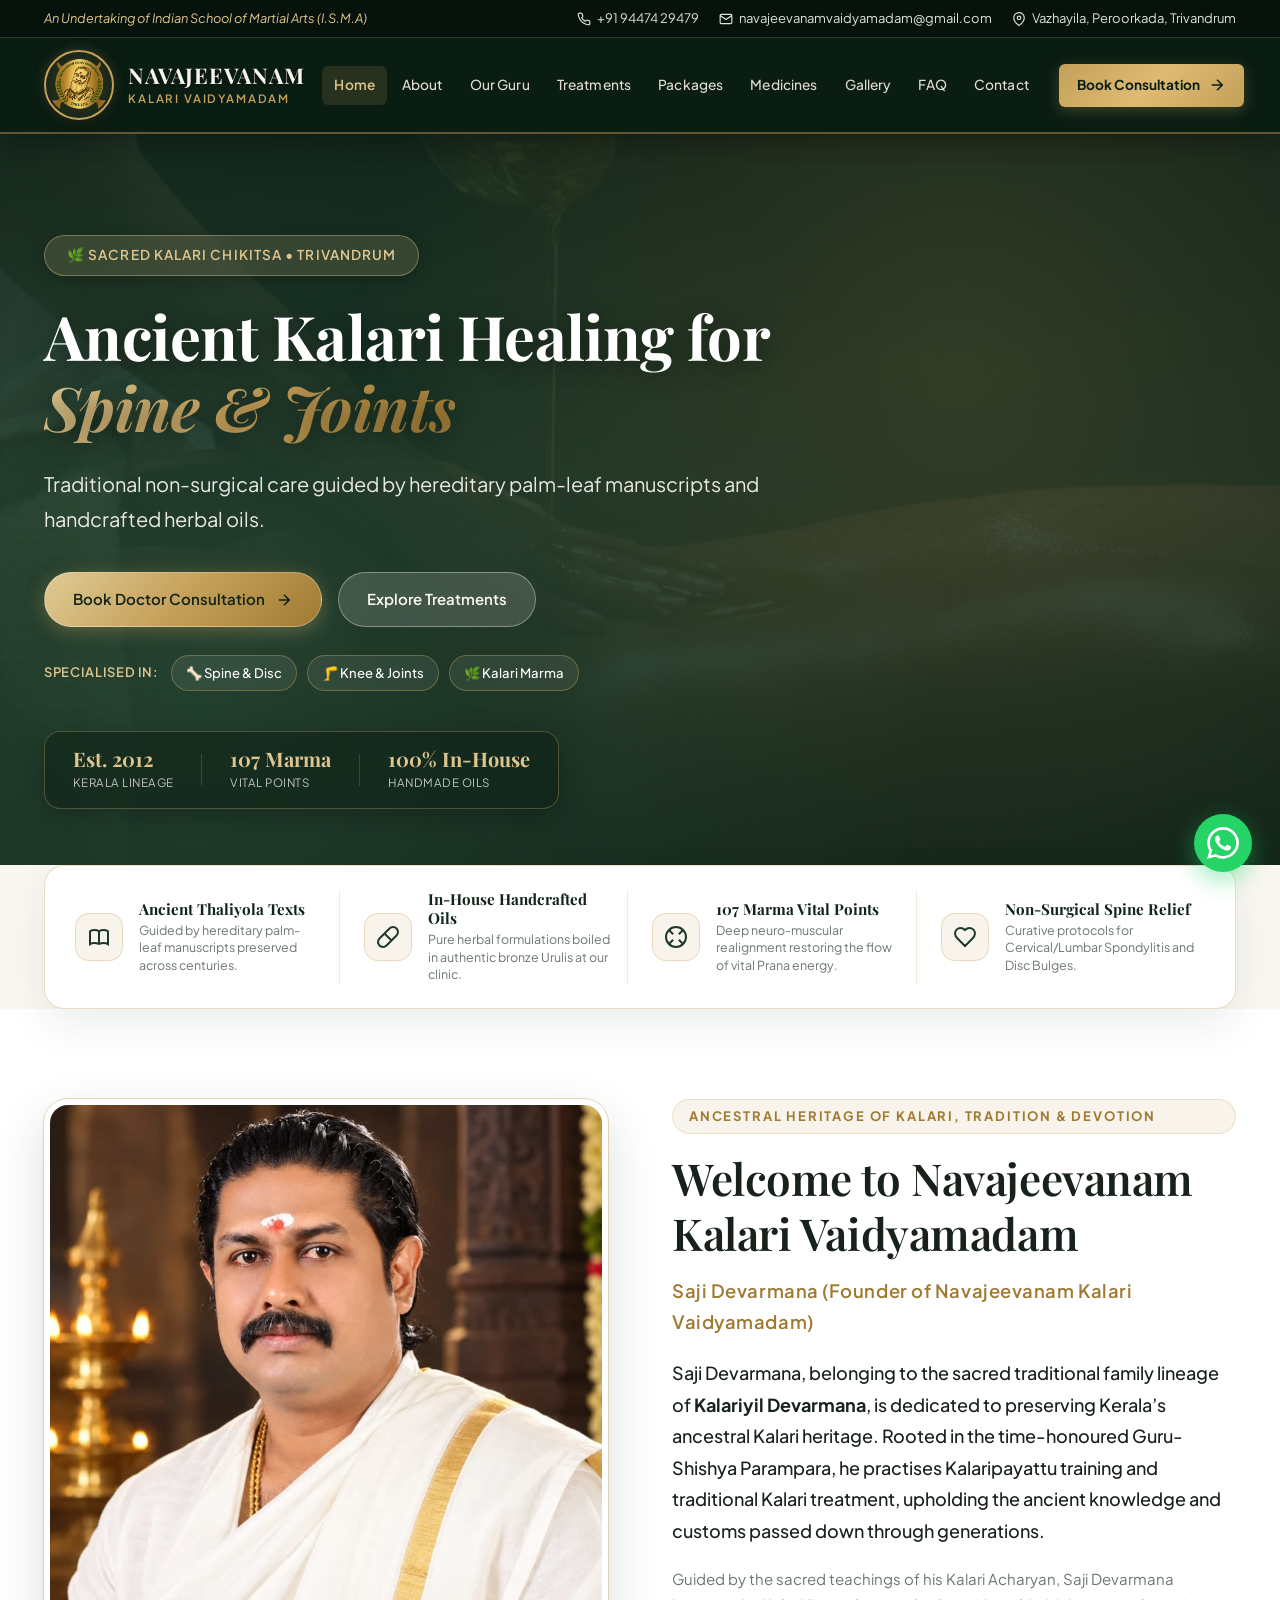
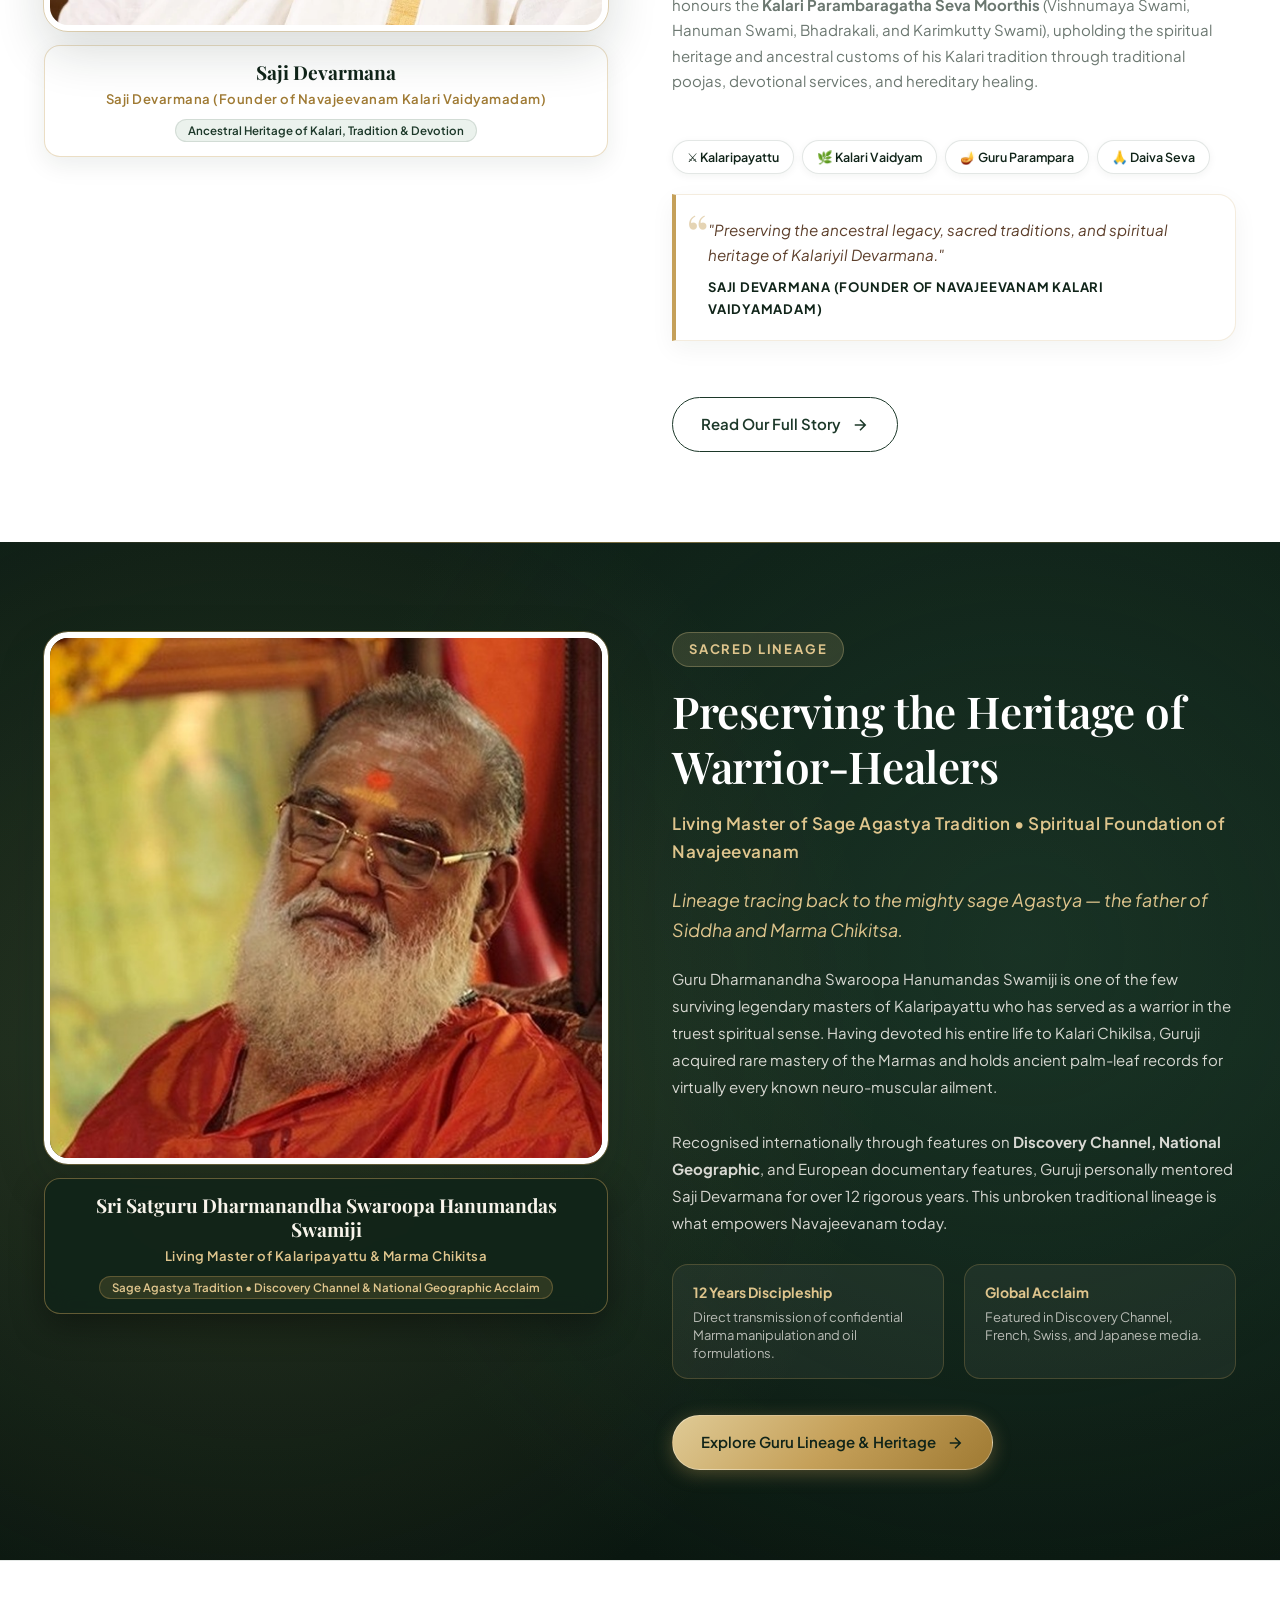
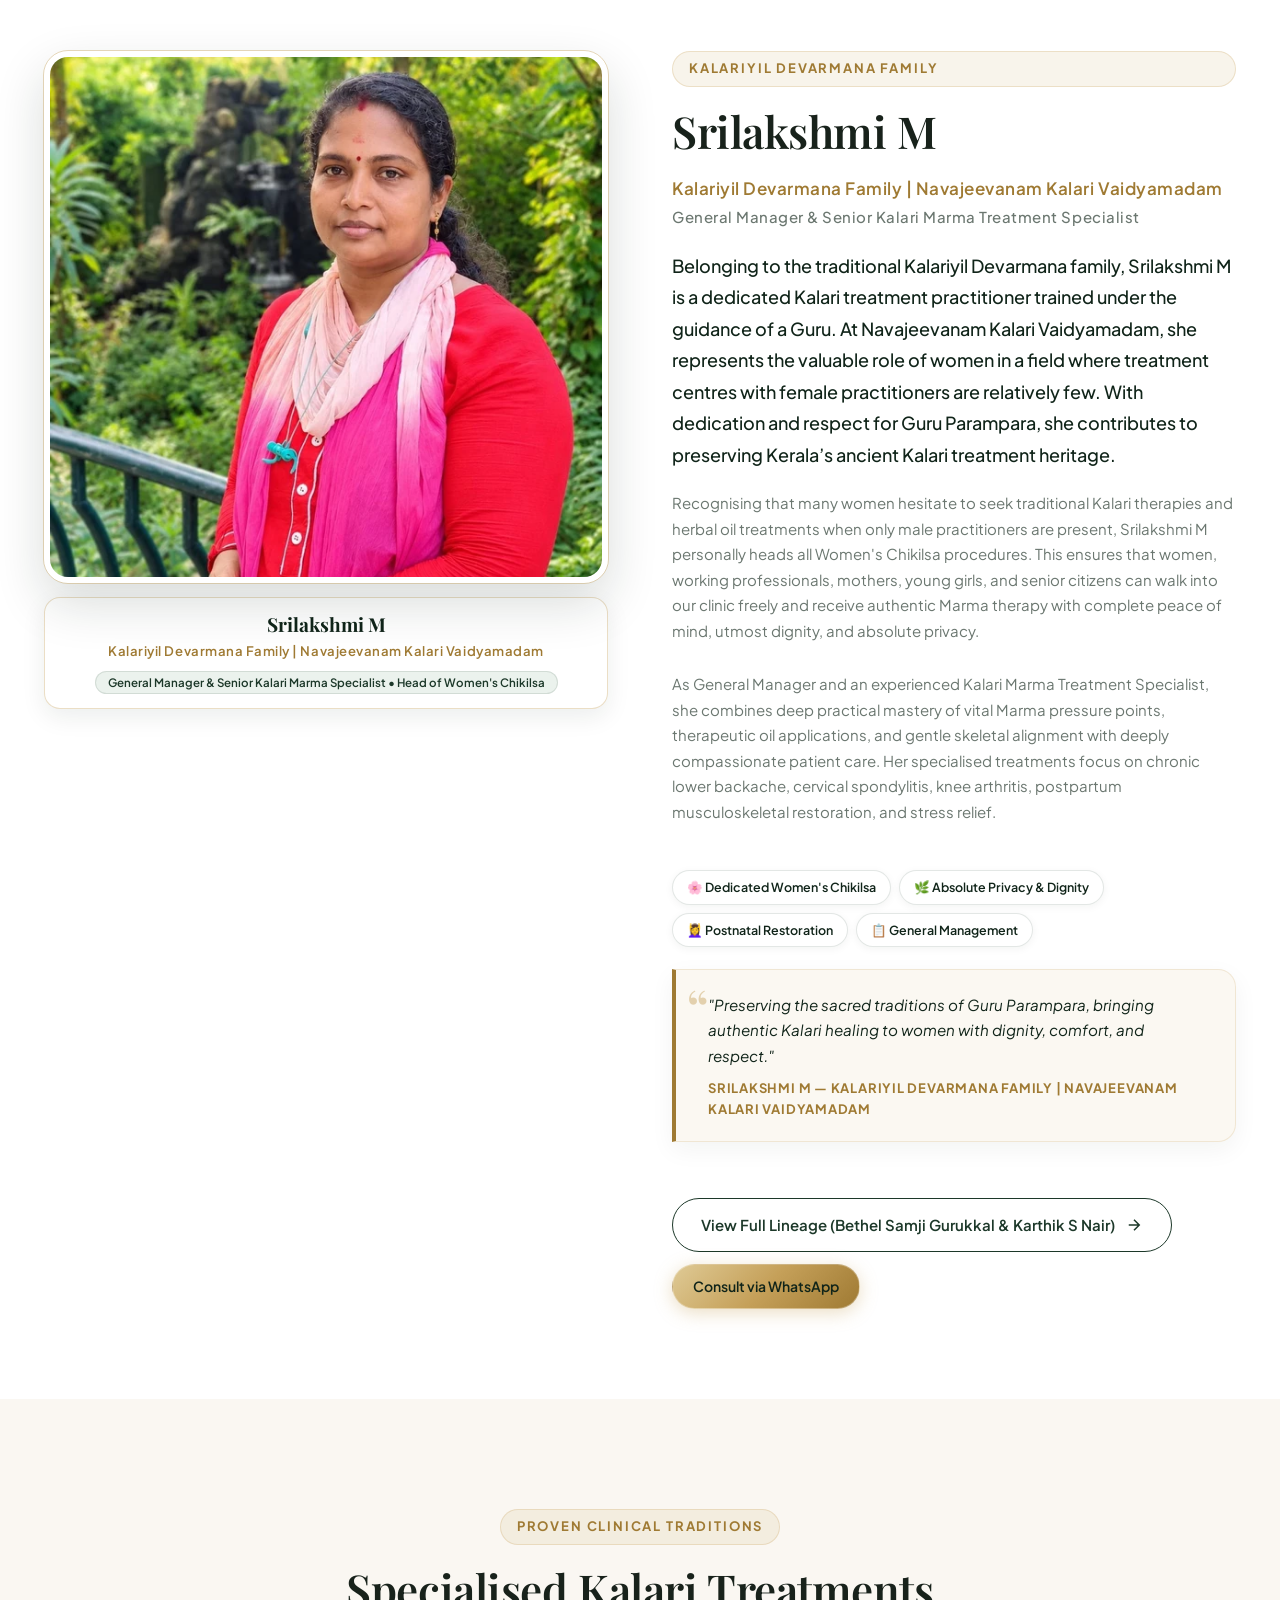
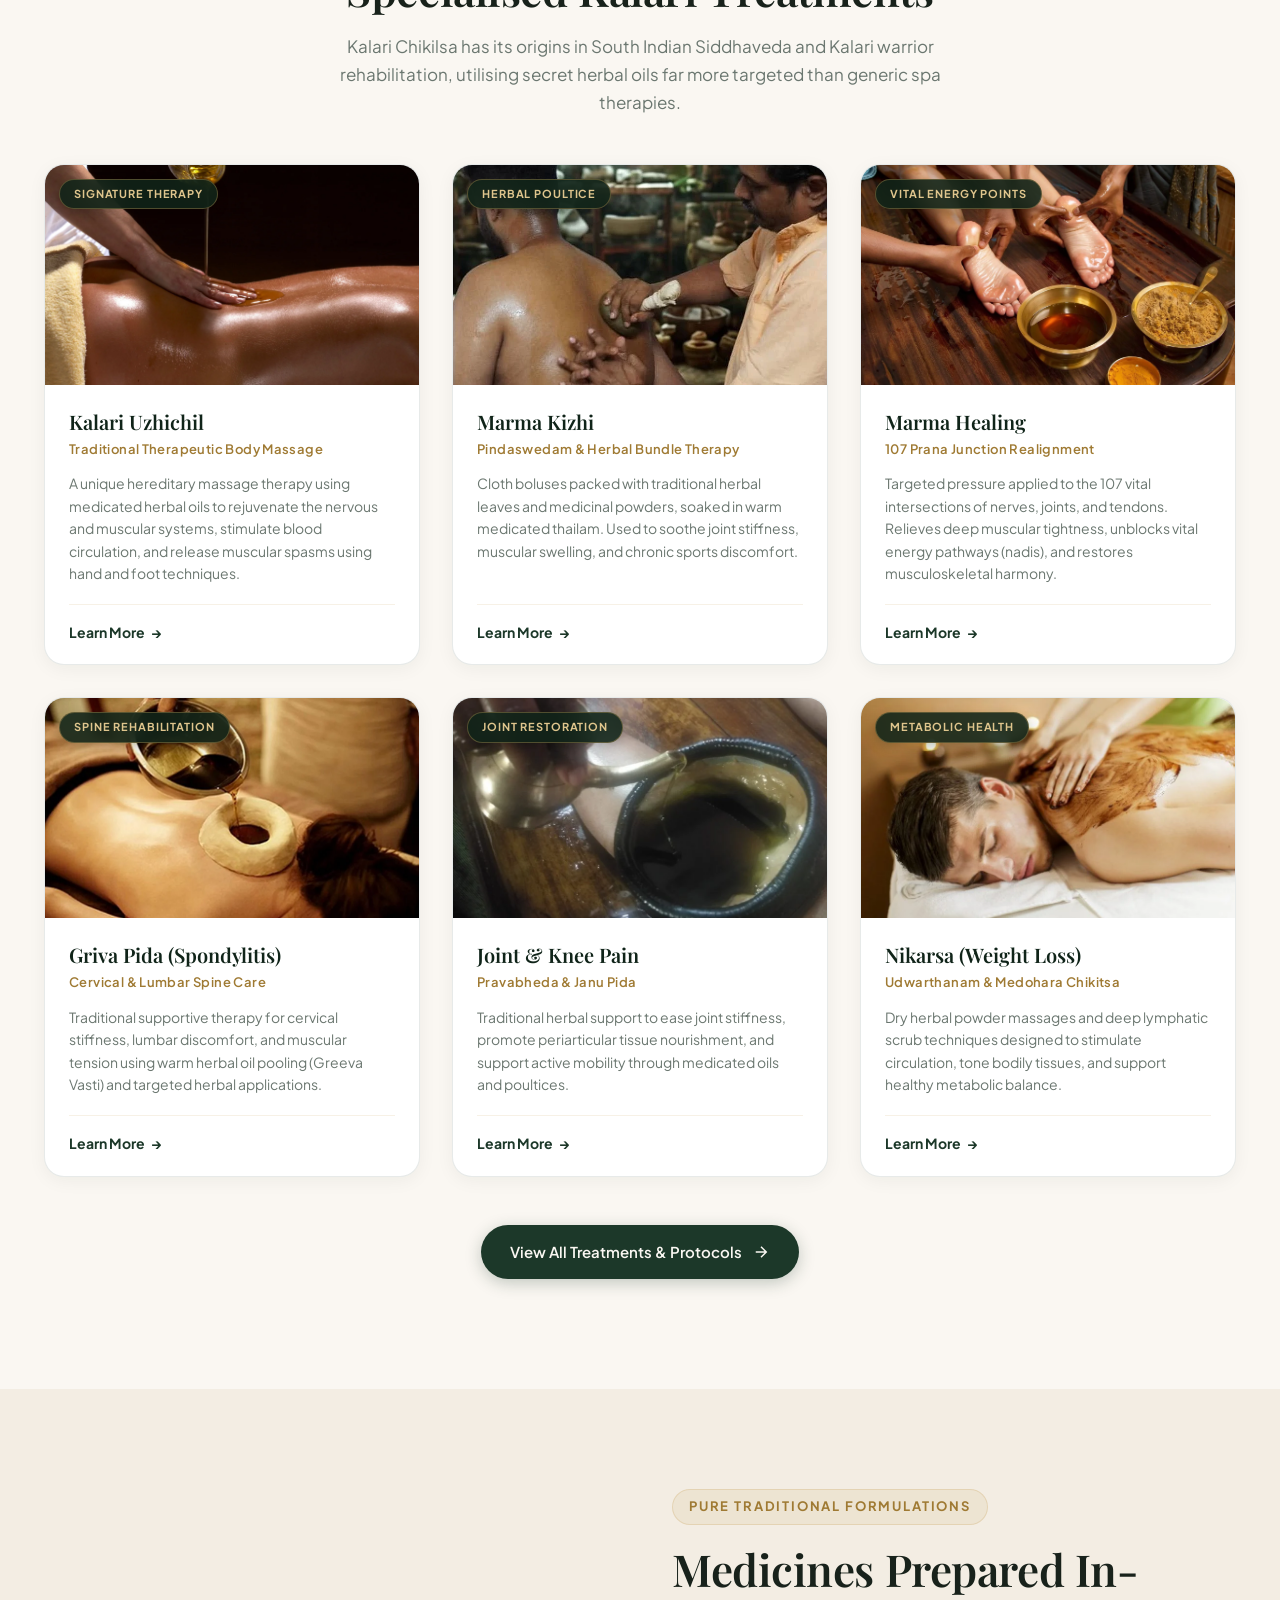
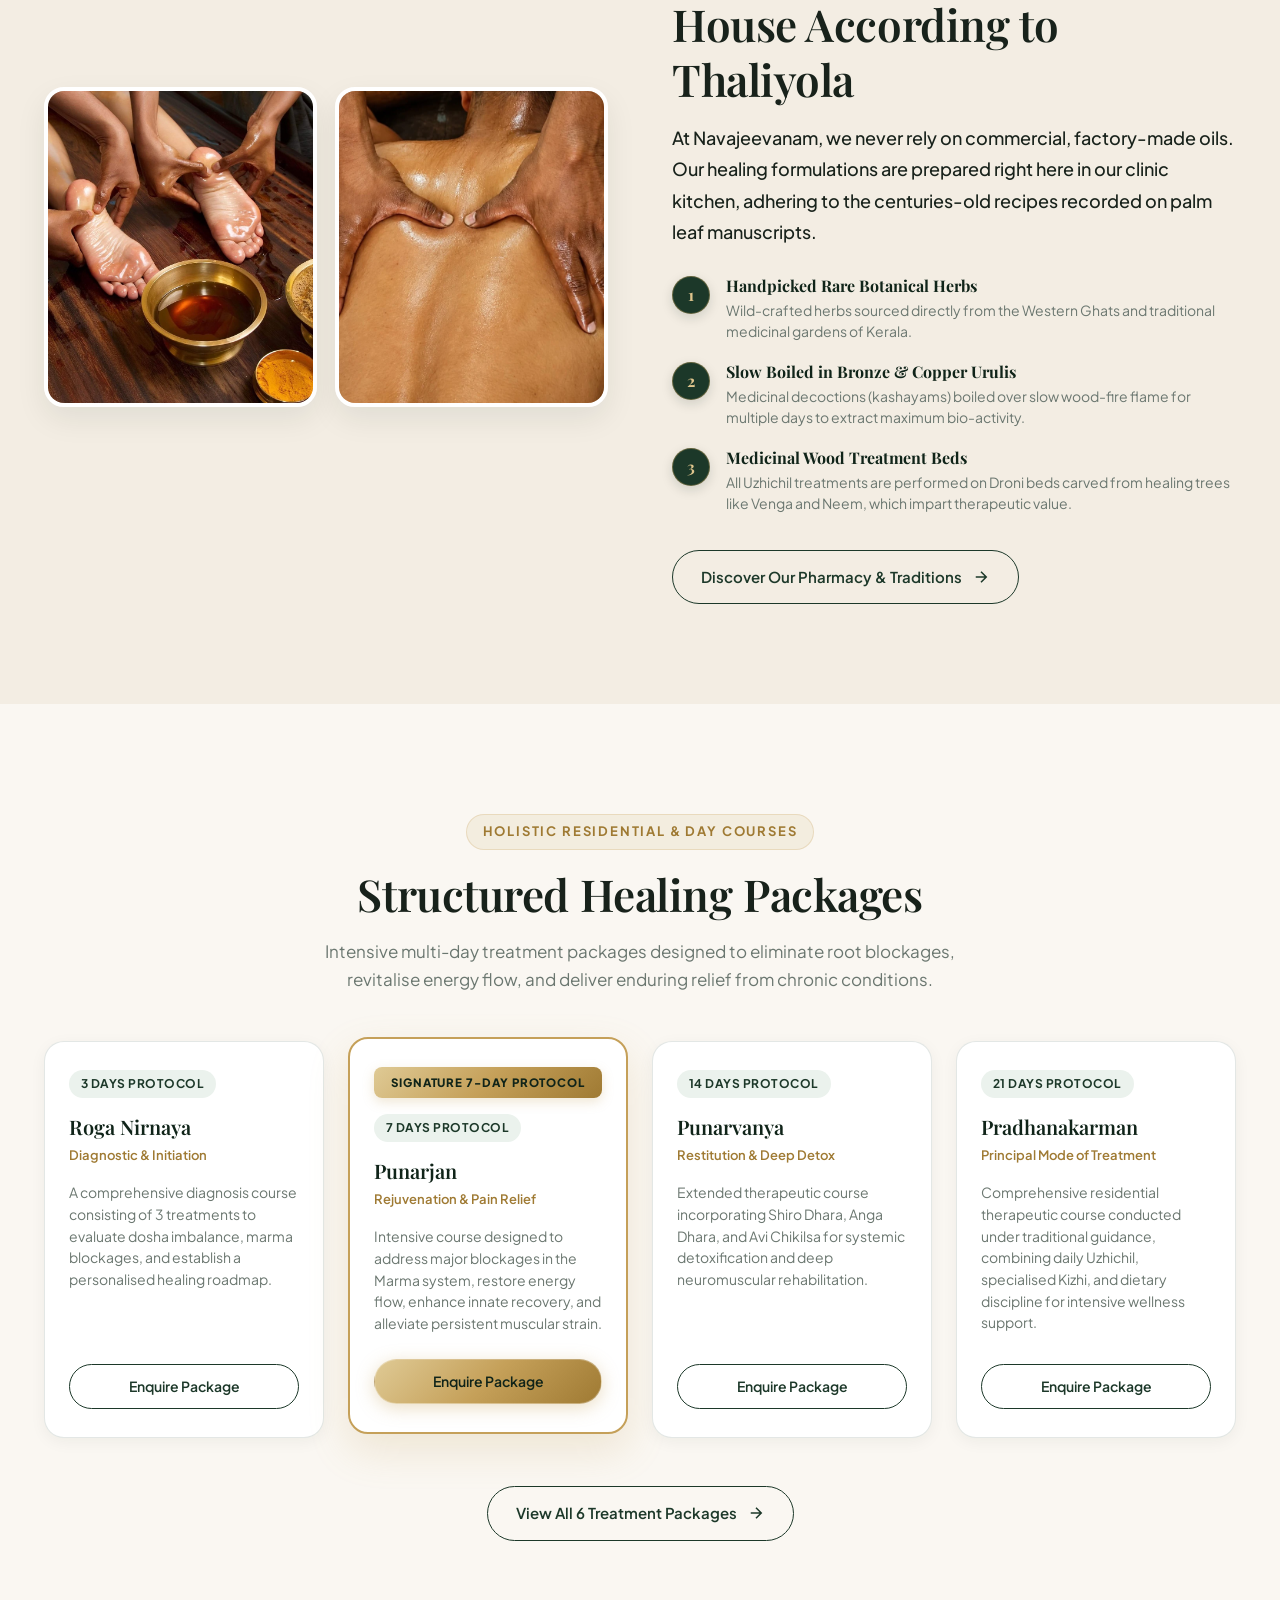
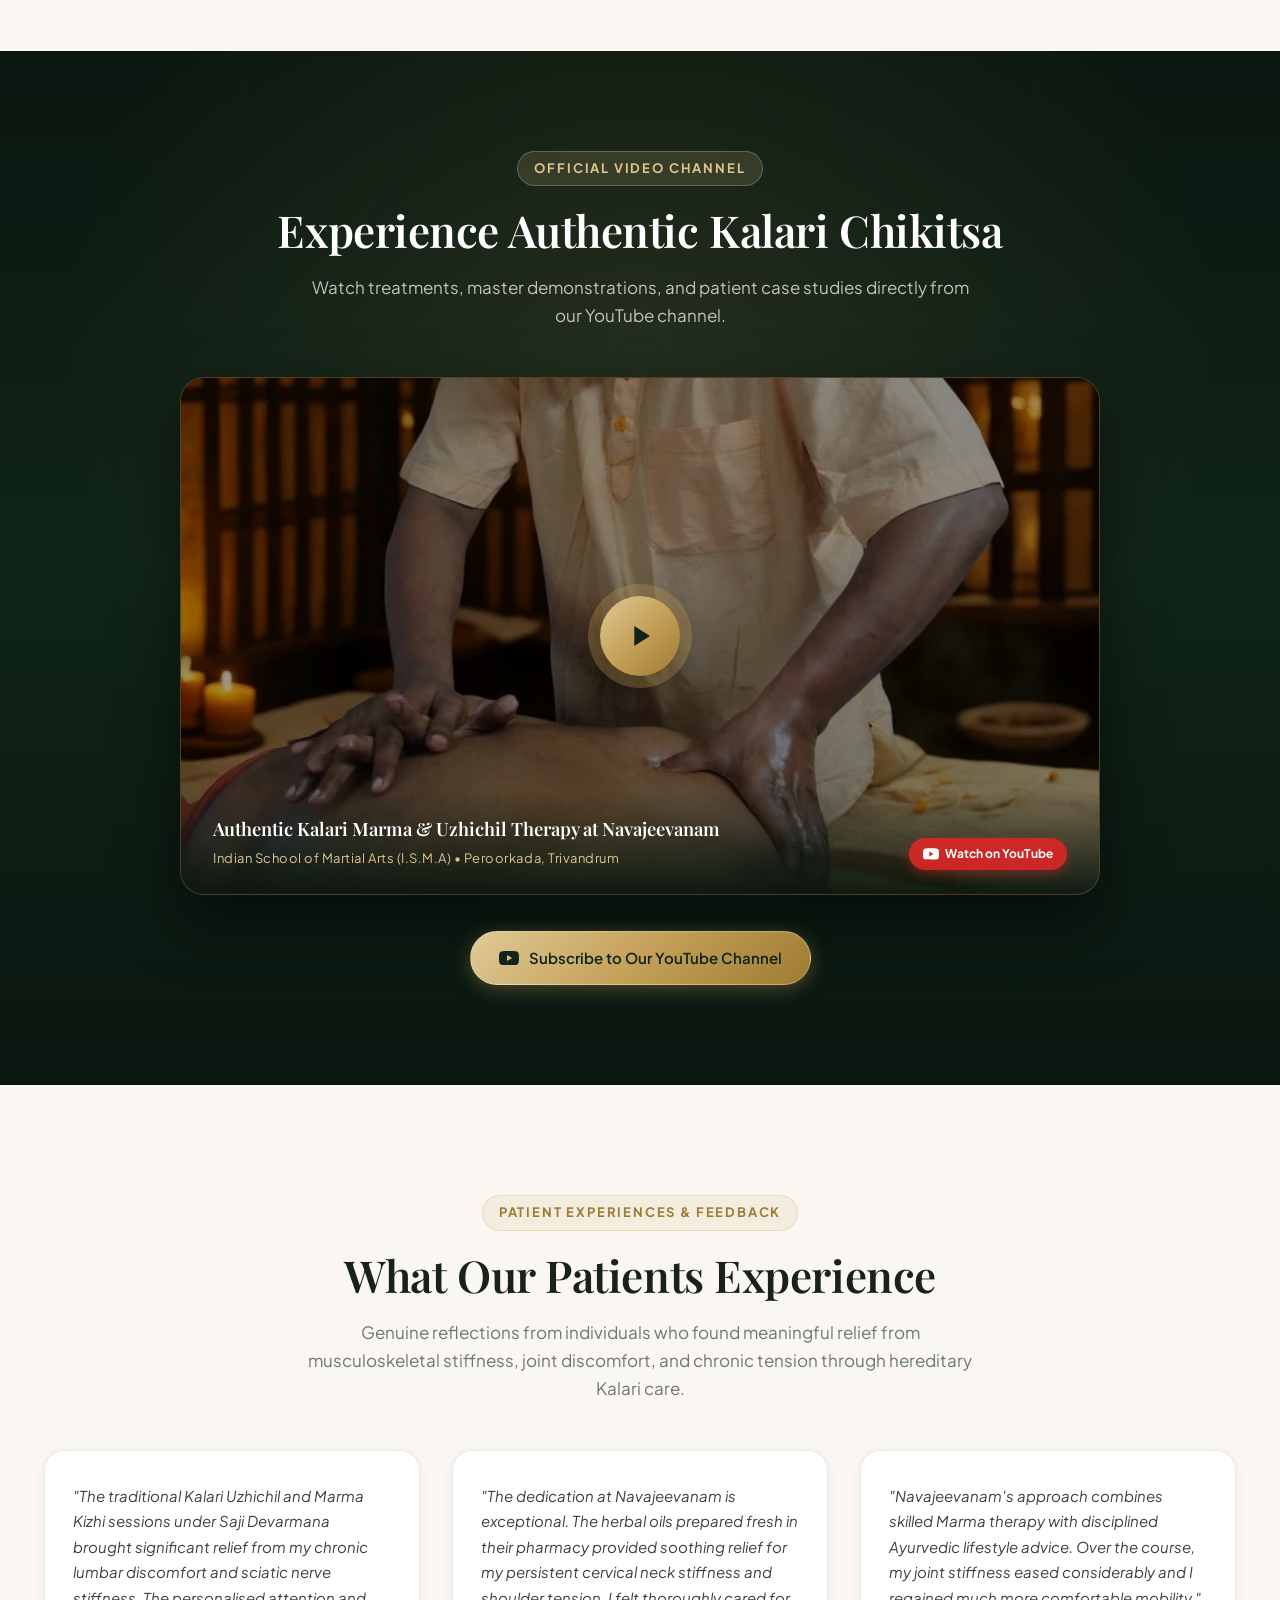
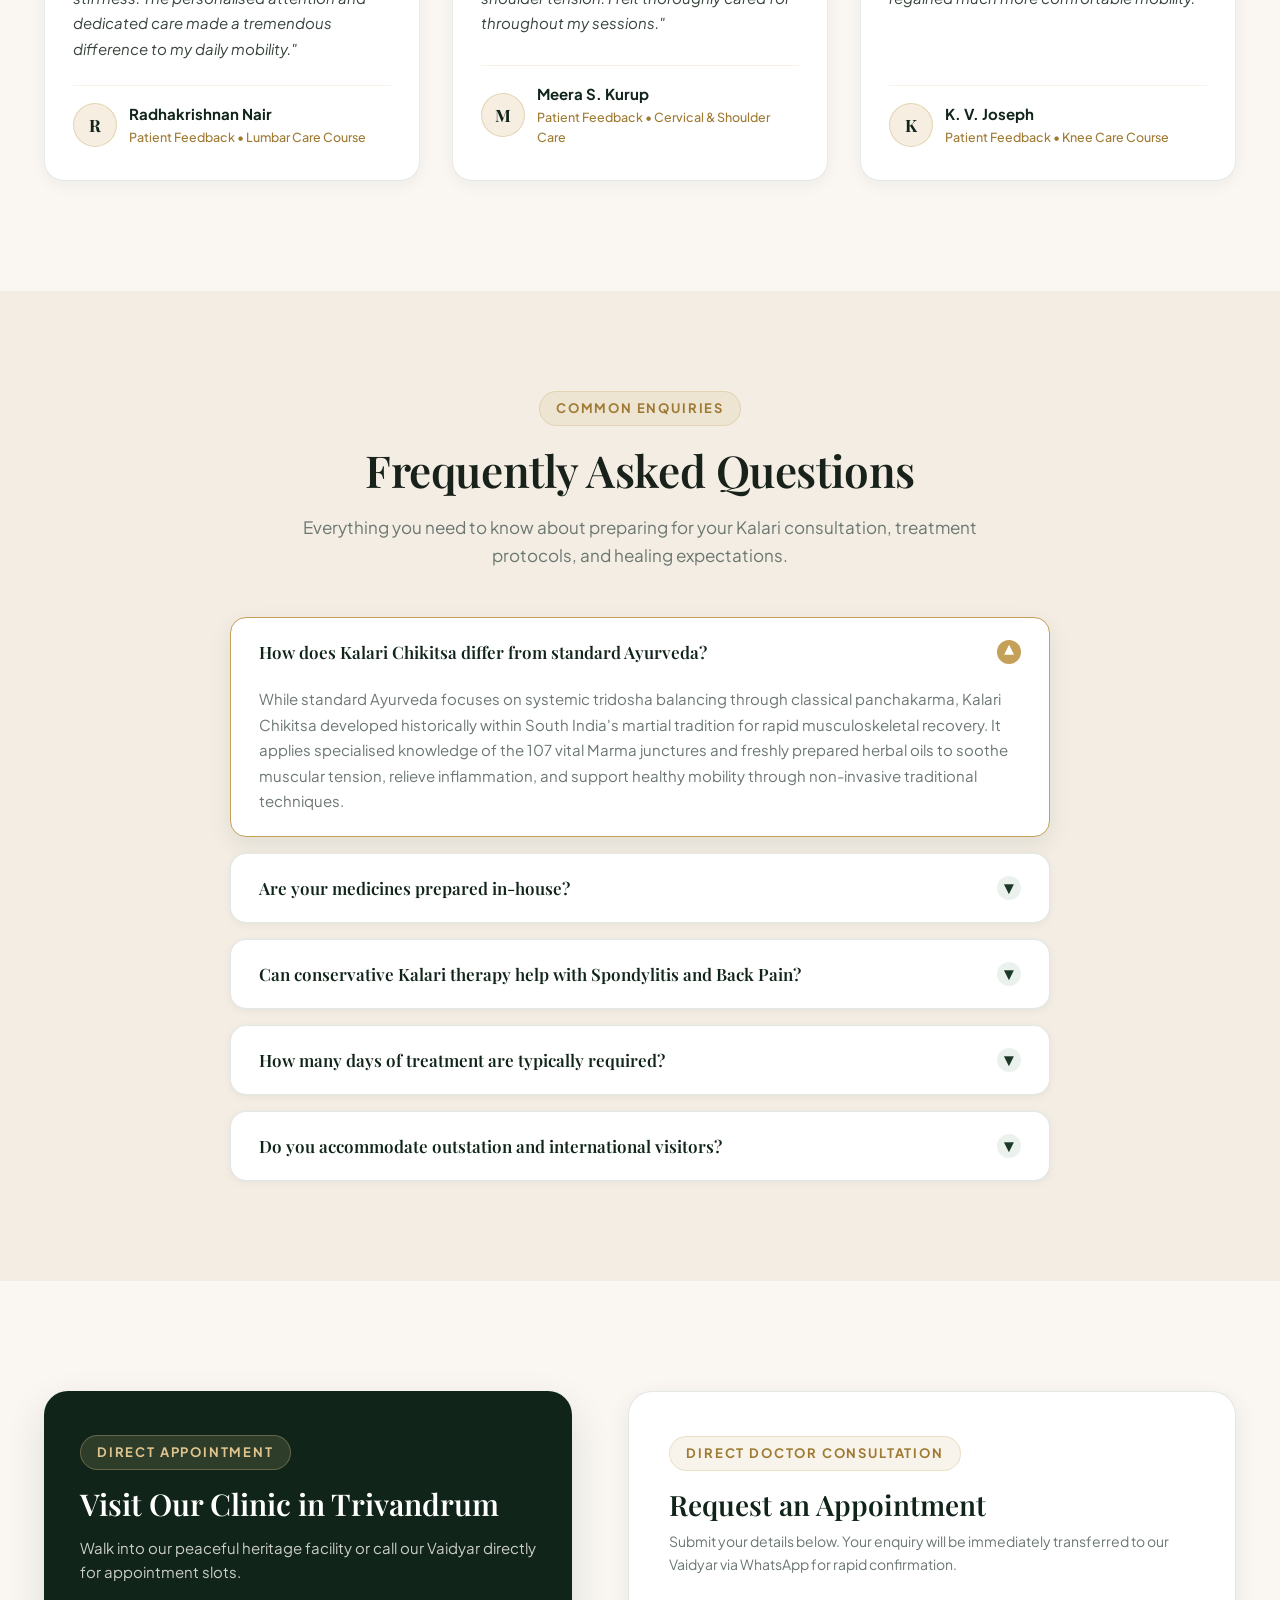
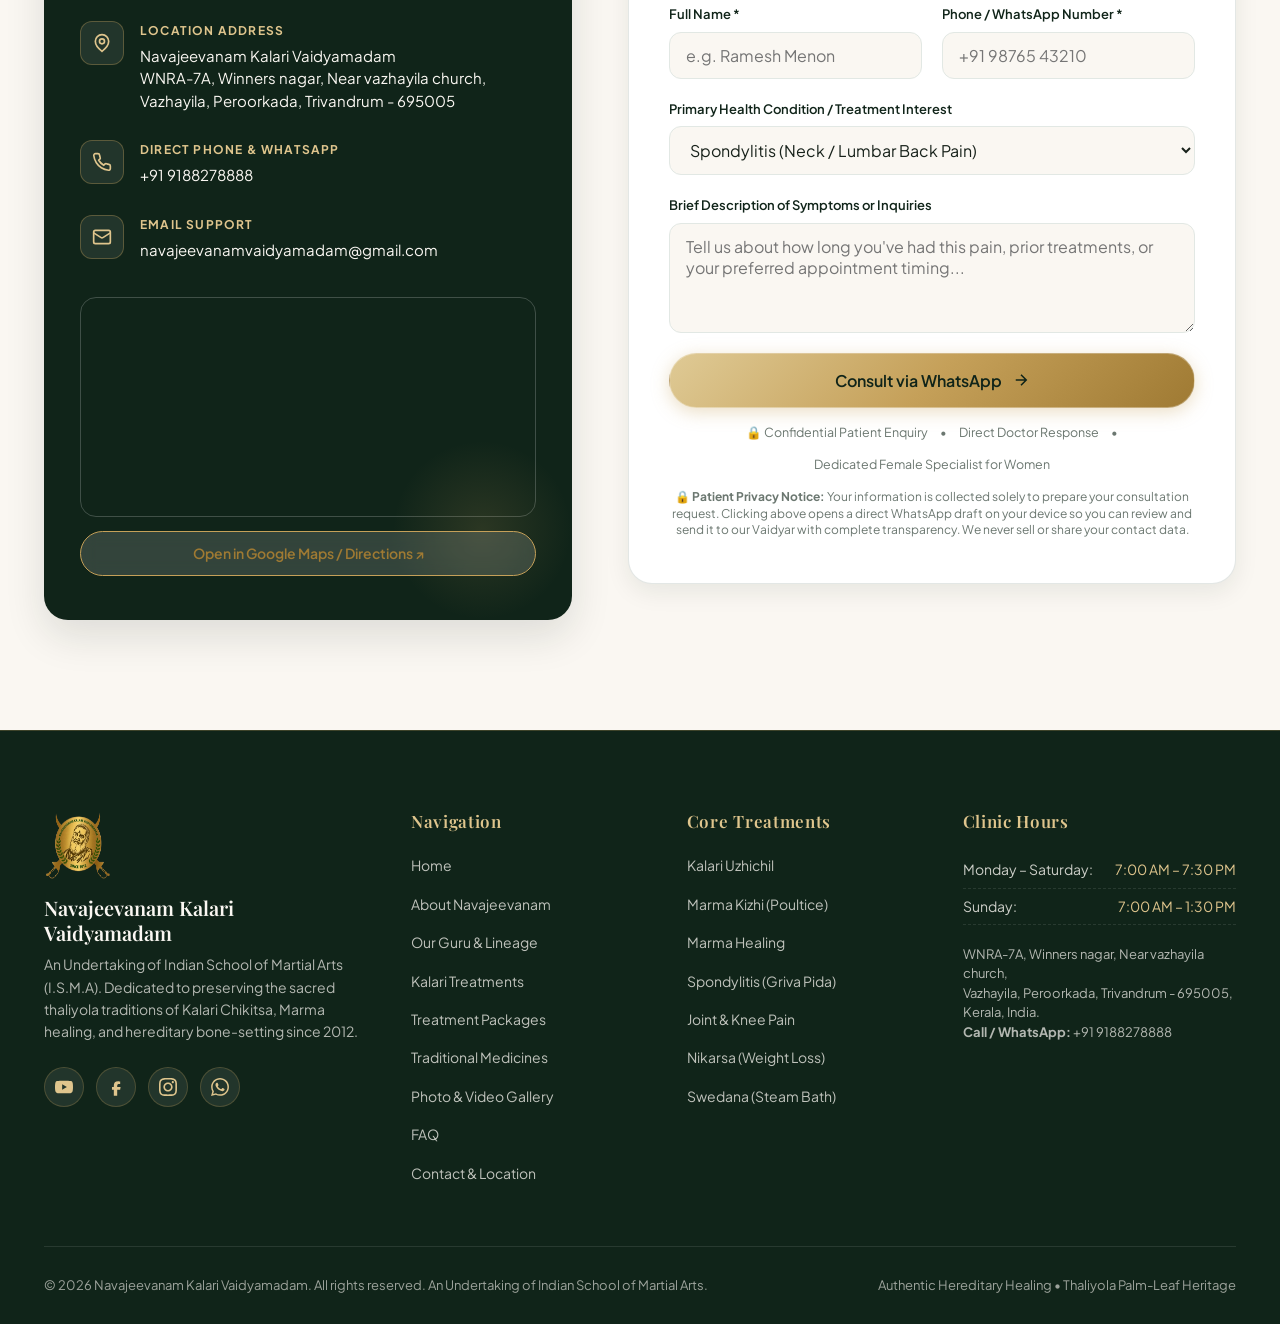
==== index.html @ a43f05fc "fix: align homepage leadership sequence to Founder -> Guru -> GM with identical photo sizing and rem" ====
<!DOCTYPE html>
<html lang="en">
<head>
  <meta charset="UTF-8">
  <meta name="viewport" content="width=device-width, initial-scale=1.0">
  <title>Navajeevanam Kalari Vaidyamadam | Hereditary Kalari & Ayurveda Treatment Trivandrum</title>
  <meta name="description" content="Authentic hereditary Kalari chikitsa, Marma healing, and specialised treatments for Spondylitis, Back Pain, Joint Pain and Spine conditions in Trivandrum, Kerala. Est. 2012.">
  <link rel="canonical" href="https://indianayurvedha.com/">

  <!-- Google Fonts -->
  <link rel="preconnect" href="https://fonts.googleapis.com">
  <link rel="preconnect" href="https://fonts.gstatic.com" crossorigin>
  <link href="https://fonts.googleapis.com/css2?family=Cinzel:wght@500;600;700&family=Playfair+Display:ital,wght@0,500;0,600;0,700;1,400;1,600&family=Plus+Jakarta+Sans:wght@400;500;600;700&display=swap" rel="stylesheet">

  <!-- Core Styles -->
  <link rel="stylesheet" href="css/style.css">
  <link rel="stylesheet" href="css/responsive.css">

  <!-- Favicon -->
  <link rel="icon" type="image/png" href="assets/logo/navajeevanam-logo-nobg.png">

  <!-- Social Media & Open Graph -->
  <meta property="og:type" content="website">
  <meta property="og:title" content="Navajeevanam Kalari Vaidyamadam | Hereditary Kalari & Ayurveda Treatment Trivandrum">
  <meta property="og:description" content="Authentic hereditary Kalari chikitsa, Marma healing, and traditional treatments for Spondylitis, Back Pain, Joint Pain and Spine conditions in Trivandrum, Kerala. Est. 2012.">
  <meta property="og:url" content="https://indianayurvedha.com/">
  <meta property="og:site_name" content="Navajeevanam Kalari Vaidyamadam">
  <meta property="og:image" content="https://indianayurvedha.com/assets/images/hero-uzhichil.webp">
  <meta name="twitter:card" content="summary_large_image">
  <meta name="twitter:title" content="Navajeevanam Kalari Vaidyamadam | Hereditary Kalari & Ayurveda Treatment Trivandrum">
  <meta name="twitter:description" content="Authentic hereditary Kalari chikitsa, Marma healing, and traditional spine and joint care in Trivandrum, Kerala.">
  <meta name="twitter:image" content="https://indianayurvedha.com/assets/images/hero-uzhichil.webp">

  <!-- Schema.org Structured Data -->
  <script type="application/ld+json">
  {
    "@context": "https://schema.org",
    "@type": "MedicalClinic",
    "name": "Navajeevanam Kalari Vaidyamadam",
    "alternateName": "Indian School of Martial Arts (I.S.M.A)",
    "description": "Traditional hereditary Kalari Chikitsa, Marma therapy, and Ayurvedic musculoskeletal wellness center in Trivandrum, Kerala.",
    "url": "https://indianayurvedha.com/",
    "telephone": "+919188278888",
    "email": "navajeevanamvaidyamadam@gmail.com",
    "address": {
      "@type": "PostalAddress",
      "streetAddress": "WNRA-7A, Winners nagar, Near vazhayila church, Vazhayila, Peroorkada",
      "addressLocality": "Thiruvananthapuram",
      "addressRegion": "Kerala",
      "postalCode": "695005",
      "addressCountry": "IN"
    },
    "geo": {
      "@type": "GeoCoordinates",
      "latitude": 8.539155,
      "longitude": 76.966946
    },
    "openingHoursSpecification": [
      {
        "@type": "OpeningHoursSpecification",
        "dayOfWeek": ["Monday", "Tuesday", "Wednesday", "Thursday", "Friday", "Saturday"],
        "opens": "07:00",
        "closes": "19:30"
      },
      {
        "@type": "OpeningHoursSpecification",
        "dayOfWeek": "Sunday",
        "opens": "07:00",
        "closes": "13:30"
      }
    ],
    "medicalSpecialty": "TraditionalMedicine",
    "priceRange": "₹₹"
  }
  </script>
</head>
<body>

  <!-- ==========================================================================
       Top Information Bar
       ========================================================================== -->
  <div class="top-bar">
    <div class="container top-bar-content">
      <div class="top-bar-left">
        <span>An Undertaking of Indian School of Martial Arts (I.S.M.A)</span>
      </div>
      <div class="top-bar-right">
        <a href="tel:+919447429479" class="top-bar-link">
          <svg width="14" height="14" fill="none" stroke="currentColor" stroke-width="2" viewBox="0 0 24 24"><path d="M22 16.92v3a2 2 0 0 1-2.18 2 19.79 19.79 0 0 1-8.63-3.07 19.5 19.5 0 0 1-6-6 19.79 19.79 0 0 1-3.07-8.67A2 2 0 0 1 4.11 2h3a2 2 0 0 1 2 1.72 12.84 12.84 0 0 0 .7 2.81 2 2 0 0 1-.45 2.11L8.09 9.91a16 16 0 0 0 6 6l1.27-1.27a2 2 0 0 1 2.11-.45 12.84 12.84 0 0 0 2.81.7A2 2 0 0 1 22 16.92z"/></svg>
          +91 94474 29479
        </a>
        <a href="mailto:navajeevanamvaidyamadam@gmail.com" class="top-bar-link">
          <svg width="14" height="14" fill="none" stroke="currentColor" stroke-width="2" viewBox="0 0 24 24"><path d="M4 4h16c1.1 0 2 .9 2 2v12c0 1.1-.9 2-2 2H4c-1.1 0-2-.9-2-2V6c0-1.1.9-2 2-2z"/><polyline points="22,6 12,13 2,6"/></svg>
          navajeevanamvaidyamadam@gmail.com
        </a>
        <a href="https://maps.app.goo.gl/wZVVGsXnPYhn1XUr8?g_st=ac" target="_blank" rel="noopener noreferrer" class="top-bar-link">
          <svg width="14" height="14" fill="none" stroke="currentColor" stroke-width="2" viewBox="0 0 24 24"><path d="M21 10c0 7-9 13-9 13s-9-6-9-13a9 9 0 0 1 18 0z"/><circle cx="12" cy="10" r="3"/></svg>
          Vazhayila, Peroorkada, Trivandrum
        </a>
      </div>
    </div>
  </div>

  <!-- ==========================================================================
       Pill Navigation Header
       ========================================================================== -->
  <header class="site-header header-wrapper">
    <nav class="nav-container nav-pill">
      <a href="index.html" class="nav-brand" aria-label="Navajeevanam Home">
        <img src="assets/logo/navajeevanam-logo-nobg.png" alt="Navajeevanam Emblem" class="nav-logo-img">
        <div class="nav-brand-text">
          <span class="nav-brand-name">NAVAJEEVANAM</span>
          <span class="nav-brand-sub">Kalari Vaidyamadam</span>
        </div>
      </a>

      <ul class="nav-menu">
        <li><a href="index.html" class="nav-link active">Home</a></li>
        <li><a href="about.html" class="nav-link">About</a></li>
        <li><a href="guru.html" class="nav-link">Our Guru</a></li>
        <li><a href="treatments.html" class="nav-link">Treatments</a></li>
        <li><a href="packages.html" class="nav-link">Packages</a></li>
        <li><a href="medicines.html" class="nav-link">Medicines</a></li>
        <li><a href="gallery.html" class="nav-link">Gallery</a></li>
        <li><a href="faq.html" class="nav-link">FAQ</a></li>
        <li><a href="contact.html" class="nav-link">Contact</a></li>
      </ul>

      <div class="nav-actions">
        <a href="#consultation-booking" class="btn btn-primary btn-sm trigger-consult-modal">
          <span>Book Consultation</span>
          <svg class="btn-icon" fill="none" stroke="currentColor" stroke-width="2" viewBox="0 0 24 24"><path d="M5 12h14M12 5l7 7-7 7"/></svg>
        </a>
        <button class="mobile-menu-btn" aria-label="Open Mobile Menu">
          <svg width="24" height="24" fill="none" stroke="currentColor" stroke-width="2" viewBox="0 0 24 24"><line x1="4" x2="20" y1="12" y2="12"/><line x1="4" x2="20" y1="6" y2="6"/><line x1="4" x2="20" y1="18" y2="18"/></svg>
        </button>
      </div>
    </nav>
  </header>

  <!-- Mobile Drawer -->
  <div class="mobile-drawer" id="mobileDrawer">
    <div class="mobile-drawer-header">
      <div class="nav-brand">
        <img src="assets/logo/navajeevanam-logo-nobg.png" alt="Navajeevanam Logo" style="width: 44px; height: 44px;">
        <span style="font-family: var(--font-serif); color: #fff; font-size: 1.1rem; font-weight: 700;">Navajeevanam</span>
      </div>
      <button class="mobile-drawer-close" id="mobileDrawerClose" aria-label="Close Menu">✕</button>
    </div>
    <ul class="mobile-nav-links">
      <li><a href="index.html" class="mobile-nav-link">Home <span>→</span></a></li>
      <li><a href="about.html" class="mobile-nav-link">About Navajeevanam <span>→</span></a></li>
      <li><a href="guru.html" class="mobile-nav-link">Our Guru & Lineage <span>→</span></a></li>
      <li><a href="treatments.html" class="mobile-nav-link">Kalari Treatments <span>→</span></a></li>
      <li><a href="packages.html" class="mobile-nav-link">Treatment Packages <span>→</span></a></li>
      <li><a href="medicines.html" class="mobile-nav-link">Traditional Medicines <span>→</span></a></li>
      <li><a href="gallery.html" class="mobile-nav-link">Gallery <span>→</span></a></li>
      <li><a href="faq.html" class="mobile-nav-link">FAQ <span>→</span></a></li>
      <li><a href="contact.html" class="mobile-nav-link">Contact & Location <span>→</span></a></li>
    </ul>
    <div class="mobile-drawer-footer">
      <a href="tel:+919188278888" class="btn btn-secondary" style="width: 100%;">Call: +91 9188278888</a>
      <a href="#consultation-booking" class="btn btn-primary trigger-consult-modal" style="width: 100%;">Book Doctor Consultation</a>
    </div>
  </div>

  <!-- ==========================================================================
       Hero Section
       ========================================================================== -->
  <section class="hero-section">
    <div class="hero-bg-container">
      <img src="assets/images/hero-uzhichil.webp" alt="Authentic Kalari Uzhichil Treatment" class="hero-bg-img">
    </div>
    <div class="hero-overlay"></div>

    <div class="container">
      <div class="hero-content">
        <div class="hero-badge">
          <span>🌿 Sacred Kalari Chikitsa • Trivandrum</span>
        </div>
        <h1 class="hero-title">
          Ancient Kalari Healing for <span>Spine & Joints</span>
        </h1>
        <p class="hero-desc">
          Traditional non-surgical care guided by hereditary palm-leaf manuscripts and handcrafted herbal oils.
        </p>

        <div class="hero-ctas">
          <a href="#consultation-booking" class="btn btn-primary trigger-consult-modal">
            <span>Book Doctor Consultation</span>
            <svg class="btn-icon" fill="none" stroke="currentColor" stroke-width="2" viewBox="0 0 24 24"><path d="M5 12h14M12 5l7 7-7 7"/></svg>
          </a>
          <a href="treatments.html" class="btn btn-secondary">
            <span>Explore Treatments</span>
          </a>
        </div>

        <div class="hero-condition-chips">
          <span class="condition-chip-label">Specialised in:</span>
          <div class="condition-chips-list">
            <a href="#consultation-booking" class="condition-chip" data-condition="Spondylitis (Neck / Back Pain)">
              <span>🦴 Spine & Disc</span>
            </a>
            <a href="#consultation-booking" class="condition-chip" data-condition="Joint & Knee Pain (Arthritis)">
              <span>🦵 Knee & Joints</span>
            </a>
            <a href="#consultation-booking" class="condition-chip" data-condition="Kalari Uzhichil & Marma Healing">
              <span>🌿 Kalari Marma</span>
            </a>
          </div>
        </div>

        <div class="hero-stat-strip">
          <div class="hero-stat-item">
            <span class="hero-stat-num">Est. 2012</span>
            <span class="hero-stat-sub">Kerala Lineage</span>
          </div>
          <div class="hero-stat-divider"></div>
          <div class="hero-stat-item">
            <span class="hero-stat-num">107 Marma</span>
            <span class="hero-stat-sub">Vital Points</span>
          </div>
          <div class="hero-stat-divider"></div>
          <div class="hero-stat-item">
            <span class="hero-stat-num">100% In-House</span>
            <span class="hero-stat-sub">Handmade Oils</span>
          </div>
        </div>
      </div>
    </div>
  </section>

  <!-- ==========================================================================
       Trust Strip / Credibility Bar
       ========================================================================== -->
  <section class="trust-strip">
    <div class="container">
      <div class="trust-bar-container">
        <div class="trust-item-box">
          <div class="trust-item-icon">
            <svg width="24" height="24" fill="none" stroke="currentColor" stroke-width="2" viewBox="0 0 24 24"><path d="M12 6.253v13m0-13C10.832 5.477 9.246 5 7.5 5S4.168 5.477 3 6.253v13C4.168 18.477 5.754 18 7.5 18s3.332.477 4.5 1.253m0-13C13.168 5.477 14.754 5 16.5 5c1.747 0 3.332.477 4.5 1.253v13C19.832 18.477 18.247 18 16.5 18c-1.746 0-3.332.477-4.5 1.253"/></svg>
          </div>
          <div>
            <h3 class="trust-item-title">Ancient Thaliyola Texts</h3>
            <p class="trust-item-desc">Guided by hereditary palm-leaf manuscripts preserved across centuries.</p>
          </div>
        </div>

        <div class="trust-item-box">
          <div class="trust-item-icon">
            <svg width="24" height="24" fill="none" stroke="currentColor" stroke-width="2" viewBox="0 0 24 24"><path d="m10.5 20.5 10-10a4.95 4.95 0 1 0-7-7l-10 10a4.95 4.95 0 1 0 7 7Z"/><path d="m8.5 8.5 7 7"/></svg>
          </div>
          <div>
            <h3 class="trust-item-title">In-House Handcrafted Oils</h3>
            <p class="trust-item-desc">Pure herbal formulations boiled in authentic bronze Urulis at our clinic.</p>
          </div>
        </div>

        <div class="trust-item-box">
          <div class="trust-item-icon">
            <svg width="24" height="24" fill="none" stroke="currentColor" stroke-width="2" viewBox="0 0 24 24"><circle cx="12" cy="12" r="10"/><path d="m4.93 4.93 4.24 4.24"/><path d="m14.83 9.17 4.24-4.24"/><path d="m14.83 14.83 4.24 4.24"/><path d="m9.17 14.83-4.24 4.24"/></svg>
          </div>
          <div>
            <h3 class="trust-item-title">107 Marma Vital Points</h3>
            <p class="trust-item-desc">Deep neuro-muscular realignment restoring the flow of vital Prana energy.</p>
          </div>
        </div>

        <div class="trust-item-box">
          <div class="trust-item-icon">
            <svg width="24" height="24" fill="none" stroke="currentColor" stroke-width="2" viewBox="0 0 24 24"><path d="M19 14c1.49-1.46 3-3.21 3-5.5A5.5 5.5 0 0 0 16.5 3c-1.76 0-3 .5-4.5 2-1.5-1.5-2.74-2-4.5-2A5.5 5.5 0 0 0 2 8.5c0 2.3 1.5 4.05 3 5.5l7 7Z"/></svg>
          </div>
          <div>
            <h3 class="trust-item-title">Non-Surgical Spine Relief</h3>
            <p class="trust-item-desc">Curative protocols for Cervical/Lumbar Spondylitis and Disc Bulges.</p>
          </div>
        </div>
      </div>
    </div>
  </section>

  <!-- ==========================================================================
       Leadership Lineage: Founder, Guru, then General Manager
       Pictures are of identical equal size (500x500 square frame)
       ========================================================================== -->

  <!-- 1. Founder: Saji Devarmana -->
  <section class="about-section" style="background: #FFFFFF; padding: 90px 0;">
    <div class="container">
      <div class="about-grid" style="align-items: start;">
        <div class="about-visual">
          <div class="about-visual-main">
            <img src="assets/images/founder-sajith.webp" alt="Saji Devarmana - Founder of Navajeevanam Kalari Vaidyamadam" width="500" height="500" style="aspect-ratio: 1 / 1; object-fit: cover;" loading="lazy">
          </div>
          <div class="photo-identity-bar">
            <h3 class="photo-person-name">Saji Devarmana</h3>
            <p class="photo-person-role">Saji Devarmana (Founder of Navajeevanam Kalari Vaidyamadam)</p>
            <span class="photo-person-badge">Ancestral Heritage of Kalari, Tradition & Devotion</span>
          </div>
        </div>

        <div class="about-text-content">
          <span class="section-tag">Ancestral Heritage of Kalari, Tradition & Devotion</span>
          <h2 class="section-title">Welcome to Navajeevanam Kalari Vaidyamadam</h2>
          <p class="treatment-sanskrit" style="font-size: 1.15rem; margin-bottom: 20px; color: var(--gold-dark); font-weight: 600;">
            Saji Devarmana (Founder of Navajeevanam Kalari Vaidyamadam)
          </p>

          <p class="lead-text">
            Saji Devarmana, belonging to the sacred traditional family lineage of <strong>Kalariyil Devarmana</strong>, is dedicated to preserving Kerala’s ancestral Kalari heritage. Rooted in the time-honoured Guru-Shishya Parampara, he practises Kalaripayattu training and traditional Kalari treatment, upholding the ancient knowledge and customs passed down through generations.
          </p>
          <p class="body-text">
            Guided by the sacred teachings of his Kalari Acharyan, Saji Devarmana honours the <strong>Kalari Parambaragatha Seva Moorthis</strong> (Vishnumaya Swami, Hanuman Swami, Bhadrakali, and Karimkutty Swami), upholding the spiritual heritage and ancestral customs of his Kalari tradition through traditional poojas, devotional services, and hereditary healing.
          </p>

          <!-- Lineage Pillars Strip -->
          <div style="display: flex; flex-wrap: wrap; gap: 8px; margin: 18px 0 20px;">
            <span style="display: inline-flex; align-items: center; padding: 6px 14px; background: #fff; border: 1px solid var(--forest-border); border-radius: 9999px; font-size: 0.78rem; font-weight: 600; color: var(--forest-dark); box-shadow: var(--shadow-sm);">⚔️ Kalaripayattu</span>
            <span style="display: inline-flex; align-items: center; padding: 6px 14px; background: #fff; border: 1px solid var(--forest-border); border-radius: 9999px; font-size: 0.78rem; font-weight: 600; color: var(--forest-dark); box-shadow: var(--shadow-sm);">🌿 Kalari Vaidyam</span>
            <span style="display: inline-flex; align-items: center; padding: 6px 14px; background: #fff; border: 1px solid var(--forest-border); border-radius: 9999px; font-size: 0.78rem; font-weight: 600; color: var(--forest-dark); box-shadow: var(--shadow-sm);">🪔 Guru Parampara</span>
            <span style="display: inline-flex; align-items: center; padding: 6px 14px; background: #fff; border: 1px solid var(--forest-border); border-radius: 9999px; font-size: 0.78rem; font-weight: 600; color: var(--forest-dark); box-shadow: var(--shadow-sm);">🙏 Daiva Seva</span>
          </div>

          <div class="founder-quote-box">
            <p class="founder-quote-text">
              "Preserving the ancestral legacy, sacred traditions, and spiritual heritage of Kalariyil Devarmana."
            </p>
            <div class="founder-name">Saji Devarmana (Founder of Navajeevanam Kalari Vaidyamadam)</div>
          </div>

          <div style="margin-top: 24px;">
            <a href="about.html" class="btn btn-outline-forest">
              <span>Read Our Full Story</span>
              <svg class="btn-icon" fill="none" stroke="currentColor" stroke-width="2" viewBox="0 0 24 24"><path d="M5 12h14M12 5l7 7-7 7"/></svg>
            </a>
          </div>
        </div>
      </div>
    </div>
  </section>

  <!-- 2. Revered Guru: Sri Satguru Dharmanandha Swaroopa Hanumandas Swamiji -->
  <section class="guru-spotlight" style="padding: 90px 0;">
    <div class="container">
      <div class="about-grid" style="align-items: start;">
        <div class="about-visual">
          <div class="about-visual-main">
            <img src="assets/images/guru-swamiji.jpeg" alt="Sri Satguru Dharmanandha Swaroopa Hanumandas Swamiji - Living Master" width="500" height="500" style="aspect-ratio: 1 / 1; object-fit: cover;" loading="lazy">
          </div>
          <div class="photo-identity-bar light">
            <h3 class="photo-person-name" style="color: #F8F4EB;">Sri Satguru Dharmanandha Swaroopa Hanumandas Swamiji</h3>
            <p class="photo-person-role" style="color: var(--gold-light);">Living Master of Kalaripayattu & Marma Chikitsa</p>
            <span class="photo-person-badge">Sage Agastya Tradition • Discovery Channel & National Geographic Acclaim</span>
          </div>
        </div>

        <div class="guru-content">
          <span class="section-tag light">Sacred Lineage</span>
          <h2 class="section-title" style="color: #fff;">Preserving the Heritage of Warrior-Healers</h2>
          <p class="treatment-sanskrit" style="font-size: 1.0625rem; font-weight: 600; color: var(--gold-light); margin-bottom: 20px;">
            Living Master of Sage Agastya Tradition • Spiritual Foundation of Navajeevanam
          </p>
          <p class="guru-lead">
            Lineage tracing back to the mighty sage Agastya — the father of Siddha and Marma Chikitsa.
          </p>
          <p class="guru-desc">
            Guru Dharmanandha Swaroopa Hanumandas Swamiji is one of the few surviving legendary masters of Kalaripayattu who has served as a warrior in the truest spiritual sense. Having devoted his entire life to Kalari Chikilsa, Guruji acquired rare mastery of the Marmas and holds ancient palm-leaf records for virtually every known neuro-muscular ailment.
          </p>
          <p class="guru-desc">
            Recognised internationally through features on <strong>Discovery Channel, National Geographic</strong>, and European documentary features, Guruji personally mentored Saji Devarmana for over 12 rigorous years. This unbroken traditional lineage is what empowers Navajeevanam today.
          </p>

          <div class="lineage-highlights">
            <div class="lineage-item">
              <div class="lineage-title">12 Years Discipleship</div>
              <div class="lineage-desc">Direct transmission of confidential Marma manipulation and oil formulations.</div>
            </div>
            <div class="lineage-item">
              <div class="lineage-title">Global Acclaim</div>
              <div class="lineage-desc">Featured in Discovery Channel, French, Swiss, and Japanese media.</div>
            </div>
          </div>

          <div style="margin-top: 28px;">
            <a href="guru.html" class="btn btn-primary">
              <span>Explore Guru Lineage & Heritage</span>
              <svg class="btn-icon" fill="none" stroke="currentColor" stroke-width="2" viewBox="0 0 24 24"><path d="M5 12h14M12 5l7 7-7 7"/></svg>
            </a>
          </div>
        </div>
      </div>
    </div>
  </section>

  <!-- 3. General Manager & Head of Women's Chikilsa: Srilakshmi M (Placed Beneath Raman Das) -->
  <section class="about-section" style="background: #FFFFFF; border-top: 1px solid var(--forest-border); padding: 90px 0;">
    <div class="container">
      <div class="about-grid" style="align-items: start;">
        <div class="about-visual">
          <div class="about-visual-main">
            <img src="assets/images/specialist-general-manager-square.webp" alt="Srilakshmi M - Kalariyil Devarmana Family | Navajeevanam Kalari Vaidyamadam" width="500" height="500" style="aspect-ratio: 1 / 1; object-fit: cover;" loading="lazy">
          </div>
          <div class="photo-identity-bar">
            <h3 class="photo-person-name">Srilakshmi M</h3>
            <p class="photo-person-role">Kalariyil Devarmana Family | Navajeevanam Kalari Vaidyamadam</p>
            <span class="photo-person-badge">General Manager & Senior Kalari Marma Specialist • Head of Women's Chikilsa</span>
          </div>
        </div>

        <div class="about-text-content">
          <span class="section-tag">Kalariyil Devarmana Family</span>
          <h2 class="section-title">Srilakshmi M</h2>
          <p class="treatment-sanskrit" style="font-size: 1.0625rem; font-weight: 600; color: var(--gold-dark); margin-bottom: 20px;">
            Kalariyil Devarmana Family | Navajeevanam Kalari Vaidyamadam<br>
            <span style="font-size: 0.9375rem; font-weight: 500; color: var(--text-muted);">General Manager & Senior Kalari Marma Treatment Specialist</span>
          </p>

          <p class="lead-text" style="color: var(--forest-dark); font-weight: 500;">
            Belonging to the traditional Kalariyil Devarmana family, Srilakshmi M is a dedicated Kalari treatment practitioner trained under the guidance of a Guru. At Navajeevanam Kalari Vaidyamadam, she represents the valuable role of women in a field where treatment centres with female practitioners are relatively few. With dedication and respect for Guru Parampara, she contributes to preserving Kerala’s ancient Kalari treatment heritage.
          </p>
          <p class="body-text">
            Recognising that many women hesitate to seek traditional Kalari therapies and herbal oil treatments when only male practitioners are present, Srilakshmi M personally heads all Women's Chikilsa procedures. This ensures that women, working professionals, mothers, young girls, and senior citizens can walk into our clinic freely and receive authentic Marma therapy with complete peace of mind, utmost dignity, and absolute privacy.
          </p>
          <p class="body-text">
            As General Manager and an experienced Kalari Marma Treatment Specialist, she combines deep practical mastery of vital Marma pressure points, therapeutic oil applications, and gentle skeletal alignment with deeply compassionate patient care. Her specialised treatments focus on chronic lower backache, cervical spondylitis, knee arthritis, postpartum musculoskeletal restoration, and stress relief.
          </p>

          <!-- Women's Care Highlights Strip -->
          <div style="display: flex; flex-wrap: wrap; gap: 8px; margin: 18px 0 22px;">
            <span style="display: inline-flex; align-items: center; padding: 6px 14px; background: #fff; border: 1px solid var(--forest-border); border-radius: 9999px; font-size: 0.78rem; font-weight: 600; color: var(--forest-dark); box-shadow: var(--shadow-sm);">🌸 Dedicated Women's Chikilsa</span>
            <span style="display: inline-flex; align-items: center; padding: 6px 14px; background: #fff; border: 1px solid var(--forest-border); border-radius: 9999px; font-size: 0.78rem; font-weight: 600; color: var(--forest-dark); box-shadow: var(--shadow-sm);">🌿 Absolute Privacy & Dignity</span>
            <span style="display: inline-flex; align-items: center; padding: 6px 14px; background: #fff; border: 1px solid var(--forest-border); border-radius: 9999px; font-size: 0.78rem; font-weight: 600; color: var(--forest-dark); box-shadow: var(--shadow-sm);">💆‍♀️ Postnatal Restoration</span>
            <span style="display: inline-flex; align-items: center; padding: 6px 14px; background: #fff; border: 1px solid var(--forest-border); border-radius: 9999px; font-size: 0.78rem; font-weight: 600; color: var(--forest-dark); box-shadow: var(--shadow-sm);">📋 General Management</span>
          </div>

          <div class="founder-quote-box" style="border-left-color: var(--gold-dark); background: rgba(197, 160, 89, 0.08);">
            <p class="founder-quote-text" style="color: var(--forest-dark); font-style: italic;">
              "Preserving the sacred traditions of Guru Parampara, bringing authentic Kalari healing to women with dignity, comfort, and respect."
            </p>
            <div class="founder-name" style="color: var(--gold-dark);">Srilakshmi M — Kalariyil Devarmana Family | Navajeevanam Kalari Vaidyamadam</div>
          </div>

          <div style="margin-top: 24px; display: flex; flex-wrap: wrap; gap: 12px; align-items: center;">
            <a href="about.html" class="btn btn-outline-forest">
              <span>View Full Lineage (Bethel Samji Gurukkal & Karthik S Nair)</span>
              <svg class="btn-icon" fill="none" stroke="currentColor" stroke-width="2" viewBox="0 0 24 24"><path d="M5 12h14M12 5l7 7-7 7"/></svg>
            </a>
            <a href="https://wa.me/919447429479?text=Hello%20Navajeevanam%2C%20I%20would%20like%20to%20consult%20with%20Srilakshmi%20M%20regarding%20Women%27s%20Chikilsa." target="_blank" rel="noopener noreferrer" class="btn btn-primary btn-sm">
              <span>Consult via WhatsApp</span>
            </a>
          </div>
        </div>
      </div>
    </div>
  </section>

  <!-- ==========================================================================
       Core Kalari Treatments Grid
       ========================================================================== -->
  <section class="treatments-section" id="treatments">
    <div class="container">
      <div class="section-header-center">
        <span class="section-tag">Proven Clinical Traditions</span>
        <h2 class="section-title">Specialised Kalari Treatments</h2>
        <p class="section-subtitle">
          Kalari Chikilsa has its origins in South Indian Siddhaveda and Kalari warrior rehabilitation, utilising secret herbal oils far more targeted than generic spa therapies.
        </p>
      </div>

      <div class="treatments-grid">
        <!-- Treatment 1: Kalari Uzhichil -->
        <article class="treatment-card">
          <div class="treatment-img-wrap">
            <img src="assets/images/hero-uzhichil.webp" alt="Kalari Uzhichil Full Body Rejuvenation" width="380" height="220" loading="lazy">
            <span class="treatment-pill-tag">Signature Therapy</span>
          </div>
          <div class="treatment-body">
            <h3 class="treatment-title">Kalari Uzhichil</h3>
            <span class="treatment-sanskrit">Traditional Therapeutic Body Massage</span>
            <p class="treatment-text">
              A unique hereditary massage therapy using medicated herbal oils to rejuvenate the nervous and muscular systems, stimulate blood circulation, and release muscular spasms using hand and foot techniques.
            </p>
            <div class="treatment-footer">
              <a href="treatments.html#uzhichil" class="treatment-link">Learn More <span>→</span></a>
            </div>
          </div>
        </article>

        <!-- Treatment 2: Marma Kizhi -->
        <article class="treatment-card">
          <div class="treatment-img-wrap">
            <img src="assets/images/gallery-chikilsa-kizhi.webp" alt="Marma Kizhi Herbal Bundle Massage" width="380" height="220" loading="lazy">
            <span class="treatment-pill-tag">Herbal Poultice</span>
          </div>
          <div class="treatment-body">
            <h3 class="treatment-title">Marma Kizhi</h3>
            <span class="treatment-sanskrit">Pindaswedam & Herbal Bundle Therapy</span>
            <p class="treatment-text">
              Cloth boluses packed with traditional herbal leaves and medicinal powders, soaked in warm medicated thailam. Used to soothe joint stiffness, muscular swelling, and chronic sports discomfort.
            </p>
            <div class="treatment-footer">
              <a href="treatments.html#kizhi" class="treatment-link">Learn More <span>→</span></a>
            </div>
          </div>
        </article>

        <!-- Treatment 3: Marma Healing -->
        <article class="treatment-card">
          <div class="treatment-img-wrap">
            <img src="assets/images/treatment-marma.webp" alt="Marma Healing Vital Points Therapy" width="380" height="220" loading="lazy">
            <span class="treatment-pill-tag">Vital Energy Points</span>
          </div>
          <div class="treatment-body">
            <h3 class="treatment-title">Marma Healing</h3>
            <span class="treatment-sanskrit">107 Prana Junction Realignment</span>
            <p class="treatment-text">
              Targeted pressure applied to the 107 vital intersections of nerves, joints, and tendons. Relieves deep muscular tightness, unblocks vital energy pathways (nadis), and restores musculoskeletal harmony.
            </p>
            <div class="treatment-footer">
              <a href="treatments.html#marma" class="treatment-link">Learn More <span>→</span></a>
            </div>
          </div>
        </article>

        <!-- Treatment 4: Spondylitis (Griva Pida) -->
        <article class="treatment-card">
          <div class="treatment-img-wrap">
            <img src="assets/images/treatment-spondylitis.webp" alt="Griva Pida Cervical Spondylitis Treatment" width="380" height="220" loading="lazy">
            <span class="treatment-pill-tag">Spine Rehabilitation</span>
          </div>
          <div class="treatment-body">
            <h3 class="treatment-title">Griva Pida (Spondylitis)</h3>
            <span class="treatment-sanskrit">Cervical & Lumbar Spine Care</span>
            <p class="treatment-text">
              Traditional supportive therapy for cervical stiffness, lumbar discomfort, and muscular tension using warm herbal oil pooling (Greeva Vasti) and targeted herbal applications.
            </p>
            <div class="treatment-footer">
              <a href="treatments.html#spondylitis" class="treatment-link">Learn More <span>→</span></a>
            </div>
          </div>
        </article>

        <!-- Treatment 5: Joint & Knee Pain -->
        <article class="treatment-card">
          <div class="treatment-img-wrap">
            <img src="assets/images/treatment-joint-pain.webp" alt="Pravabheda and Janu Pida Knee Pain Therapy" width="380" height="220" loading="lazy">
            <span class="treatment-pill-tag">Joint Restoration</span>
          </div>
          <div class="treatment-body">
            <h3 class="treatment-title">Joint & Knee Pain</h3>
            <span class="treatment-sanskrit">Pravabheda & Janu Pida</span>
            <p class="treatment-text">
              Traditional herbal support to ease joint stiffness, promote periarticular tissue nourishment, and support active mobility through medicated oils and poultices.
            </p>
            <div class="treatment-footer">
              <a href="treatments.html#joints" class="treatment-link">Learn More <span>→</span></a>
            </div>
          </div>
        </article>

        <!-- Treatment 6: Weight Loss & Detox -->
        <article class="treatment-card">
          <div class="treatment-img-wrap">
            <img src="assets/images/treatment-weightloss.webp" alt="Nikarsa Ayurvedic Body Weight Management" width="380" height="220" loading="lazy">
            <span class="treatment-pill-tag">Metabolic Health</span>
          </div>
          <div class="treatment-body">
            <h3 class="treatment-title">Nikarsa (Weight Loss)</h3>
            <span class="treatment-sanskrit">Udwarthanam & Medohara Chikitsa</span>
            <p class="treatment-text">
              Dry herbal powder massages and deep lymphatic scrub techniques designed to stimulate circulation, tone bodily tissues, and support healthy metabolic balance.
            </p>
            <div class="treatment-footer">
              <a href="treatments.html#nikarsa" class="treatment-link">Learn More <span>→</span></a>
            </div>
          </div>
        </article>
      </div>

      <div style="text-align: center; margin-top: 48px;">
        <a href="treatments.html" class="btn btn-forest">
          <span>View All Treatments & Protocols</span>
          <svg class="btn-icon" fill="none" stroke="currentColor" stroke-width="2" viewBox="0 0 24 24"><path d="M5 12h14M12 5l7 7-7 7"/></svg>
        </a>
      </div>
    </div>
  </section>

  <!-- ==========================================================================
       Behind the Medicine Section
       ========================================================================== -->
  <section class="medicines-banner">
    <div class="container">
      <div class="medicines-grid">
        <div class="medicines-gallery-mosaic">
          <img src="assets/images/kalari-thali.jpg" alt="Sacred Herbs & Medicinal Preparations" class="mosaic-img-1">
          <img src="assets/images/gallery-marma-thoracic.webp" alt="Herbal Oil Therapy" class="mosaic-img-2">
        </div>

        <div>
          <span class="section-tag">Pure Traditional Formulations</span>
          <h2 class="section-title">Medicines Prepared In-House According to Thaliyola</h2>
          <p class="lead-text">
            At Navajeevanam, we never rely on commercial, factory-made oils. Our healing formulations are prepared right here in our clinic kitchen, adhering to the centuries-old recipes recorded on palm leaf manuscripts.
          </p>

          <div class="medicine-points">
            <div class="medicine-point-item">
              <div class="point-number">1</div>
              <div>
                <h3 class="point-title">Handpicked Rare Botanical Herbs</h3>
                <p class="point-desc">Wild-crafted herbs sourced directly from the Western Ghats and traditional medicinal gardens of Kerala.</p>
              </div>
            </div>

            <div class="medicine-point-item">
              <div class="point-number">2</div>
              <div>
                <h3 class="point-title">Slow Boiled in Bronze & Copper Urulis</h3>
                <p class="point-desc">Medicinal decoctions (kashayams) boiled over slow wood-fire flame for multiple days to extract maximum bio-activity.</p>
              </div>
            </div>

            <div class="medicine-point-item">
              <div class="point-number">3</div>
              <div>
                <h3 class="point-title">Medicinal Wood Treatment Beds</h3>
                <p class="point-desc">All Uzhichil treatments are performed on Droni beds carved from healing trees like Venga and Neem, which impart therapeutic value.</p>
              </div>
            </div>
          </div>

          <div style="margin-top: 36px;">
            <a href="medicines.html" class="btn btn-outline-forest">
              <span>Discover Our Pharmacy & Traditions</span>
              <svg class="btn-icon" fill="none" stroke="currentColor" stroke-width="2" viewBox="0 0 24 24"><path d="M5 12h14M12 5l7 7-7 7"/></svg>
            </a>
          </div>
        </div>
      </div>
    </div>
  </section>

  <!-- ==========================================================================
       Treatment Packages Showcase
       ========================================================================== -->
  <section class="packages-section" id="packages">
    <div class="container">
      <div class="section-header-center">
        <span class="section-tag">Holistic Residential & Day Courses</span>
        <h2 class="section-title">Structured Healing Packages</h2>
        <p class="section-subtitle">
          Intensive multi-day treatment packages designed to eliminate root blockages, revitalise energy flow, and deliver enduring relief from chronic conditions.
        </p>
      </div>

      <div class="packages-grid">
        <!-- Package 1: 3 Days -->
        <div class="package-card">
          <span class="package-days-badge">3 Days Protocol</span>
          <h3 class="package-name">Roga Nirnaya</h3>
          <span class="package-purpose">Diagnostic & Initiation</span>
          <p class="package-desc">
            A comprehensive diagnosis course consisting of 3 treatments to evaluate dosha imbalance, marma blockages, and establish a personalised healing roadmap.
          </p>
          <a href="#consultation-booking" class="btn btn-outline-forest btn-sm package-btn trigger-consult-modal">Enquire Package</a>
        </div>

        <!-- Package 2: 7 Days (Featured) -->
        <div class="package-card featured">
          <div class="package-ribbon">Signature 7-Day Protocol</div>
          <span class="package-days-badge">7 Days Protocol</span>
          <h3 class="package-name">Punarjan</h3>
          <span class="package-purpose">Rejuvenation & Pain Relief</span>
          <p class="package-desc">
            Intensive course designed to address major blockages in the Marma system, restore energy flow, enhance innate recovery, and alleviate persistent muscular strain.
          </p>
          <a href="#consultation-booking" class="btn btn-primary btn-sm package-btn trigger-consult-modal">Enquire Package</a>
        </div>

        <!-- Package 3: 14 Days -->
        <div class="package-card">
          <span class="package-days-badge">14 Days Protocol</span>
          <h3 class="package-name">Punarvanya</h3>
          <span class="package-purpose">Restitution & Deep Detox</span>
          <p class="package-desc">
            Extended therapeutic course incorporating Shiro Dhara, Anga Dhara, and Avi Chikilsa for systemic detoxification and deep neuromuscular rehabilitation.
          </p>
          <a href="#consultation-booking" class="btn btn-outline-forest btn-sm package-btn trigger-consult-modal">Enquire Package</a>
        </div>

        <!-- Package 4: 21 Days -->
        <div class="package-card">
          <span class="package-days-badge">21 Days Protocol</span>
          <h3 class="package-name">Pradhanakarman</h3>
          <span class="package-purpose">Principal Mode of Treatment</span>
          <p class="package-desc">
            Comprehensive residential therapeutic course conducted under traditional guidance, combining daily Uzhichil, specialised Kizhi, and dietary discipline for intensive wellness support.
          </p>
          <a href="#consultation-booking" class="btn btn-outline-forest btn-sm package-btn trigger-consult-modal">Enquire Package</a>
        </div>
      </div>

      <div style="text-align: center; margin-top: 48px;">
        <a href="packages.html" class="btn btn-outline-forest">
          <span>View All 6 Treatment Packages</span>
          <svg class="btn-icon" fill="none" stroke="currentColor" stroke-width="2" viewBox="0 0 24 24"><path d="M5 12h14M12 5l7 7-7 7"/></svg>
        </a>
      </div>
    </div>
  </section>

  <!-- ==========================================================================
       YouTube & Official Channel Showcase
       ========================================================================== -->
  <section class="video-section">
    <div class="container">
      <div class="section-header-center">
        <span class="section-tag light">Official Video Channel</span>
        <h2 class="section-title" style="color: #fff;">Experience Authentic Kalari Chikitsa</h2>
        <p class="section-subtitle" style="color: rgba(250, 247, 242, 0.75);">
          Watch treatments, master demonstrations, and patient case studies directly from our YouTube channel.
        </p>
      </div>

      <a href="https://youtube.com/@navajeevanamvaidyamadam" target="_blank" rel="noopener noreferrer" class="video-showcase-card" aria-label="Watch Navajeevanam Kalari Video Channel on YouTube">
        <img src="assets/images/gallery-droni-marma.webp" alt="Authentic Kalari Marma & Uzhichil Therapy at Navajeevanam" class="video-poster-img">
        <div class="video-play-btn" aria-hidden="true">
          <svg width="34" height="34" fill="currentColor" viewBox="0 0 24 24"><path d="M8 5v14l11-7z"/></svg>
        </div>
        <div class="video-caption-bar">
          <div>
            <div class="video-caption-title">Authentic Kalari Marma & Uzhichil Therapy at Navajeevanam</div>
            <div class="video-caption-sub">Indian School of Martial Arts (I.S.M.A) • Peroorkada, Trivandrum</div>
          </div>
          <div class="video-badge">
            <svg width="16" height="16" fill="currentColor" viewBox="0 0 24 24"><path d="M23.498 6.186a3.016 3.016 0 0 0-2.122-2.136C19.505 3.545 12 3.545 12 3.545s-7.505 0-9.377.505A3.017 3.017 0 0 0 .502 6.186C0 8.07 0 12 0 12s0 3.93.502 5.814a3.016 3.016 0 0 0 2.122 2.136c1.871.505 9.376.505 9.376.505s7.505 0 9.377-.505a3.015 3.015 0 0 0 2.122-2.136C24 15.93 24 12 24 12s0-3.93-.502-5.814zM9.545 15.568V8.432L15.818 12l-6.273 3.568z"/></svg>
            <span>Watch on YouTube</span>
          </div>
        </div>
      </a>

      <div style="margin-top: 36px;">
        <a href="https://youtube.com/@navajeevanamvaidyamadam" target="_blank" rel="noopener noreferrer" class="btn btn-primary">
          <svg width="20" height="20" fill="currentColor" viewBox="0 0 24 24"><path d="M23.498 6.186a3.016 3.016 0 0 0-2.122-2.136C19.505 3.545 12 3.545 12 3.545s-7.505 0-9.377.505A3.017 3.017 0 0 0 .502 6.186C0 8.07 0 12 0 12s0 3.93.502 5.814a3.016 3.016 0 0 0 2.122 2.136c1.871.505 9.376.505 9.376.505s7.505 0 9.377-.505a3.015 3.015 0 0 0 2.122-2.136C24 15.93 24 12 24 12s0-3.93-.502-5.814zM9.545 15.568V8.432L15.818 12l-6.273 3.568z"/></svg>
          <span>Subscribe to Our YouTube Channel</span>
        </a>
      </div>
    </div>
  </section>

  <!-- ==========================================================================
       Patient Stories & Testimonials
       ========================================================================== -->
  <section class="testimonials-section">
    <div class="container">
      <div class="section-header-center">
        <span class="section-tag">Patient Experiences & Feedback</span>
        <h2 class="section-title">What Our Patients Experience</h2>
        <p class="section-subtitle">
          Genuine reflections from individuals who found meaningful relief from musculoskeletal stiffness, joint discomfort, and chronic tension through hereditary Kalari care.
        </p>
      </div>

      <div class="testimonials-grid">
        <div class="testimonial-card">
          <p class="testimonial-quote">
            "The traditional Kalari Uzhichil and Marma Kizhi sessions under Saji Devarmana brought significant relief from my chronic lumbar discomfort and sciatic nerve stiffness. The personalised attention and dedicated care made a tremendous difference to my daily mobility."
          </p>
          <div class="patient-info">
            <div class="patient-avatar">R</div>
            <div>
              <div class="patient-name">Radhakrishnan Nair</div>
              <div class="patient-condition">Patient Feedback • Lumbar Care Course</div>
            </div>
          </div>
        </div>

        <div class="testimonial-card">
          <p class="testimonial-quote">
            "The dedication at Navajeevanam is exceptional. The herbal oils prepared fresh in their pharmacy provided soothing relief for my persistent cervical neck stiffness and shoulder tension. I felt thoroughly cared for throughout my sessions."
          </p>
          <div class="patient-info">
            <div class="patient-avatar">M</div>
            <div>
              <div class="patient-name">Meera S. Kurup</div>
              <div class="patient-condition">Patient Feedback • Cervical & Shoulder Care</div>
            </div>
          </div>
        </div>

        <div class="testimonial-card">
          <p class="testimonial-quote">
            "Navajeevanam's approach combines skilled Marma therapy with disciplined Ayurvedic lifestyle advice. Over the course, my joint stiffness eased considerably and I regained much more comfortable mobility."
          </p>
          <div class="patient-info">
            <div class="patient-avatar">K</div>
            <div>
              <div class="patient-name">K. V. Joseph</div>
              <div class="patient-condition">Patient Feedback • Knee Care Course</div>
            </div>
          </div>
        </div>
      </div>
    </div>
  </section>

  <!-- ==========================================================================
       FAQ Accordion Section
       ========================================================================== -->
  <section class="faq-section" id="faq">
    <div class="container">
      <div class="section-header-center">
        <span class="section-tag">Common Enquiries</span>
        <h2 class="section-title">Frequently Asked Questions</h2>
        <p class="section-subtitle">
          Everything you need to know about preparing for your Kalari consultation, treatment protocols, and healing expectations.
        </p>
      </div>

      <div class="faq-accordion">
        <div class="faq-item active">
          <button class="faq-question" id="faq-hp-q1">
            <span>How does Kalari Chikitsa differ from standard Ayurveda?</span>
            <span class="faq-icon">▼</span>
          </button>
          <div class="faq-answer" id="faq-hp-a1">
            <p>
              While standard Ayurveda focuses on systemic tridosha balancing through classical panchakarma, Kalari Chikitsa developed historically within South India's martial tradition for rapid musculoskeletal recovery. It applies specialised knowledge of the 107 vital Marma junctures and freshly prepared herbal oils to soothe muscular tension, relieve inflammation, and support healthy mobility through non-invasive traditional techniques.
            </p>
          </div>
        </div>

        <div class="faq-item">
          <button class="faq-question" id="faq-hp-q2">
            <span>Are your medicines prepared in-house?</span>
            <span class="faq-icon">▼</span>
          </button>
          <div class="faq-answer" id="faq-hp-a2">
            <p>
              Yes. All medicinal oils (thailams), herbal powders (churnams), and kizhi boluses are freshly prepared at our clinic pharmacy following the exact hereditary formulas recorded on palm-leaf manuscripts (thaliyola). We do not use mass-market commercial preparations.
            </p>
          </div>
        </div>

        <div class="faq-item">
          <button class="faq-question" id="faq-hp-q3">
            <span>Can conservative Kalari therapy help with Spondylitis and Back Pain?</span>
            <span class="faq-icon">▼</span>
          </button>
          <div class="faq-answer" id="faq-hp-a3">
            <p>
              In many instances of cervical and lumbar spondylitis, back stiffness, and sciatic discomfort, our focused Marma mobilisation, Greeva Vasti (warm oil pooling), and Uzhichil help soothe contracted musculature, reduce nerve tension, and support spinal flexibility. We review medical reports and prior scans during the initial consultation to give an honest evaluation of treatment suitability.
            </p>
          </div>
        </div>

        <div class="faq-item">
          <button class="faq-question" id="faq-hp-q4">
            <span>How many days of treatment are typically required?</span>
            <span class="faq-icon">▼</span>
          </button>
          <div class="faq-answer" id="faq-hp-a4">
            <p>
              Treatment duration is determined after pulse diagnosis, physical examination, and assessment of your condition's chronicity. Typical courses range from 3 days (introductory diagnosis), 7 days (acute discomfort relief), to 14 or 21 days for long-standing joint or spinal stiffness.
            </p>
          </div>
        </div>

        <div class="faq-item">
          <button class="faq-question" id="faq-hp-q5">
            <span>Do you accommodate outstation and international visitors?</span>
            <span class="faq-icon">▼</span>
          </button>
          <div class="faq-answer" id="faq-hp-a5">
            <p>
              Yes, our clinic in Peroorkada, Trivandrum is easily accessible from Trivandrum International Airport (TRV, ~12 km) and the Central Railway Station (~8 km). We provide guidance on nearby peaceful accommodation for patients undergoing multi-day courses.
            </p>
          </div>
        </div>
      </div>
    </div>
  </section>

  <!-- ==========================================================================
       Consultation Booking & Clinic Location
       ========================================================================== -->
  <section class="contact-section" id="consultation-booking">
    <div class="container">
      <div class="contact-layout">
        <!-- Contact Details & Map Card -->
        <div class="contact-info-panel">
          <span class="section-tag light">Direct Appointment</span>
          <h2 class="contact-info-title">Visit Our Clinic in Trivandrum</h2>
          <p class="contact-info-subtitle">
            Walk into our peaceful heritage facility or call our Vaidyar directly for appointment slots.
          </p>

          <div class="contact-detail-list">
            <div class="contact-detail-item">
              <div class="contact-detail-icon">
                <svg width="20" height="20" fill="none" stroke="currentColor" stroke-width="2" viewBox="0 0 24 24"><path d="M20 10c0 6-8 12-8 12s-8-6-8-12a8 8 0 0 1 16 0Z"/><circle cx="12" cy="10" r="3"/></svg>
              </div>
              <div>
                <div class="contact-detail-label">Location Address</div>
                <div class="contact-detail-value">
                  Navajeevanam Kalari Vaidyamadam<br>
                  WNRA-7A, Winners nagar, Near vazhayila church,<br>
                  Vazhayila, Peroorkada, Trivandrum - 695005
                </div>
              </div>
            </div>

            <div class="contact-detail-item">
              <div class="contact-detail-icon">
                <svg width="20" height="20" fill="none" stroke="currentColor" stroke-width="2" viewBox="0 0 24 24"><path d="M22 16.92v3a2 2 0 0 1-2.18 2 19.79 19.79 0 0 1-8.63-3.07 19.5 19.5 0 0 1-6-6 19.79 19.79 0 0 1-3.07-8.67A2 2 0 0 1 4.11 2h3a2 2 0 0 1 2 1.72 12.84 12.84 0 0 0 .7 2.81 2 2 0 0 1-.45 2.11L8.09 9.91a16 16 0 0 0 6 6l1.27-1.27a2 2 0 0 1 2.11-.45 12.84 12.84 0 0 0 2.81.7A2 2 0 0 1 22 16.92z"/></svg>
              </div>
              <div>
                <div class="contact-detail-label">Direct Phone & WhatsApp</div>
                <div class="contact-detail-value">
                  <a href="tel:+919188278888">+91 9188278888</a>
                </div>
              </div>
            </div>

            <div class="contact-detail-item">
              <div class="contact-detail-icon">
                <svg width="20" height="20" fill="none" stroke="currentColor" stroke-width="2" viewBox="0 0 24 24"><rect width="20" height="16" x="2" y="4" rx="2"/><path d="m22 7-8.97 5.7a1.94 1.94 0 0 1-2.06 0L2 7"/></svg>
              </div>
              <div>
                <div class="contact-detail-label">Email Support</div>
                <div class="contact-detail-value">
                  <a href="mailto:navajeevanamvaidyamadam@gmail.com">navajeevanamvaidyamadam@gmail.com</a>
                </div>
              </div>
            </div>
          </div>

          <!-- Embedded Google Map -->
          <div class="map-container">
            <iframe 
              src="https://maps.google.com/maps?q=8.542582,76.970314&amp;z=16&amp;output=embed" 
              loading="lazy" 
              referrerpolicy="no-referrer-when-downgrade" 
              title="Navajeevanam Clinic Location Peroorkada">
            </iframe>
          </div>
          <div style="margin-top: 14px; text-align: center;">
            <a href="https://maps.app.goo.gl/wZVVGsXnPYhn1XUr8?g_st=ac" target="_blank" rel="noopener noreferrer" class="btn btn-secondary btn-sm" style="width: 100%; color: var(--gold-dark); border-color: var(--gold-primary);">
              <span>Open in Google Maps / Directions ↗</span>
            </a>
          </div>
        </div>

        <!-- Consultation Booking Form -->
        <div class="contact-form-card">
          <span class="section-tag">Direct Doctor Consultation</span>
          <h2 class="form-title">Request an Appointment</h2>
          <p class="form-subtitle">
            Submit your details below. Your enquiry will be immediately transferred to our Vaidyar via WhatsApp for rapid confirmation.
          </p>

          <form class="consultation-form">
            <div class="form-grid">
              <div class="form-group">
                <label for="hp-name" class="form-label">Full Name *</label>
                <input type="text" id="hp-name" name="name" class="form-input" placeholder="e.g. Ramesh Menon" required>
              </div>

              <div class="form-group">
                <label for="hp-phone" class="form-label">Phone / WhatsApp Number *</label>
                <input type="tel" id="hp-phone" name="phone" class="form-input" placeholder="+91 98765 43210" required>
              </div>

              <div class="form-group full">
                <label for="hp-condition" class="form-label">Primary Health Condition / Treatment Interest</label>
                <select id="hp-condition" name="condition" class="form-select">
                  <option value="Spondylitis (Neck / Back Pain)">Spondylitis (Neck / Lumbar Back Pain)</option>
                  <option value="Joint & Knee Pain (Arthritis)">Joint & Knee Pain (Arthritis)</option>
                  <option value="Kalari Uzhichil & Marma Healing">Kalari Uzhichil & Marma Healing</option>
                  <option value="Sports & Ligament Injury">Sports & Ligament Injury Recovery</option>
                  <option value="Nikarsa Weight Loss Therapy">Nikarsa (Herbal Weight Management)</option>
                  <option value="Multi-Day Treatment Packages">Multi-Day Residential Packages</option>
                  <option value="General Health Consultation">General Ayurvedic Consultation</option>
                </select>
              </div>

              <div class="form-group full">
                <label for="hp-message" class="form-label">Brief Description of Symptoms or Inquiries</label>
                <textarea id="hp-message" name="message" class="form-textarea" placeholder="Tell us about how long you've had this pain, prior treatments, or your preferred appointment timing..."></textarea>
              </div>
            </div>

            <button type="submit" class="btn btn-primary form-submit-btn">
              <span>Consult via WhatsApp</span>
              <svg class="btn-icon" fill="none" stroke="currentColor" stroke-width="2" viewBox="0 0 24 24"><path d="M5 12h14M12 5l7 7-7 7"/></svg>
            </button>

            <div class="form-trust-note">
              <span>🔒 Confidential Patient Enquiry</span> • 
              <span>Direct Doctor Response</span> • 
              <span>Dedicated Female Specialist for Women</span>
            </div>

            <div class="form-privacy-note" style="margin-top: 14px; font-size: 0.75rem; color: var(--text-muted); line-height: 1.4; text-align: center;">
              🔒 <strong>Patient Privacy Notice:</strong> Your information is collected solely to prepare your consultation request. Clicking above opens a direct WhatsApp draft on your device so you can review and send it to our Vaidyar with complete transparency. We never sell or share your contact data.
            </div>
          </form>
        </div>
      </div>
    </div>
  </section>

  <!-- ==========================================================================
       Heritage Footer
       ========================================================================== -->
  <footer class="site-footer">
    <div class="container">
      <div class="footer-top">
        <!-- Col 1: Brand & Heritage -->
        <div>
          <img src="assets/logo/navajeevanam-logo-nobg.png" alt="Navajeevanam Emblem" class="footer-brand-logo">
          <h3 class="footer-brand-title">Navajeevanam Kalari Vaidyamadam</h3>
          <p class="footer-brand-desc">
            An Undertaking of Indian School of Martial Arts (I.S.M.A). Dedicated to preserving the sacred thaliyola traditions of Kalari Chikitsa, Marma healing, and hereditary bone-setting since 2012.
          </p>
          <div class="footer-social-links">
            <a href="https://youtube.com/@navajeevanamvaidyamadam" target="_blank" rel="noopener noreferrer" class="social-icon-btn" aria-label="YouTube">
              <svg width="18" height="18" fill="currentColor" viewBox="0 0 24 24"><path d="M23.498 6.186a3.016 3.016 0 0 0-2.122-2.136C19.505 3.545 12 3.545 12 3.545s-7.505 0-9.377.505A3.017 3.017 0 0 0 .502 6.186C0 8.07 0 12 0 12s0 3.93.502 5.814a3.016 3.016 0 0 0 2.122 2.136c1.871.505 9.376.505 9.376.505s7.505 0 9.377-.505a3.015 3.015 0 0 0 2.122-2.136C24 15.93 24 12 24 12s0-3.93-.502-5.814zM9.545 15.568V8.432L15.818 12l-6.273 3.568z"/></svg>
            </a>
            <a href="https://www.facebook.com/share/1DnVU5GQ5q/" target="_blank" rel="noopener noreferrer" class="social-icon-btn" aria-label="Facebook">
              <svg width="18" height="18" fill="currentColor" viewBox="0 0 24 24"><path d="M9.101 23.691v-7.98H6.627v-3.667h2.474v-1.58c0-4.085 1.848-5.978 5.858-5.978.401 0 .955.042 1.468.103a8.68 8.68 0 0 1 1.141.195v3.325a8.623 8.623 0 0 0-.653-.036 26.805 26.805 0 0 0-.733-.009c-1.87 0-2.585.743-2.585 2.502v1.478h4.526l-.601 3.667h-3.925v7.98h-4.47z"/></svg>
            </a>
            <a href="https://www.instagram.com/navajeevanamkalarivaidyamadam" target="_blank" rel="noopener noreferrer" class="social-icon-btn" aria-label="Instagram">
              <svg width="18" height="18" fill="currentColor" viewBox="0 0 24 24"><path d="M12 2.163c3.204 0 3.584.012 4.85.07 3.252.148 4.771 1.691 4.919 4.919.058 1.265.069 1.645.069 4.849 0 3.205-.012 3.584-.069 4.849-.149 3.225-1.664 4.771-4.919 4.919-1.266.058-1.644.07-4.85.07-3.204 0-3.584-.012-4.849-.07-3.26-.149-4.771-1.699-4.919-4.92-.058-1.265-.07-1.644-.07-4.849 0-3.204.013-3.583.07-4.849.149-3.227 1.664-4.771 4.919-4.919 1.266-.057 1.645-.069 4.849-.069zm0-2.163c-3.259 0-3.667.014-4.947.072-4.358.2-6.78 2.618-6.98 6.98-.059 1.281-.073 1.689-.073 4.948 0 3.259.014 3.668.072 4.948.2 4.358 2.618 6.78 6.98 6.98 1.281.058 1.689.072 4.948.072 3.259 0 3.668-.014 4.948-.072 4.354-.2 6.782-2.618 6.979-6.98.059-1.28.073-1.689.073-4.948 0-3.259-.014-3.667-.072-4.947-.196-4.354-2.617-6.78-6.979-6.98-1.281-.059-1.69-.073-4.949-.073zm0 5.838c-3.403 0-6.162 2.759-6.162 6.162s2.759 6.163 6.162 6.163 6.162-2.759 6.162-6.163c0-3.403-2.759-6.162-6.162-6.162zm0 10.162c-2.209 0-4-1.79-4-4 0-2.209 1.791-4 4-4s4 1.791 4 4c0 2.21-1.791 4-4 4zm6.406-11.845c-.796 0-1.441.645-1.441 1.44s.645 1.44 1.441 1.44c.795 0 1.439-.645 1.439-1.44s-.644-1.44-1.439-1.44z"/></svg>
            </a>
            <a href="https://wa.me/919188278888" target="_blank" rel="noopener noreferrer" class="social-icon-btn" aria-label="WhatsApp">
              <svg width="18" height="18" fill="currentColor" viewBox="0 0 24 24"><path d="M.057 24l1.687-6.163c-1.041-1.804-1.588-3.849-1.587-5.946.003-6.556 5.338-11.891 11.893-11.891 3.181.001 6.167 1.24 8.413 3.488 2.245 2.248 3.481 5.236 3.48 8.414-.003 6.557-5.338 11.892-11.893 11.892-1.99-.001-3.951-.5-5.688-1.448l-6.305 1.654zm6.597-3.807c1.676.995 3.276 1.591 5.392 1.592 5.448 0 9.886-4.434 9.889-9.885.002-5.462-4.415-9.89-9.881-9.892-5.452 0-9.887 4.434-9.889 9.884-.001 2.225.651 3.891 1.746 5.634l-.999 3.648 3.742-.981zm11.387-5.464c-.074-.124-.272-.198-.57-.347-.297-.149-1.758-.868-2.031-.967-.272-.099-.47-.149-.669.149-.198.297-.768.967-.941 1.165-.173.198-.347.223-.644.074-.297-.149-1.255-.462-2.39-1.475-.883-.788-1.48-1.761-1.653-2.059-.173-.297-.018-.458.13-.606.134-.133.297-.347.446-.521.151-.172.2-.296.3-.495.099-.198.05-.372-.025-.521-.075-.148-.669-1.611-.916-2.206-.242-.579-.487-.501-.669-.51l-.57-.01c-.198 0-.52.074-.792.372s-1.04 1.016-1.04 2.479 1.065 2.876 1.213 3.074c.149.198 2.095 3.2 5.076 4.487.709.306 1.263.489 1.694.626.712.226 1.36.194 1.872.118.571-.085 1.758-.719 2.006-1.413.248-.695.248-1.29.173-1.414z"/></svg>
            </a>
          </div>
        </div>

        <!-- Col 2: Navigation Links -->
        <div>
          <h4 class="footer-col-title">Navigation</h4>
          <ul class="footer-links-list">
            <li><a href="index.html">Home</a></li>
            <li><a href="about.html">About Navajeevanam</a></li>
            <li><a href="guru.html">Our Guru & Lineage</a></li>
            <li><a href="treatments.html">Kalari Treatments</a></li>
            <li><a href="packages.html">Treatment Packages</a></li>
            <li><a href="medicines.html">Traditional Medicines</a></li>
            <li><a href="gallery.html">Photo & Video Gallery</a></li>
            <li><a href="faq.html">FAQ</a></li>
            <li><a href="contact.html">Contact & Location</a></li>
          </ul>
        </div>

        <!-- Col 3: Treatments -->
        <div>
          <h4 class="footer-col-title">Core Treatments</h4>
          <ul class="footer-links-list">
            <li><a href="treatments.html#uzhichil">Kalari Uzhichil</a></li>
            <li><a href="treatments.html#kizhi">Marma Kizhi (Poultice)</a></li>
            <li><a href="treatments.html#marma">Marma Healing</a></li>
            <li><a href="treatments.html#spondylitis">Spondylitis (Griva Pida)</a></li>
            <li><a href="treatments.html#joints">Joint & Knee Pain</a></li>
            <li><a href="treatments.html#nikarsa">Nikarsa (Weight Loss)</a></li>
            <li><a href="treatments.html#swedana">Swedana (Steam Bath)</a></li>
          </ul>
        </div>

        <!-- Col 4: Timings & Location -->
        <div>
          <h4 class="footer-col-title">Clinic Hours</h4>
          <div style="margin-bottom: 20px;">
            <div class="footer-hours-item">
              <span>Monday – Saturday:</span>
              <span style="color: var(--gold-light);">7:00 AM – 7:30 PM</span>
            </div>
            <div class="footer-hours-item">
              <span>Sunday:</span>
              <span style="color: var(--gold-light);">7:00 AM – 1:30 PM</span>
            </div>
          </div>
          <p style="font-size: 0.8125rem; color: rgba(250, 247, 242, 0.7); line-height: 1.5;">
            WNRA-7A, Winners nagar, Near vazhayila church,<br>            Vazhayila, Peroorkada, Trivandrum - 695005, Kerala, India.<br>
            <strong>Call / WhatsApp:</strong> +91 9188278888
          </p>
        </div>
      </div>

      <div class="footer-bottom">
        <div>
          © 2026 Navajeevanam Kalari Vaidyamadam. All rights reserved. An Undertaking of Indian School of Martial Arts.
        </div>
        <div>
          Authentic Hereditary Healing • Thaliyola Palm-Leaf Heritage
        </div>
      </div>
    </div>
  </footer>

  <!-- ==========================================================================
       Floating WhatsApp Button
       ========================================================================== -->
  <a 
    href="https://wa.me/919188278888?text=Hello!%20I%20would%20like%20to%20know%20more%20about%20Kalari%20and%20Ayurvedha%20treatments%20at%20Navajeevanam.%20Could%20you%20please%20share%20the%20details%3F" 
    target="_blank" 
    rel="noopener noreferrer" 
    class="floating-whatsapp" 
    aria-label="Chat on WhatsApp with Navajeevanam Vaidyar">
    <svg fill="currentColor" viewBox="0 0 24 24"><path d="M.057 24l1.687-6.163c-1.041-1.804-1.588-3.849-1.587-5.946.003-6.556 5.338-11.891 11.893-11.891 3.181.001 6.167 1.24 8.413 3.488 2.245 2.248 3.481 5.236 3.48 8.414-.003 6.557-5.338 11.892-11.893 11.892-1.99-.001-3.951-.5-5.688-1.448l-6.305 1.654zm6.597-3.807c1.676.995 3.276 1.591 5.392 1.592 5.448 0 9.886-4.434 9.889-9.885.002-5.462-4.415-9.89-9.881-9.892-5.452 0-9.887 4.434-9.889 9.884-.001 2.225.651 3.891 1.746 5.634l-.999 3.648 3.742-.981zm11.387-5.464c-.074-.124-.272-.198-.57-.347-.297-.149-1.758-.868-2.031-.967-.272-.099-.47-.149-.669.149-.198.297-.768.967-.941 1.165-.173.198-.347.223-.644.074-.297-.149-1.255-.462-2.39-1.475-.883-.788-1.48-1.761-1.653-2.059-.173-.297-.018-.458.13-.606.134-.133.297-.347.446-.521.151-.172.2-.296.3-.495.099-.198.05-.372-.025-.521-.075-.148-.669-1.611-.916-2.206-.242-.579-.487-.501-.669-.51l-.57-.01c-.198 0-.52.074-.792.372s-1.04 1.016-1.04 2.479 1.065 2.876 1.213 3.074c.149.198 2.095 3.2 5.076 4.487.709.306 1.263.489 1.694.626.712.226 1.36.194 1.872.118.571-.085 1.758-.719 2.006-1.413.248-.695.248-1.29.173-1.414z"/></svg>
  </a>

  <!-- ==========================================================================
       Mobile Sticky Action Bar
       ========================================================================== -->
  <div class="mobile-bottom-bar">
    <div class="mobile-bottom-grid">
      <a href="tel:+919188278888" class="mobile-bottom-btn call">
        <svg width="16" height="16" fill="currentColor" viewBox="0 0 24 24"><path d="M22 16.92v3a2 2 0 0 1-2.18 2 19.79 19.79 0 0 1-8.63-3.07 19.5 19.5 0 0 1-6-6 19.79 19.79 0 0 1-3.07-8.67A2 2 0 0 1 4.11 2h3a2 2 0 0 1 2 1.72 12.84 12.84 0 0 0 .7 2.81 2 2 0 0 1-.45 2.11L8.09 9.91a16 16 0 0 0 6 6l1.27-1.27a2 2 0 0 1 2.11-.45 12.84 12.84 0 0 0 2.81.7A2 2 0 0 1 22 16.92z"/></svg>
        <span>Call</span>
      </a>
      <a href="https://wa.me/919188278888?text=Hello!%20I%20would%20like%20to%20know%20more%20about%20Kalari%20and%20Ayurvedha%20treatments%20at%20Navajeevanam.%20Could%20you%20please%20share%20the%20details%3F" target="_blank" rel="noopener noreferrer" class="mobile-bottom-btn whatsapp">
        <svg width="16" height="16" fill="currentColor" viewBox="0 0 24 24"><path d="M.057 24l1.687-6.163c-1.041-1.804-1.588-3.849-1.587-5.946.003-6.556 5.338-11.891 11.893-11.891 3.181.001 6.167 1.24 8.413 3.488 2.245 2.248 3.481 5.236 3.48 8.414-.003 6.557-5.338 11.892-11.893 11.892-1.99-.001-3.951-.5-5.688-1.448l-6.305 1.654zm6.597-3.807c1.676.995 3.276 1.591 5.392 1.592 5.448 0 9.886-4.434 9.889-9.885.002-5.462-4.415-9.89-9.881-9.892-5.452 0-9.887 4.434-9.889 9.884-.001 2.225.651 3.891 1.746 5.634l-.999 3.648 3.742-.981zm11.387-5.464c-.074-.124-.272-.198-.57-.347-.297-.149-1.758-.868-2.031-.967-.272-.099-.47-.149-.669.149-.198.297-.768.967-.941 1.165-.173.198-.347.223-.644.074-.297-.149-1.255-.462-2.39-1.475-.883-.788-1.48-1.761-1.653-2.059-.173-.297-.018-.458.13-.606.134-.133.297-.347.446-.521.151-.172.2-.296.3-.495.099-.198.05-.372-.025-.521-.075-.148-.669-1.611-.916-2.206-.242-.579-.487-.501-.669-.51l-.57-.01c-.198 0-.52.074-.792.372s-1.04 1.016-1.04 2.479 1.065 2.876 1.213 3.074c.149.198 2.095 3.2 5.076 4.487.709.306 1.263.489 1.694.626.712.226 1.36.194 1.872.118.571-.085 1.758-.719 2.006-1.413.248-.695.248-1.29.173-1.414z"/></svg>
        <span>WhatsApp</span>
      </a>
      <a href="#consultation-booking" class="mobile-bottom-btn book trigger-consult-modal">
        <span>Book Consultation</span>
      </a>
    </div>
  </div>

  <!-- ==========================================================================
       Consultation Modal (User-Initiated)
       ========================================================================== -->
  <div class="modal-overlay" id="consultModal" role="dialog" aria-modal="true" aria-labelledby="consult-modal-title" aria-hidden="true">
    <div class="modal-card">
      <button class="modal-close-btn" id="consultModalClose" aria-label="Close Consultation Modal">✕</button>
      <span class="section-tag">Direct Vaidya Consultation</span>
      <h3 id="consult-modal-title" style="font-size: 1.5rem; color: var(--forest-dark); margin-bottom: 8px;">Schedule a Consultation</h3>
      <p style="font-size: 0.875rem; color: var(--text-muted); margin-bottom: 24px;">
        Speak directly with our Ayurvedic Kalari Marma consultant. We review your symptoms and advise the ideal thaliyola treatment plan.
      </p>

      <form class="consultation-form">
        <div class="form-group" style="margin-bottom: 14px;">
          <label for="modal-name" class="form-label">Full Name *</label>
          <input type="text" id="modal-name" name="name" class="form-input" placeholder="Your Name" required>
        </div>
        <div class="form-group" style="margin-bottom: 14px;">
          <label for="modal-phone" class="form-label">Phone / WhatsApp Number *</label>
          <input type="tel" id="modal-phone" name="phone" class="form-input" placeholder="+91 98765 43210" required>
        </div>
        <div class="form-group" style="margin-bottom: 20px;">
          <label for="modal-condition" class="form-label">Condition or Concern</label>
          <select id="modal-condition" name="condition" class="form-select">
            <option value="Spondylitis / Neck & Back Pain">Spondylitis / Neck & Back Pain</option>
            <option value="Joint & Knee Arthritis">Joint & Knee Arthritis</option>
            <option value="Kalari Uzhichil & Marma Therapy">Kalari Uzhichil & Marma Therapy</option>
            <option value="Residential Treatment Packages">Residential Treatment Packages</option>
            <option value="Other Musculoskeletal Concern">Other Musculoskeletal Concern</option>
          </select>
        </div>
        <button type="submit" class="btn btn-primary" style="width: 100%;">
          <span>Consult via WhatsApp</span>
        </button>
        <div class="form-privacy-note" style="margin-top: 12px; font-size: 0.72rem; color: var(--text-muted); line-height: 1.4; text-align: center;">
          🔒 <strong>Privacy:</strong> We prepare a direct WhatsApp draft on your device. You review and send it to our Vaidyar. No unsolicited calls.
        </div>
      </form>
    </div>
  </div>

  <!-- ==========================================================================
       Exit Intent Modal (Polite & Dismissible)
       ========================================================================== -->
  <div class="modal-overlay" id="exitIntentModal" role="dialog" aria-modal="true" aria-labelledby="exit-modal-title" aria-hidden="true">
    <div class="modal-card" style="text-align: center;">
      <button class="modal-close-btn" id="exitIntentClose" aria-label="Close Exit Modal">✕</button>
      <div style="width: 52px; height: 52px; border-radius: 50%; background: var(--forest-subtle); color: var(--forest-primary); display: flex; align-items: center; justify-content: center; margin: 0 auto 16px;">
        <svg width="26" height="26" fill="none" stroke="currentColor" stroke-width="2" viewBox="0 0 24 24"><circle cx="12" cy="12" r="10"/><path d="M12 16v-4"/><path d="M12 8h.01"/></svg>
      </div>
      <h3 id="exit-modal-title" style="font-size: 1.6rem; color: var(--forest-dark); margin-bottom: 10px;">Before You Leave...</h3>
      <p style="font-size: 0.9375rem; color: var(--text-muted); line-height: 1.6; margin-bottom: 24px;">
        Suffering from persistent back pain, neck stiffness, or joint discomfort? Speak with our Kalari Vaidyar for preliminary treatment guidance.
      </p>
      <div style="display: flex; gap: 12px; justify-content: center;">
        <a href="https://wa.me/919188278888?text=Hello!%20I%20would%20like%20to%20enquire%20about%20treatment%20guidance%20for%20my%20condition." target="_blank" rel="noopener noreferrer" class="btn btn-primary">
          <span>Chat on WhatsApp</span>
        </a>
        <a href="tel:+919188278888" class="btn btn-outline-forest">
          <span>Call Doctor</span>
        </a>
      </div>
    </div>
  </div>

  <!-- Core Scripts -->
  <script src="js/main.js"></script>
</body>
</html>
---- css/style.css ----
/* ==========================================================================
   Navajeevanam Kalari Vaidyamadam - Modern Heritage Stylesheet
   Designed with Kerala Ayurvedic Aesthetics, Glassmorphism & High-Conversion UI
   ========================================================================== */

:root {
  /* Brand Color Palette */
  --forest-dark: #102419;
  --forest-primary: #1C3829;
  --forest-light: #2A4F3B;
  --forest-subtle: #EBF2ED;
  --forest-border: rgba(28, 56, 41, 0.12);

  --cream-bg: #FAF7F2;
  --cream-card: #FFFFFF;
  --cream-alt: #F3EDE3;
  --cream-dark: #E9DFD0;

  --gold-primary: #C5A059;
  --gold-light: #DFC58D;
  --gold-dark: #9F7A33;
  --gold-glow: rgba(197, 160, 89, 0.28);
  --gold-gradient: linear-gradient(135deg, #DFCA95 0%, #C5A059 50%, #9F7A33 100%);

  --earth-brown: #5C3E2A;
  --earth-accent: #7A5338;

  --text-main: #18221B;
  --text-body: #37433B;
  --text-muted: #6B7770;
  --text-inverse: #FAF7F2;

  /* Typography */
  --font-serif: 'Playfair Display', Georgia, serif;
  --font-heading: 'Cinzel', 'Playfair Display', serif;
  --font-sans: 'Plus Jakarta Sans', system-ui, -apple-system, BlinkMacSystemFont, 'Segoe UI', Roboto, sans-serif;

  /* Elevation / Shadows */
  --shadow-sm: 0 2px 8px rgba(16, 36, 25, 0.05);
  --shadow-md: 0 8px 24px rgba(16, 36, 25, 0.08);
  --shadow-lg: 0 16px 40px rgba(16, 36, 25, 0.12);
  --shadow-xl: 0 24px 60px rgba(16, 36, 25, 0.18);
  --shadow-gold: 0 10px 30px rgba(197, 160, 89, 0.3);

  /* Transitions */
  --transition-fast: 0.2s cubic-bezier(0.16, 1, 0.3, 1);
  --transition-normal: 0.35s cubic-bezier(0.16, 1, 0.3, 1);
  --transition-slow: 0.6s cubic-bezier(0.16, 1, 0.3, 1);

  /* Spacing */
  --container-max: 1240px;
  --header-height: 80px;
}

/* Base Reset & Box Sizing */
*, *::before, *::after {
  box-sizing: border-box;
  margin: 0;
  padding: 0;
}

html {
  scroll-behavior: smooth;
  font-size: 16px;
  -webkit-text-size-adjust: 100%;
  overflow-x: hidden;
  max-width: 100vw;
  width: 100%;
}

body {
  font-family: var(--font-sans);
  background-color: var(--cream-bg);
  color: var(--text-body);
  line-height: 1.65;
  overflow-x: hidden;
  max-width: 100vw;
  width: 100%;
  position: relative;
  -webkit-font-smoothing: antialiased;
  -moz-osx-font-smoothing: grayscale;
}

img, svg, video, iframe {
  max-width: 100%;
  height: auto;
  display: block;
}

a {
  color: inherit;
  text-decoration: none;
  transition: color var(--transition-fast);
}

button, input, textarea, select {
  font-family: inherit;
  font-size: inherit;
}

/* Accessible Focus Indicators & Form States */
:focus-visible {
  outline: 2px solid var(--gold-dark);
  outline-offset: 3px;
}

.btn:focus-visible,
.mobile-menu-btn:focus-visible,
.modal-close-btn:focus-visible,
.faq-question:focus-visible {
  outline: 2.5px solid var(--gold-dark);
  outline-offset: 3px;
}

.form-input.has-error,
.form-select.has-error,
.form-textarea.has-error {
  border-color: #B91C1C !important;
  background-color: #FEF2F2 !important;
}

@media (prefers-reduced-motion: reduce) {
  *, *::before, *::after {
    animation-duration: 0.01ms !important;
    animation-iteration-count: 1 !important;
    transition-duration: 0.01ms !important;
    scroll-behavior: auto !important;
  }
}

.container {
  width: 100%;
  max-width: var(--container-max);
  margin-left: auto;
  margin-right: auto;
  padding-left: 24px;
  padding-right: 24px;
}

/* ==========================================================================
   Typography Utilities
   ========================================================================== */
h1, h2, h3, h4, h5, h6 {
  color: var(--text-main);
  font-family: var(--font-serif);
  font-weight: 600;
  line-height: 1.25;
}

.section-tag {
  display: inline-flex;
  align-items: center;
  gap: 8px;
  font-size: 0.8125rem;
  font-weight: 700;
  text-transform: uppercase;
  letter-spacing: 0.14em;
  color: var(--gold-dark);
  background: rgba(197, 160, 89, 0.12);
  padding: 6px 16px;
  border-radius: 999px;
  border: 1px solid rgba(197, 160, 89, 0.25);
  margin-bottom: 16px;
}

.section-tag.light {
  color: var(--gold-light);
  background: rgba(223, 197, 141, 0.15);
  border-color: rgba(223, 197, 141, 0.3);
}

.section-title {
  font-size: clamp(2rem, 3.5vw, 2.75rem);
  letter-spacing: -0.01em;
  margin-bottom: 16px;
}

.section-subtitle {
  font-size: 1.0625rem;
  color: var(--text-muted);
  max-width: 680px;
  margin-bottom: 48px;
}

.section-header-center {
  text-align: center;
  display: flex;
  flex-direction: column;
  align-items: center;
}

/* ==========================================================================
   Buttons & CTAs
   ========================================================================== */
.btn {
  display: inline-flex;
  align-items: center;
  justify-content: center;
  gap: 10px;
  padding: 14px 28px;
  font-size: 0.9375rem;
  font-weight: 600;
  border-radius: 999px;
  cursor: pointer;
  border: 1px solid transparent;
  transition: all var(--transition-normal);
  text-align: center;
  white-space: nowrap;
}

.btn-primary {
  background: var(--gold-gradient);
  color: var(--forest-dark);
  box-shadow: 0 4px 18px rgba(197, 160, 89, 0.35);
  border: 1px solid rgba(255, 255, 255, 0.3);
  position: relative;
  overflow: hidden;
}

.btn-primary::after {
  content: '';
  position: absolute;
  top: -50%;
  left: -150%;
  width: 60%;
  height: 200%;
  background: linear-gradient(
    105deg,
    rgba(255, 255, 255, 0) 0%,
    rgba(255, 255, 255, 0.4) 50%,
    rgba(255, 255, 255, 0) 100%
  );
  transform: rotate(25deg);
  animation: goldShimmerGlide 5s infinite ease-in-out;
  pointer-events: none;
}

@keyframes goldShimmerGlide {
  0%, 75% { left: -150%; }
  100% { left: 160%; }
}

.btn-primary:hover {
  transform: translateY(-2px);
  box-shadow: 0 8px 26px rgba(197, 160, 89, 0.5);
  filter: brightness(1.05);
}

.btn-secondary {
  background: rgba(255, 255, 255, 0.15);
  backdrop-filter: blur(8px);
  -webkit-backdrop-filter: blur(8px);
  color: var(--text-inverse);
  border: 1px solid rgba(255, 255, 255, 0.35);
}

.btn-secondary:hover {
  background: rgba(255, 255, 255, 0.28);
  transform: translateY(-2px);
}

.btn-forest {
  background: var(--forest-primary);
  color: var(--cream-bg);
  box-shadow: 0 4px 16px rgba(28, 56, 41, 0.25);
}

.btn-forest:hover {
  background: var(--forest-dark);
  transform: translateY(-2px);
  box-shadow: 0 8px 24px rgba(28, 56, 41, 0.35);
}

.btn-outline-forest {
  background: transparent;
  color: var(--forest-primary);
  border: 1.5px solid var(--forest-primary);
}

.btn-outline-forest:hover {
  background: var(--forest-primary);
  color: #fff;
  transform: translateY(-2px);
}

.btn-sm {
  padding: 10px 20px;
  font-size: 0.875rem;
}

.btn-icon {
  width: 18px;
  height: 18px;
  transition: transform var(--transition-fast);
}

.btn:hover .btn-icon {
  transform: translateX(4px);
}

/* ==========================================================================
   Top Header Bar (Notice / Direct Contact)
   ========================================================================== */
.top-bar {
  background: #06120B; /* Royal Ultra-Deep Night Forest */
  color: rgba(250, 247, 242, 0.9);
  font-size: 0.8125rem;
  padding: 8px 0;
  border-bottom: 1px solid rgba(197, 160, 89, 0.25);
  position: relative;
  z-index: 1001;
}

.top-bar-content {
  display: flex;
  justify-content: space-between;
  align-items: center;
  flex-wrap: wrap;
  gap: 12px;
}

.top-bar-left {
  display: flex;
  align-items: center;
  gap: 16px;
  font-style: italic;
  color: var(--gold-light);
  font-size: 0.8rem;
}

.top-bar-right {
  display: flex;
  align-items: center;
  gap: 20px;
}

.top-bar-link {
  display: inline-flex;
  align-items: center;
  gap: 6px;
  color: rgba(250, 247, 242, 0.9);
  transition: color var(--transition-fast);
  text-decoration: none;
}

.top-bar-link:hover {
  color: var(--gold-light);
}

/* ==========================================================================
   Full-Width Luxury Heritage Navigation Header (Classic Kerala Style)
   ========================================================================== */
.site-header,
.header-wrapper {
  position: sticky;
  top: 0;
  z-index: 1000;
  width: 100%;
  padding: 0;
  margin: 0;
  pointer-events: auto;
  background: #0A1D13; /* Royal Deep Forest Green */
  border-bottom: 2px solid rgba(197, 160, 89, 0.45); /* Kasavu Gold accent line */
  box-shadow: 0 8px 26px rgba(0, 0, 0, 0.32);
  transition: all var(--transition-normal);
}

.site-header.scrolled,
.header-wrapper.scrolled {
  background: rgba(10, 29, 19, 0.98);
  box-shadow: 0 10px 32px rgba(0, 0, 0, 0.45);
}

/* Container inside full-width navbar */
.nav-container,
.nav-pill {
  pointer-events: auto;
  max-width: var(--container-max);
  margin: 0 auto;
  background: transparent !important;
  backdrop-filter: none !important;
  -webkit-backdrop-filter: none !important;
  border: none !important;
  box-shadow: none !important;
  border-radius: 0 !important;
  padding: 12px 24px;
  display: flex;
  align-items: center;
  justify-content: space-between;
  gap: 18px;
  transition: padding var(--transition-fast);
}

.site-header.scrolled .nav-pill,
.header-wrapper.scrolled .nav-pill,
.nav-pill.scrolled {
  padding: 8px 24px;
}

.nav-brand {
  display: flex;
  align-items: center;
  gap: 14px;
  flex-shrink: 0;
  text-decoration: none;
}

/* Prominent Emblem Logo with Ashan's Face */
.nav-logo-img {
  width: 70px;
  height: 70px;
  object-fit: cover;
  border-radius: 50%;
  border: 2px solid var(--gold-primary);
  background: radial-gradient(circle, rgba(197, 160, 89, 0.25) 0%, rgba(10, 29, 19, 0.9) 100%);
  padding: 2px;
  box-shadow: 0 4px 14px rgba(0, 0, 0, 0.45), 0 0 12px rgba(197, 160, 89, 0.3);
  filter: none;
  transition: transform var(--transition-fast), border-color var(--transition-fast);
}

.nav-brand:hover .nav-logo-img {
  transform: scale(1.05);
  border-color: var(--gold-light);
}

.nav-brand-text {
  display: flex;
  flex-direction: column;
}

.nav-brand-name {
  font-family: var(--font-serif);
  font-size: 1.35rem;
  font-weight: 700;
  color: #F8F4EB;
  line-height: 1.15;
  letter-spacing: 0.04em;
  white-space: nowrap;
  text-shadow: 0 1px 3px rgba(0, 0, 0, 0.4);
}

.nav-brand-sub {
  font-size: 0.72rem;
  letter-spacing: 0.16em;
  text-transform: uppercase;
  color: var(--gold-primary);
  font-weight: 600;
  white-space: nowrap;
  margin-top: 2px;
}

.nav-menu {
  display: flex;
  align-items: center;
  list-style: none;
  gap: 3px;
  margin: 0;
  padding: 0;
  flex-wrap: nowrap;
}

.nav-link {
  font-size: 0.86rem;
  font-weight: 500;
  color: #E2DBD0;
  padding: 8px 12px;
  border-radius: 6px;
  white-space: nowrap;
  letter-spacing: 0.01em;
  transition: all var(--transition-fast);
  display: inline-block;
  text-decoration: none;
}

.nav-link:hover,
.nav-link.active {
  color: var(--gold-light);
  background: rgba(197, 160, 89, 0.15);
  font-weight: 600;
}

.nav-actions {
  display: flex;
  align-items: center;
  gap: 12px;
  flex-shrink: 0;
}

.nav-actions .btn {
  background: linear-gradient(135deg, #C5A059 0%, #DFBA73 50%, #C5A059 100%);
  color: #0A1D13;
  font-weight: 700;
  font-size: 0.85rem;
  border: none;
  padding: 10px 18px;
  border-radius: 6px;
  box-shadow: 0 4px 14px rgba(197, 160, 89, 0.28);
  display: inline-flex;
  align-items: center;
  gap: 8px;
  transition: all var(--transition-fast);
}

.nav-actions .btn:hover {
  transform: translateY(-2px);
  box-shadow: 0 6px 18px rgba(197, 160, 89, 0.42);
}

.mobile-menu-btn {
  display: none;
  background: rgba(197, 160, 89, 0.12);
  border: 1px solid rgba(197, 160, 89, 0.4);
  width: 44px;
  height: 44px;
  border-radius: 8px;
  color: #F8F4EB;
  cursor: pointer;
  align-items: center;
  justify-content: center;
  transition: all var(--transition-fast);
}

.mobile-menu-btn:hover {
  background: rgba(197, 160, 89, 0.25);
}

/* Mobile Drawer */
.mobile-drawer {
  position: fixed;
  inset: 0;
  background: rgba(16, 36, 25, 0.96);
  backdrop-filter: blur(24px);
  -webkit-backdrop-filter: blur(24px);
  z-index: 2000;
  display: flex;
  flex-direction: column;
  padding: 32px 24px;
  opacity: 0;
  visibility: hidden;
  transition: all var(--transition-normal);
  pointer-events: none;
}

.mobile-drawer.open {
  opacity: 1;
  visibility: visible;
  pointer-events: auto;
}

.mobile-drawer-header {
  display: flex;
  justify-content: space-between;
  align-items: center;
  margin-bottom: 40px;
}

.mobile-drawer-close {
  background: rgba(255, 255, 255, 0.1);
  border: 1px solid rgba(255, 255, 255, 0.2);
  color: #fff;
  width: 44px;
  height: 44px;
  border-radius: 50%;
  cursor: pointer;
  display: flex;
  align-items: center;
  justify-content: center;
}

.mobile-nav-links {
  list-style: none;
  display: flex;
  flex-direction: column;
  gap: 16px;
  margin-bottom: auto;
}

.mobile-nav-link {
  color: var(--cream-bg);
  font-family: var(--font-serif);
  font-size: 1.5rem;
  font-weight: 600;
  display: flex;
  align-items: center;
  justify-content: space-between;
  padding: 10px 0;
  border-bottom: 1px solid rgba(255, 255, 255, 0.1);
}

.mobile-nav-link:hover {
  color: var(--gold-light);
  padding-left: 8px;
}

.mobile-drawer-footer {
  display: flex;
  flex-direction: column;
  gap: 16px;
  padding-top: 24px;
}

/* ==========================================================================
   Hero Section
   ========================================================================== */
.hero-section {
  position: relative;
  min-height: clamp(620px, 85vh, 840px);
  margin-top: 0;
  display: flex;
  align-items: center;
  padding: 90px 0 80px;
  background: var(--forest-dark);
  color: var(--text-inverse);
  overflow: hidden;
}

.hero-bg-container {
  position: absolute;
  inset: 0;
  z-index: 1;
  overflow: hidden;
}

@keyframes ambientZoom {
  0% { transform: scale(1.02); }
  100% { transform: scale(1.08); }
}

.hero-bg-img {
  width: 100%;
  height: 100%;
  object-fit: cover;
  object-position: center 35%;
  opacity: 0.38;
  filter: contrast(1.1) saturate(1.15);
  animation: ambientZoom 22s ease-in-out infinite alternate;
  will-change: transform;
}

.hero-section:hover .hero-bg-img {
  animation-play-state: paused;
}

.hero-overlay {
  position: absolute;
  inset: 0;
  background: 
    radial-gradient(circle at 75% 30%, rgba(197, 160, 89, 0.18) 0%, transparent 55%),
    radial-gradient(circle at 15% 75%, rgba(42, 79, 59, 0.6) 0%, transparent 60%),
    linear-gradient(
      180deg,
      rgba(16, 36, 25, 0.86) 0%,
      rgba(24, 48, 35, 0.74) 45%,
      rgba(16, 36, 25, 0.96) 100%
    );
  z-index: 2;
}

.hero-content {
  position: relative;
  z-index: 3;
  max-width: 840px;
}

.hero-badge {
  display: inline-flex;
  align-items: center;
  gap: 10px;
  background: rgba(223, 197, 141, 0.16);
  border: 1px solid rgba(223, 197, 141, 0.4);
  color: var(--gold-light);
  padding: 8px 22px;
  border-radius: 999px;
  font-size: 0.85rem;
  font-weight: 600;
  letter-spacing: 0.08em;
  text-transform: uppercase;
  margin-bottom: 24px;
  backdrop-filter: blur(12px);
  -webkit-backdrop-filter: blur(12px);
  box-shadow: 0 4px 16px rgba(0, 0, 0, 0.2);
}

.hero-title {
  font-size: clamp(2.4rem, 4.8vw, 3.85rem);
  font-weight: 700;
  line-height: 1.16;
  color: #FFFFFF;
  margin-bottom: 24px;
  text-shadow: 0 4px 24px rgba(0, 0, 0, 0.4);
  letter-spacing: -0.01em;
}

.hero-title span {
  background: var(--gold-gradient);
  -webkit-background-clip: text;
  -webkit-text-fill-color: transparent;
  font-style: italic;
}

.hero-desc {
  font-size: clamp(1.0625rem, 1.8vw, 1.25rem);
  line-height: 1.75;
  color: rgba(250, 247, 242, 0.92);
  margin-bottom: 36px;
  max-width: 720px;
}

.hero-ctas {
  display: flex;
  align-items: center;
  flex-wrap: wrap;
  gap: 16px;
  margin-bottom: 28px;
}

/* Condition Quick-Pills */
.hero-condition-chips {
  display: flex;
  align-items: center;
  gap: 12px;
  margin-bottom: 36px;
  flex-wrap: wrap;
}

.condition-chip-label {
  font-size: 0.8125rem;
  color: var(--gold-light);
  font-weight: 600;
  letter-spacing: 0.05em;
  text-transform: uppercase;
}

.condition-chips-list {
  display: flex;
  align-items: center;
  gap: 10px;
  flex-wrap: wrap;
}

.condition-chip {
  background: rgba(255, 255, 255, 0.08);
  border: 1px solid rgba(197, 160, 89, 0.4);
  color: #FFFFFF;
  padding: 6px 14px;
  border-radius: 999px;
  font-size: 0.82rem;
  font-weight: 500;
  text-decoration: none;
  backdrop-filter: blur(8px);
  -webkit-backdrop-filter: blur(8px);
  transition: all var(--transition-fast);
  display: inline-flex;
  align-items: center;
  gap: 6px;
  cursor: pointer;
}

.condition-chip:hover {
  background: rgba(197, 160, 89, 0.25);
  border-color: var(--gold-light);
  transform: translateY(-2px);
  box-shadow: 0 4px 12px rgba(197, 160, 89, 0.25);
  color: #FFFFFF;
}

/* 3-Stat Luxury Proof Strip */
.hero-stat-strip {
  display: inline-flex;
  align-items: center;
  gap: 28px;
  padding: 16px 28px;
  background: rgba(16, 36, 25, 0.65);
  border: 1px solid rgba(197, 160, 89, 0.35);
  border-radius: 16px;
  backdrop-filter: blur(12px);
  -webkit-backdrop-filter: blur(12px);
  box-shadow: 0 8px 30px rgba(0, 0, 0, 0.25);
  margin-top: 4px;
}

.hero-stat-item {
  display: flex;
  flex-direction: column;
}

.hero-stat-num {
  font-family: var(--font-serif);
  font-size: 1.25rem;
  font-weight: 700;
  color: var(--gold-light);
  line-height: 1.1;
}

.hero-stat-sub {
  font-size: 0.72rem;
  color: rgba(250, 247, 242, 0.75);
  letter-spacing: 0.04em;
  text-transform: uppercase;
  margin-top: 3px;
}

.hero-stat-divider {
  width: 1px;
  height: 32px;
  background: rgba(197, 160, 89, 0.25);
}

.hero-trust-indicators {
  display: flex;
  align-items: center;
  gap: 28px;
  padding-top: 24px;
  border-top: 1px solid rgba(197, 160, 89, 0.25);
  flex-wrap: wrap;
}

.trust-item {
  display: flex;
  align-items: center;
  gap: 10px;
  font-size: 0.875rem;
  color: rgba(250, 247, 242, 0.9);
  font-weight: 500;
}

.trust-item svg {
  color: var(--gold-light);
  flex-shrink: 0;
  filter: drop-shadow(0 0 6px rgba(197, 160, 89, 0.4));
}

/* ==========================================================================
   Trust Strip / Luxury Credibility Bar
   ========================================================================== */
.trust-strip {
  background: var(--cream-bg);
  padding: 0;
  margin-top: -34px;
  position: relative;
  z-index: 10;
}

.trust-bar-container {
  background: #FFFFFF;
  border-radius: 20px;
  border: 1px solid rgba(197, 160, 89, 0.35);
  box-shadow: 0 16px 40px rgba(16, 36, 25, 0.08);
  padding: 24px 30px;
  display: grid;
  grid-template-columns: repeat(4, 1fr);
  gap: 24px;
}

.trust-item-box {
  display: flex;
  align-items: center;
  gap: 16px;
  padding-right: 16px;
  border-right: 1px solid rgba(197, 160, 89, 0.2);
}

.trust-item-box:last-child {
  border-right: none;
  padding-right: 0;
}

.trust-item-icon {
  width: 48px;
  height: 48px;
  border-radius: 14px;
  background: rgba(197, 160, 89, 0.12);
  border: 1px solid rgba(197, 160, 89, 0.3);
  display: flex;
  align-items: center;
  justify-content: center;
  color: var(--forest-primary);
  flex-shrink: 0;
  transition: all var(--transition-fast);
}

.trust-item-box:hover .trust-item-icon {
  background: var(--forest-primary);
  color: var(--gold-light);
  transform: scale(1.05);
}

.trust-item-title {
  font-family: var(--font-serif);
  font-size: 0.95rem;
  font-weight: 700;
  color: var(--forest-dark);
  line-height: 1.25;
  margin-bottom: 3px;
}

.trust-item-desc {
  font-size: 0.78rem;
  color: var(--text-muted);
  line-height: 1.4;
}

/* ==========================================================================
   About & Heritage Snippet Section
   ========================================================================== */
.about-section {
  padding: 110px 0;
  background: var(--cream-bg);
}

.about-grid {
  display: grid;
  grid-template-columns: 1fr 1fr;
  gap: 64px;
  align-items: center;
}

.about-visual {
  position: relative;
}

.about-visual-main {
  position: relative;
  border-radius: 24px;
  overflow: hidden;
  box-shadow: 0 20px 50px rgba(16, 36, 25, 0.16);
  border: 6px solid #FFFFFF;
  outline: 1.5px solid rgba(197, 160, 89, 0.4);
}

.about-visual-main img {
  width: 100%;
  height: 520px;
  object-fit: cover;
  transition: transform var(--transition-slow);
}

.about-visual-main:hover img {
  transform: scale(1.03);
}

/* Photo Identity Card (Directly Below Photo) */
.photo-identity-bar {
  margin-top: 14px;
  background: #FFFFFF;
  border: 1px solid rgba(197, 160, 89, 0.35);
  border-radius: 16px;
  padding: 14px 18px;
  text-align: center;
  box-shadow: 0 8px 24px rgba(16, 36, 25, 0.08);
}

.photo-identity-bar.light {
  background: rgba(16, 36, 25, 0.88);
  border-color: rgba(197, 160, 89, 0.45);
  backdrop-filter: blur(12px);
  -webkit-backdrop-filter: blur(12px);
  box-shadow: 0 12px 32px rgba(0, 0, 0, 0.35);
}

.photo-person-name {
  font-family: var(--font-serif);
  font-size: 1.2rem;
  font-weight: 700;
  color: var(--forest-dark);
  line-height: 1.25;
  margin-bottom: 4px;
}

.photo-identity-bar.light .photo-person-name {
  color: #FFFFFF;
}

.photo-person-role {
  font-size: 0.82rem;
  font-weight: 600;
  color: var(--gold-dark);
  letter-spacing: 0.04em;
  margin-bottom: 6px;
}

.photo-identity-bar.light .photo-person-role {
  color: var(--gold-light);
}

.photo-person-badge {
  display: inline-block;
  font-size: 0.72rem;
  font-weight: 600;
  color: var(--forest-primary);
  background: var(--forest-subtle);
  border: 1px solid rgba(28, 56, 41, 0.12);
  padding: 3px 12px;
  border-radius: 999px;
  line-height: 1.35;
}

.photo-identity-bar.light .photo-person-badge {
  color: var(--gold-light);
  background: rgba(197, 160, 89, 0.16);
  border-color: rgba(197, 160, 89, 0.32);
}

.about-badge-card {
  position: absolute;
  bottom: -24px;
  right: -24px;
  background: var(--forest-dark);
  color: var(--cream-bg);
  padding: 24px 28px;
  border-radius: 20px;
  box-shadow: 0 16px 40px rgba(0, 0, 0, 0.25);
  border: 1px solid rgba(197, 160, 89, 0.45);
  max-width: 270px;
  backdrop-filter: blur(12px);
}

.about-badge-year {
  font-family: var(--font-serif);
  font-size: 2.25rem;
  font-weight: 700;
  color: var(--gold-light);
  line-height: 1;
  margin-bottom: 6px;
  letter-spacing: 0.04em;
}

.about-badge-text {
  font-size: 0.8125rem;
  color: rgba(250, 247, 242, 0.9);
  line-height: 1.45;
}

.about-text-content {
  display: flex;
  flex-direction: column;
}

.lead-text {
  font-size: 1.125rem;
  line-height: 1.75;
  color: var(--text-main);
  margin-bottom: 20px;
  font-weight: 500;
}

.body-text {
  font-size: 0.9375rem;
  line-height: 1.7;
  color: var(--text-muted);
  margin-bottom: 28px;
}

.founder-quote-box {
  background: #FFFFFF;
  border-left: 4px solid var(--gold-primary);
  padding: 22px 26px 20px 32px;
  border-radius: 0 18px 18px 0;
  margin-bottom: 32px;
  box-shadow: 0 8px 24px rgba(16, 36, 25, 0.05);
  border-top: 1px solid rgba(197, 160, 89, 0.2);
  border-right: 1px solid rgba(197, 160, 89, 0.2);
  border-bottom: 1px solid rgba(197, 160, 89, 0.2);
  position: relative;
}

.founder-quote-box::before {
  content: "“";
  font-family: var(--font-serif);
  font-size: 3.5rem;
  color: rgba(197, 160, 89, 0.45);
  line-height: 1;
  position: absolute;
  top: 10px;
  left: 10px;
}

.founder-quote-text {
  font-style: italic;
  font-size: 0.95rem;
  line-height: 1.65;
  color: var(--earth-brown);
  margin-bottom: 10px;
  position: relative;
  z-index: 1;
}

.founder-name {
  font-size: 0.8125rem;
  font-weight: 700;
  color: var(--forest-dark);
  text-transform: uppercase;
  letter-spacing: 0.06em;
}

/* ==========================================================================
   Guru & Lineage Spotlight (Deep Green Atmospheric)
   ========================================================================== */
.guru-spotlight {
  background: 
    radial-gradient(circle at 20% 50%, rgba(197, 160, 89, 0.15) 0%, transparent 55%),
    radial-gradient(circle at 80% 40%, rgba(42, 79, 59, 0.35) 0%, transparent 60%),
    linear-gradient(180deg, #0D1E15 0%, #102419 50%, #0A1710 100%);
  color: var(--text-inverse);
  padding: 110px 0;
  position: relative;
  overflow: hidden;
}

.guru-spotlight::before {
  content: '';
  position: absolute;
  top: 0;
  left: 0;
  right: 0;
  height: 1px;
  background: linear-gradient(90deg, transparent, rgba(197, 160, 89, 0.6), transparent);
}

.guru-grid {
  display: grid;
  grid-template-columns: 0.9fr 1.1fr;
  gap: 60px;
  align-items: center;
}

.guru-visual-wrap {
  position: relative;
  text-align: center;
}

.guru-frame {
  position: relative;
  display: inline-block;
  border-radius: 28px;
  padding: 12px;
  background: linear-gradient(145deg, rgba(197, 160, 89, 0.45), rgba(28, 56, 41, 0.3));
  box-shadow: 0 24px 60px rgba(0, 0, 0, 0.5), 0 0 45px rgba(197, 160, 89, 0.18);
  border: 1px solid rgba(197, 160, 89, 0.4);
}

.guru-img {
  width: 100%;
  max-width: 420px;
  height: 480px;
  object-fit: cover;
  border-radius: 20px;
  display: block;
}

.guru-tag-floating {
  margin-top: 14px;
  background: rgba(10, 23, 16, 0.94);
  border: 1px solid rgba(197, 160, 89, 0.5);
  backdrop-filter: blur(14px);
  -webkit-backdrop-filter: blur(14px);
  padding: 10px 18px;
  border-radius: 16px;
  white-space: normal;
  max-width: 100%;
  box-shadow: 0 10px 30px rgba(0, 0, 0, 0.4);
  font-size: 0.8125rem;
  letter-spacing: 0.04em;
  color: var(--gold-light);
  font-weight: 600;
  text-align: center;
  line-height: 1.4;
}

.guru-content h2 {
  color: #FFFFFF;
}

.guru-lead {
  font-size: 1.125rem;
  color: var(--gold-light);
  font-style: italic;
  margin-bottom: 20px;
}

.guru-desc {
  font-size: 0.9375rem;
  line-height: 1.8;
  color: rgba(250, 247, 242, 0.85);
  margin-bottom: 28px;
}

.lineage-highlights {
  display: grid;
  grid-template-columns: 1fr 1fr;
  gap: 20px;
  margin-bottom: 36px;
}

.lineage-item {
  background: rgba(255, 255, 255, 0.05);
  border: 1px solid rgba(197, 160, 89, 0.25);
  padding: 16px 20px;
  border-radius: 16px;
}

.lineage-title {
  font-size: 0.875rem;
  font-weight: 700;
  color: var(--gold-light);
  margin-bottom: 4px;
}

.lineage-desc {
  font-size: 0.8125rem;
  color: rgba(250, 247, 242, 0.7);
  line-height: 1.4;
}

/* ==========================================================================
   Core Kalari Treatments Grid (Calibrated Equal Height)
   ========================================================================== */
.treatments-section {
  padding: 110px 0;
  background: var(--cream-bg);
}

.treatments-grid {
  display: grid;
  grid-template-columns: repeat(3, 1fr);
  gap: 32px;
  align-items: stretch;
}

.treatment-card {
  background: var(--cream-card);
  border-radius: 20px;
  overflow: hidden;
  box-shadow: 0 4px 18px rgba(16, 36, 25, 0.05);
  border: 1px solid rgba(28, 56, 41, 0.1);
  transition: all var(--transition-normal);
  display: flex;
  flex-direction: column;
  height: 100%;
}

.treatment-card:hover {
  transform: translateY(-8px);
  box-shadow: 0 16px 40px rgba(16, 36, 25, 0.12);
  border-color: rgba(197, 160, 89, 0.5);
}

.treatment-img-wrap {
  position: relative;
  height: 220px;
  overflow: hidden;
  flex-shrink: 0;
}

.treatment-card img {
  width: 100%;
  height: 100%;
  object-fit: cover;
  transition: transform var(--transition-slow);
}

.treatment-card:hover img {
  transform: scale(1.06);
}

.treatment-pill-tag {
  position: absolute;
  top: 14px;
  left: 14px;
  background: rgba(16, 36, 25, 0.88);
  backdrop-filter: blur(10px);
  -webkit-backdrop-filter: blur(10px);
  color: var(--gold-light);
  font-size: 0.6875rem;
  font-weight: 700;
  letter-spacing: 0.08em;
  text-transform: uppercase;
  padding: 5px 14px;
  border-radius: 999px;
  border: 1px solid rgba(197, 160, 89, 0.35);
  box-shadow: 0 4px 12px rgba(0, 0, 0, 0.2);
}

.treatment-body {
  padding: 24px 24px 20px;
  display: flex;
  flex-direction: column;
  flex-grow: 1;
}

.treatment-title {
  font-size: 1.25rem;
  color: var(--forest-dark);
  margin-bottom: 4px;
  line-height: 1.3;
}

.treatment-sanskrit {
  font-size: 0.8125rem;
  font-weight: 600;
  color: var(--gold-dark);
  margin-bottom: 12px;
  letter-spacing: 0.03em;
}

.treatment-text {
  font-size: 0.875rem;
  line-height: 1.6;
  color: var(--text-muted);
  margin-bottom: 20px;
  flex-grow: 1;
}

.treatment-footer {
  display: flex;
  justify-content: space-between;
  align-items: center;
  padding-top: 16px;
  border-top: 1px solid rgba(197, 160, 89, 0.15);
  margin-top: auto;
}

.treatment-link {
  font-size: 0.875rem;
  font-weight: 700;
  color: var(--forest-primary);
  display: inline-flex;
  align-items: center;
  gap: 6px;
  transition: all var(--transition-fast);
}

.treatment-card:hover .treatment-link {
  color: var(--gold-dark);
  gap: 10px;
}

/* ==========================================================================
   Behind the Medicine Section (Traditional Handcrafted)
   ========================================================================== */
.medicines-banner {
  padding: 100px 0;
  background: var(--cream-alt);
  position: relative;
}

.medicines-grid {
  display: grid;
  grid-template-columns: 1fr 1fr;
  gap: 64px;
  align-items: center;
}

.medicines-gallery-mosaic {
  display: grid;
  grid-template-columns: 1fr 1fr;
  gap: 18px;
  align-items: stretch;
}

.mosaic-img-1,
.mosaic-img-2 {
  border-radius: 20px;
  height: 320px;
  width: 100%;
  object-fit: cover;
  box-shadow: 0 12px 30px rgba(16, 36, 25, 0.08);
  border: 4px solid #FFFFFF;
  margin-top: 0;
  transition: transform var(--transition-normal);
}

.mosaic-img-1:hover,
.mosaic-img-2:hover {
  transform: translateY(-4px);
}

.medicine-points {
  display: flex;
  flex-direction: column;
  gap: 20px;
  margin-top: 28px;
}

.medicine-point-item {
  display: flex;
  gap: 16px;
  align-items: flex-start;
}

.point-number {
  width: 38px;
  height: 38px;
  border-radius: 50%;
  background: var(--forest-primary);
  color: var(--gold-light);
  font-family: var(--font-serif);
  font-weight: 700;
  font-size: 1rem;
  display: flex;
  align-items: center;
  justify-content: center;
  flex-shrink: 0;
  border: 1px solid rgba(197, 160, 89, 0.4);
  box-shadow: 0 4px 12px rgba(16, 36, 25, 0.15);
}

.point-title {
  font-size: 1rem;
  font-weight: 700;
  color: var(--forest-dark);
  margin-bottom: 4px;
}

.point-desc {
  font-size: 0.875rem;
  color: var(--text-muted);
  line-height: 1.5;
}

/* ==========================================================================
   Treatment Packages Showcase (Collision-Free Ribbon Architecture)
   ========================================================================== */
.packages-section {
  padding: 110px 0;
  background: var(--cream-bg);
}

.packages-grid {
  display: grid;
  grid-template-columns: repeat(4, 1fr);
  gap: 24px;
  align-items: stretch;
}

.package-card {
  background: var(--cream-card);
  border-radius: 20px;
  border: 1px solid var(--forest-border);
  padding: 28px 24px;
  box-shadow: 0 4px 16px rgba(16, 36, 25, 0.05);
  display: flex;
  flex-direction: column;
  height: 100%;
  transition: all var(--transition-normal);
  position: relative;
}

.package-card.featured {
  border: 2px solid var(--gold-primary);
  background: #FFFFFF;
  box-shadow: 0 16px 40px rgba(197, 160, 89, 0.2);
  transform: translateY(-4px);
}

.package-card:hover {
  transform: translateY(-8px);
  box-shadow: 0 18px 45px rgba(16, 36, 25, 0.12);
}

.package-ribbon {
  background: var(--gold-gradient);
  color: var(--forest-dark);
  font-size: 0.72rem;
  font-weight: 800;
  text-transform: uppercase;
  letter-spacing: 0.08em;
  padding: 6px 14px;
  border-radius: 8px;
  text-align: center;
  margin-bottom: 16px;
  display: flex;
  align-items: center;
  justify-content: center;
  gap: 6px;
  box-shadow: 0 4px 12px rgba(197, 160, 89, 0.25);
}

.package-days-badge {
  display: inline-block;
  align-self: flex-start;
  font-size: 0.75rem;
  font-weight: 700;
  text-transform: uppercase;
  color: var(--forest-primary);
  background: var(--forest-subtle);
  padding: 4px 12px;
  border-radius: 999px;
  margin-bottom: 16px;
  letter-spacing: 0.04em;
}

.package-name {
  font-size: 1.25rem;
  color: var(--forest-dark);
  margin-bottom: 6px;
}

.package-purpose {
  font-size: 0.8125rem;
  color: var(--gold-dark);
  font-weight: 600;
  margin-bottom: 16px;
}

.package-desc {
  font-size: 0.875rem;
  color: var(--text-muted);
  line-height: 1.55;
  margin-bottom: 24px;
  flex-grow: 1;
}

.package-btn {
  width: 100%;
  margin-top: auto;
}

/* ==========================================================================
   YouTube & Authentic Media Section (Curated Showcase)
   ========================================================================== */
.video-section {
  padding: 100px 0;
  background: 
    radial-gradient(circle at 50% 30%, rgba(197, 160, 89, 0.12) 0%, transparent 60%),
    linear-gradient(180deg, #0A1710 0%, #102419 50%, #0A1710 100%);
  color: #fff;
  text-align: center;
  position: relative;
  overflow: hidden;
}

.video-showcase-card {
  max-width: 920px;
  margin: 0 auto;
  border-radius: 24px;
  overflow: hidden;
  box-shadow: 0 24px 60px rgba(0, 0, 0, 0.55);
  border: 1px solid rgba(197, 160, 89, 0.4);
  position: relative;
  background: #000;
  aspect-ratio: 16 / 9;
  display: flex;
  align-items: center;
  justify-content: center;
  text-decoration: none;
  cursor: pointer;
}

.video-poster-img {
  position: absolute;
  inset: 0;
  width: 100%;
  height: 100%;
  object-fit: cover;
  opacity: 0.65;
  transition: transform var(--transition-slow), opacity var(--transition-normal);
}

.video-showcase-card:hover .video-poster-img {
  transform: scale(1.04);
  opacity: 0.75;
}

.video-play-btn {
  position: relative;
  z-index: 3;
  width: 80px;
  height: 80px;
  border-radius: 50%;
  background: var(--gold-gradient);
  color: var(--forest-dark);
  display: flex;
  align-items: center;
  justify-content: center;
  box-shadow: 0 0 0 12px rgba(197, 160, 89, 0.3), 0 10px 30px rgba(0, 0, 0, 0.5);
  transition: all var(--transition-normal);
}

.video-showcase-card:hover .video-play-btn {
  transform: scale(1.12);
  box-shadow: 0 0 0 20px rgba(197, 160, 89, 0.4), 0 16px 40px rgba(0, 0, 0, 0.6);
}

.video-caption-bar {
  position: absolute;
  bottom: 0;
  left: 0;
  right: 0;
  padding: 24px 32px;
  background: linear-gradient(180deg, transparent 0%, rgba(10, 23, 16, 0.95) 100%);
  z-index: 2;
  display: flex;
  justify-content: space-between;
  align-items: flex-end;
  text-align: left;
}

.video-caption-title {
  font-family: var(--font-serif);
  font-size: 1.15rem;
  font-weight: 600;
  color: #FFFFFF;
  margin-bottom: 4px;
}

.video-caption-sub {
  font-size: 0.8125rem;
  color: var(--gold-light);
  letter-spacing: 0.04em;
}

.video-badge {
  background: rgba(220, 38, 38, 0.9);
  color: #fff;
  font-size: 0.75rem;
  font-weight: 700;
  padding: 6px 14px;
  border-radius: 999px;
  display: flex;
  align-items: center;
  gap: 6px;
  box-shadow: 0 4px 12px rgba(220, 38, 38, 0.4);
}

/* ==========================================================================
   Testimonials Section (Elevated Verified Badges)
   ========================================================================== */
.testimonials-section {
  padding: 110px 0;
  background: var(--cream-bg);
}

.testimonials-grid {
  display: grid;
  grid-template-columns: repeat(3, 1fr);
  gap: 32px;
  align-items: stretch;
}

.testimonial-card {
  background: var(--cream-card);
  padding: 32px 28px;
  border-radius: 20px;
  border: 1px solid rgba(28, 56, 41, 0.1);
  box-shadow: 0 4px 16px rgba(16, 36, 25, 0.05);
  display: flex;
  flex-direction: column;
  height: 100%;
  transition: all var(--transition-normal);
  position: relative;
}

.testimonial-card:hover {
  transform: translateY(-6px);
  box-shadow: 0 16px 36px rgba(16, 36, 25, 0.1);
  border-color: rgba(197, 160, 89, 0.4);
}

.testimonial-header-row {
  display: flex;
  justify-content: space-between;
  align-items: center;
  margin-bottom: 16px;
}

.stars-row {
  display: flex;
  gap: 3px;
  color: #E5A830;
  font-size: 1rem;
}

.verified-pill {
  font-size: 0.6875rem;
  font-weight: 700;
  text-transform: uppercase;
  color: var(--forest-primary);
  background: rgba(28, 56, 41, 0.08);
  border: 1px solid rgba(28, 56, 41, 0.15);
  padding: 3px 10px;
  border-radius: 999px;
  letter-spacing: 0.04em;
}

.testimonial-quote {
  font-size: 0.9375rem;
  line-height: 1.7;
  color: var(--text-body);
  font-style: italic;
  margin-bottom: 24px;
  flex-grow: 1;
  position: relative;
}

.patient-info {
  display: flex;
  align-items: center;
  gap: 12px;
  padding-top: 16px;
  border-top: 1px solid rgba(197, 160, 89, 0.15);
  margin-top: auto;
}

.patient-avatar {
  width: 44px;
  height: 44px;
  border-radius: 50%;
  background: rgba(197, 160, 89, 0.18);
  color: var(--forest-dark);
  font-family: var(--font-serif);
  font-weight: 700;
  display: flex;
  align-items: center;
  justify-content: center;
  font-size: 1.0625rem;
  border: 1px solid rgba(197, 160, 89, 0.35);
  flex-shrink: 0;
}

.patient-name {
  font-size: 0.9375rem;
  font-weight: 700;
  color: var(--forest-dark);
}

.patient-condition {
  font-size: 0.78rem;
  color: var(--gold-dark);
  font-weight: 500;
}

.form-trust-note {
  display: flex;
  align-items: center;
  justify-content: center;
  gap: 12px;
  font-size: 0.78rem;
  color: var(--text-muted);
  margin-top: 14px;
  flex-wrap: wrap;
}

/* ==========================================================================
   FAQ Accordion Section
   ========================================================================== */
.faq-section {
  padding: 100px 0;
  background: var(--cream-alt);
}

.faq-accordion {
  max-width: 820px;
  margin: 0 auto;
  display: flex;
  flex-direction: column;
  gap: 16px;
}

.faq-item {
  background: #FFFFFF;
  border-radius: 16px;
  border: 1px solid var(--forest-border);
  overflow: hidden;
  box-shadow: var(--shadow-sm);
  transition: all var(--transition-fast);
}

.faq-item.active {
  border-color: var(--gold-primary);
  box-shadow: var(--shadow-md);
}

.faq-question {
  width: 100%;
  text-align: left;
  padding: 22px 28px;
  background: none;
  border: none;
  display: flex;
  align-items: center;
  justify-content: space-between;
  gap: 16px;
  cursor: pointer;
  font-family: var(--font-serif);
  font-size: 1.0625rem;
  font-weight: 600;
  color: var(--forest-dark);
}

.faq-icon {
  width: 24px;
  height: 24px;
  border-radius: 50%;
  background: var(--forest-subtle);
  display: flex;
  align-items: center;
  justify-content: center;
  color: var(--forest-primary);
  flex-shrink: 0;
  transition: transform var(--transition-normal);
}

.faq-item.active .faq-icon {
  transform: rotate(180deg);
  background: var(--gold-primary);
  color: #fff;
}

.faq-answer {
  max-height: 0;
  overflow: hidden;
  transition: max-height var(--transition-normal);
  padding: 0 28px;
}

.faq-item.active .faq-answer {
  padding-bottom: 22px;
}

.faq-answer p {
  font-size: 0.9375rem;
  color: var(--text-muted);
  line-height: 1.7;
}

/* ==========================================================================
   Contact & Location Booking Section
   ========================================================================== */
.contact-section {
  padding: 110px 0;
  background: var(--cream-bg);
}

.contact-layout {
  display: grid;
  grid-template-columns: 1fr 1.15fr;
  gap: 56px;
  align-items: flex-start;
}

.contact-info-panel {
  background: var(--forest-dark);
  color: #fff;
  border-radius: 24px;
  padding: 44px 36px;
  box-shadow: var(--shadow-lg);
  position: relative;
  overflow: hidden;
}

.contact-info-panel::before {
  content: '';
  position: absolute;
  bottom: 0;
  right: 0;
  width: 180px;
  height: 180px;
  background: radial-gradient(circle, rgba(197, 160, 89, 0.15) 0%, transparent 70%);
}

.contact-info-title {
  color: #fff;
  font-size: 1.875rem;
  margin-bottom: 12px;
}

.contact-info-subtitle {
  font-size: 0.9375rem;
  color: rgba(250, 247, 242, 0.8);
  margin-bottom: 36px;
}

.contact-detail-list {
  display: flex;
  flex-direction: column;
  gap: 28px;
  margin-bottom: 36px;
}

.contact-detail-item {
  display: flex;
  gap: 16px;
  align-items: flex-start;
}

.contact-detail-icon {
  width: 44px;
  height: 44px;
  border-radius: 12px;
  background: rgba(255, 255, 255, 0.08);
  border: 1px solid rgba(197, 160, 89, 0.35);
  display: flex;
  align-items: center;
  justify-content: center;
  color: var(--gold-light);
  flex-shrink: 0;
}

.contact-detail-label {
  font-size: 0.75rem;
  font-weight: 700;
  text-transform: uppercase;
  letter-spacing: 0.1em;
  color: var(--gold-light);
  margin-bottom: 4px;
}

.contact-detail-value {
  font-size: 0.9375rem;
  color: var(--cream-bg);
  line-height: 1.5;
}

.contact-detail-value a:hover {
  color: var(--gold-light);
  text-decoration: underline;
}

/* Contact Form Card */
.contact-form-card {
  background: #FFFFFF;
  border-radius: 24px;
  padding: 44px 40px;
  box-shadow: var(--shadow-md);
  border: 1px solid var(--forest-border);
}

.form-title {
  font-size: 1.75rem;
  color: var(--forest-dark);
  margin-bottom: 8px;
}

.form-subtitle {
  font-size: 0.875rem;
  color: var(--text-muted);
  margin-bottom: 28px;
}

.form-grid {
  display: grid;
  grid-template-columns: 1fr 1fr;
  gap: 20px;
  margin-bottom: 20px;
}

.form-group {
  display: flex;
  flex-direction: column;
  gap: 6px;
}

.form-group.full {
  grid-column: span 2;
}

.form-label {
  font-size: 0.8125rem;
  font-weight: 600;
  color: var(--forest-dark);
}

.form-input,
.form-select,
.form-textarea {
  width: 100%;
  padding: 12px 16px;
  border: 1.5px solid #E2E8E4;
  border-radius: 12px;
  background: var(--cream-bg);
  color: var(--text-main);
  transition: all var(--transition-fast);
}

.form-input:focus,
.form-select:focus,
.form-textarea:focus {
  outline: none;
  border-color: var(--gold-primary);
  background: #FFFFFF;
  box-shadow: 0 0 0 4px rgba(197, 160, 89, 0.15);
}

.form-textarea {
  resize: vertical;
  min-height: 110px;
}

.form-submit-btn {
  width: 100%;
  padding: 16px;
  font-size: 1rem;
}

/* ==========================================================================
   Google Map Embed
   ========================================================================== */
.map-container {
  width: 100%;
  height: 220px;
  border-radius: 16px;
  overflow: hidden;
  margin-top: 24px;
  border: 1px solid rgba(255, 255, 255, 0.2);
}

.map-container iframe {
  width: 100%;
  height: 100%;
  border: 0;
}

/* ==========================================================================
   Comprehensive Heritage Footer
   ========================================================================== */
.site-footer {
  background: var(--forest-dark);
  color: rgba(250, 247, 242, 0.8);
  padding: 80px 0 28px;
  border-top: 1px solid rgba(197, 160, 89, 0.25);
}

.footer-top {
  display: grid;
  grid-template-columns: 1.4fr 1fr 1fr 1.2fr;
  gap: 48px;
  padding-bottom: 60px;
  border-bottom: 1px solid rgba(255, 255, 255, 0.1);
}

.footer-brand-logo {
  width: 68px;
  height: 68px;
  margin-bottom: 16px;
}

.footer-brand-title {
  font-family: var(--font-serif);
  font-size: 1.25rem;
  color: var(--cream-bg);
  margin-bottom: 8px;
}

.footer-brand-desc {
  font-size: 0.875rem;
  line-height: 1.6;
  color: rgba(250, 247, 242, 0.7);
  margin-bottom: 24px;
}

.footer-social-links {
  display: flex;
  gap: 12px;
}

.social-icon-btn {
  width: 40px;
  height: 40px;
  border-radius: 50%;
  background: rgba(255, 255, 255, 0.08);
  border: 1px solid rgba(197, 160, 89, 0.25);
  display: flex;
  align-items: center;
  justify-content: center;
  color: var(--gold-light);
  transition: all var(--transition-fast);
}

.social-icon-btn:hover {
  background: var(--gold-primary);
  color: var(--forest-dark);
  transform: translateY(-2px);
}

.footer-col-title {
  font-family: var(--font-serif);
  font-size: 1.0625rem;
  color: var(--gold-light);
  margin-bottom: 20px;
  letter-spacing: 0.04em;
}

.footer-links-list {
  list-style: none;
  display: flex;
  flex-direction: column;
  gap: 12px;
}

.footer-links-list a {
  font-size: 0.875rem;
  color: rgba(250, 247, 242, 0.75);
}

.footer-links-list a:hover {
  color: var(--gold-light);
  padding-left: 4px;
}

.footer-hours-item {
  display: flex;
  justify-content: space-between;
  font-size: 0.875rem;
  padding: 6px 0;
  border-bottom: 1px dashed rgba(255, 255, 255, 0.1);
}

.footer-bottom {
  display: flex;
  justify-content: space-between;
  align-items: center;
  flex-wrap: wrap;
  gap: 16px;
  padding-top: 28px;
  font-size: 0.8125rem;
  color: rgba(250, 247, 242, 0.6);
}

.footer-bottom a {
  color: var(--gold-light);
}

/* ==========================================================================
   Floating Widgets & Mobile Action Bar
   ========================================================================== */
.floating-whatsapp {
  position: fixed;
  bottom: 28px;
  right: 28px;
  z-index: 990;
  width: 58px;
  height: 58px;
  background: #25D366;
  border-radius: 50%;
  display: flex;
  align-items: center;
  justify-content: center;
  color: #fff;
  box-shadow: 0 8px 24px rgba(37, 211, 102, 0.45);
  transition: transform var(--transition-fast), box-shadow var(--transition-fast);
}

.floating-whatsapp:hover {
  transform: scale(1.08) translateY(-2px);
  box-shadow: 0 12px 30px rgba(37, 211, 102, 0.6);
}

.floating-whatsapp svg {
  width: 32px;
  height: 32px;
}

.mobile-bottom-bar {
  display: none;
  position: fixed;
  bottom: 0;
  left: 0;
  right: 0;
  z-index: 980;
  background: rgba(16, 36, 25, 0.96);
  backdrop-filter: blur(16px);
  -webkit-backdrop-filter: blur(16px);
  border-top: 1px solid rgba(197, 160, 89, 0.3);
  padding: 10px 16px;
}

.mobile-bottom-grid {
  display: grid;
  grid-template-columns: 1fr 1fr 1.3fr;
  gap: 10px;
}

.mobile-bottom-btn {
  display: flex;
  align-items: center;
  justify-content: center;
  gap: 6px;
  padding: 12px 8px;
  border-radius: 999px;
  font-size: 0.8125rem;
  font-weight: 700;
  text-align: center;
  color: #fff;
}

.mobile-bottom-btn.call {
  background: rgba(255, 255, 255, 0.12);
  border: 1px solid rgba(255, 255, 255, 0.25);
}

.mobile-bottom-btn.whatsapp {
  background: #25D366;
  color: #fff;
}

.mobile-bottom-btn.book {
  background: var(--gold-gradient);
  color: var(--forest-dark);
}

/* ==========================================================================
   Modals & Popups (Scroll & Exit Intent)
   ========================================================================== */
.modal-overlay {
  position: fixed;
  inset: 0;
  background: rgba(16, 36, 25, 0.78);
  backdrop-filter: blur(8px);
  -webkit-backdrop-filter: blur(8px);
  z-index: 3000;
  display: flex;
  align-items: center;
  justify-content: center;
  padding: 20px;
  opacity: 0;
  visibility: hidden;
  transition: opacity var(--transition-normal), visibility var(--transition-normal);
}

.modal-overlay.open {
  opacity: 1;
  visibility: visible;
}

.modal-card {
  background: #FFFFFF;
  border-radius: 28px;
  max-width: 540px;
  width: 100%;
  padding: 40px;
  position: relative;
  box-shadow: var(--shadow-xl);
  border: 1px solid rgba(197, 160, 89, 0.4);
  transform: translateY(20px) scale(0.96);
  transition: transform var(--transition-normal);
}

.modal-overlay.open .modal-card {
  transform: translateY(0) scale(1);
}

.modal-close-btn {
  position: absolute;
  top: 20px;
  right: 20px;
  width: 36px;
  height: 36px;
  border-radius: 50%;
  background: var(--cream-alt);
  border: none;
  cursor: pointer;
  display: flex;
  align-items: center;
  justify-content: center;
  color: var(--text-muted);
  transition: all var(--transition-fast);
}

.modal-close-btn:hover {
  background: var(--forest-dark);
  color: #fff;
}

/* ==========================================================================
   Subpage Grids (Desktop Defaults)
   ========================================================================== */
.timeline-grid,
.process-grid {
  display: grid;
  grid-template-columns: repeat(3, 1fr);
  gap: 32px;
  align-items: stretch;
}

.gallery-cards-grid {
  display: grid;
  grid-template-columns: repeat(3, 1fr);
  gap: 24px;
}

.gallery-filters {
  display: flex;
  justify-content: center;
  align-items: center;
  flex-wrap: wrap;
  gap: 12px;
  margin-bottom: 40px;
}

.gallery-filter-btn {
  background: #fff;
  border: 1px solid var(--forest-border);
  color: var(--forest-dark);
  font-family: var(--font-sans);
  font-size: 0.875rem;
  font-weight: 500;
  padding: 10px 22px;
  border-radius: 9999px;
  cursor: pointer;
  transition: all var(--transition-fast);
}

.gallery-filter-btn:hover {
  border-color: var(--gold-base);
  color: var(--gold-dark);
}

.gallery-filter-btn.active {
  background: var(--forest-dark);
  color: #fff;
  border-color: var(--forest-dark);
  box-shadow: 0 4px 14px rgba(16, 36, 25, 0.2);
}

.gallery-card-item {
  position: relative;
  border-radius: 20px;
  overflow: hidden;
  box-shadow: var(--shadow-sm);
  border: 1px solid var(--forest-border);
  height: 320px;
  background: var(--forest-dark);
  transition: transform var(--transition-fast), box-shadow var(--transition-fast);
}

.gallery-card-item:hover {
  transform: translateY(-4px);
  box-shadow: var(--shadow-md);
}

.gallery-card-item img {
  width: 100%;
  height: 100%;
  object-fit: cover;
  transition: transform var(--transition-normal);
}

.gallery-card-item:hover img {
  transform: scale(1.06);
}

.gallery-card-overlay {
  position: absolute;
  inset: 0;
  background: linear-gradient(to top, rgba(16, 36, 25, 0.92) 0%, rgba(16, 36, 25, 0.35) 45%, transparent 75%);
  display: flex;
  flex-direction: column;
  justify-content: flex-end;
  padding: 22px;
  pointer-events: none;
  transition: background var(--transition-fast);
}

.gallery-card-item:hover .gallery-card-overlay {
  background: linear-gradient(to top, rgba(16, 36, 25, 0.96) 0%, rgba(16, 36, 25, 0.5) 55%, transparent 85%);
}

.gallery-card-tag {
  display: inline-block;
  font-size: 0.6875rem;
  text-transform: uppercase;
  letter-spacing: 0.08em;
  color: var(--gold-light);
  font-weight: 600;
  margin-bottom: 5px;
}

.gallery-card-title {
  font-family: var(--font-serif);
  font-size: 1.0625rem;
  color: #FAF7F2;
  line-height: 1.35;
  margin: 0;
}

.transit-grid {
  display: grid;
  grid-template-columns: 1fr 1fr;
  gap: 12px;
  font-size: 0.8125rem;
  color: var(--text-muted);
}
---- css/responsive.css ----
/* ==========================================================================
   Responsive Breakpoints & Touch Optimization
   Strictly Mobile-First & No Horizontal Scroll
   ========================================================================== */

/* Universal mobile viewport safety */
html, body {
  width: 100% !important;
  max-width: 100vw !important;
  overflow-x: hidden !important;
  position: relative !important;
  -webkit-overflow-scrolling: touch;
}

/* Large Tablets & Small Laptops (<= 1080px) */
@media (max-width: 1080px) {
  .treatments-grid {
    grid-template-columns: repeat(2, 1fr);
  }

  .packages-grid {
    grid-template-columns: repeat(2, 1fr);
  }

  .trust-grid,
  .trust-bar-container {
    grid-template-columns: repeat(2, 1fr);
    gap: 20px;
  }

  .trust-item-box:nth-child(2) {
    border-right: none;
  }

  .footer-top {
    grid-template-columns: repeat(2, 1fr);
    gap: 40px;
  }
}

/* Tablets (<= 920px) */
@media (max-width: 920px) {
  .nav-menu {
    display: none;
  }

  .mobile-menu-btn {
    display: flex;
  }

  .nav-pill {
    padding: 8px 16px;
  }

  .about-grid,
  .guru-grid,
  .medicines-grid,
  .contact-layout {
    grid-template-columns: 1fr;
    gap: 40px;
  }

  .timeline-grid,
  .process-grid,
  .gallery-cards-grid {
    grid-template-columns: repeat(2, 1fr);
    gap: 24px;
  }

  .about-visual-main img {
    height: 380px;
    width: 100%;
    object-fit: cover;
  }

  .about-badge-card {
    position: relative;
    bottom: auto;
    right: auto;
    margin-top: 16px;
    max-width: 100%;
  }

  .guru-frame {
    width: 100%;
    padding: 10px;
  }

  .guru-img {
    height: 380px;
    max-width: 100%;
    width: 100%;
    object-fit: cover;
  }

  .photo-identity-bar {
    width: 100%;
    margin-top: 14px;
  }

  .testimonials-grid {
    grid-template-columns: 1fr;
  }

  .floating-whatsapp {
    display: none !important; /* Hide floating circular button on mobile/tablets where sticky bottom action bar is active */
  }

  .mobile-bottom-bar {
    display: block;
  }

  body {
    padding-bottom: 74px; /* Space for sticky bottom bar */
  }
}

/* Mobile Devices (<= 640px) - Handsets (Galaxy A-series, iPhones, etc.) */
@media (max-width: 640px) {
  /* Prevent any element from exceeding viewport */
  * {
    max-width: 100%;
  }

  body {
    overflow-x: hidden !important;
    position: relative;
    width: 100%;
  }

  .container {
    padding-left: 16px !important;
    padding-right: 16px !important;
    width: 100% !important;
    max-width: 100% !important;
  }

  .top-bar {
    display: none; /* Keep mobile viewport clean */
  }

  /* Full-Width Header & Navigation on Mobile */
  .site-header,
  .header-wrapper {
    top: 0 !important;
    padding: 0 !important;
    border-bottom: 2px solid rgba(197, 160, 89, 0.4) !important;
  }

  .nav-container,
  .nav-pill {
    padding: 8px 14px !important;
    gap: 10px !important;
  }

  /* Prominently visible Ashan logo on mobile */
  .nav-logo-img {
    width: 54px !important;
    height: 54px !important;
    border-width: 2px !important;
  }

  .nav-brand-name {
    font-size: 1.1rem !important;
    line-height: 1.15 !important;
  }

  .nav-brand-sub {
    font-size: 0.62rem !important;
    letter-spacing: 0.1em !important;
  }

  .nav-actions .btn {
    display: none; /* Handled by mobile bottom action bar */
  }

  .mobile-menu-btn {
    width: 42px !important;
    height: 42px !important;
    display: flex !important;
  }

  /* Buttons on Mobile */
  .btn {
    white-space: normal !important;
    max-width: 100% !important;
    word-break: break-word !important;
    text-align: center !important;
    padding: 13px 20px;
    font-size: 0.9rem;
    line-height: 1.35;
  }

  /* Hero Section */
  .hero-section {
    padding: 50px 0 50px !important;
    min-height: auto !important;
    margin-top: 0 !important;
  }

  .hero-badge {
    font-size: 0.72rem !important;
    padding: 6px 14px !important;
    white-space: normal !important;
    text-align: center !important;
    letter-spacing: 0.05em !important;
    margin-bottom: 16px !important;
    line-height: 1.4 !important;
    display: inline-block !important;
  }

  .hero-title {
    font-size: clamp(1.75rem, 6.5vw, 2.2rem) !important;
    line-height: 1.22 !important;
    letter-spacing: -0.01em !important;
    margin-bottom: 16px !important;
  }

  .hero-desc {
    font-size: 0.9375rem !important;
    line-height: 1.62 !important;
    margin-bottom: 24px !important;
    color: rgba(250, 247, 242, 0.92) !important;
  }

  .hero-ctas {
    flex-direction: column !important;
    align-items: stretch !important;
    gap: 12px !important;
    margin-bottom: 24px !important;
  }

  .hero-ctas .btn {
    width: 100% !important;
    padding: 14px 20px !important;
  }

  /* Condition Quick-Pills on Mobile */
  .hero-condition-chips {
    flex-direction: column !important;
    align-items: flex-start !important;
    gap: 8px !important;
    margin-bottom: 22px !important;
    width: 100% !important;
  }

  .condition-chip-label {
    font-size: 0.72rem !important;
    letter-spacing: 0.04em !important;
  }

  .condition-chips-list {
    display: flex !important;
    gap: 8px !important;
    flex-wrap: wrap !important;
    width: 100% !important;
  }

  .condition-chip {
    font-size: 0.78rem !important;
    padding: 6px 12px !important;
  }

  /* 3-Stat Proof Strip on Mobile */
  .hero-stat-strip {
    display: flex !important;
    width: 100% !important;
    justify-content: space-between !important;
    padding: 12px 14px !important;
    gap: 8px !important;
    border-radius: 12px !important;
    margin-top: 4px !important;
  }

  .hero-stat-num {
    font-size: 1.05rem !important;
  }

  .hero-stat-sub {
    font-size: 0.62rem !important;
    letter-spacing: 0.02em !important;
  }

  .hero-stat-divider {
    height: 26px !important;
  }

  .hero-trust-indicators {
    flex-direction: column !important;
    align-items: flex-start !important;
    gap: 10px !important;
    padding-top: 18px !important;
    width: 100% !important;
  }

  .trust-item {
    font-size: 0.8125rem !important;
    line-height: 1.4 !important;
  }

  /* Section Typography */
  .section-tag {
    font-size: 0.7rem !important;
    padding: 4px 12px !important;
    margin-bottom: 12px !important;
  }

  .section-title {
    font-size: clamp(1.45rem, 5.5vw, 1.85rem) !important;
    line-height: 1.26 !important;
    margin-bottom: 12px !important;
  }

  .section-subtitle {
    font-size: 0.875rem !important;
    line-height: 1.55 !important;
    margin-bottom: 28px !important;
  }

  /* Trust Bar / Credibility Strip on Mobile: Sleek 2x2 Micro-Grid */
  .trust-strip {
    margin-top: -24px !important;
    padding: 0 12px !important;
  }

  .trust-bar-container {
    grid-template-columns: repeat(2, 1fr) !important;
    gap: 10px !important;
    padding: 14px 12px !important;
    border-radius: 14px !important;
  }

  .trust-item-box {
    flex-direction: column !important;
    align-items: center !important;
    text-align: center !important;
    padding: 12px 8px !important;
    border-right: none !important;
    border-bottom: none !important;
    background: #FAF7F2 !important;
    border-radius: 12px !important;
    border: 1px solid rgba(197, 160, 89, 0.22) !important;
  }

  .trust-item-box:last-child {
    padding-bottom: 12px !important;
  }

  .trust-item-icon {
    width: 36px !important;
    height: 36px !important;
    border-radius: 10px !important;
    margin-bottom: 6px !important;
  }

  .trust-item-icon svg {
    width: 18px !important;
    height: 18px !important;
  }

  .trust-item-title {
    font-size: 0.78rem !important;
    line-height: 1.25 !important;
    margin-bottom: 0 !important;
    text-align: center !important;
  }

  .trust-item-desc {
    display: none !important; /* Eliminate long paragraph clutter on mobile */
  }

  .trust-item-title {
    font-size: 0.9rem !important;
  }

  .trust-item-desc {
    font-size: 0.75rem !important;
  }

  /* Founder & Guru Sections */
  .about-section,
  .guru-spotlight {
    padding: 70px 0 !important;
  }

  .about-visual-main {
    border-width: 4px !important;
    border-radius: 18px !important;
  }

  .about-visual-main img {
    height: 320px !important;
    width: 100% !important;
    object-fit: cover !important;
  }

  .photo-identity-bar {
    margin-top: 12px !important;
    padding: 14px 16px !important;
    border-radius: 14px !important;
    width: 100% !important;
  }

  .photo-person-name {
    font-size: 1.15rem !important;
    line-height: 1.28 !important;
    margin-bottom: 3px !important;
  }

  .photo-person-role {
    font-size: 0.78rem !important;
    margin-bottom: 6px !important;
  }

  .photo-person-badge {
    font-size: 0.6875rem !important;
    padding: 3px 10px !important;
    line-height: 1.3 !important;
  }

  .lead-text {
    font-size: 1rem !important;
    line-height: 1.65 !important;
  }

  .body-text {
    font-size: 0.875rem !important;
    line-height: 1.65 !important;
    margin-bottom: 22px !important;
  }

  .founder-quote-box {
    padding: 16px 18px 16px 24px !important;
    margin-bottom: 24px !important;
  }

  .founder-quote-box::before {
    font-size: 2.8rem !important;
    top: 6px !important;
    left: 6px !important;
  }

  .founder-quote-text {
    font-size: 0.875rem !important;
    line-height: 1.6 !important;
  }

  .guru-frame {
    width: 100% !important;
    padding: 8px !important;
    border-radius: 20px !important;
  }

  .guru-img {
    height: 340px !important;
    max-width: 100% !important;
    width: 100% !important;
    object-fit: cover !important;
    border-radius: 14px !important;
  }

  .guru-lead {
    font-size: 1rem !important;
    margin-bottom: 16px !important;
  }

  .guru-desc {
    font-size: 0.875rem !important;
    line-height: 1.65 !important;
    margin-bottom: 20px !important;
  }

  .lineage-highlights {
    grid-template-columns: 1fr !important;
    gap: 12px !important;
    margin-bottom: 24px !important;
  }

  .lineage-item {
    padding: 14px 16px !important;
  }

  /* Treatments Grid */
  .treatments-section {
    padding: 70px 0 !important;
  }

  .treatments-grid {
    grid-template-columns: 1fr !important;
    gap: 20px !important;
  }

  .treatment-img-wrap {
    height: 190px !important;
  }

  .treatment-body {
    padding: 20px 18px 16px !important;
  }

  .treatment-title {
    font-size: 1.15rem !important;
  }

  .treatment-sanskrit {
    font-size: 0.78rem !important;
  }

  .treatment-text {
    font-size: 0.84rem !important;
    margin-bottom: 16px !important;
  }

  /* Behind the Medicine */
  .medicines-banner {
    padding: 70px 0 !important;
  }

  .medicines-gallery-mosaic {
    grid-template-columns: 1fr 1fr !important;
    gap: 10px !important;
    margin-bottom: 24px !important;
  }

  .mosaic-img-1,
  .mosaic-img-2 {
    height: 160px !important;
    border-radius: 14px !important;
    border-width: 3px !important;
  }

  .medicine-points {
    gap: 16px !important;
    margin-top: 20px !important;
  }

  .point-number {
    width: 32px !important;
    height: 32px !important;
    font-size: 0.875rem !important;
  }

  .point-title {
    font-size: 0.9375rem !important;
  }

  .point-desc {
    font-size: 0.8125rem !important;
  }

  /* Packages */
  .packages-section {
    padding: 70px 0 !important;
  }

  .packages-grid {
    grid-template-columns: 1fr !important;
    gap: 20px !important;
  }

  .package-card {
    padding: 24px 20px !important;
    border-radius: 18px !important;
  }

  .package-name {
    font-size: 1.2rem !important;
  }

  .package-desc {
    font-size: 0.84rem !important;
  }

  /* Video Showcase */
  .video-section {
    padding: 70px 0 !important;
  }

  .video-showcase-card {
    border-radius: 16px !important;
    aspect-ratio: 16 / 9 !important;
  }

  .video-play-btn {
    width: 56px !important;
    height: 56px !important;
  }

  .video-play-btn svg {
    width: 24px !important;
    height: 24px !important;
  }

  .video-caption-bar {
    padding: 12px 14px !important;
    flex-direction: column !important;
    align-items: flex-start !important;
    gap: 6px !important;
  }

  .video-caption-title {
    font-size: 0.875rem !important;
    line-height: 1.3 !important;
  }

  .video-caption-sub {
    font-size: 0.72rem !important;
  }

  .video-badge {
    font-size: 0.6875rem !important;
    padding: 4px 10px !important;
  }

  /* Testimonials */
  .testimonials-section {
    padding: 70px 0 !important;
  }

  .testimonials-grid {
    grid-template-columns: 1fr !important;
    gap: 20px !important;
  }

  .testimonial-card {
    padding: 24px 20px !important;
    border-radius: 18px !important;
  }

  .testimonial-quote {
    font-size: 0.875rem !important;
    line-height: 1.6 !important;
    margin-bottom: 18px !important;
  }

  /* FAQ */
  .faq-section {
    padding: 70px 0 !important;
  }

  .faq-accordion {
    gap: 12px !important;
  }

  .faq-question {
    padding: 16px 18px !important;
    font-size: 0.95rem !important;
    gap: 12px !important;
  }

  .faq-answer {
    padding: 0 18px !important;
  }

  .faq-item.active .faq-answer {
    padding-bottom: 16px !important;
  }

  .faq-answer p {
    font-size: 0.875rem !important;
    line-height: 1.6 !important;
  }

  /* Contact & Map */
  .contact-section {
    padding: 70px 0 50px !important;
  }

  .contact-layout {
    grid-template-columns: 1fr !important;
    gap: 32px !important;
  }

  .contact-info-panel {
    padding: 28px 20px !important;
    border-radius: 18px !important;
  }

  .contact-info-title {
    font-size: 1.5rem !important;
  }

  .contact-info-subtitle {
    font-size: 0.875rem !important;
    margin-bottom: 24px !important;
  }

  .contact-detail-item {
    gap: 12px !important;
  }

  .contact-detail-value {
    font-size: 0.875rem !important;
  }

  .contact-form-card {
    padding: 24px 18px !important;
    border-radius: 18px !important;
  }

  .form-title {
    font-size: 1.45rem !important;
  }

  .form-subtitle {
    font-size: 0.84rem !important;
    margin-bottom: 20px !important;
  }

  .form-grid {
    grid-template-columns: 1fr !important;
    gap: 16px !important;
  }

  .form-group.full {
    grid-column: span 1 !important;
  }

  .form-label {
    font-size: 0.8125rem !important;
    margin-bottom: 6px !important;
  }

  .form-input,
  .form-select,
  .form-textarea {
    font-size: 16px !important; /* Prevents auto-zoom in mobile browsers */
    padding: 12px 14px !important;
  }

  .form-submit-btn {
    padding: 14px 18px !important;
    font-size: 0.9375rem !important;
  }

  .form-trust-note {
    font-size: 0.72rem !important;
    gap: 8px !important;
    text-align: center !important;
  }

  /* Footer */
  .site-footer {
    padding: 50px 0 24px !important;
  }

  .footer-top {
    grid-template-columns: 1fr !important;
    gap: 32px !important;
    padding-bottom: 40px !important;
  }

  .footer-bottom {
    flex-direction: column !important;
    text-align: center !important;
    gap: 8px !important;
  }

  /* Mobile Bottom Action Bar */
  .mobile-bottom-bar {
    padding: 8px 12px !important;
  }

  .mobile-bottom-grid {
    grid-template-columns: 1fr 1fr 1.25fr !important;
    gap: 8px !important;
  }

  .mobile-bottom-btn {
    padding: 8px 10px !important;
    font-size: 0.75rem !important;
  }

  /* Subpage Grids & Hero Overrides */
  .hero-bg-img {
    transform: none !important;
    max-width: 100% !important;
  }

  .timeline-grid,
  .process-grid,
  .gallery-cards-grid {
    grid-template-columns: 1fr !important;
    gap: 18px !important;
  }

  .gallery-card-item {
    height: 240px !important;
  }

  .gallery-card-overlay {
    padding: 16px !important;
  }

  .gallery-card-title {
    font-size: 0.95rem !important;
  }

  .gallery-filters {
    gap: 8px !important;
    margin-bottom: 28px !important;
  }

  .gallery-filter-btn {
    padding: 8px 16px !important;
    font-size: 0.78rem !important;
  }

  .transit-grid {
    grid-template-columns: 1fr !important;
    gap: 10px !important;
  }
}
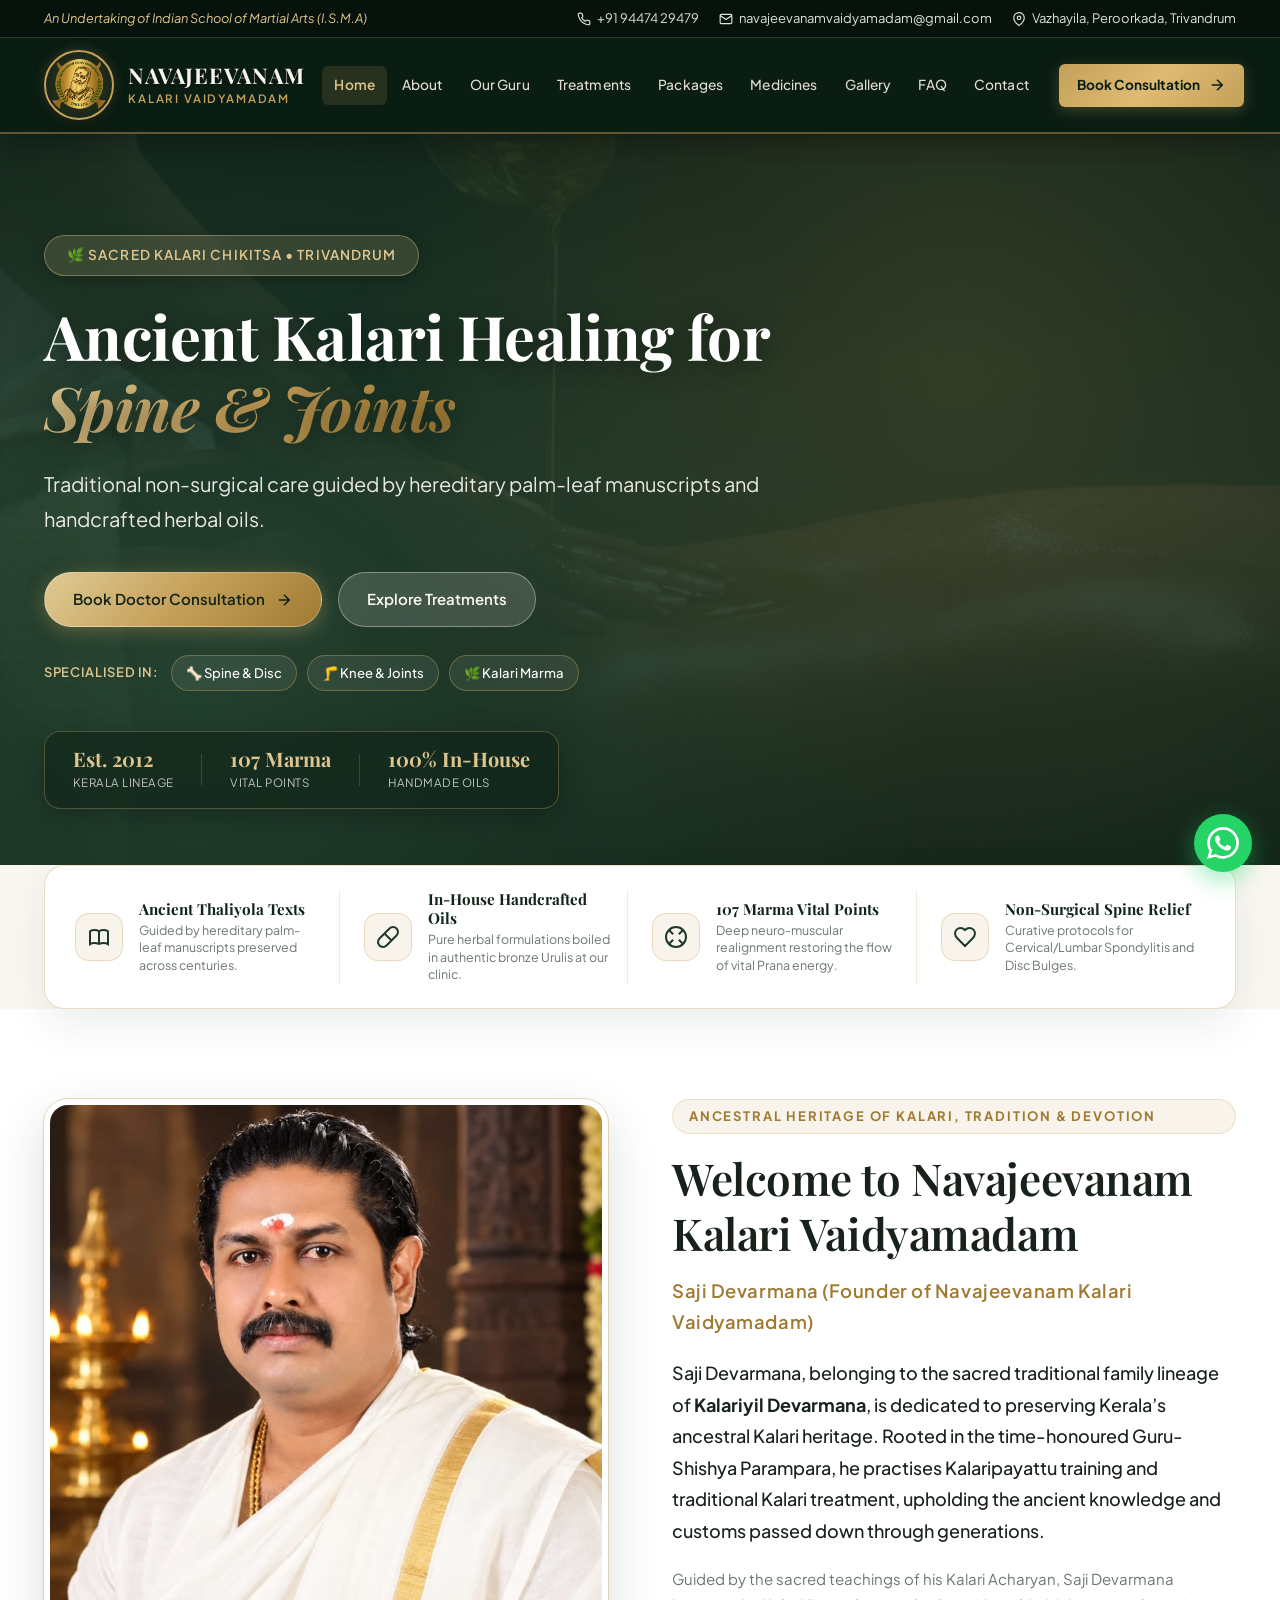
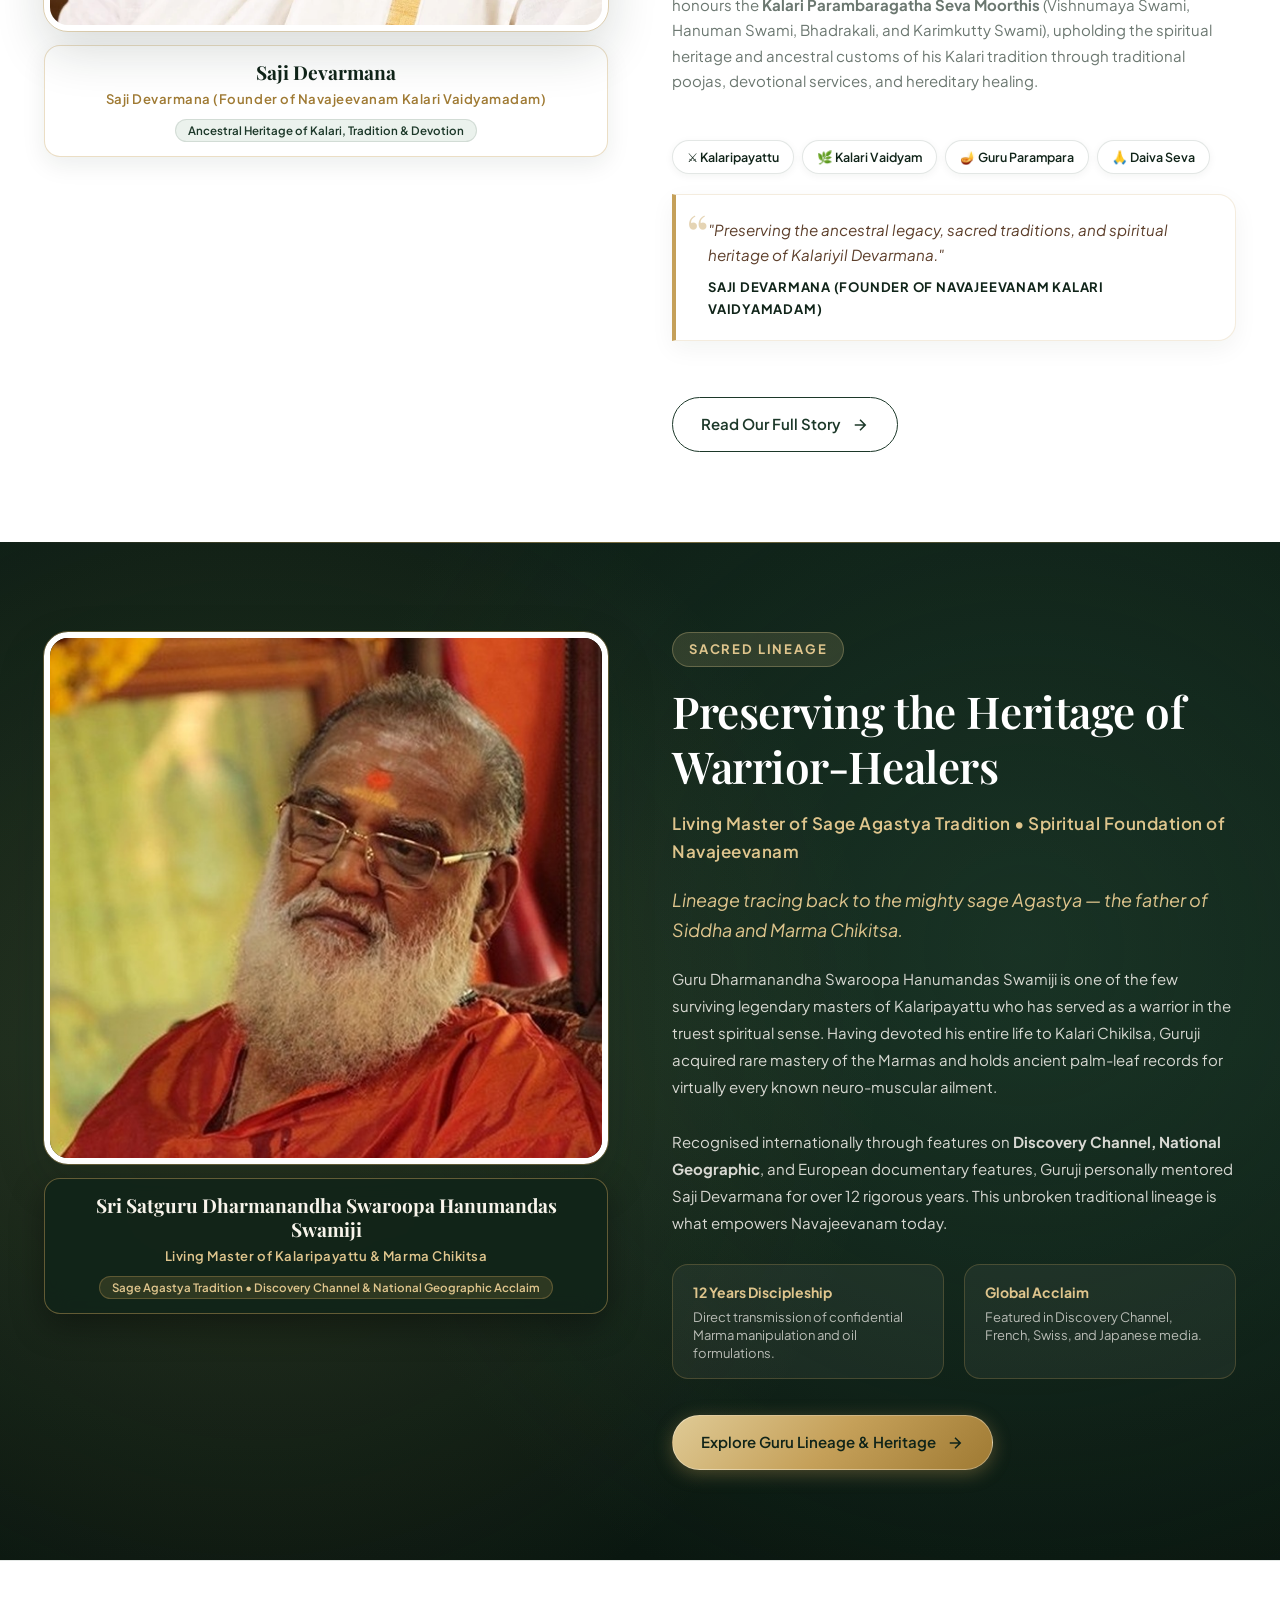
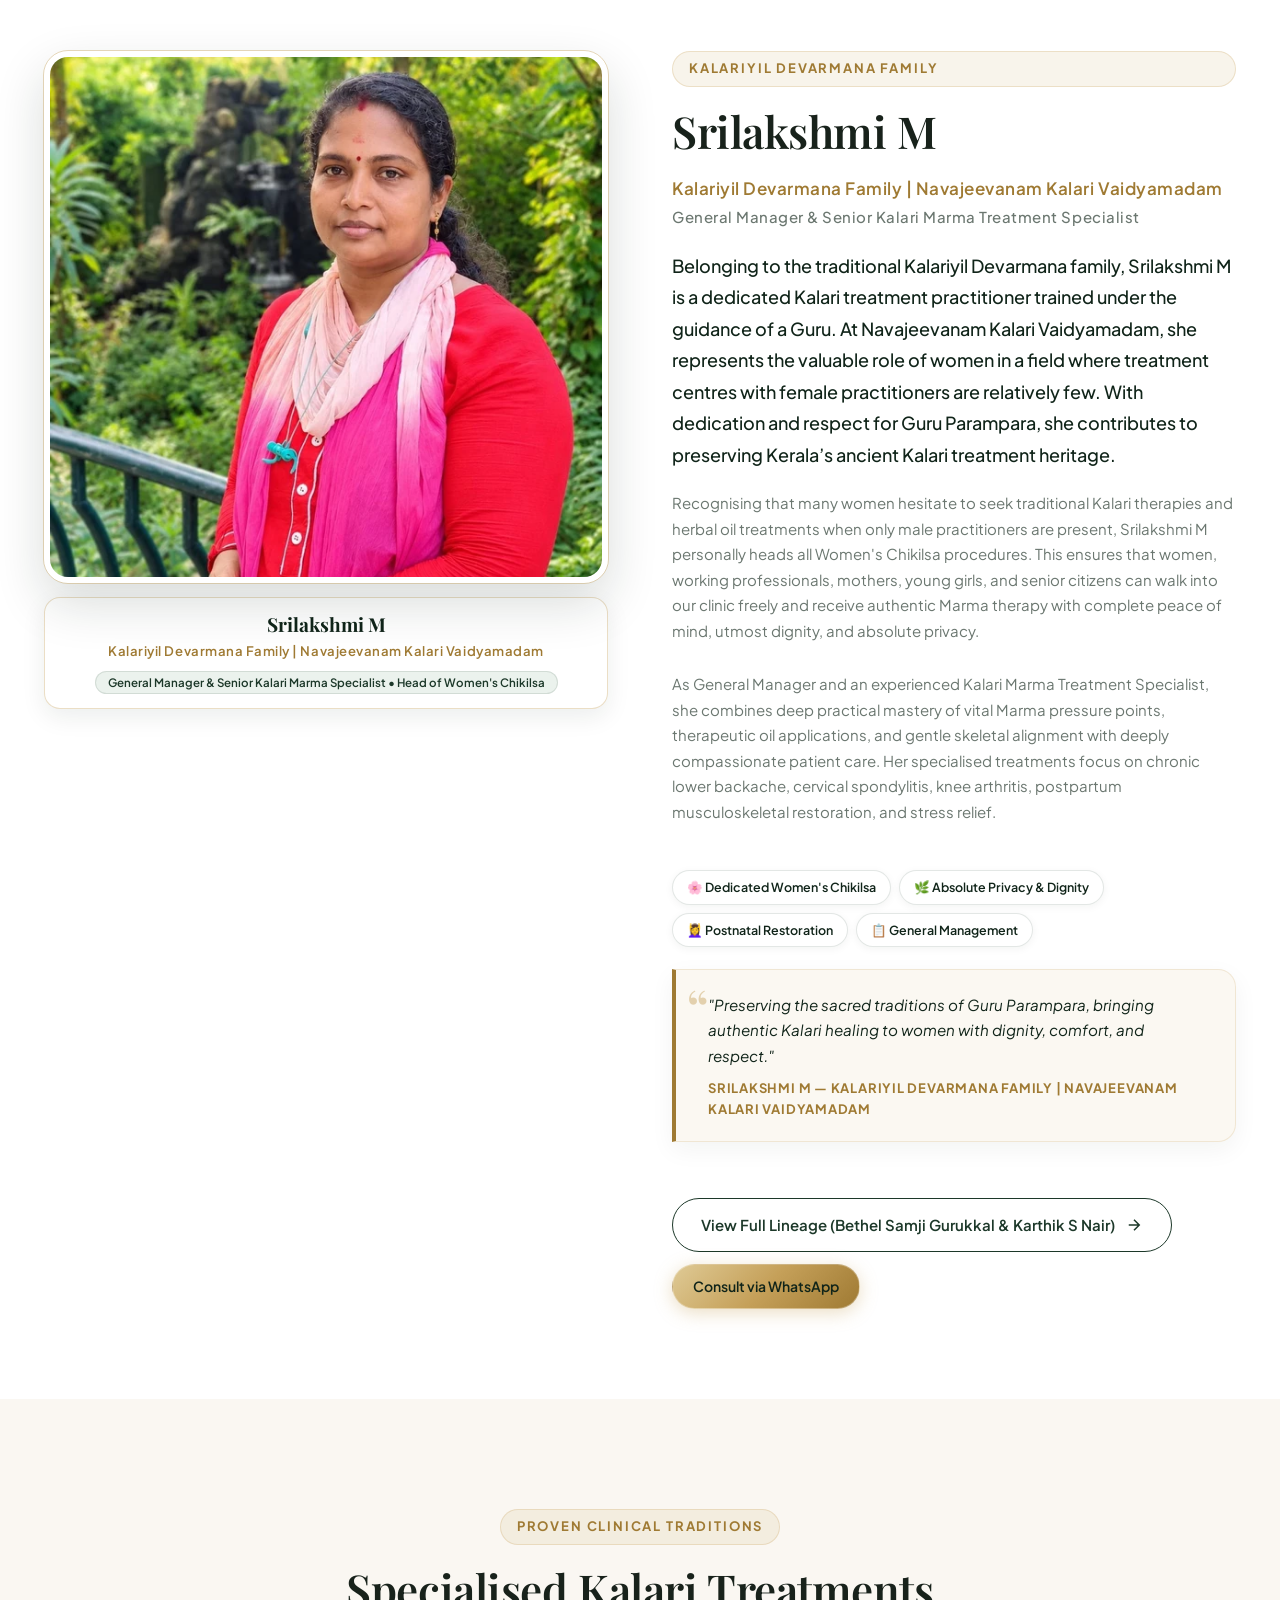
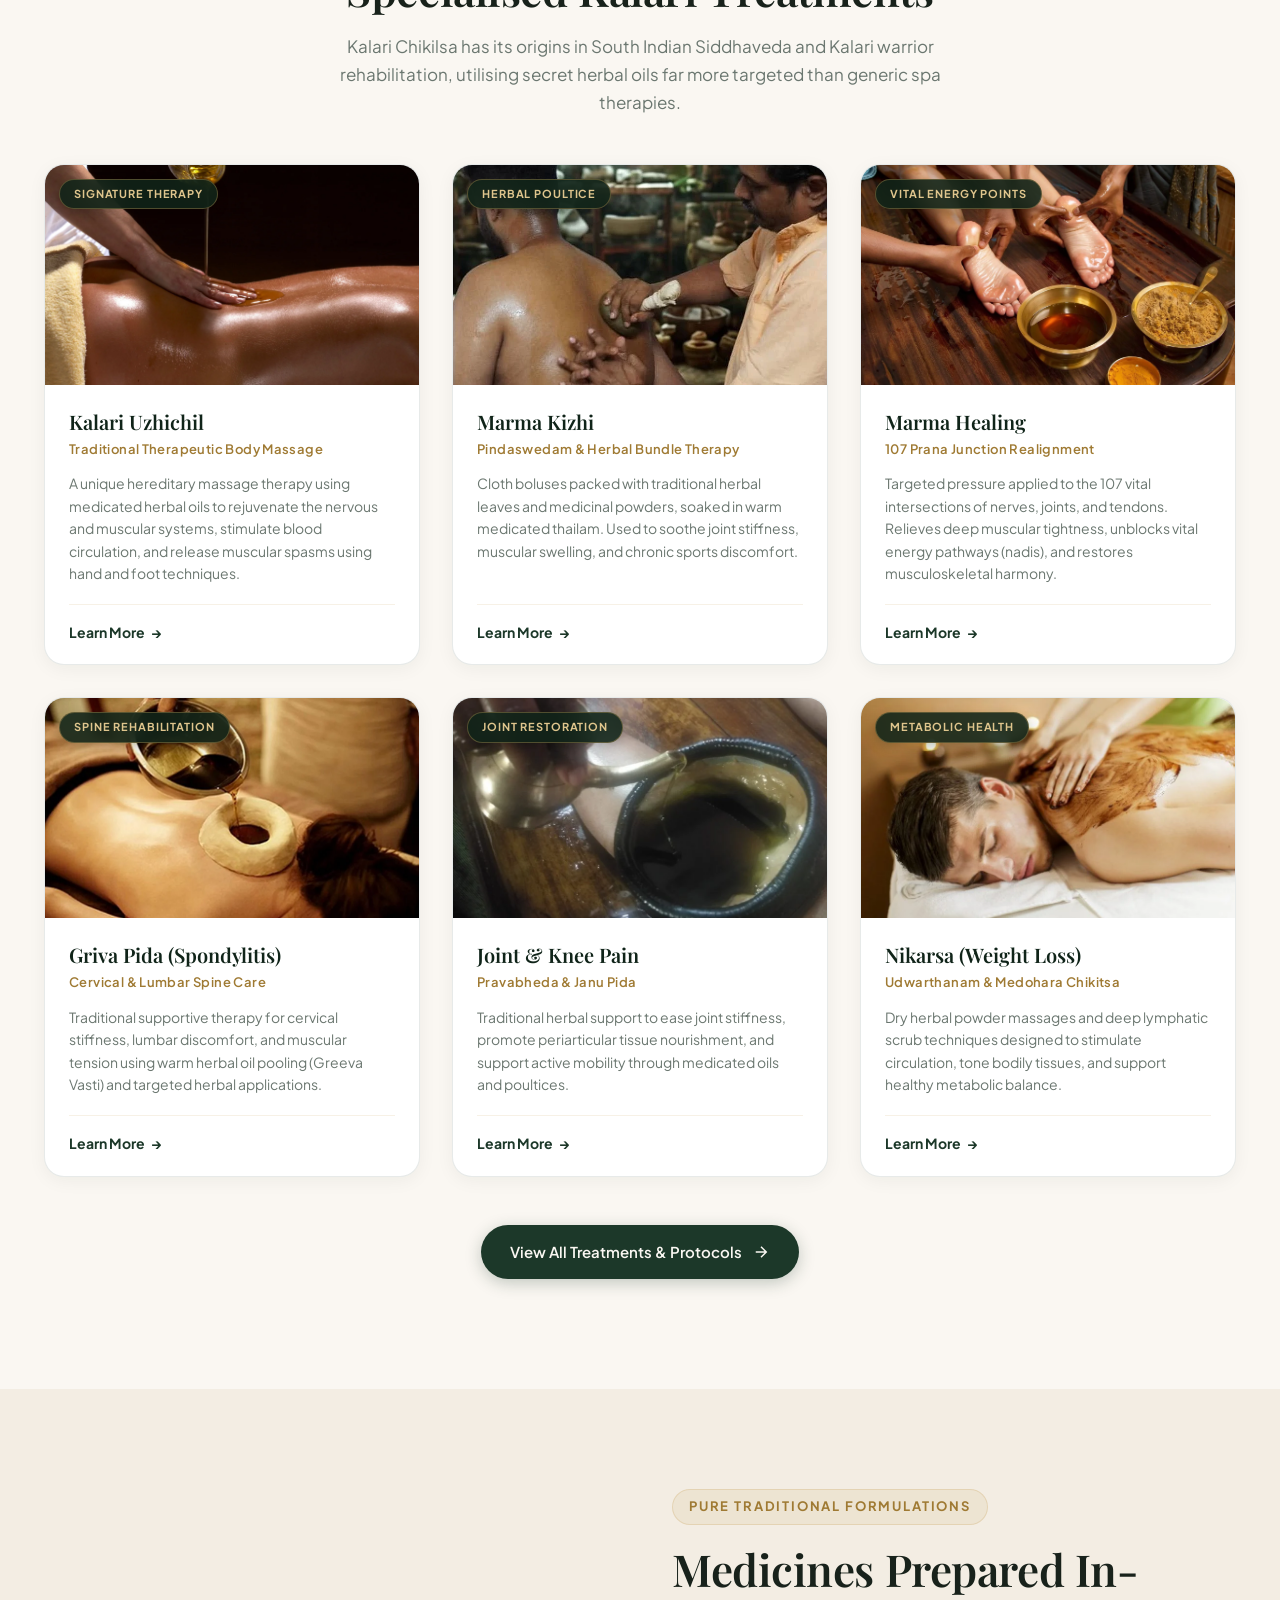
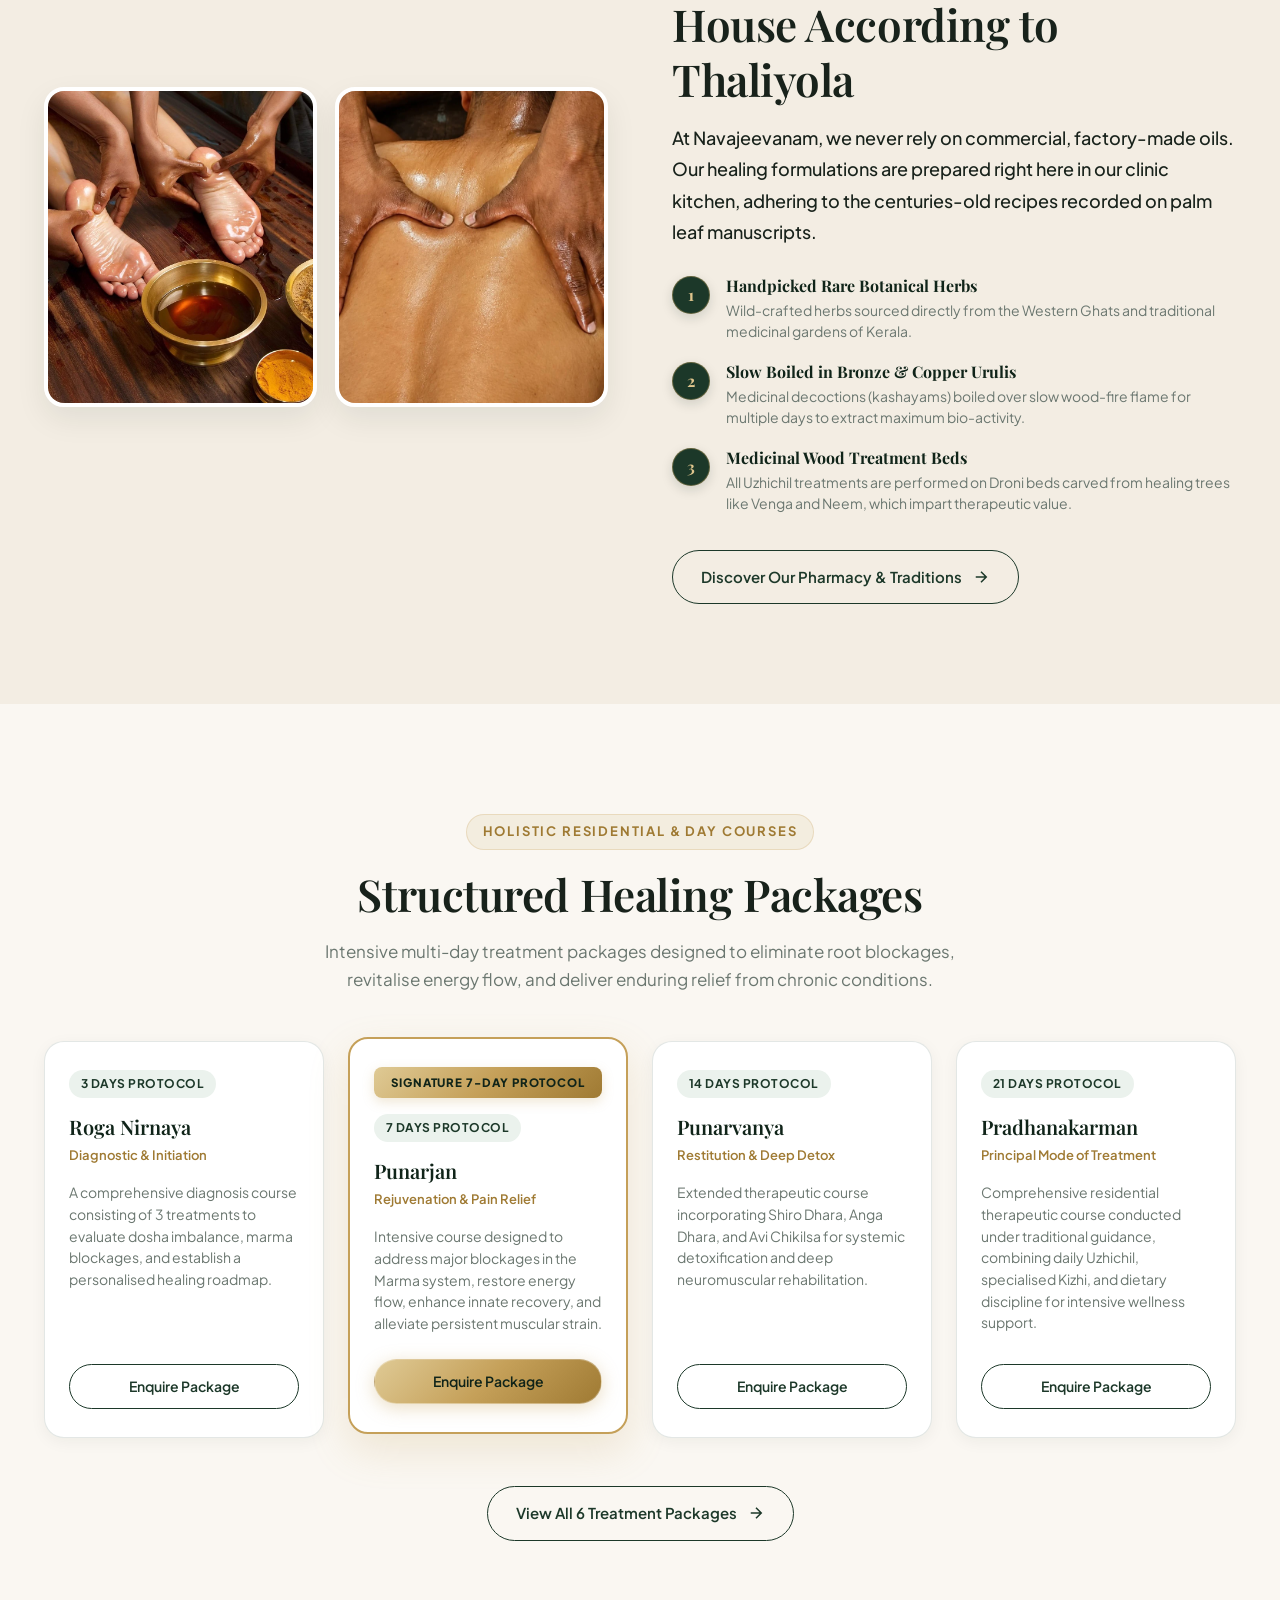
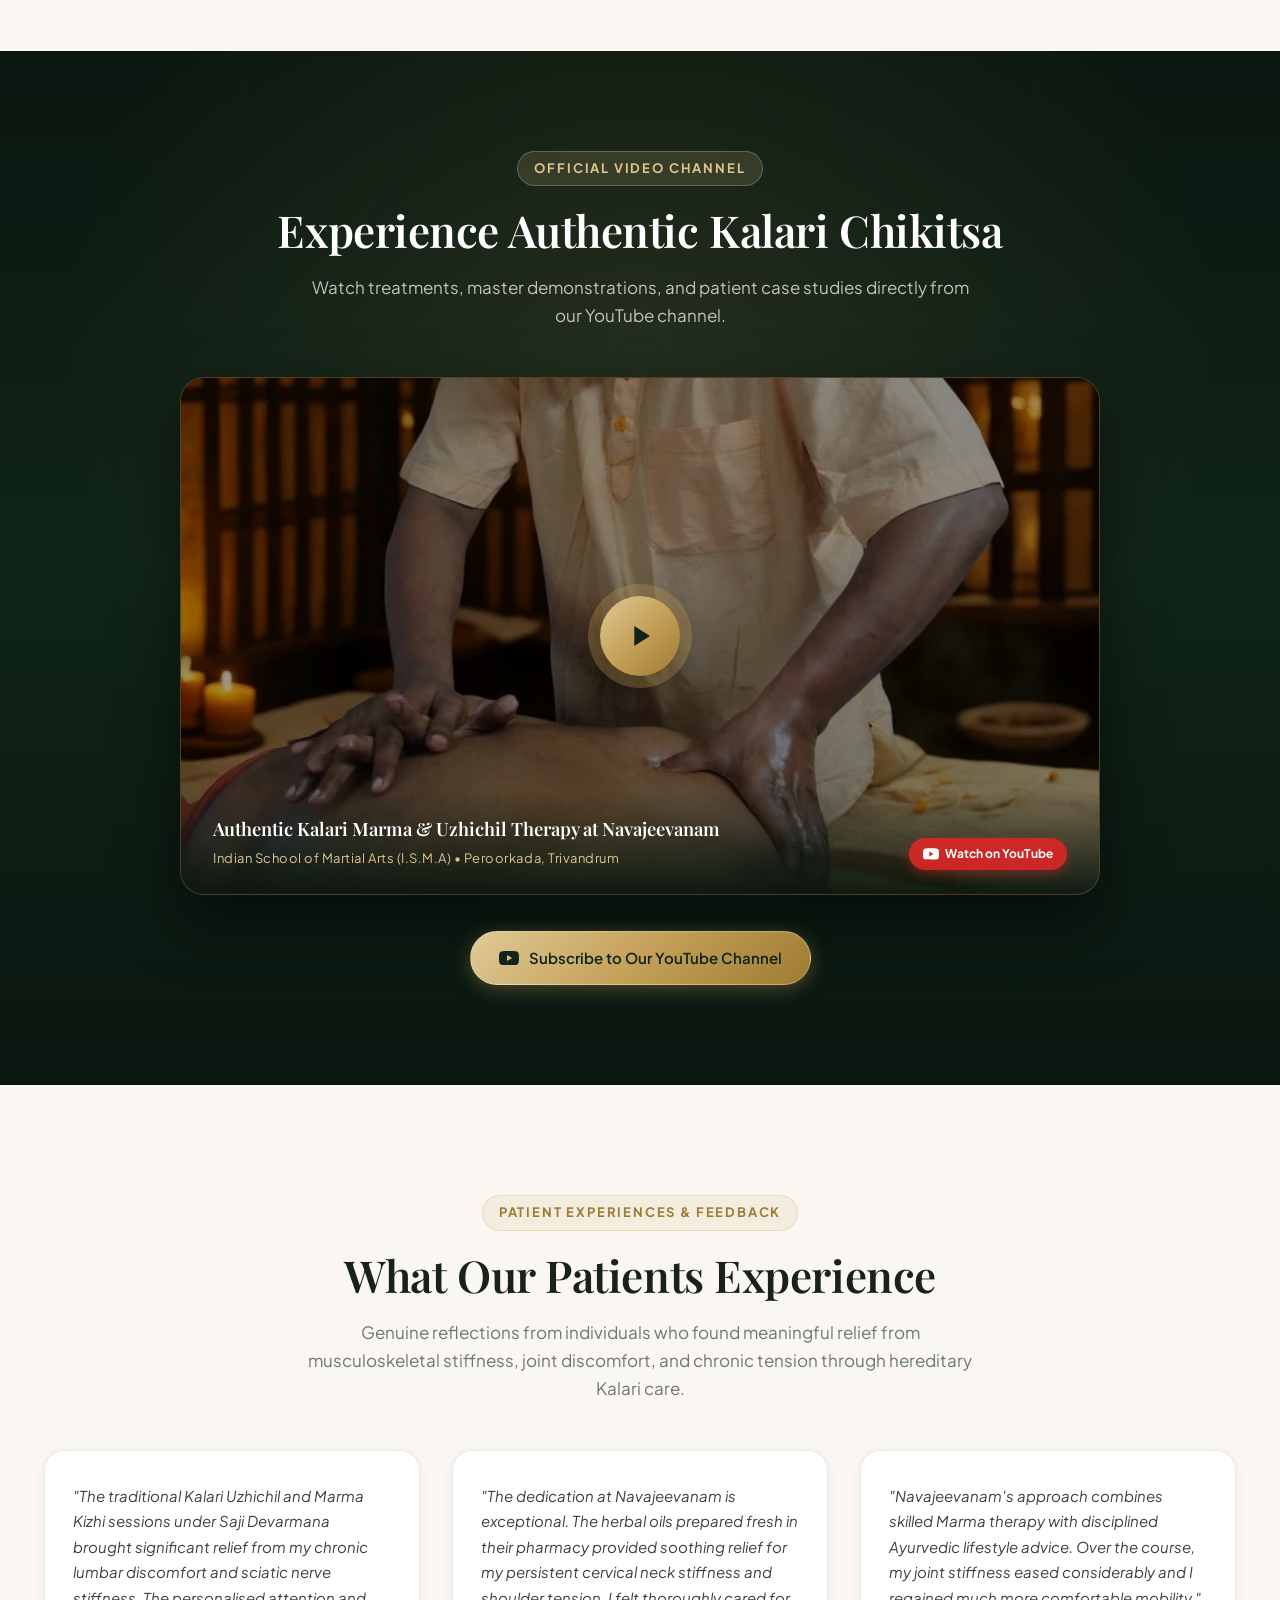
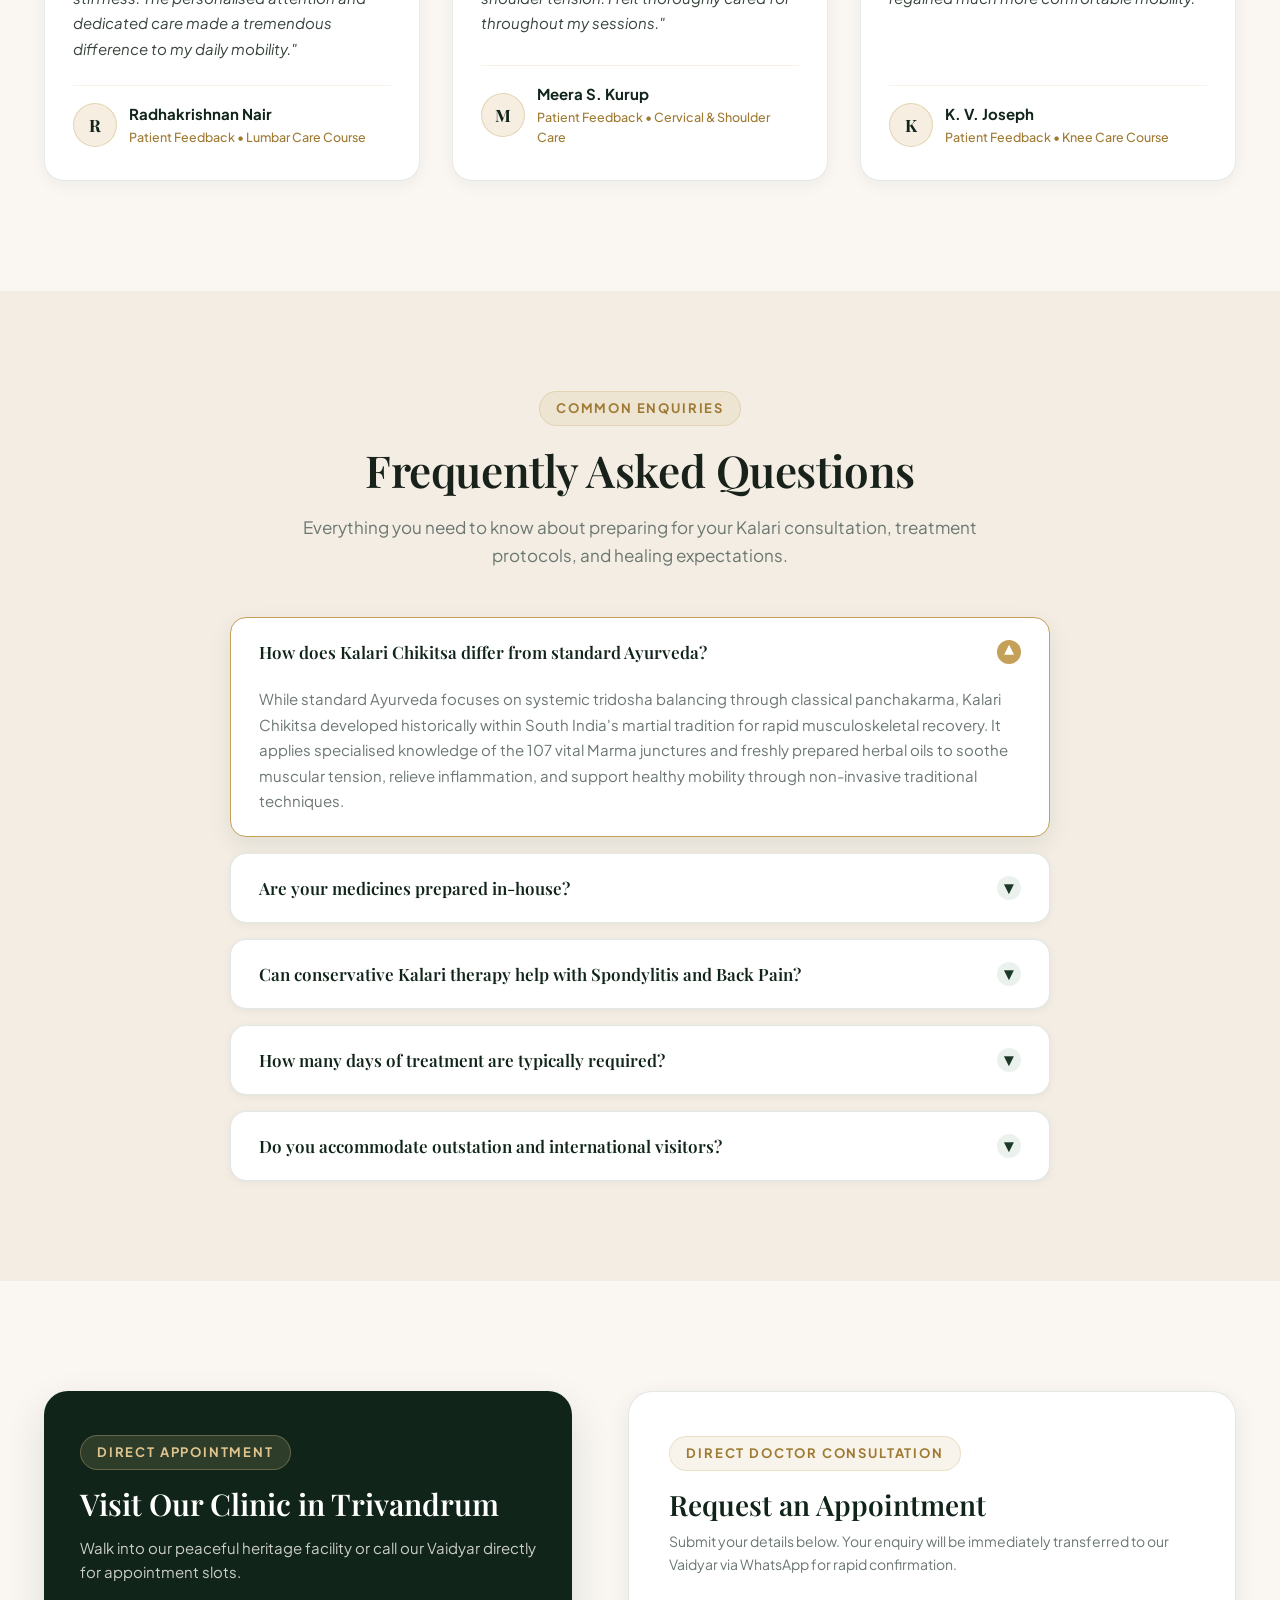
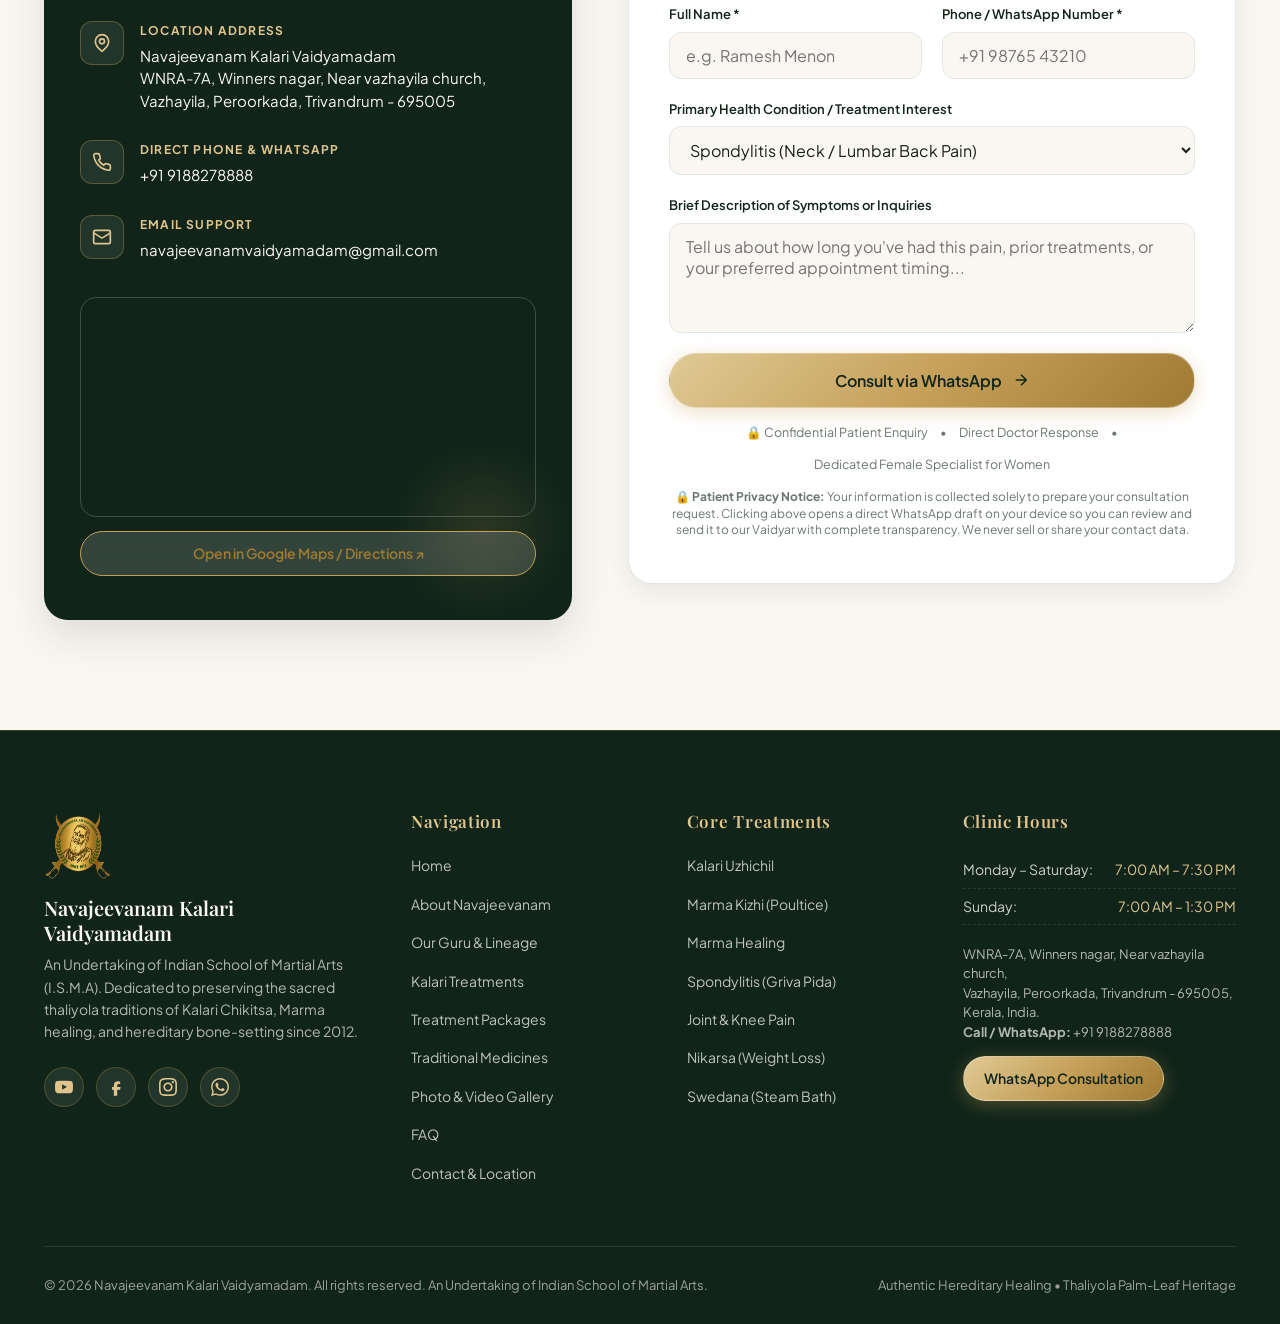
==== commit 6e0049c6: "fix: restore pre-populated message to footer WhatsApp consultation CTA buttons across all pages" ====
--- a/index.html
+++ b/index.html
@@ -1034,7 +1034,7 @@
             <a href="https://www.instagram.com/navajeevanamkalarivaidyamadam" target="_blank" rel="noopener noreferrer" class="social-icon-btn" aria-label="Instagram">
               <svg width="18" height="18" fill="currentColor" viewBox="0 0 24 24"><path d="M12 2.163c3.204 0 3.584.012 4.85.07 3.252.148 4.771 1.691 4.919 4.919.058 1.265.069 1.645.069 4.849 0 3.205-.012 3.584-.069 4.849-.149 3.225-1.664 4.771-4.919 4.919-1.266.058-1.644.07-4.85.07-3.204 0-3.584-.012-4.849-.07-3.26-.149-4.771-1.699-4.919-4.92-.058-1.265-.07-1.644-.07-4.849 0-3.204.013-3.583.07-4.849.149-3.227 1.664-4.771 4.919-4.919 1.266-.057 1.645-.069 4.849-.069zm0-2.163c-3.259 0-3.667.014-4.947.072-4.358.2-6.78 2.618-6.98 6.98-.059 1.281-.073 1.689-.073 4.948 0 3.259.014 3.668.072 4.948.2 4.358 2.618 6.78 6.98 6.98 1.281.058 1.689.072 4.948.072 3.259 0 3.668-.014 4.948-.072 4.354-.2 6.782-2.618 6.979-6.98.059-1.28.073-1.689.073-4.948 0-3.259-.014-3.667-.072-4.947-.196-4.354-2.617-6.78-6.979-6.98-1.281-.059-1.69-.073-4.949-.073zm0 5.838c-3.403 0-6.162 2.759-6.162 6.162s2.759 6.163 6.162 6.163 6.162-2.759 6.162-6.163c0-3.403-2.759-6.162-6.162-6.162zm0 10.162c-2.209 0-4-1.79-4-4 0-2.209 1.791-4 4-4s4 1.791 4 4c0 2.21-1.791 4-4 4zm6.406-11.845c-.796 0-1.441.645-1.441 1.44s.645 1.44 1.441 1.44c.795 0 1.439-.645 1.439-1.44s-.644-1.44-1.439-1.44z"/></svg>
             </a>
-            <a href="https://wa.me/919188278888" target="_blank" rel="noopener noreferrer" class="social-icon-btn" aria-label="WhatsApp">
+            <a href="https://wa.me/919188278888?text=Hello!%20I%20would%20like%20to%20know%20more%20about%20Kalari%20and%20Ayurvedha%20treatments%20at%20Navajeevanam.%20Could%20you%20please%20share%20the%20details%3F" target="_blank" rel="noopener noreferrer" class="social-icon-btn" aria-label="WhatsApp">
               <svg width="18" height="18" fill="currentColor" viewBox="0 0 24 24"><path d="M.057 24l1.687-6.163c-1.041-1.804-1.588-3.849-1.587-5.946.003-6.556 5.338-11.891 11.893-11.891 3.181.001 6.167 1.24 8.413 3.488 2.245 2.248 3.481 5.236 3.48 8.414-.003 6.557-5.338 11.892-11.893 11.892-1.99-.001-3.951-.5-5.688-1.448l-6.305 1.654zm6.597-3.807c1.676.995 3.276 1.591 5.392 1.592 5.448 0 9.886-4.434 9.889-9.885.002-5.462-4.415-9.89-9.881-9.892-5.452 0-9.887 4.434-9.889 9.884-.001 2.225.651 3.891 1.746 5.634l-.999 3.648 3.742-.981zm11.387-5.464c-.074-.124-.272-.198-.57-.347-.297-.149-1.758-.868-2.031-.967-.272-.099-.47-.149-.669.149-.198.297-.768.967-.941 1.165-.173.198-.347.223-.644.074-.297-.149-1.255-.462-2.39-1.475-.883-.788-1.48-1.761-1.653-2.059-.173-.297-.018-.458.13-.606.134-.133.297-.347.446-.521.151-.172.2-.296.3-.495.099-.198.05-.372-.025-.521-.075-.148-.669-1.611-.916-2.206-.242-.579-.487-.501-.669-.51l-.57-.01c-.198 0-.52.074-.792.372s-1.04 1.016-1.04 2.479 1.065 2.876 1.213 3.074c.149.198 2.095 3.2 5.076 4.487.709.306 1.263.489 1.694.626.712.226 1.36.194 1.872.118.571-.085 1.758-.719 2.006-1.413.248-.695.248-1.29.173-1.414z"/></svg>
             </a>
           </div>
@@ -1083,10 +1083,11 @@
               <span style="color: var(--gold-light);">7:00 AM – 1:30 PM</span>
             </div>
           </div>
-          <p style="font-size: 0.8125rem; color: rgba(250, 247, 242, 0.7); line-height: 1.5;">
+          <p style="font-size: 0.8125rem; color: rgba(250, 247, 242, 0.7); line-height: 1.5; margin-bottom: 14px;">
             WNRA-7A, Winners nagar, Near vazhayila church,<br>            Vazhayila, Peroorkada, Trivandrum - 695005, Kerala, India.<br>
             <strong>Call / WhatsApp:</strong> +91 9188278888
           </p>
+          <a href="https://wa.me/919188278888?text=Hello!%20I%20would%20like%20to%20know%20more%20about%20Kalari%20and%20Ayurvedha%20treatments%20at%20Navajeevanam.%20Could%20you%20please%20share%20the%20details%3F" target="_blank" rel="noopener noreferrer" class="btn btn-primary btn-sm" style="display: inline-flex;">WhatsApp Consultation</a>
         </div>
       </div>
 
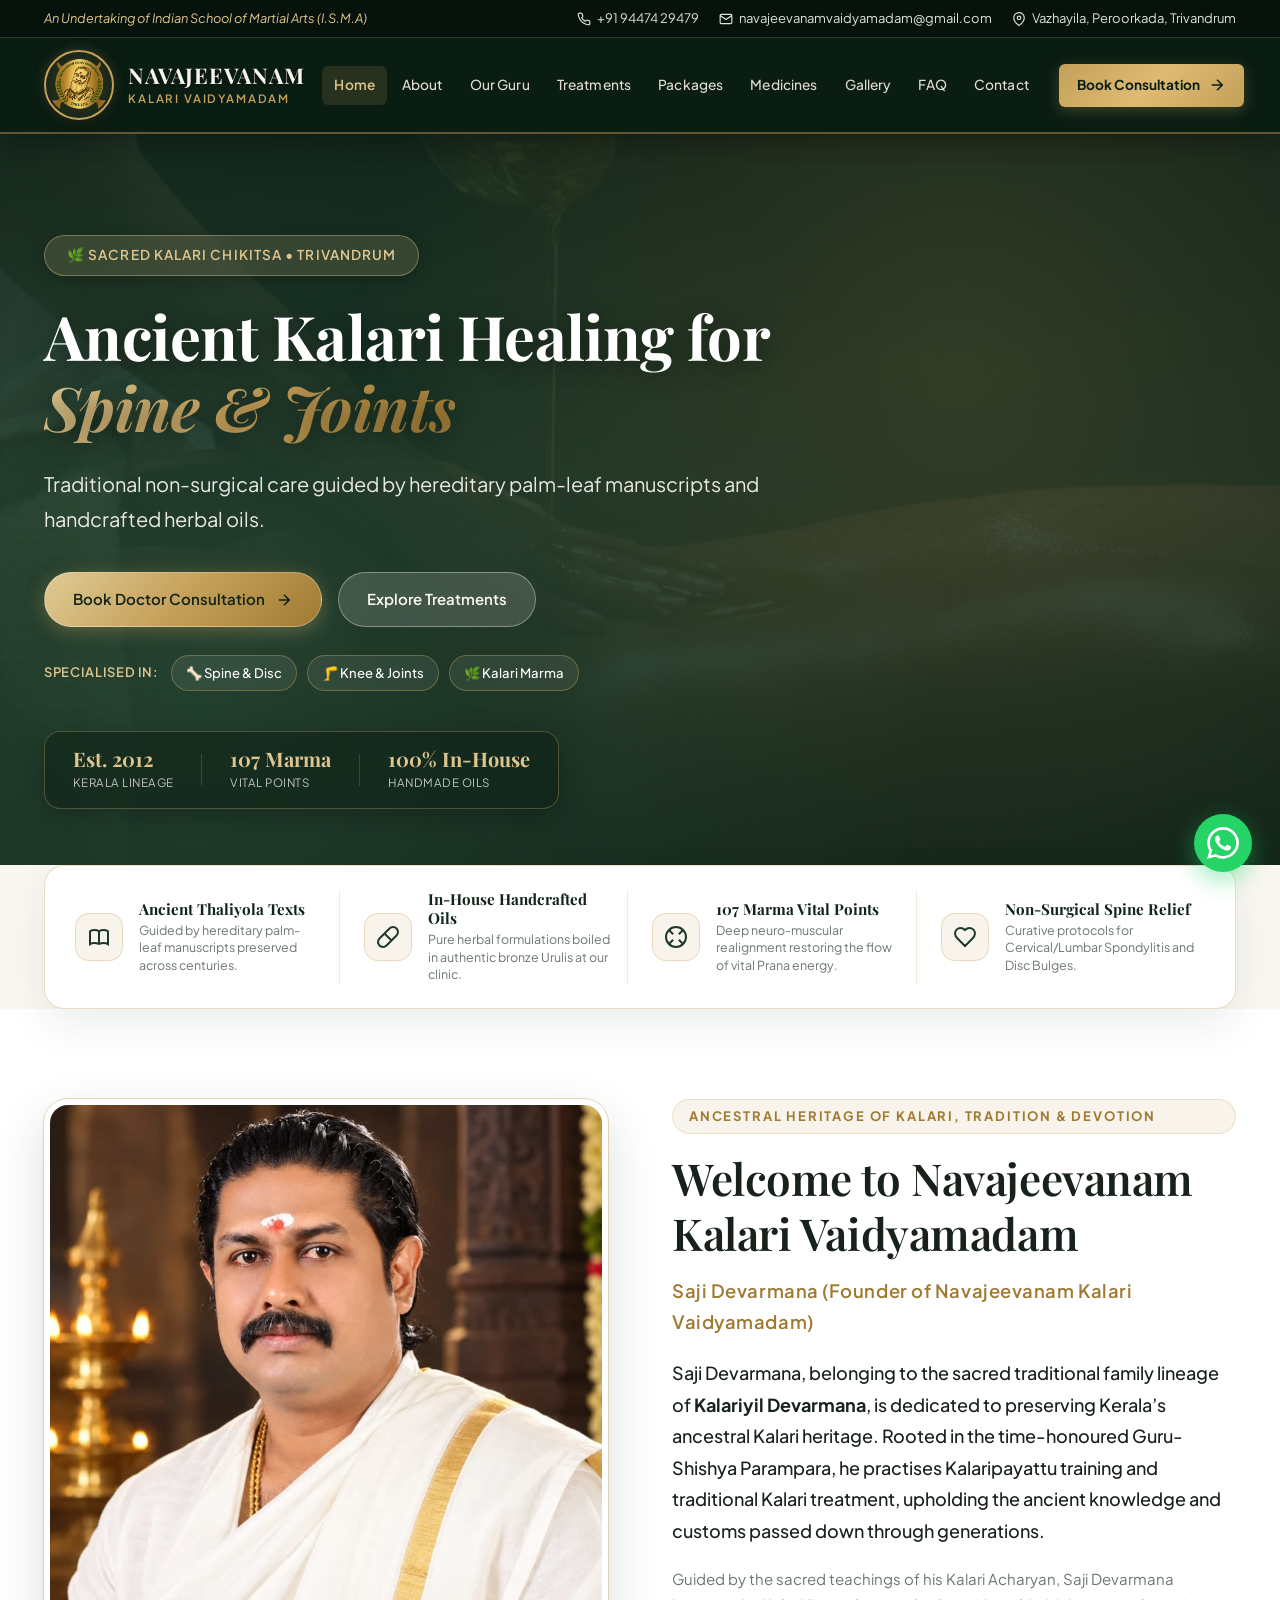
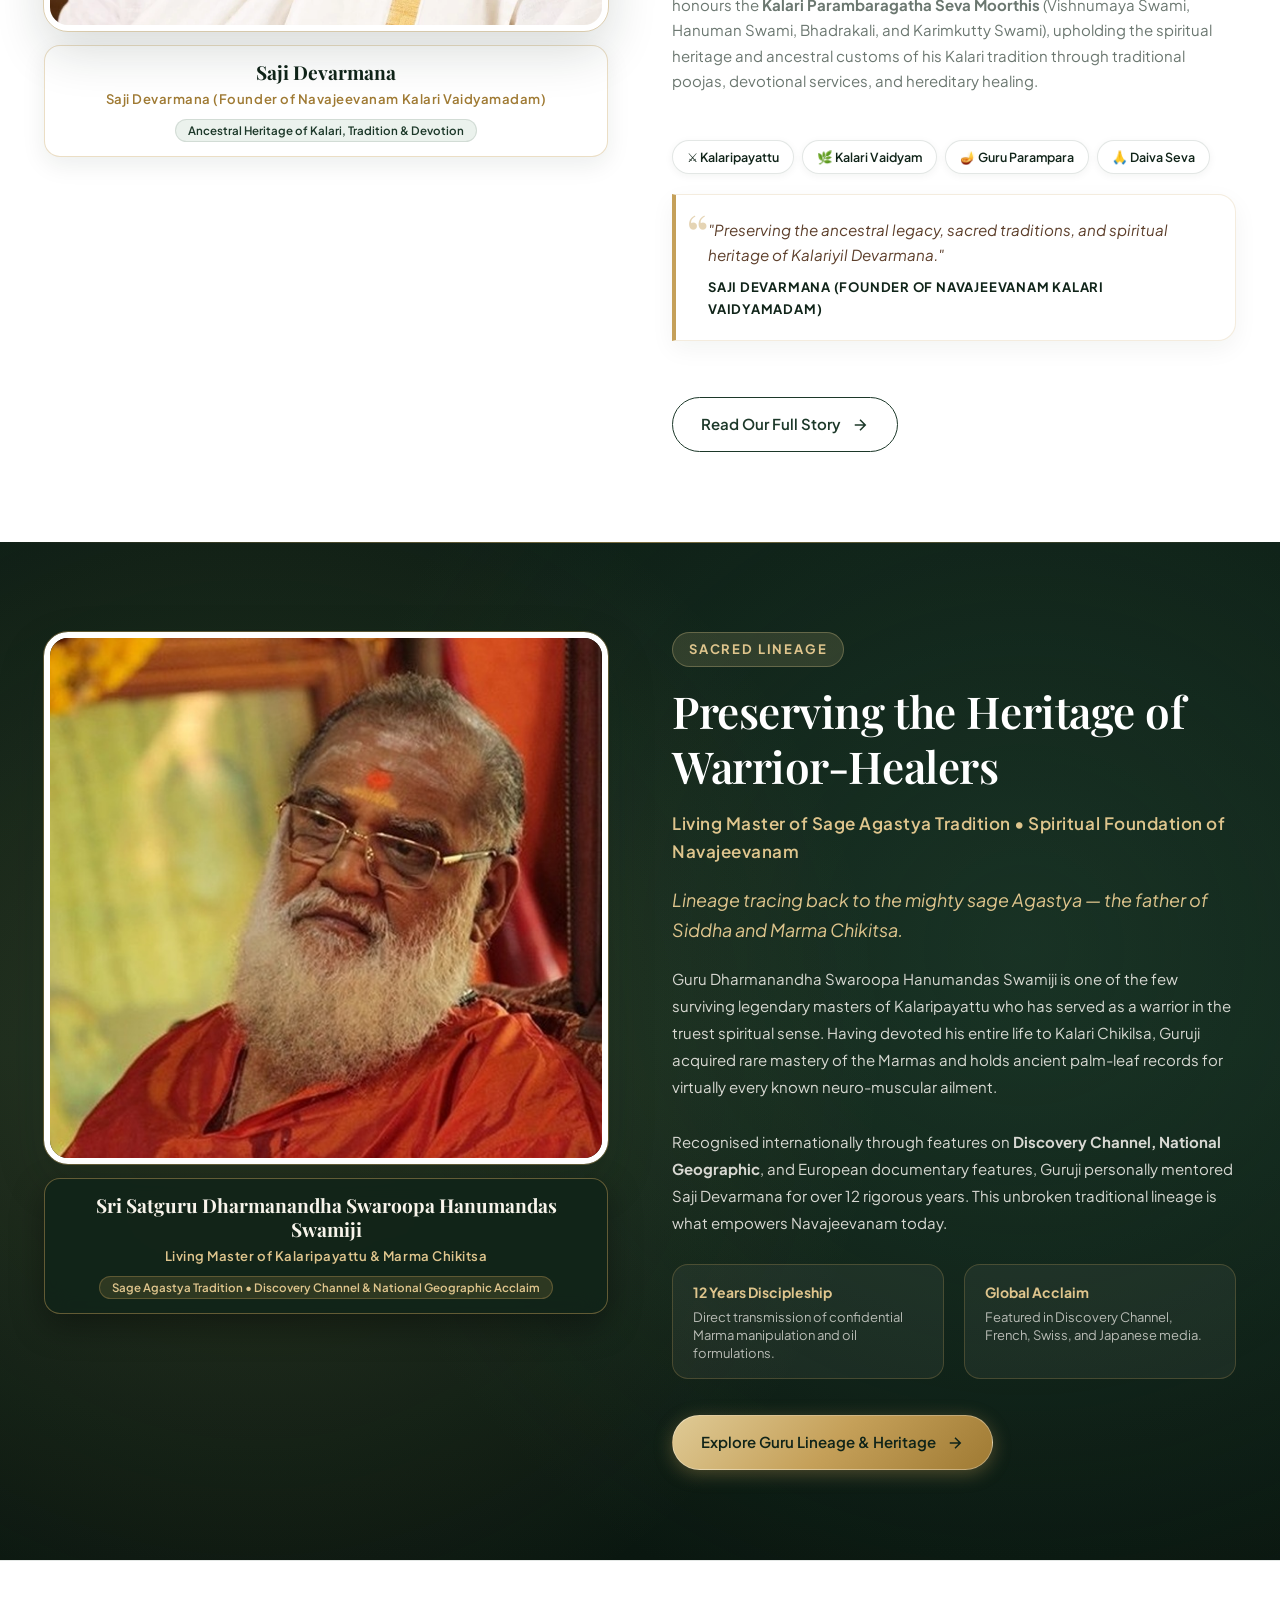
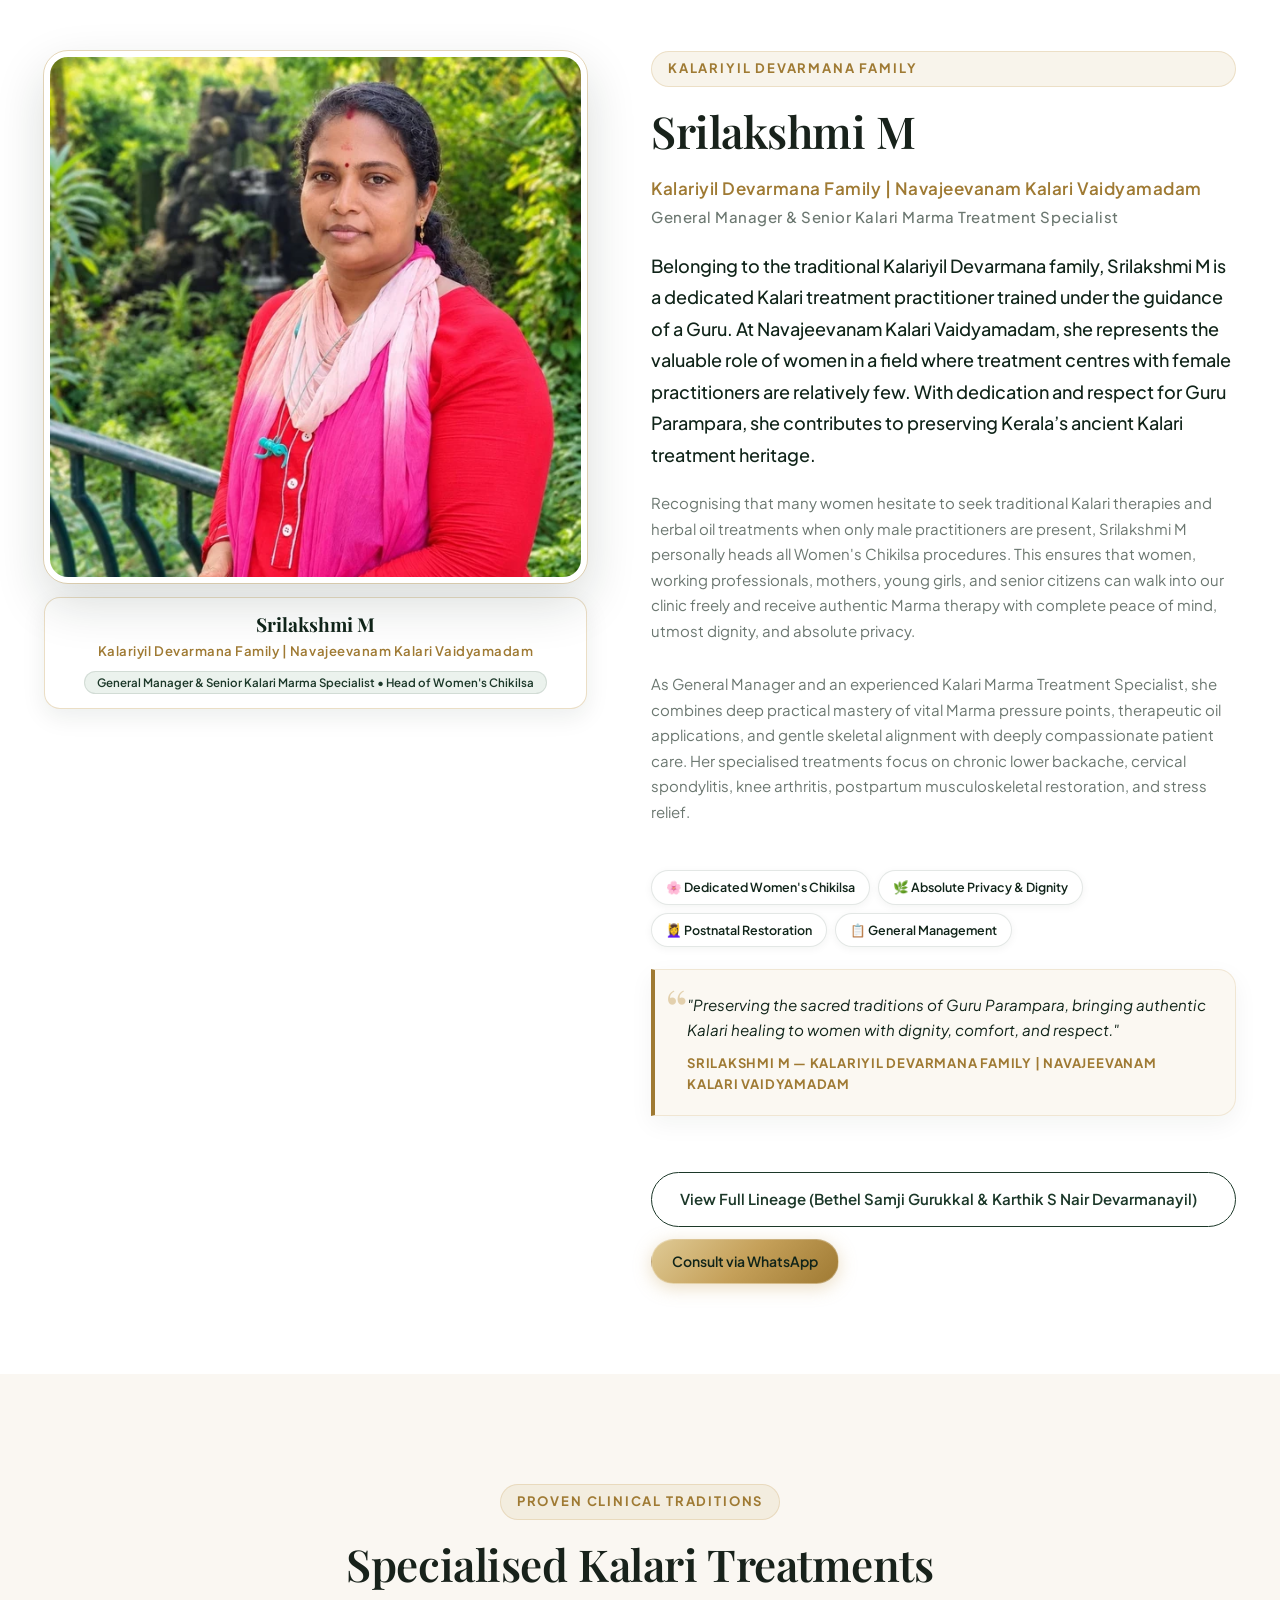
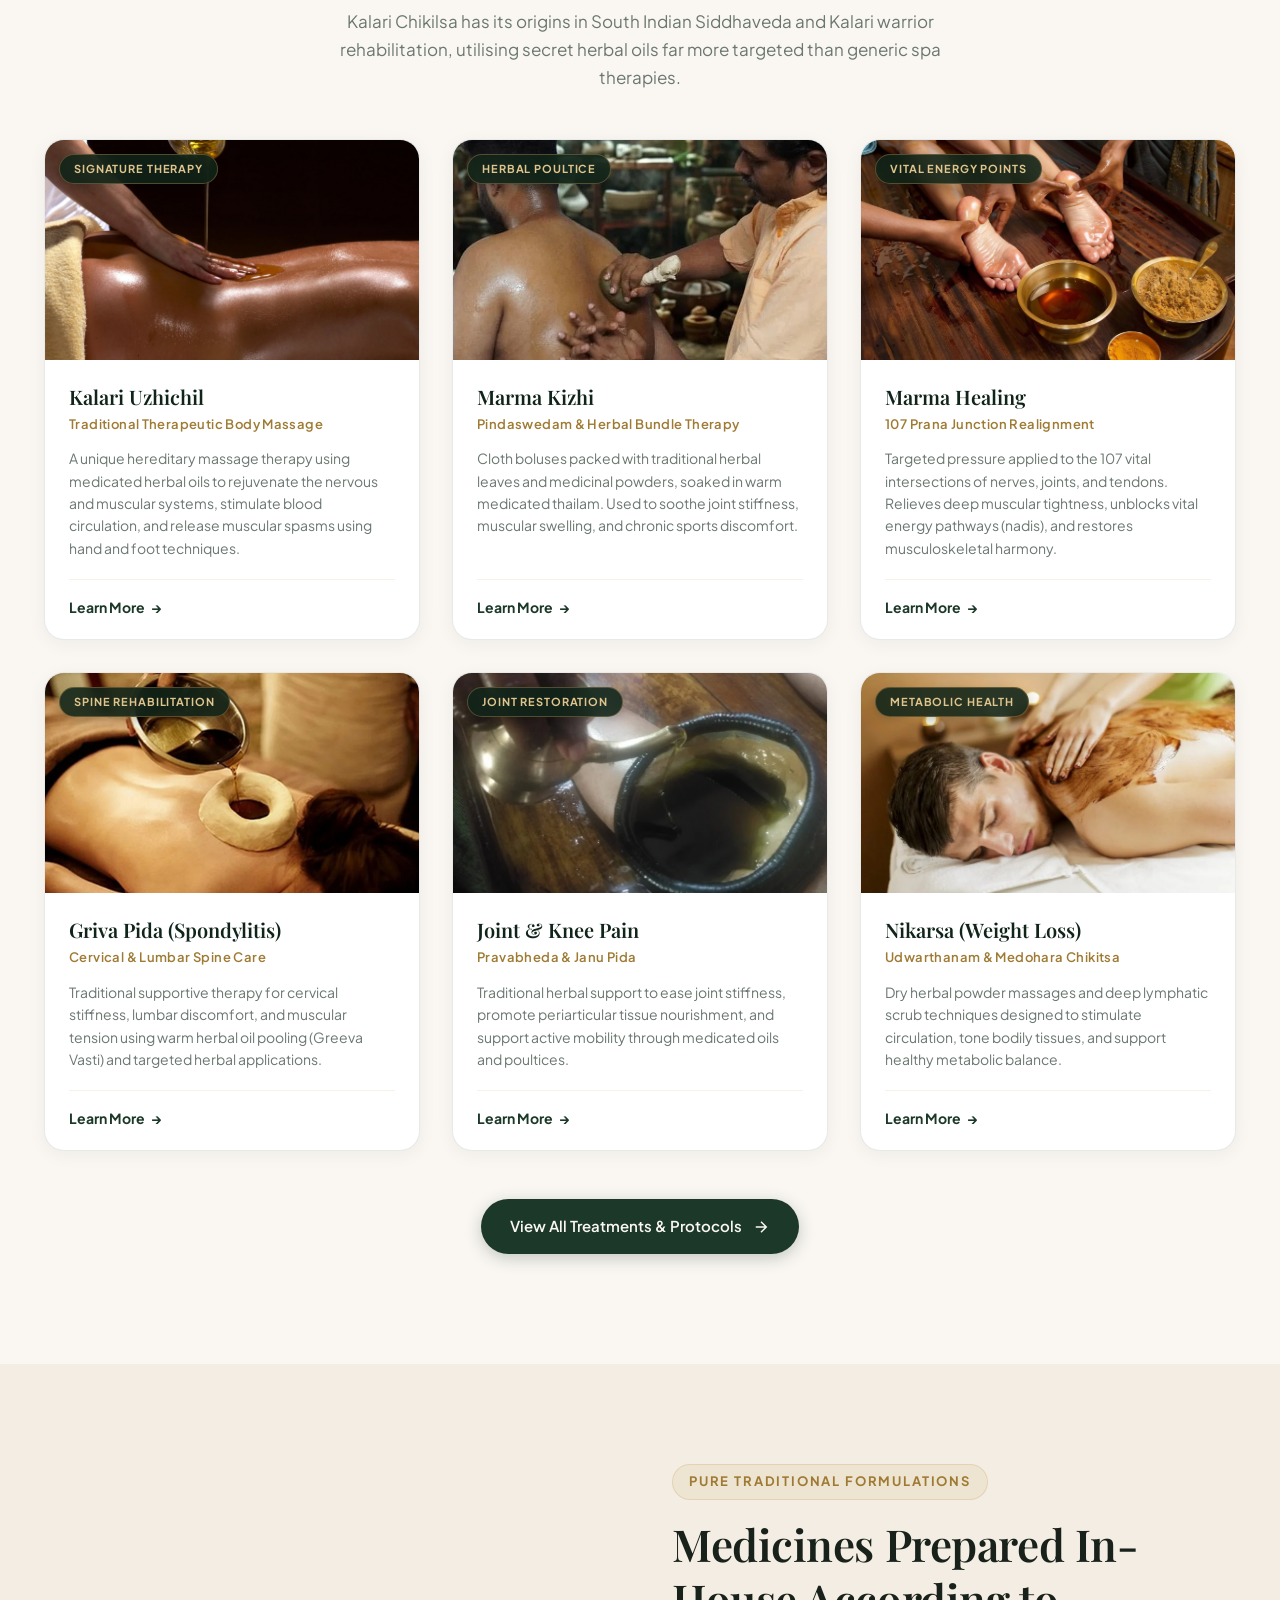
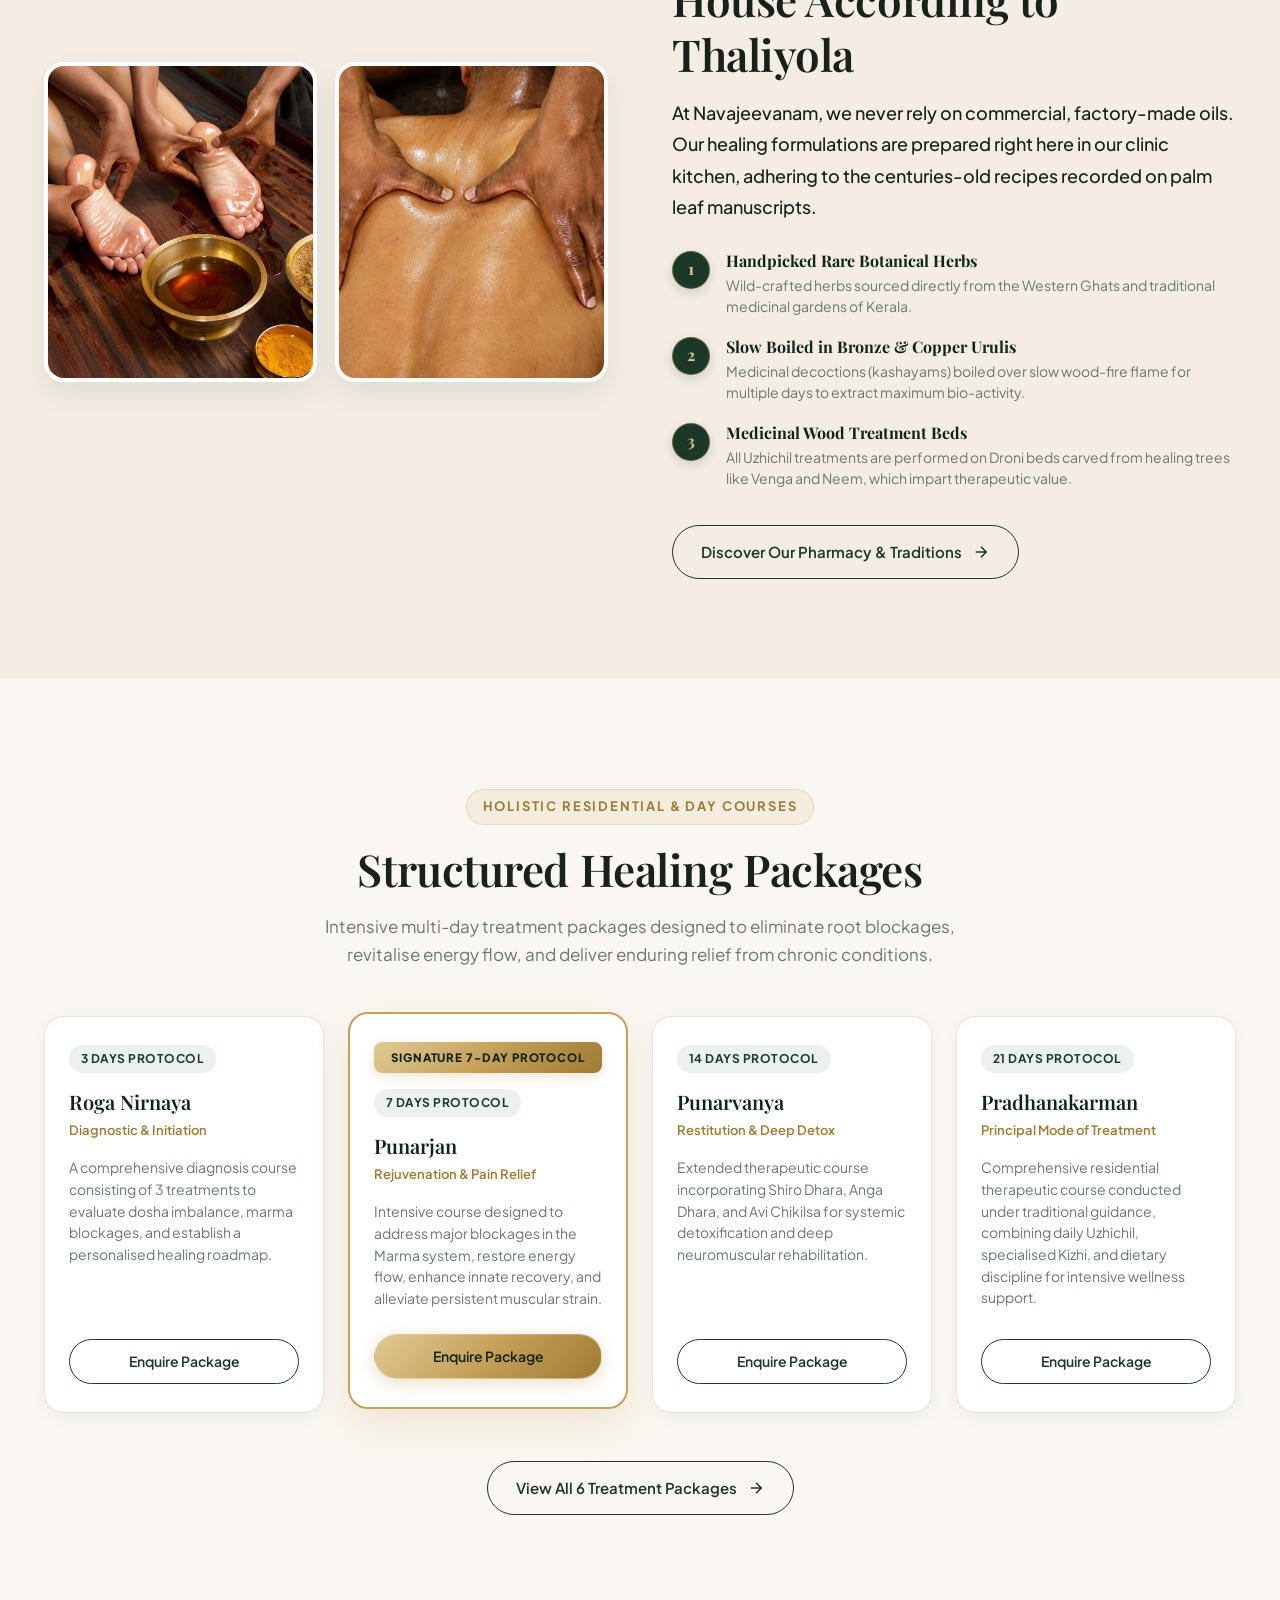
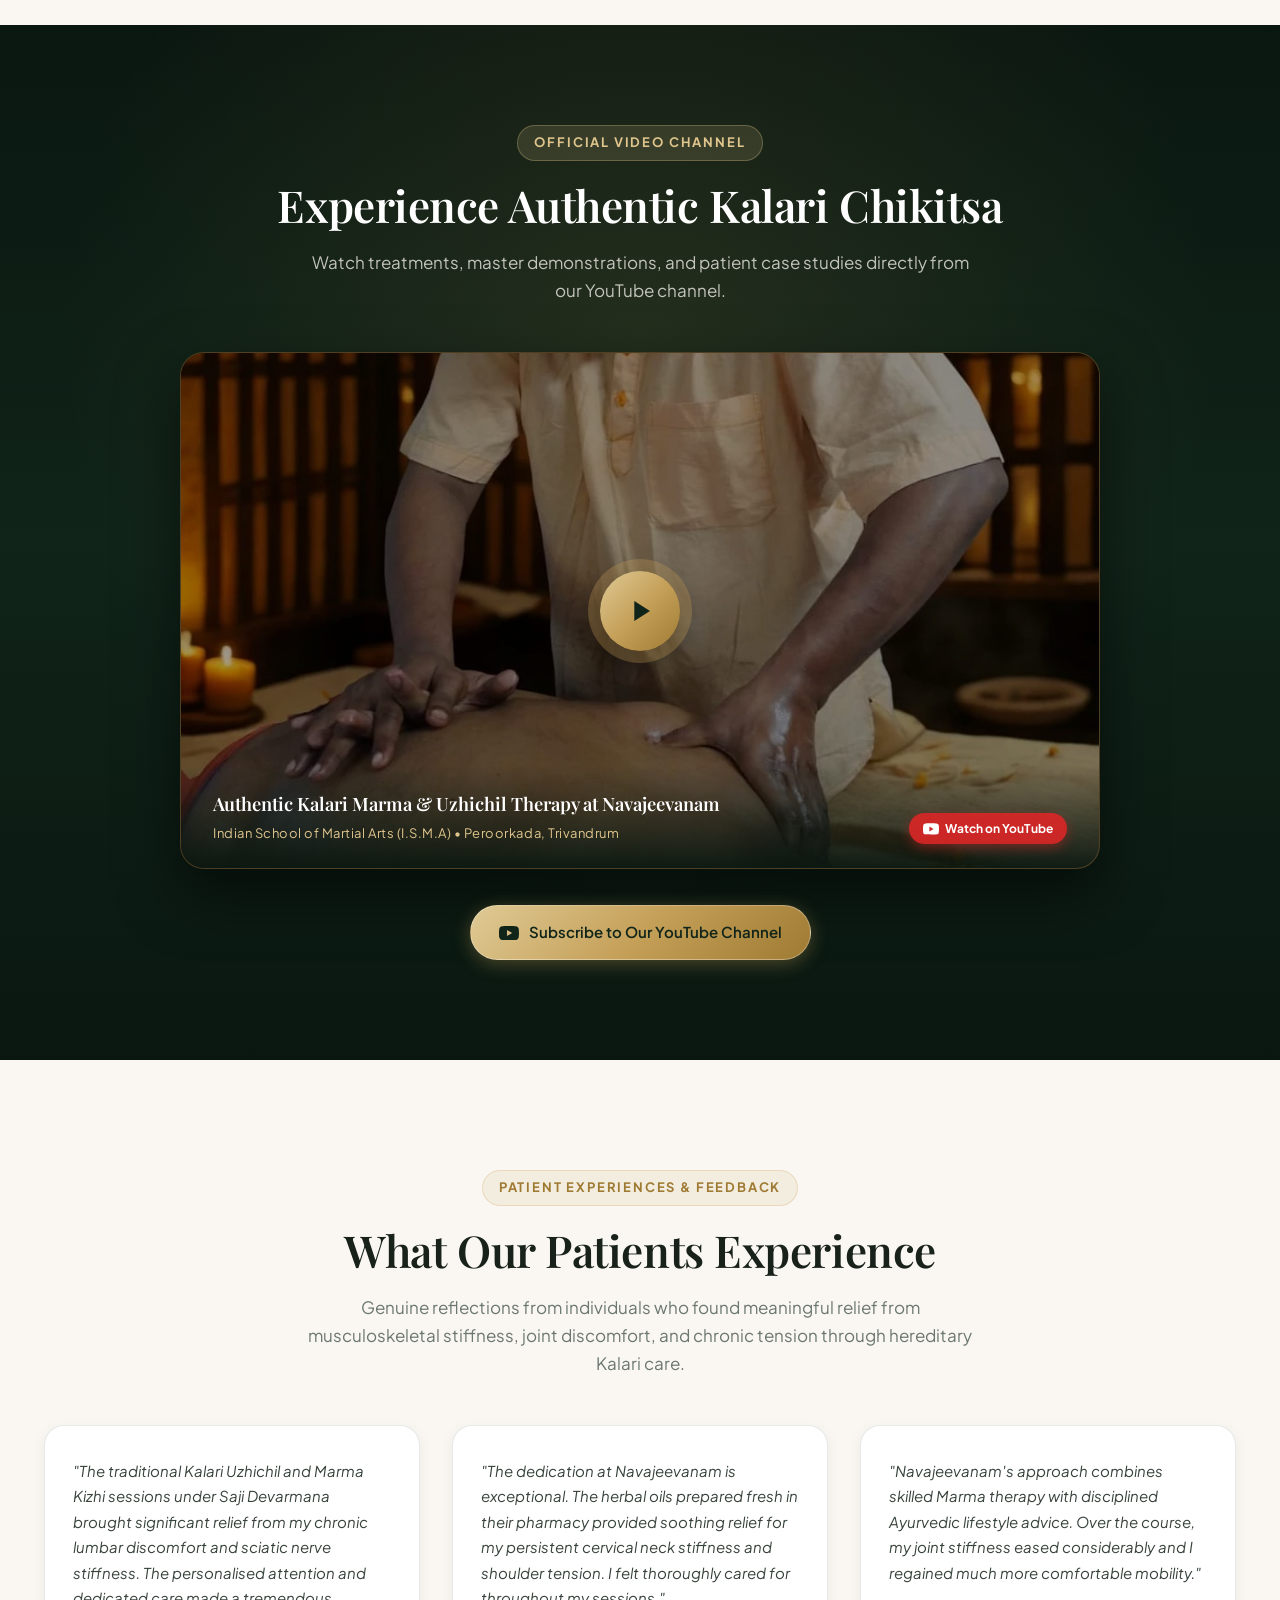
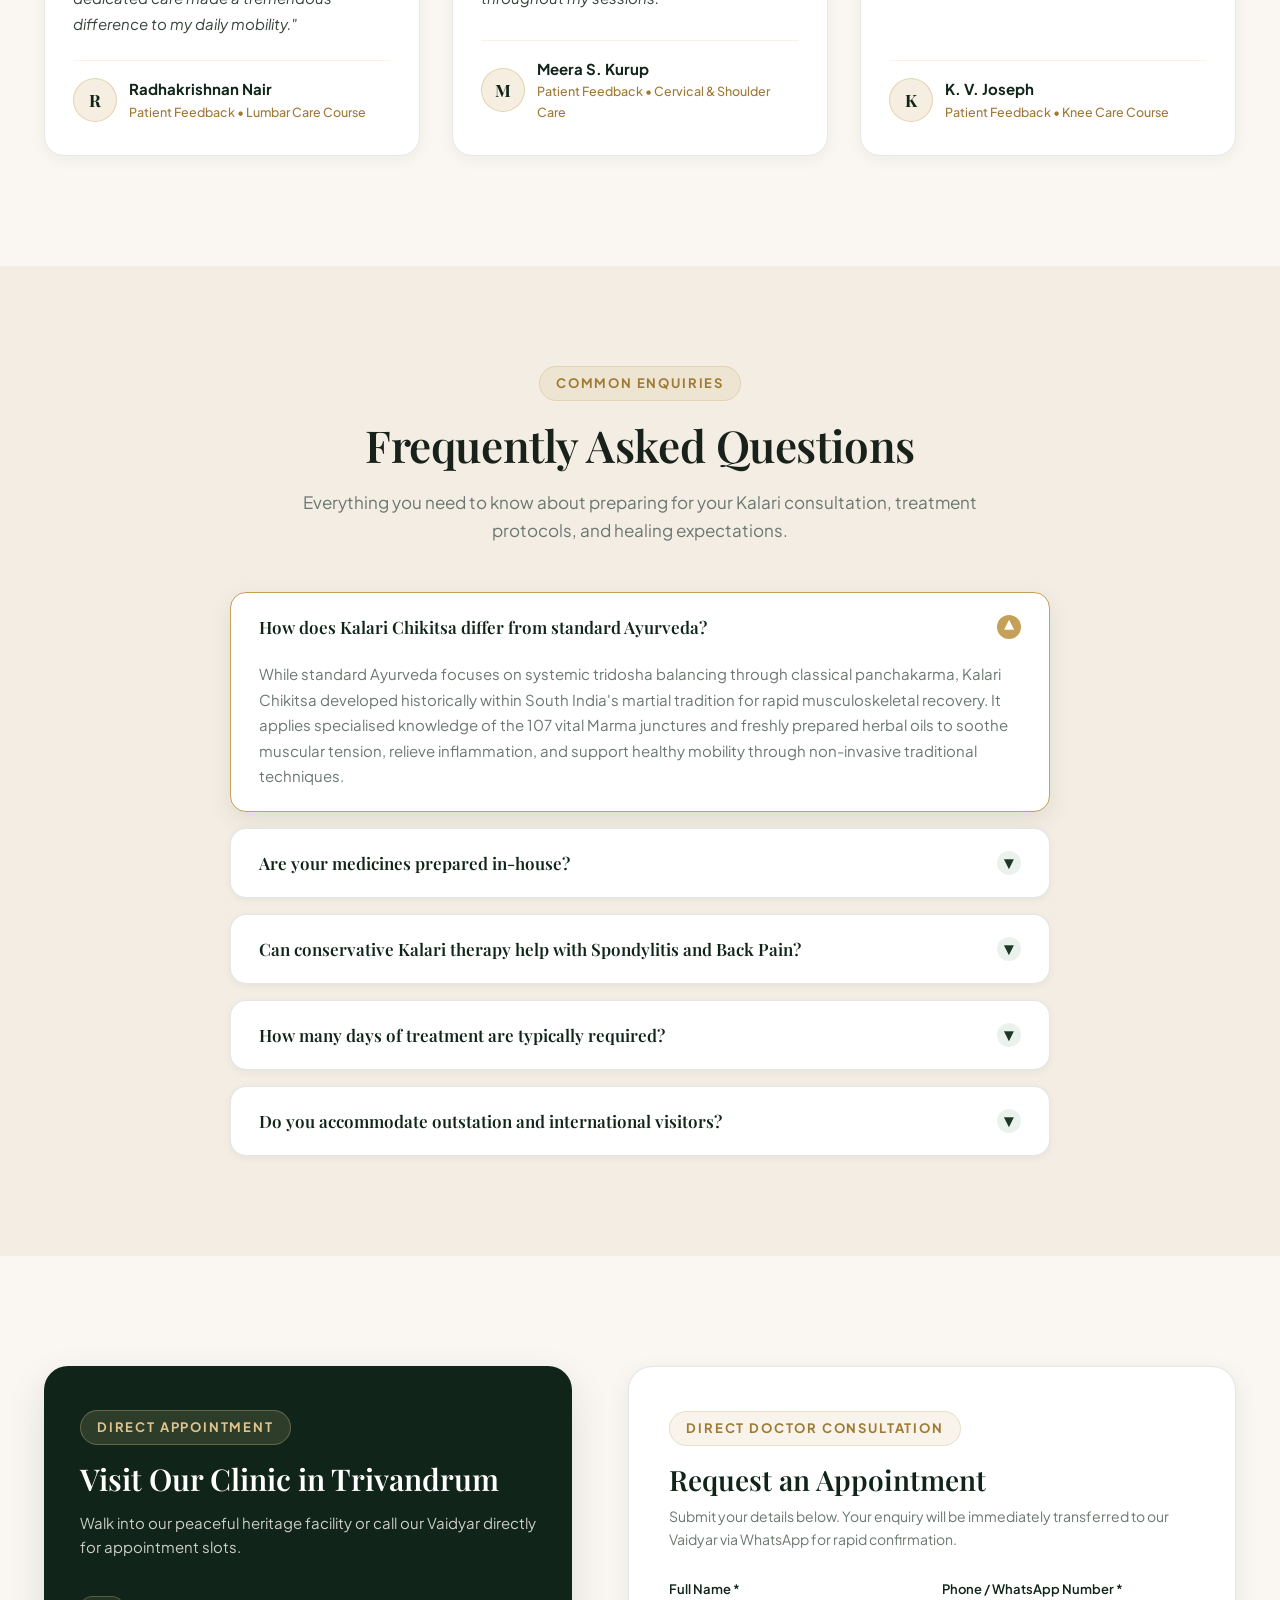
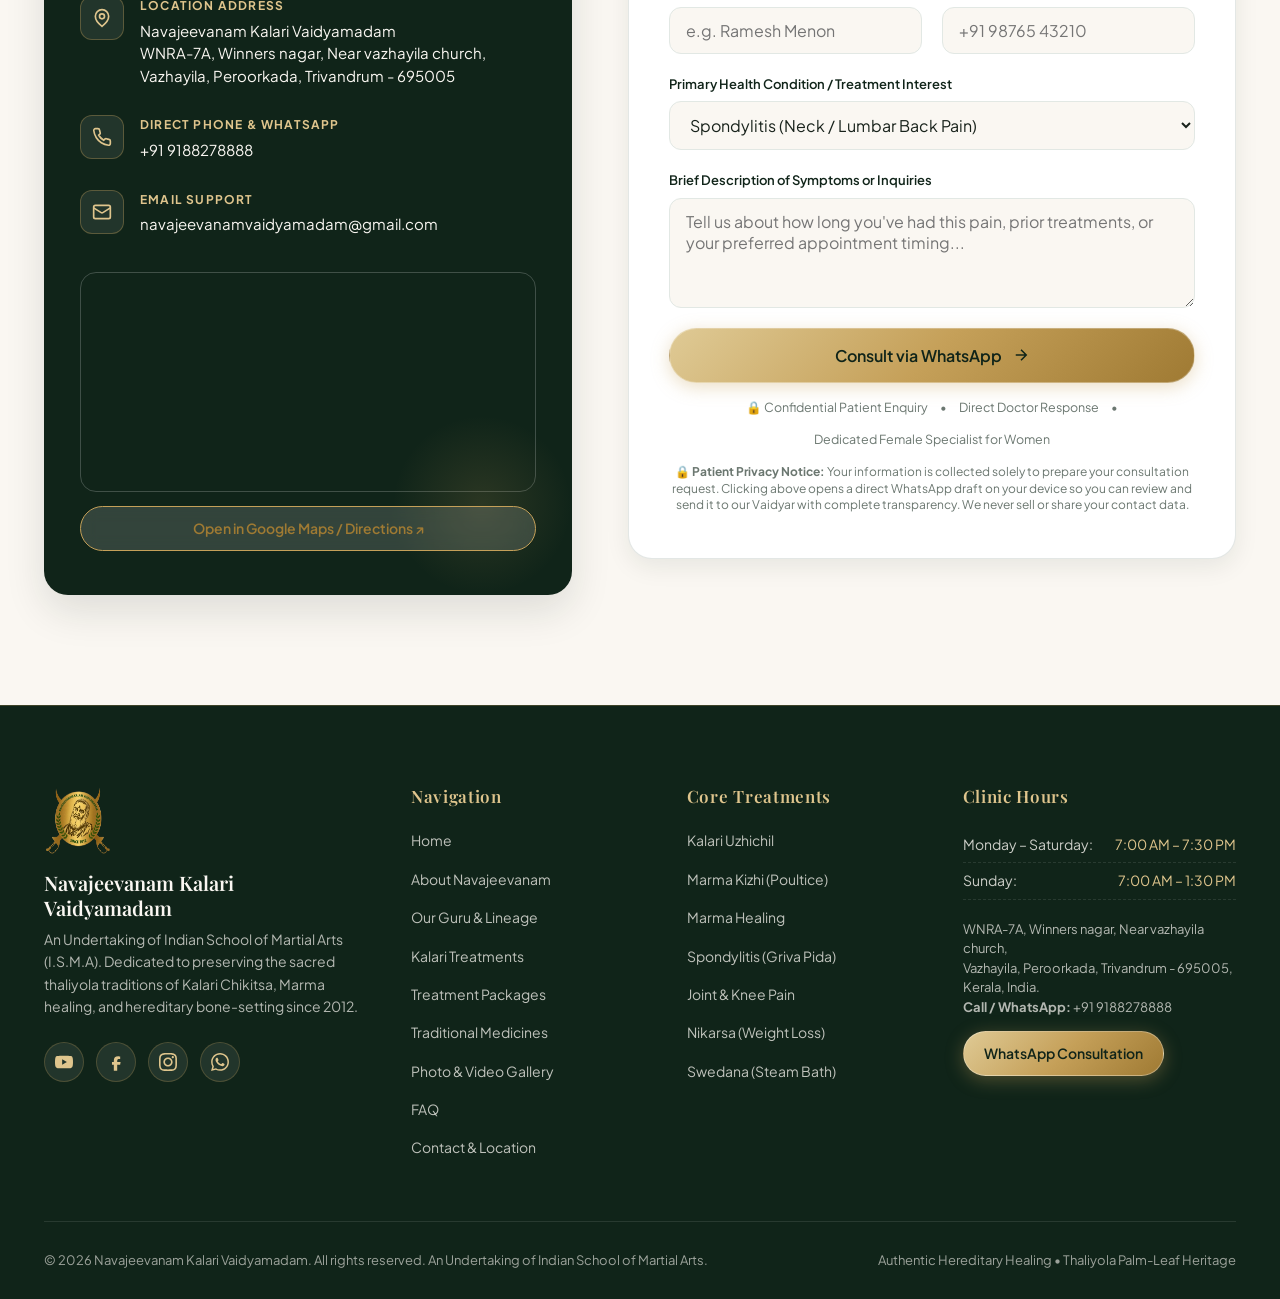
==== commit f269aa25: "feat: update Karthik S Nair Devarmanayil portrait photo and ancestral martial lineage profile" ====
--- a/index.html
+++ b/index.html
@@ -442,7 +442,7 @@
 
           <div style="margin-top: 24px; display: flex; flex-wrap: wrap; gap: 12px; align-items: center;">
             <a href="about.html" class="btn btn-outline-forest">
-              <span>View Full Lineage (Bethel Samji Gurukkal & Karthik S Nair)</span>
+              <span>View Full Lineage (Bethel Samji Gurukkal & Karthik S Nair Devarmanayil)</span>
               <svg class="btn-icon" fill="none" stroke="currentColor" stroke-width="2" viewBox="0 0 24 24"><path d="M5 12h14M12 5l7 7-7 7"/></svg>
             </a>
             <a href="https://wa.me/919447429479?text=Hello%20Navajeevanam%2C%20I%20would%20like%20to%20consult%20with%20Srilakshmi%20M%20regarding%20Women%27s%20Chikilsa." target="_blank" rel="noopener noreferrer" class="btn btn-primary btn-sm">
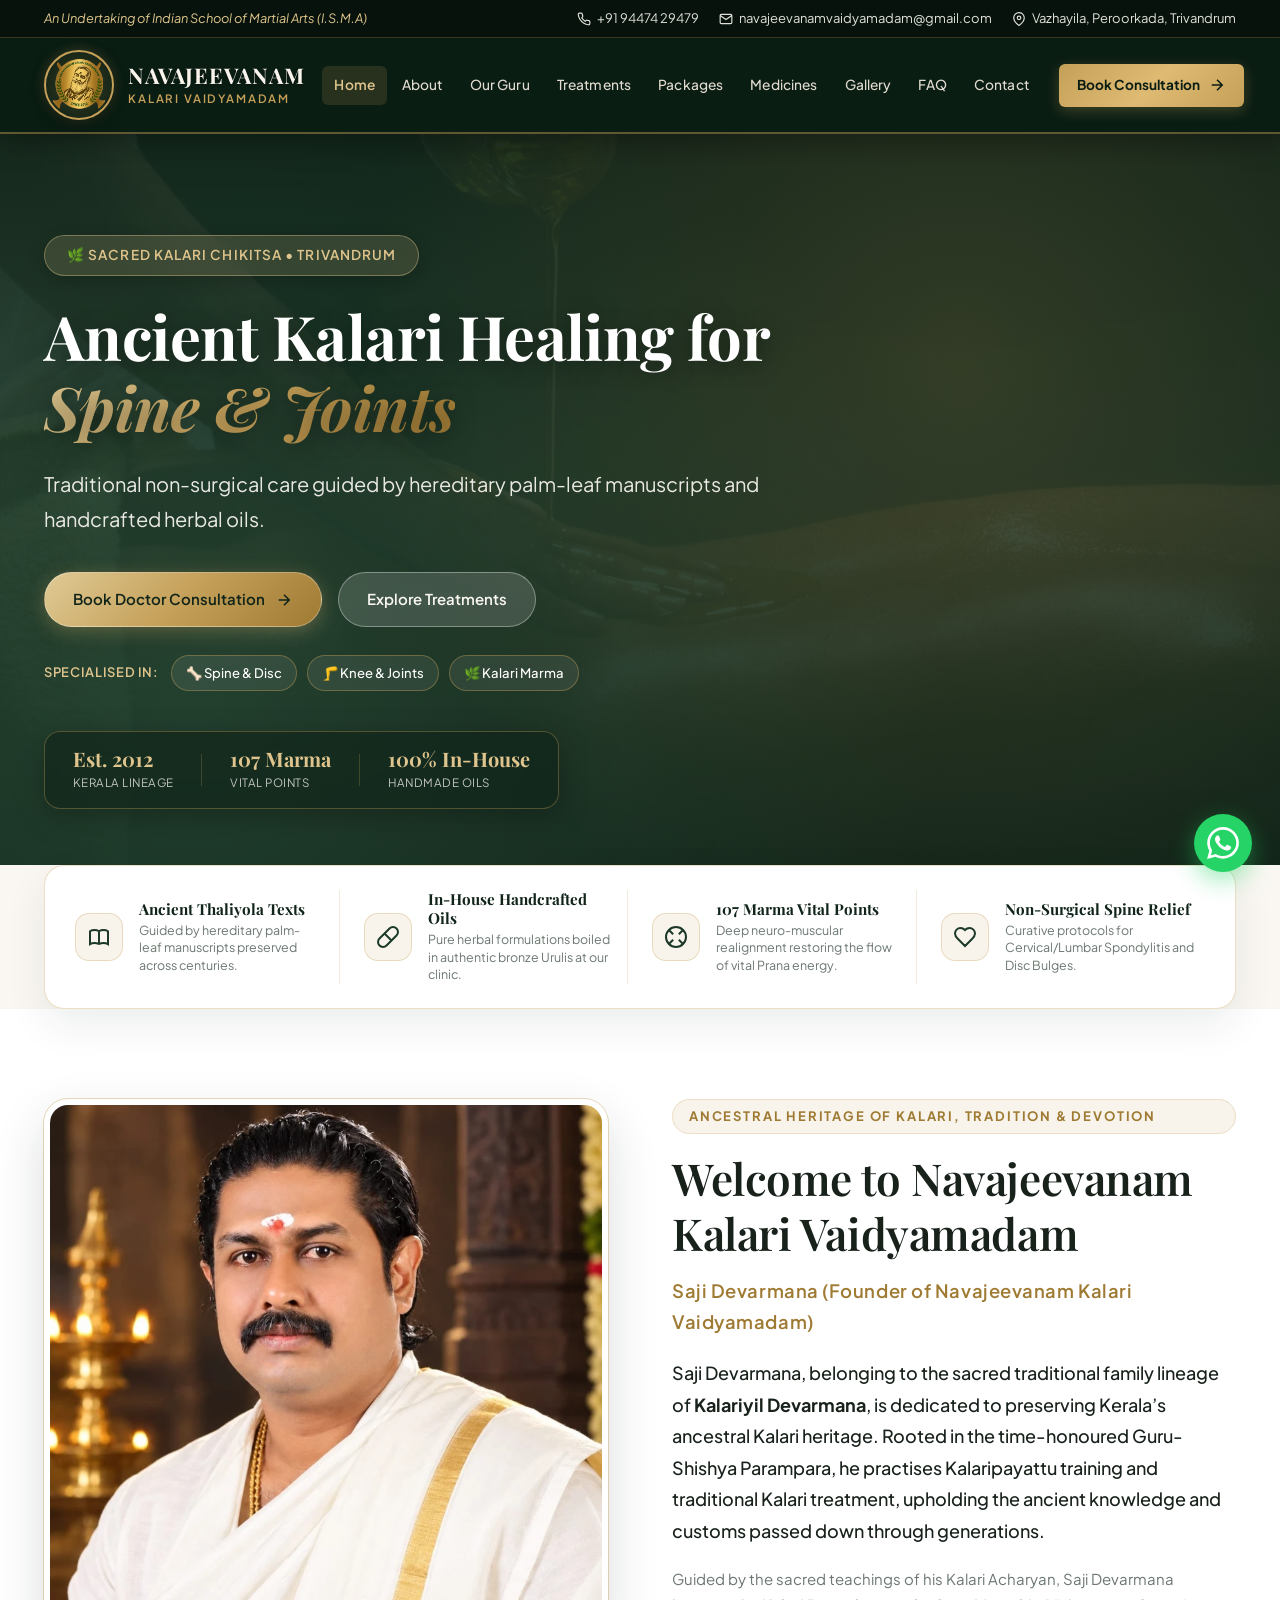
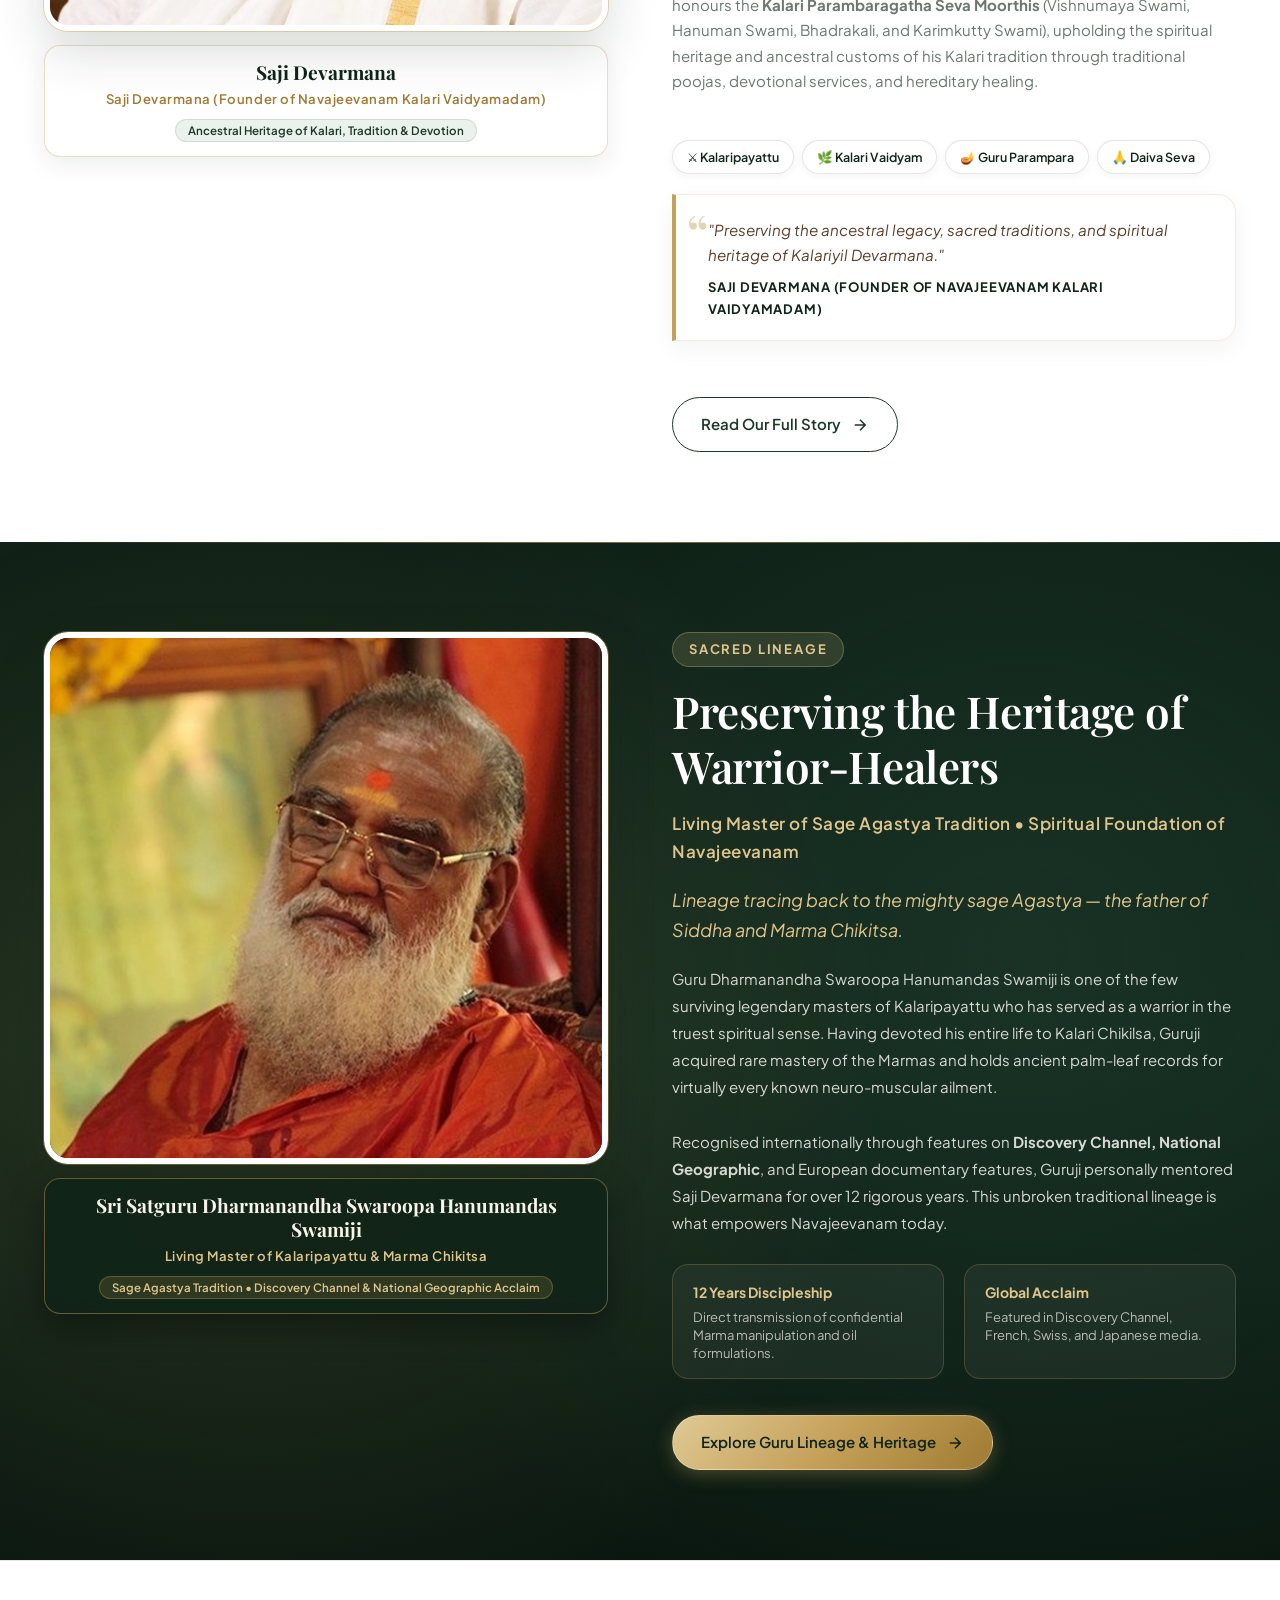
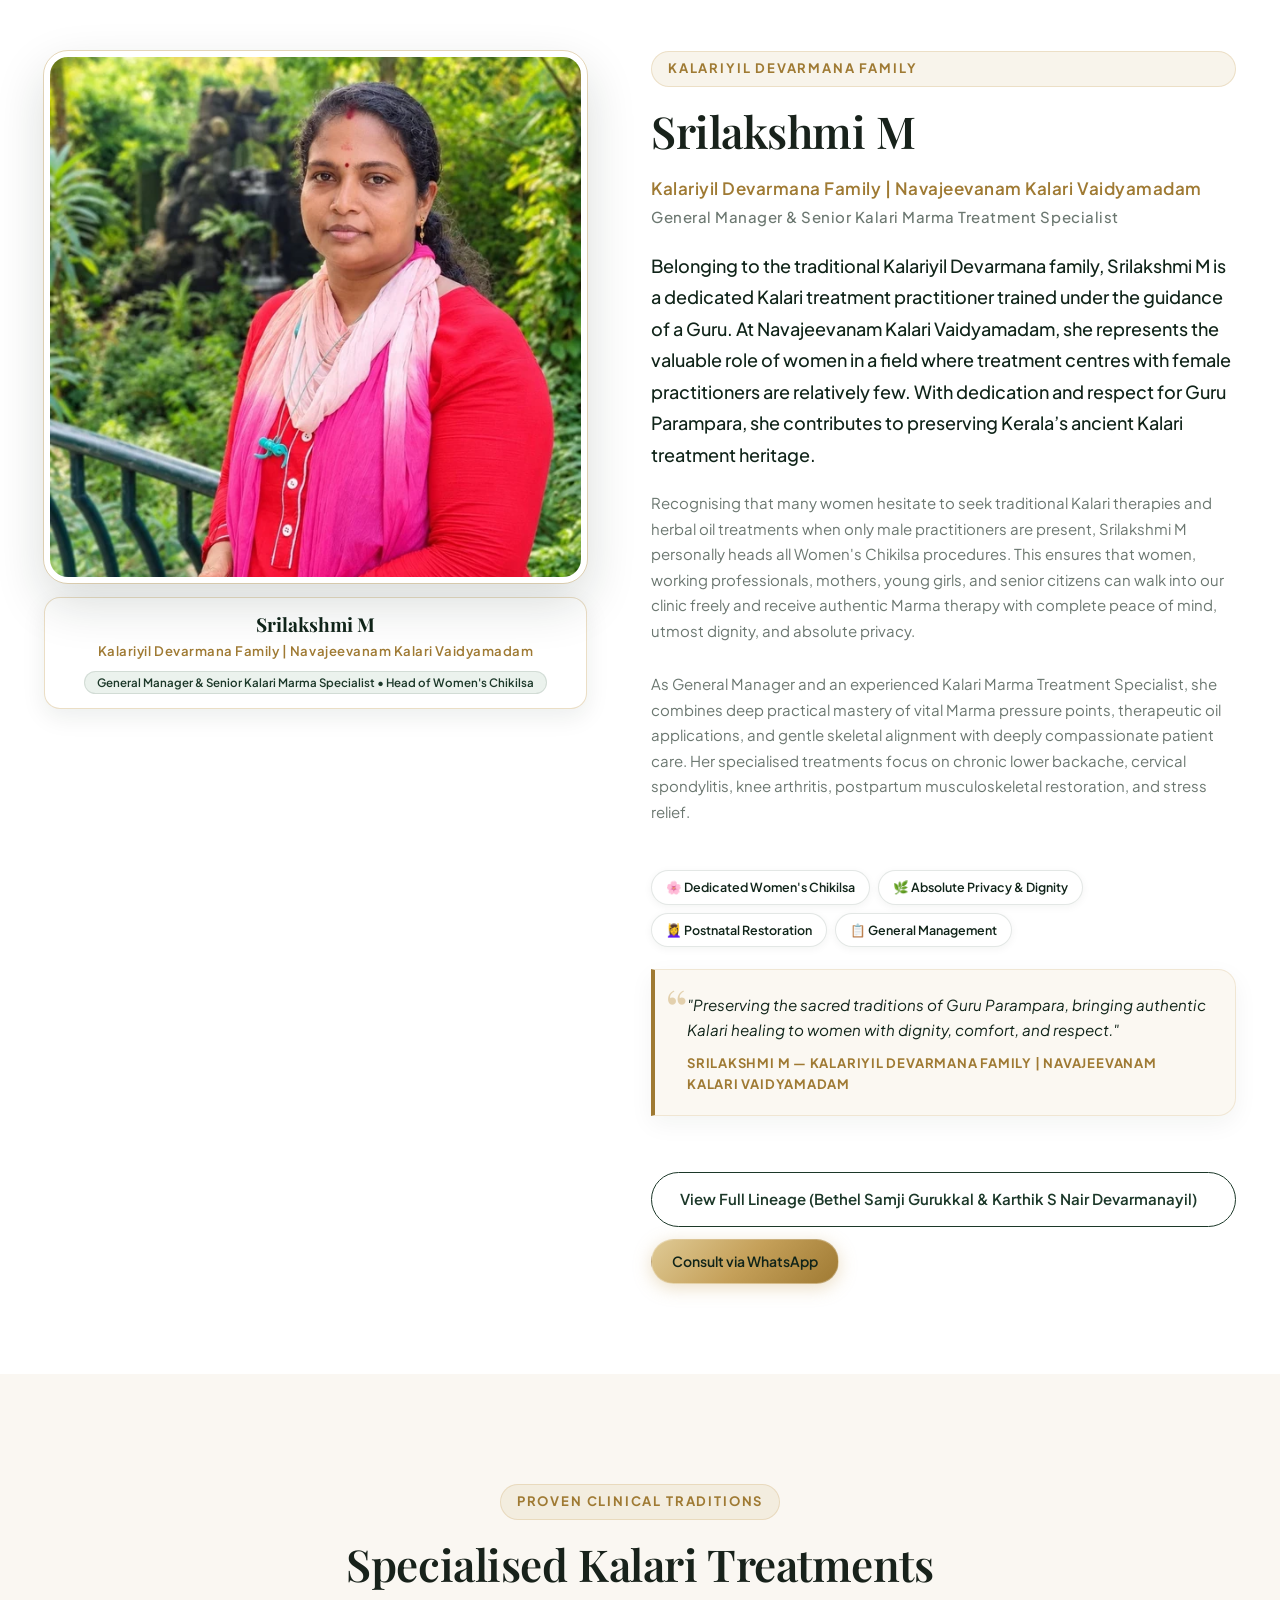
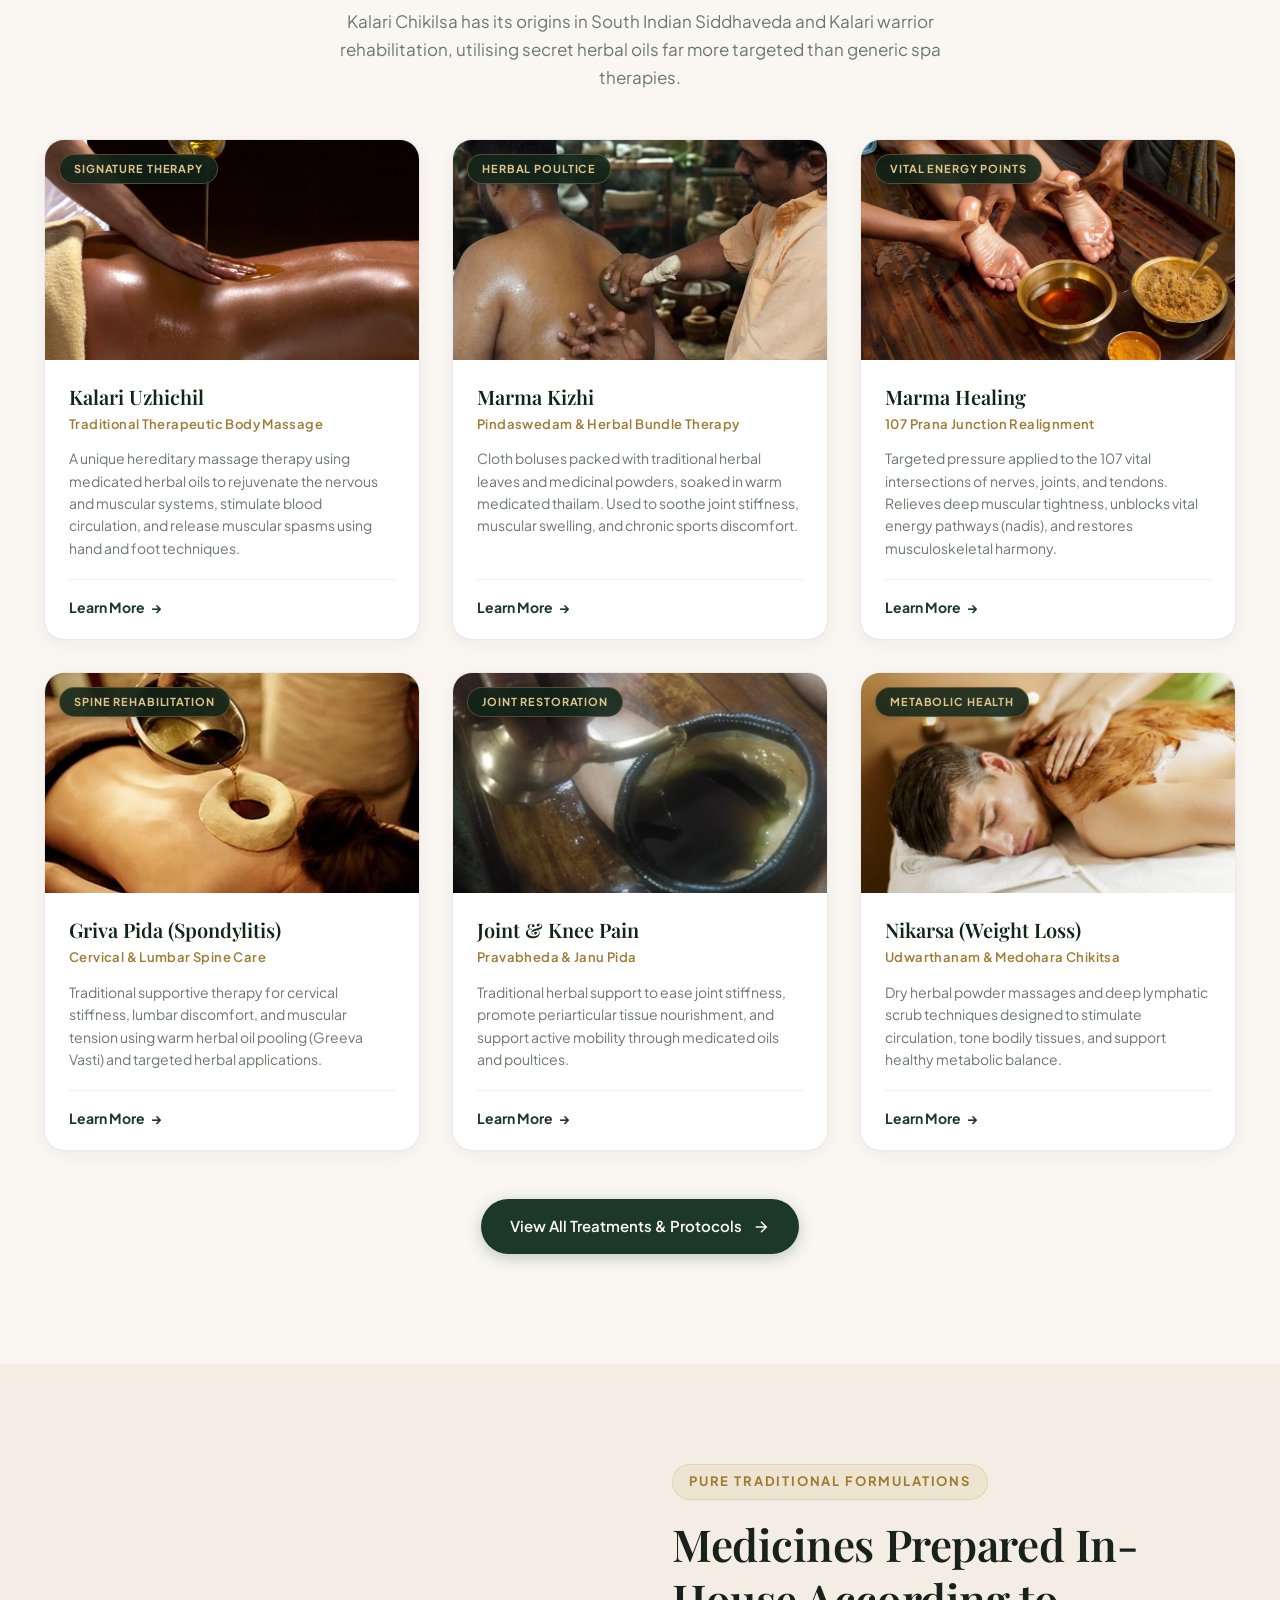
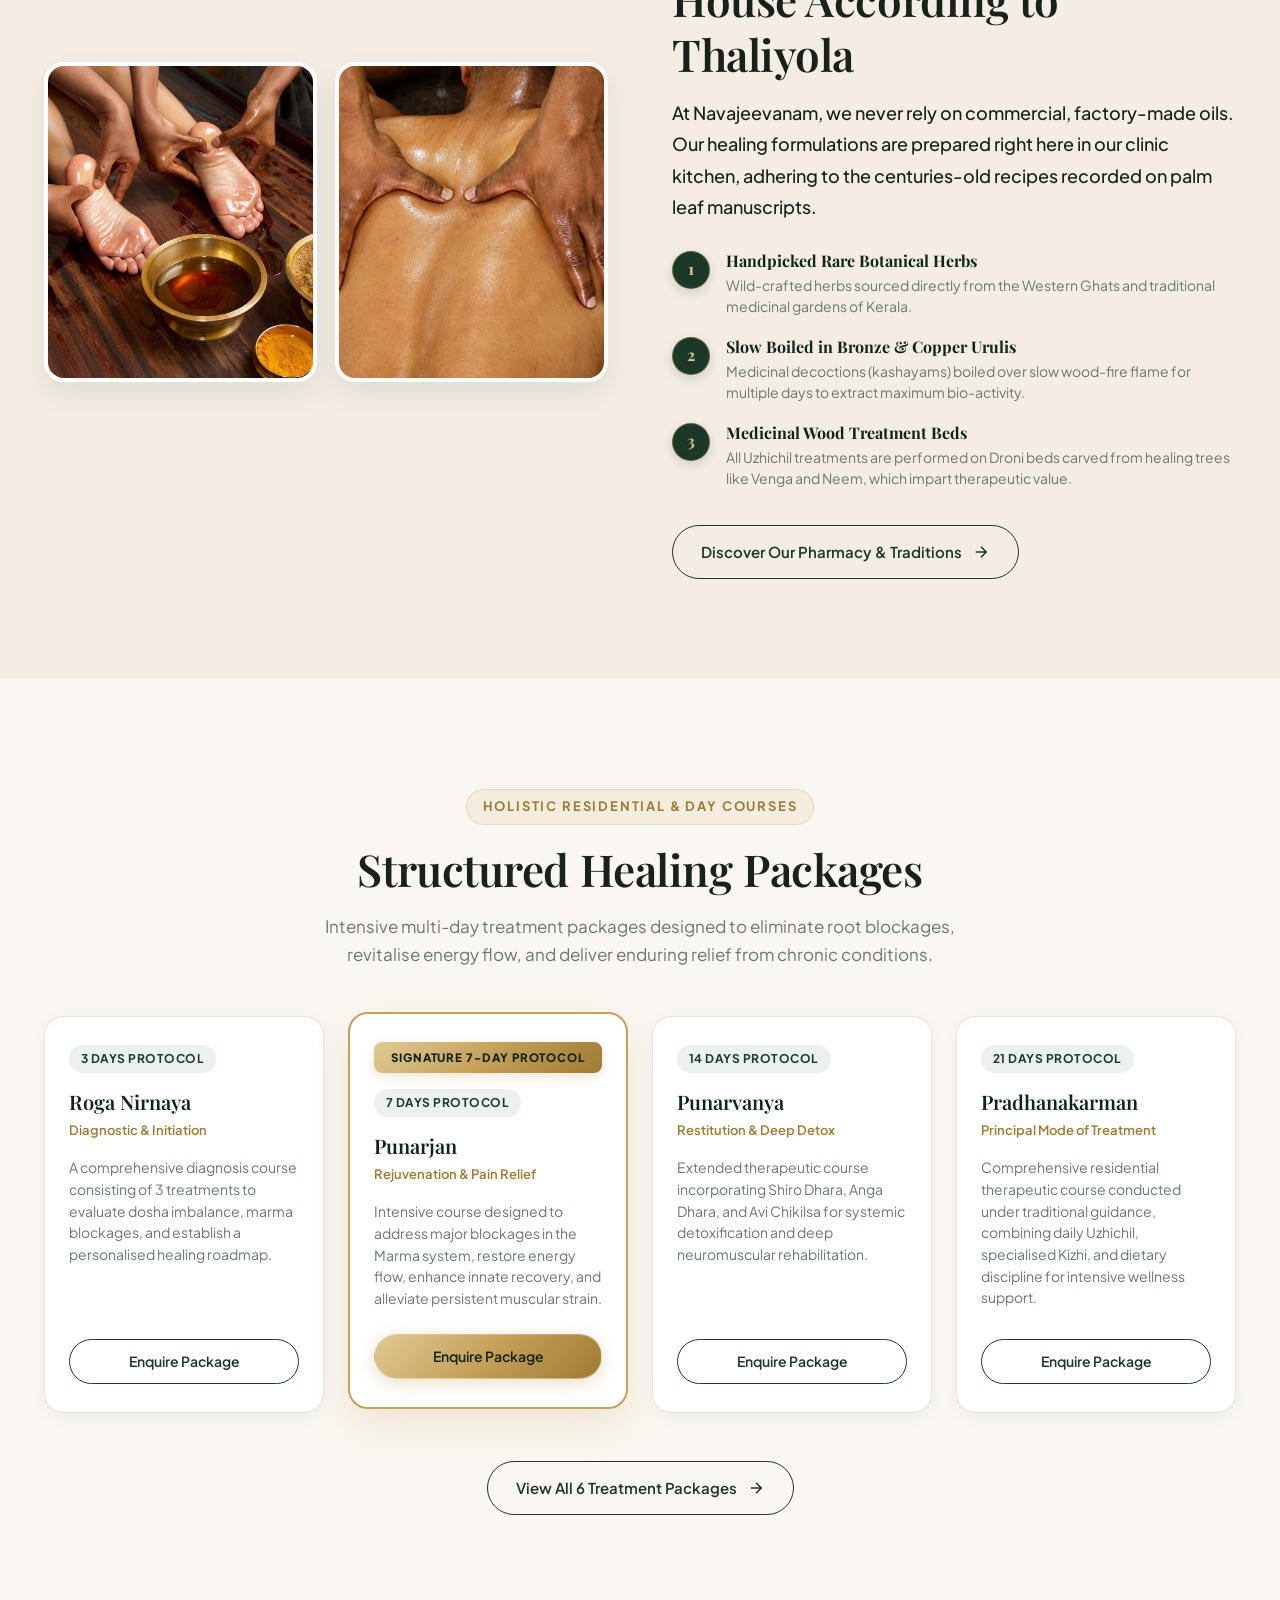
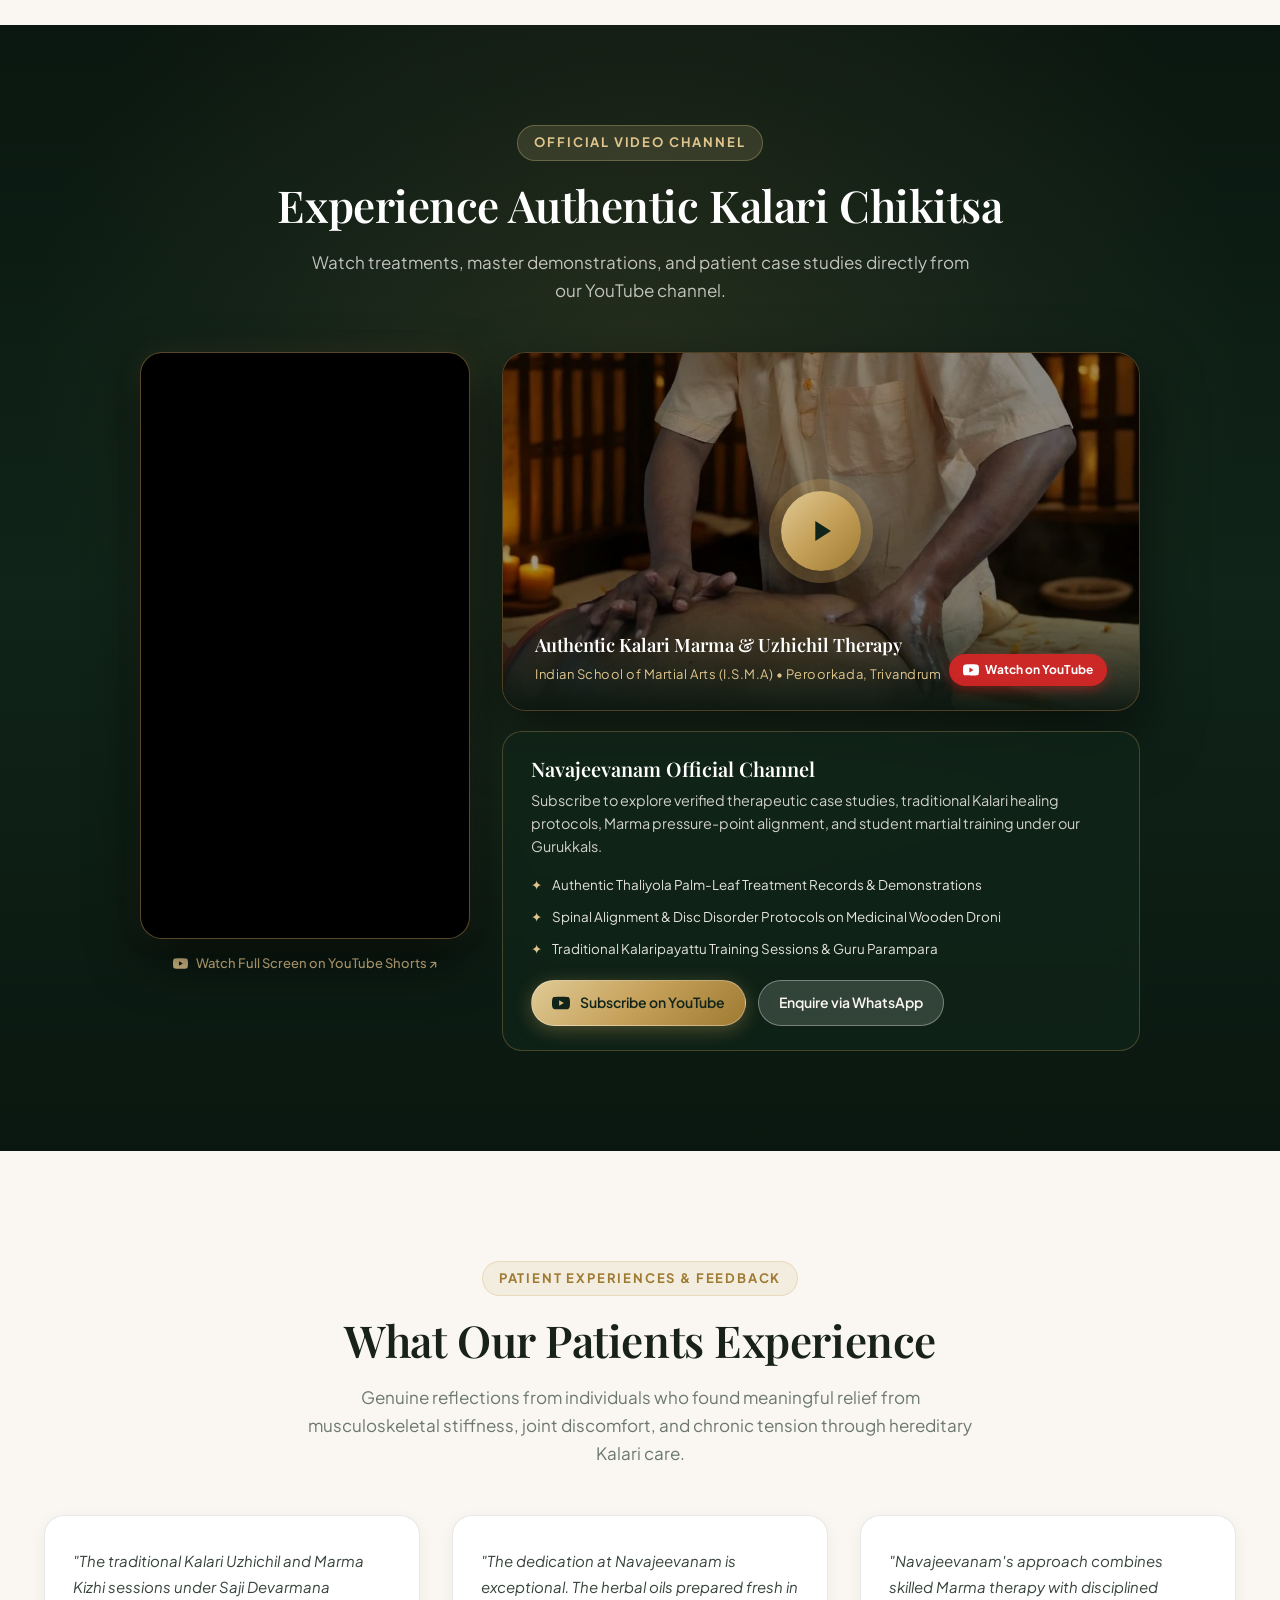
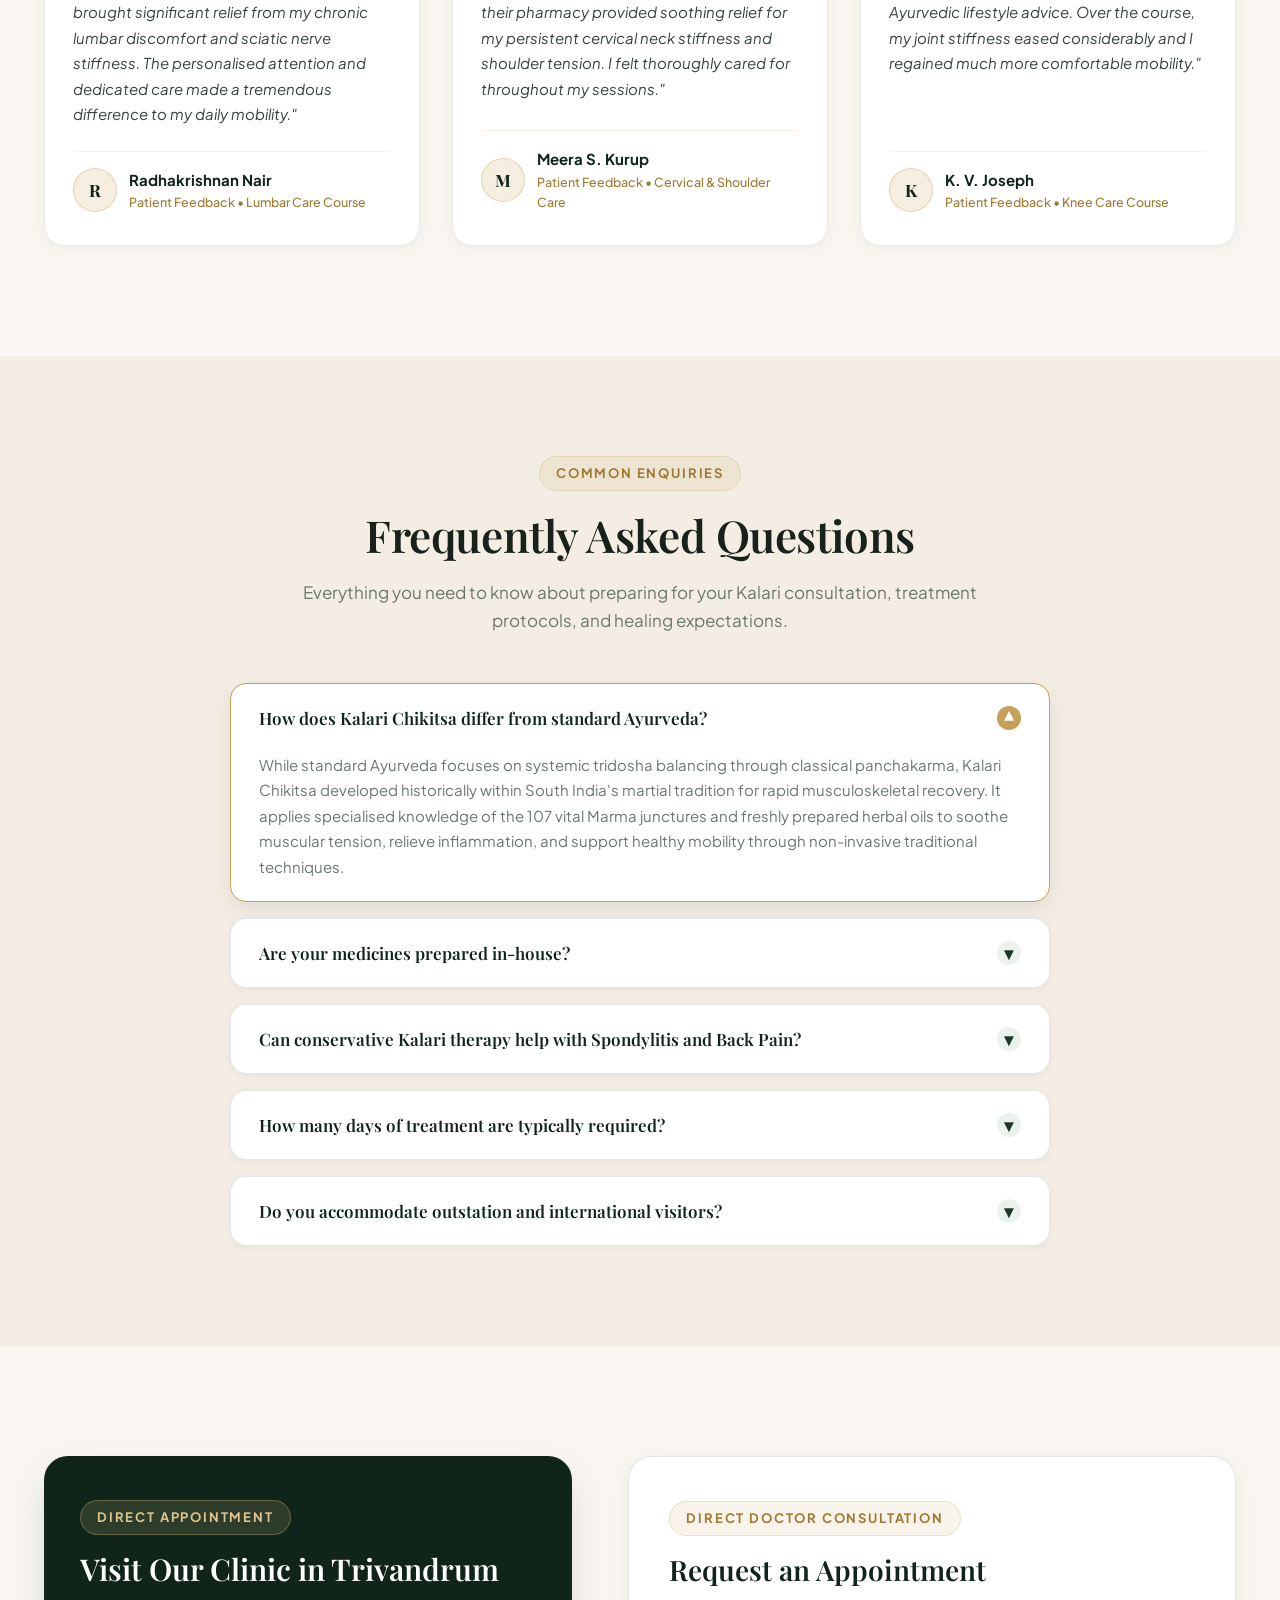
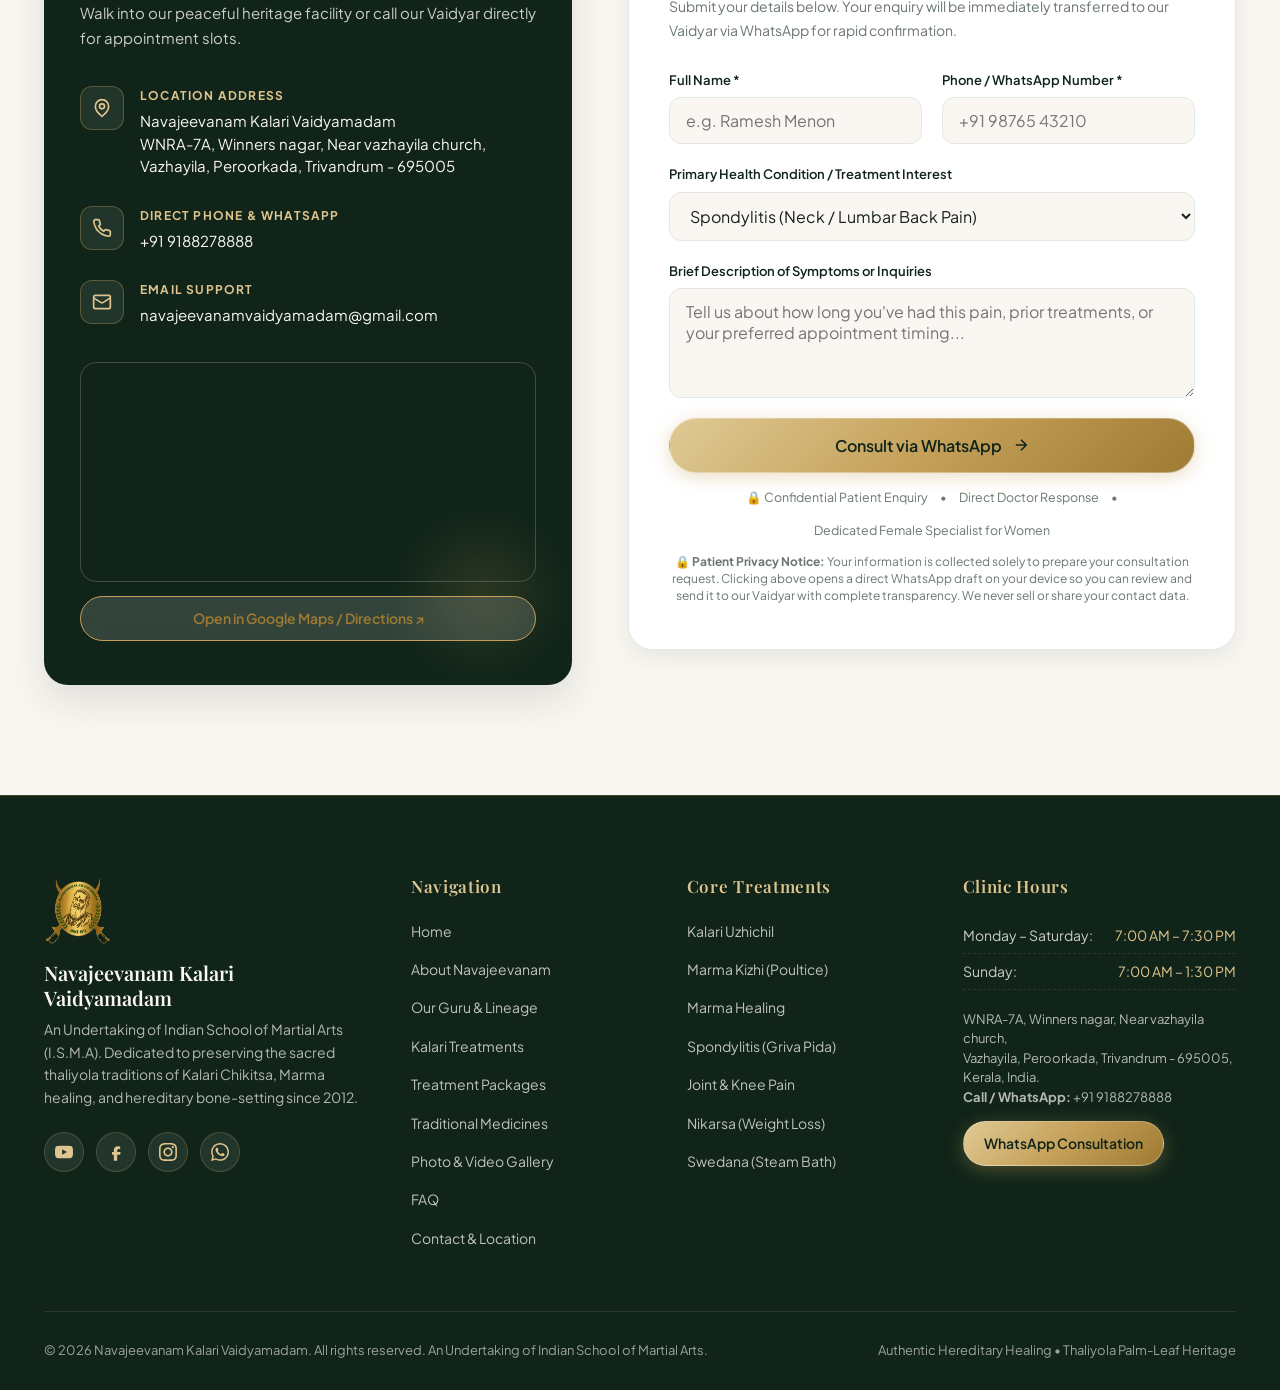
==== commit 53e3b6b5: "feat: embed YouTube Shorts in thoughtful smartphone bezel container alongside channel showcase" ====
--- a/index.html
+++ b/index.html
@@ -723,28 +723,82 @@
         </p>
       </div>
 
-      <a href="https://youtube.com/@navajeevanamvaidyamadam" target="_blank" rel="noopener noreferrer" class="video-showcase-card" aria-label="Watch Navajeevanam Kalari Video Channel on YouTube">
-        <img src="assets/images/gallery-droni-marma.webp" alt="Authentic Kalari Marma & Uzhichil Therapy at Navajeevanam" class="video-poster-img">
-        <div class="video-play-btn" aria-hidden="true">
-          <svg width="34" height="34" fill="currentColor" viewBox="0 0 24 24"><path d="M8 5v14l11-7z"/></svg>
-        </div>
-        <div class="video-caption-bar">
-          <div>
-            <div class="video-caption-title">Authentic Kalari Marma & Uzhichil Therapy at Navajeevanam</div>
-            <div class="video-caption-sub">Indian School of Martial Arts (I.S.M.A) • Peroorkada, Trivandrum</div>
-          </div>
-          <div class="video-badge">
-            <svg width="16" height="16" fill="currentColor" viewBox="0 0 24 24"><path d="M23.498 6.186a3.016 3.016 0 0 0-2.122-2.136C19.505 3.545 12 3.545 12 3.545s-7.505 0-9.377.505A3.017 3.017 0 0 0 .502 6.186C0 8.07 0 12 0 12s0 3.93.502 5.814a3.016 3.016 0 0 0 2.122 2.136c1.871.505 9.376.505 9.376.505s7.505 0 9.377-.505a3.015 3.015 0 0 0 2.122-2.136C24 15.93 24 12 24 12s0-3.93-.502-5.814zM9.545 15.568V8.432L15.818 12l-6.273 3.568z"/></svg>
-            <span>Watch on YouTube</span>
-          </div>
-        </div>
-      </a>
-
-      <div style="margin-top: 36px;">
-        <a href="https://youtube.com/@navajeevanamvaidyamadam" target="_blank" rel="noopener noreferrer" class="btn btn-primary">
-          <svg width="20" height="20" fill="currentColor" viewBox="0 0 24 24"><path d="M23.498 6.186a3.016 3.016 0 0 0-2.122-2.136C19.505 3.545 12 3.545 12 3.545s-7.505 0-9.377.505A3.017 3.017 0 0 0 .502 6.186C0 8.07 0 12 0 12s0 3.93.502 5.814a3.016 3.016 0 0 0 2.122 2.136c1.871.505 9.376.505 9.376.505s7.505 0 9.377-.505a3.015 3.015 0 0 0 2.122-2.136C24 15.93 24 12 24 12s0-3.93-.502-5.814zM9.545 15.568V8.432L15.818 12l-6.273 3.568z"/></svg>
-          <span>Subscribe to Our YouTube Channel</span>
-        </a>
+      <!-- Video Showcase Grid: Vertical Short + Channel Feature -->
+      <div class="video-showcase-grid">
+
+        <!-- Col 1: Vertical YouTube Short -->
+        <div class="short-container-wrapper">
+          <div class="short-frame">
+            <iframe 
+              src="https://www.youtube.com/embed/HdyjZIZrnhU?rel=0&modestbranding=1" 
+              title="Navajeevanam Kalari Demonstration YouTube Short" 
+              loading="lazy"
+              allow="accelerometer; autoplay; clipboard-write; encrypted-media; gyroscope; picture-in-picture; web-share" 
+              referrerpolicy="strict-origin-when-cross-origin" 
+              allowfullscreen>
+            </iframe>
+          </div>
+          <a href="https://youtube.com/shorts/HdyjZIZrnhU?feature=share" target="_blank" rel="noopener noreferrer" class="short-caption-tag">
+            <svg width="15" height="15" fill="currentColor" viewBox="0 0 24 24"><path d="M23.498 6.186a3.016 3.016 0 0 0-2.122-2.136C19.505 3.545 12 3.545 12 3.545s-7.505 0-9.377.505A3.017 3.017 0 0 0 .502 6.186C0 8.07 0 12 0 12s0 3.93.502 5.814a3.016 3.016 0 0 0 2.122 2.136c1.871.505 9.376.505 9.376.505s7.505 0 9.377-.505a3.015 3.015 0 0 0 2.122-2.136C24 15.93 24 12 24 12s0-3.93-.502-5.814zM9.545 15.568V8.432L15.818 12l-6.273 3.568z"/></svg>
+            <span>Watch Full Screen on YouTube Shorts ↗</span>
+          </a>
+        </div>
+
+        <!-- Col 2: Channel Highlight & Media Info -->
+        <div class="video-channel-col">
+          <!-- Featured Channel Video Card -->
+          <a href="https://youtube.com/@navajeevanamvaidyamadam" target="_blank" rel="noopener noreferrer" class="video-showcase-card" style="margin: 0; width: 100%; aspect-ratio: 16 / 9;" aria-label="Watch Navajeevanam Kalari Video Channel on YouTube">
+            <img src="assets/images/gallery-droni-marma.webp" alt="Authentic Kalari Marma & Uzhichil Therapy at Navajeevanam" class="video-poster-img" width="960" height="420" loading="lazy">
+            <div class="video-play-btn" aria-hidden="true">
+              <svg width="34" height="34" fill="currentColor" viewBox="0 0 24 24"><path d="M8 5v14l11-7z"/></svg>
+            </div>
+            <div class="video-caption-bar">
+              <div>
+                <div class="video-caption-title">Authentic Kalari Marma & Uzhichil Therapy</div>
+                <div class="video-caption-sub">Indian School of Martial Arts (I.S.M.A) • Peroorkada, Trivandrum</div>
+              </div>
+              <div class="video-badge">
+                <svg width="16" height="16" fill="currentColor" viewBox="0 0 24 24"><path d="M23.498 6.186a3.016 3.016 0 0 0-2.122-2.136C19.505 3.545 12 3.545 12 3.545s-7.505 0-9.377.505A3.017 3.017 0 0 0 .502 6.186C0 8.07 0 12 0 12s0 3.93.502 5.814a3.016 3.016 0 0 0 2.122 2.136c1.871.505 9.376.505 9.376.505s7.505 0 9.377-.505a3.015 3.015 0 0 0 2.122-2.136C24 15.93 24 12 24 12s0-3.93-.502-5.814zM9.545 15.568V8.432L15.818 12l-6.273 3.568z"/></svg>
+                <span>Watch on YouTube</span>
+              </div>
+            </div>
+          </a>
+
+          <!-- Channel Info Card -->
+          <div class="channel-info-card">
+            <h3 class="channel-info-title">
+              <span>Navajeevanam Official Channel</span>
+            </h3>
+            <p class="channel-info-desc">
+              Subscribe to explore verified therapeutic case studies, traditional Kalari healing protocols, Marma pressure-point alignment, and student martial training under our Gurukkals.
+            </p>
+            <ul class="channel-features-list">
+              <li class="channel-feature-item">
+                <span class="channel-feature-icon">✦</span>
+                <span>Authentic Thaliyola Palm-Leaf Treatment Records & Demonstrations</span>
+              </li>
+              <li class="channel-feature-item">
+                <span class="channel-feature-icon">✦</span>
+                <span>Spinal Alignment & Disc Disorder Protocols on Medicinal Wooden Droni</span>
+              </li>
+              <li class="channel-feature-item">
+                <span class="channel-feature-icon">✦</span>
+                <span>Traditional Kalaripayattu Training Sessions & Guru Parampara</span>
+              </li>
+            </ul>
+
+            <div class="channel-action-btns">
+              <a href="https://youtube.com/@navajeevanamvaidyamadam" target="_blank" rel="noopener noreferrer" class="btn btn-primary btn-sm">
+                <svg width="18" height="18" fill="currentColor" viewBox="0 0 24 24"><path d="M23.498 6.186a3.016 3.016 0 0 0-2.122-2.136C19.505 3.545 12 3.545 12 3.545s-7.505 0-9.377.505A3.017 3.017 0 0 0 .502 6.186C0 8.07 0 12 0 12s0 3.93.502 5.814a3.016 3.016 0 0 0 2.122 2.136c1.871.505 9.376.505 9.376.505s7.505 0 9.377-.505a3.015 3.015 0 0 0 2.122-2.136C24 15.93 24 12 24 12s0-3.93-.502-5.814zM9.545 15.568V8.432L15.818 12l-6.273 3.568z"/></svg>
+                <span>Subscribe on YouTube</span>
+              </a>
+              <a href="https://wa.me/919188278888?text=Hello!%20I%20would%20like%20to%20know%20more%20about%20Kalari%20and%20Ayurvedha%20treatments%20at%20Navajeevanam.%20Could%20you%20please%20share%20the%20details%3F" target="_blank" rel="noopener noreferrer" class="btn btn-secondary btn-sm">
+                <span>Enquire via WhatsApp</span>
+              </a>
+            </div>
+          </div>
+        </div>
+
       </div>
     </div>
   </section>
--- a/css/style.css
+++ b/css/style.css
@@ -1625,6 +1625,120 @@
 }
 
 /* ==========================================================================
+   YouTube Dual Video Showcase & Shorts Embed
+   ========================================================================== */
+.video-showcase-grid {
+  display: grid;
+  grid-template-columns: 330px 1fr;
+  gap: 32px;
+  max-width: 1000px;
+  margin: 0 auto;
+  align-items: start;
+}
+
+.short-container-wrapper {
+  display: flex;
+  flex-direction: column;
+  align-items: center;
+}
+
+.short-frame {
+  width: 100%;
+  max-width: 330px;
+  aspect-ratio: 9 / 16;
+  border-radius: 22px;
+  overflow: hidden;
+  border: 1.5px solid rgba(197, 160, 89, 0.45);
+  box-shadow: 0 20px 50px rgba(0, 0, 0, 0.65), 0 0 25px rgba(197, 160, 89, 0.12);
+  background: #000;
+  position: relative;
+}
+
+.short-frame iframe {
+  width: 100%;
+  height: 100%;
+  border: none;
+  display: block;
+}
+
+.short-caption-tag {
+  margin-top: 14px;
+  display: inline-flex;
+  align-items: center;
+  gap: 8px;
+  font-size: 0.8125rem;
+  color: var(--gold-light);
+  text-decoration: none;
+  font-weight: 500;
+  transition: color var(--transition-fast);
+}
+
+.short-caption-tag:hover {
+  color: #fff;
+}
+
+.video-channel-col {
+  display: flex;
+  flex-direction: column;
+  gap: 20px;
+}
+
+.channel-info-card {
+  background: rgba(16, 36, 25, 0.75);
+  border: 1px solid rgba(197, 160, 89, 0.3);
+  border-radius: 20px;
+  padding: 24px 28px;
+  text-align: left;
+  backdrop-filter: blur(10px);
+}
+
+.channel-info-title {
+  font-family: var(--font-serif);
+  font-size: 1.25rem;
+  color: #fff;
+  margin-bottom: 8px;
+  display: flex;
+  align-items: center;
+  gap: 10px;
+}
+
+.channel-info-desc {
+  font-size: 0.9rem;
+  line-height: 1.6;
+  color: rgba(250, 247, 242, 0.82);
+  margin-bottom: 16px;
+}
+
+.channel-features-list {
+  list-style: none;
+  padding: 0;
+  margin: 0 0 20px 0;
+  display: grid;
+  grid-template-columns: 1fr;
+  gap: 10px;
+}
+
+.channel-feature-item {
+  display: flex;
+  align-items: center;
+  gap: 10px;
+  font-size: 0.84rem;
+  color: rgba(250, 247, 242, 0.9);
+}
+
+.channel-feature-icon {
+  color: var(--gold-light);
+  font-weight: bold;
+}
+
+.channel-action-btns {
+  display: flex;
+  flex-wrap: wrap;
+  gap: 12px;
+  align-items: center;
+}
+
+/* ==========================================================================
    Testimonials Section (Elevated Verified Badges)
    ========================================================================== */
 .testimonials-section {
--- a/css/responsive.css
+++ b/css/responsive.css
@@ -612,6 +612,36 @@
     padding: 4px 10px !important;
   }
 
+  .video-showcase-grid {
+    grid-template-columns: 1fr !important;
+    gap: 36px !important;
+  }
+
+  .short-container-wrapper {
+    margin: 0 auto !important;
+    max-width: 320px !important;
+  }
+
+  .short-frame {
+    max-width: 320px !important;
+    border-radius: 18px !important;
+  }
+
+  .channel-info-card {
+    padding: 20px 18px !important;
+    border-radius: 16px !important;
+  }
+
+  .channel-action-btns {
+    flex-direction: column !important;
+    align-items: stretch !important;
+  }
+
+  .channel-action-btns .btn {
+    width: 100% !important;
+    justify-content: center !important;
+  }
+
   /* Testimonials */
   .testimonials-section {
     padding: 70px 0 !important;
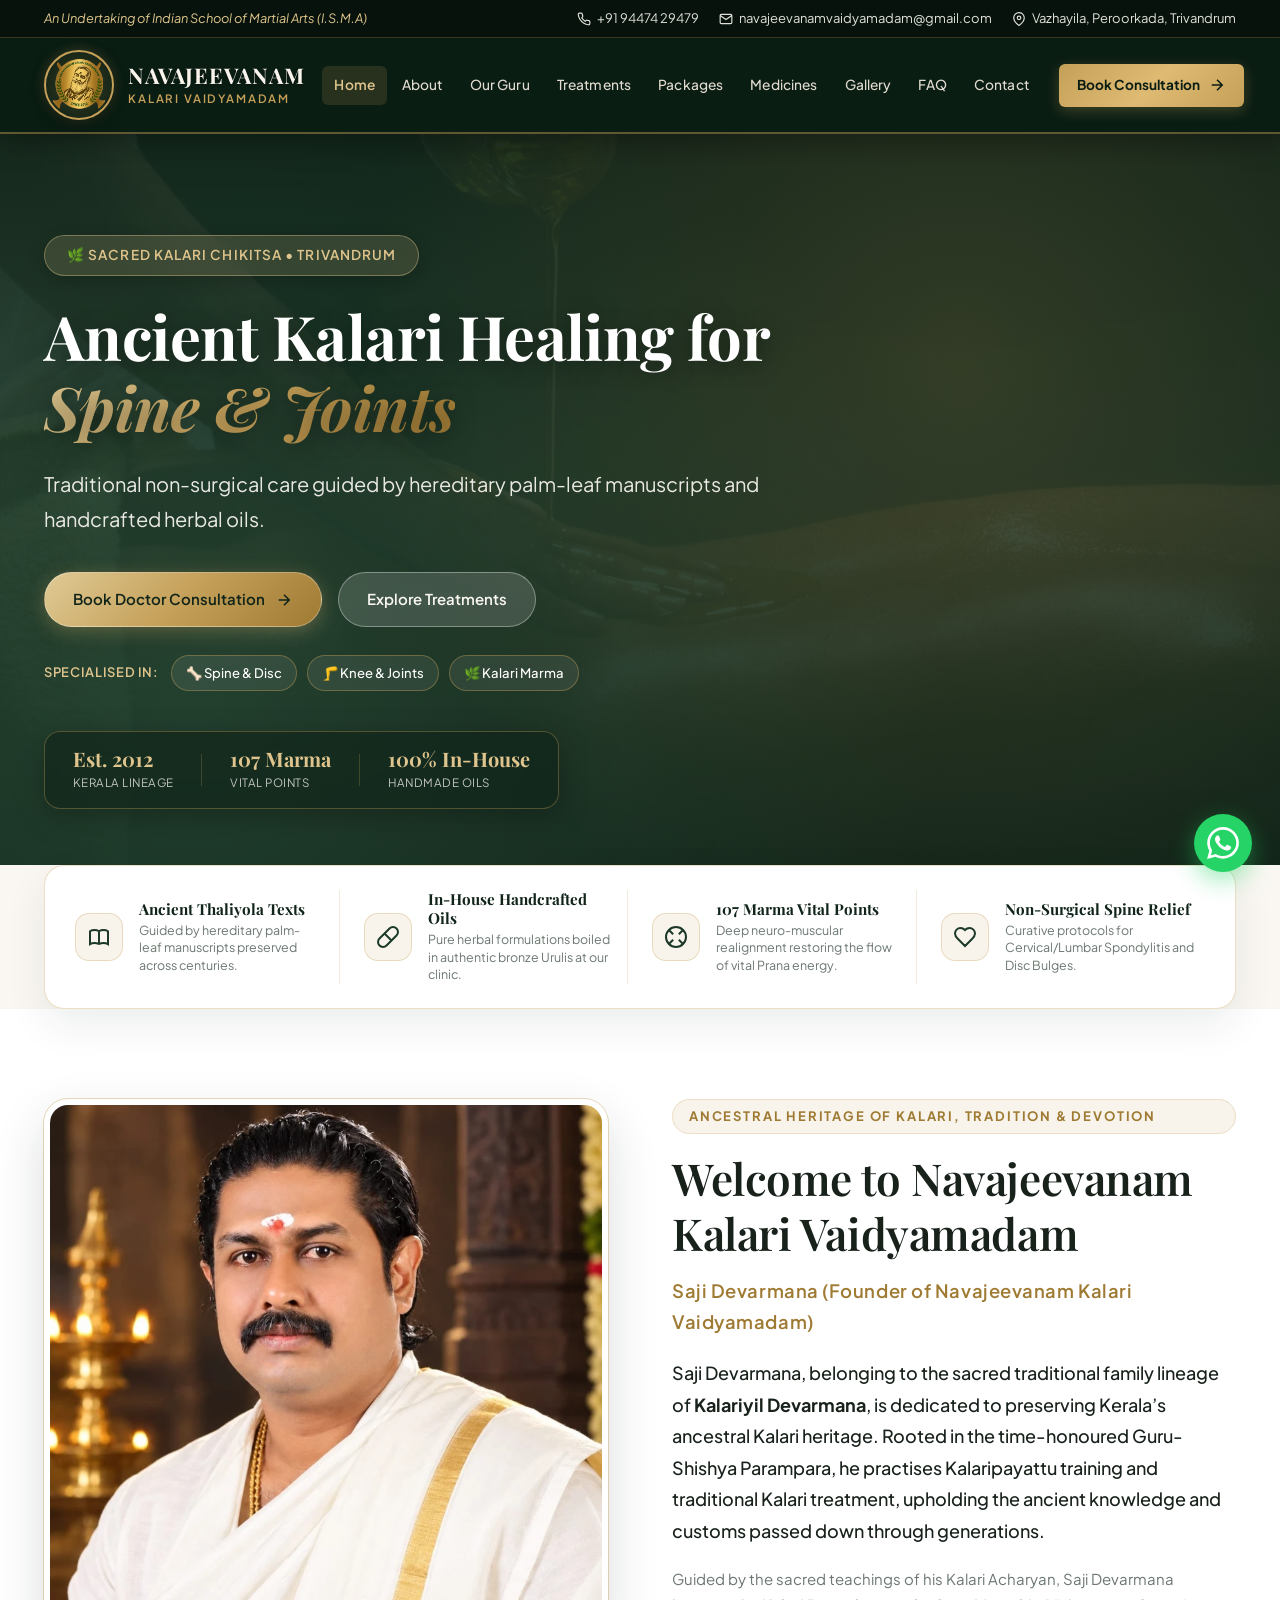
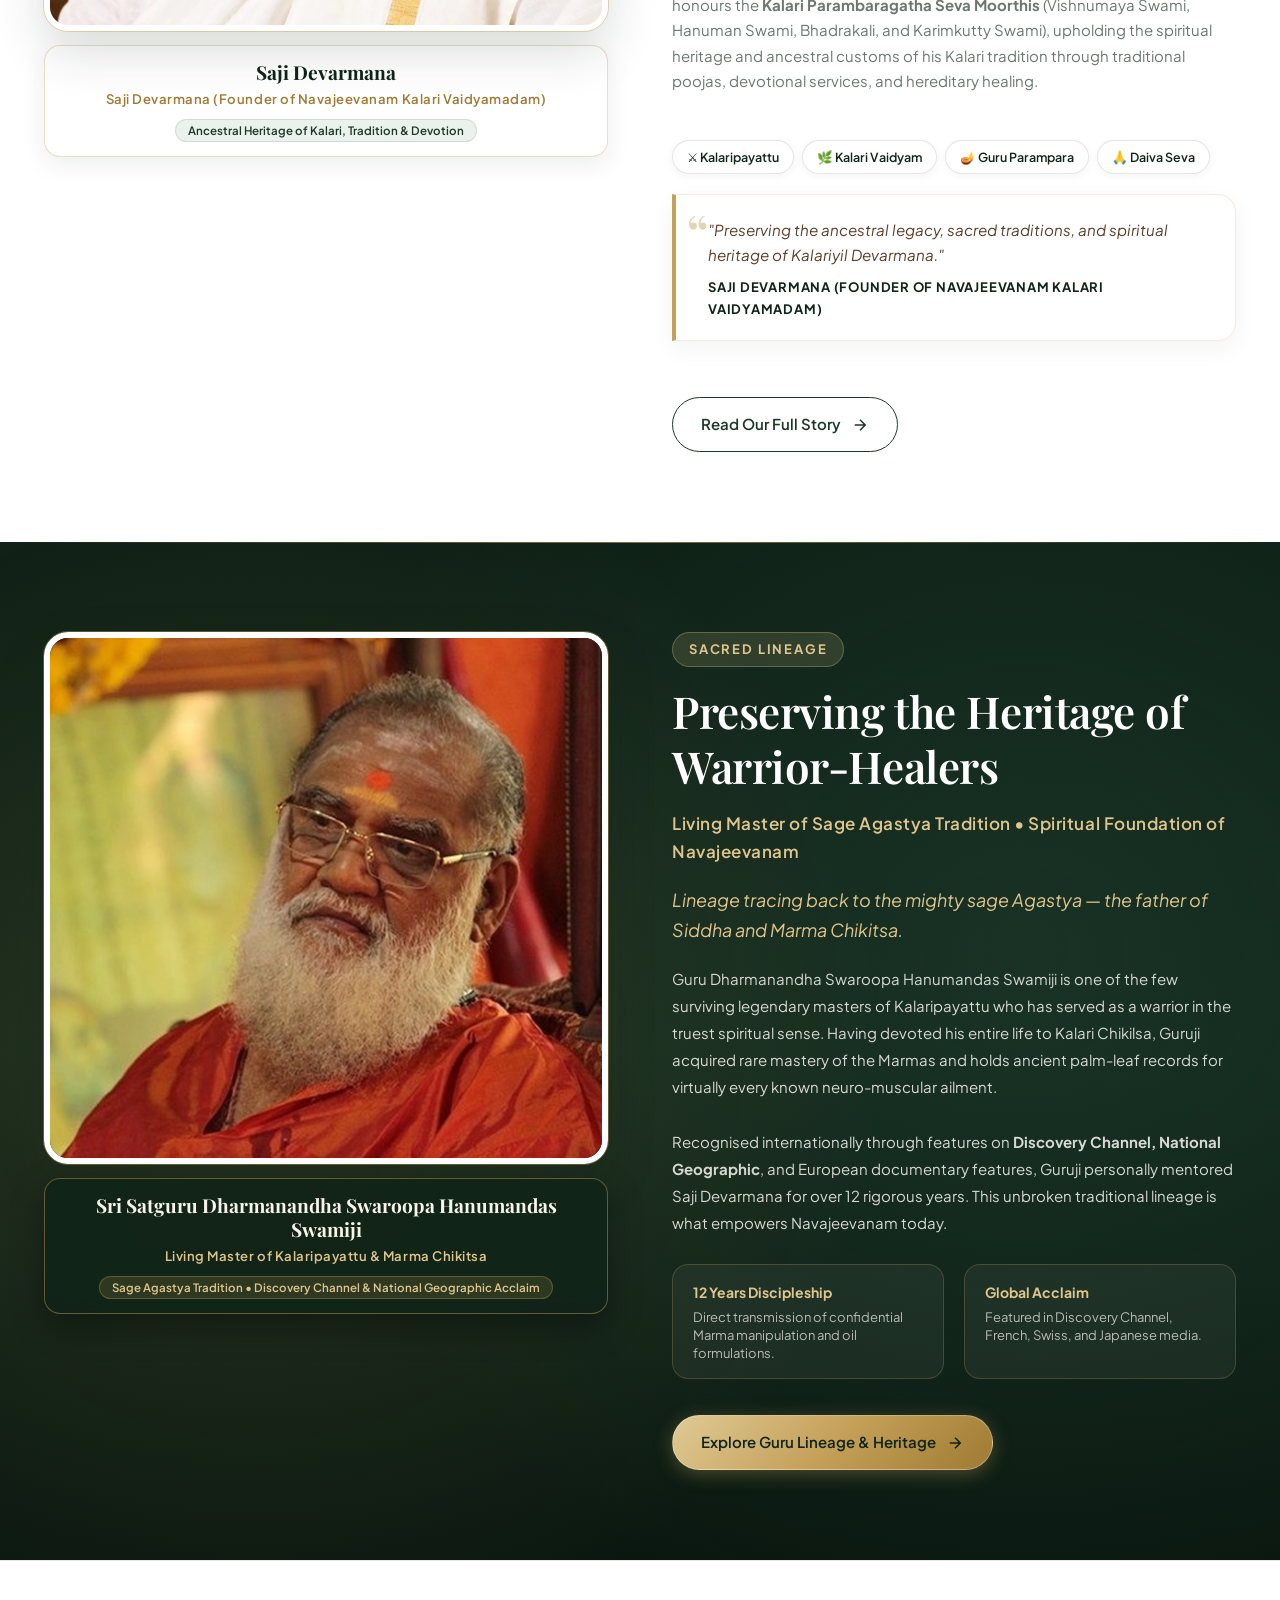
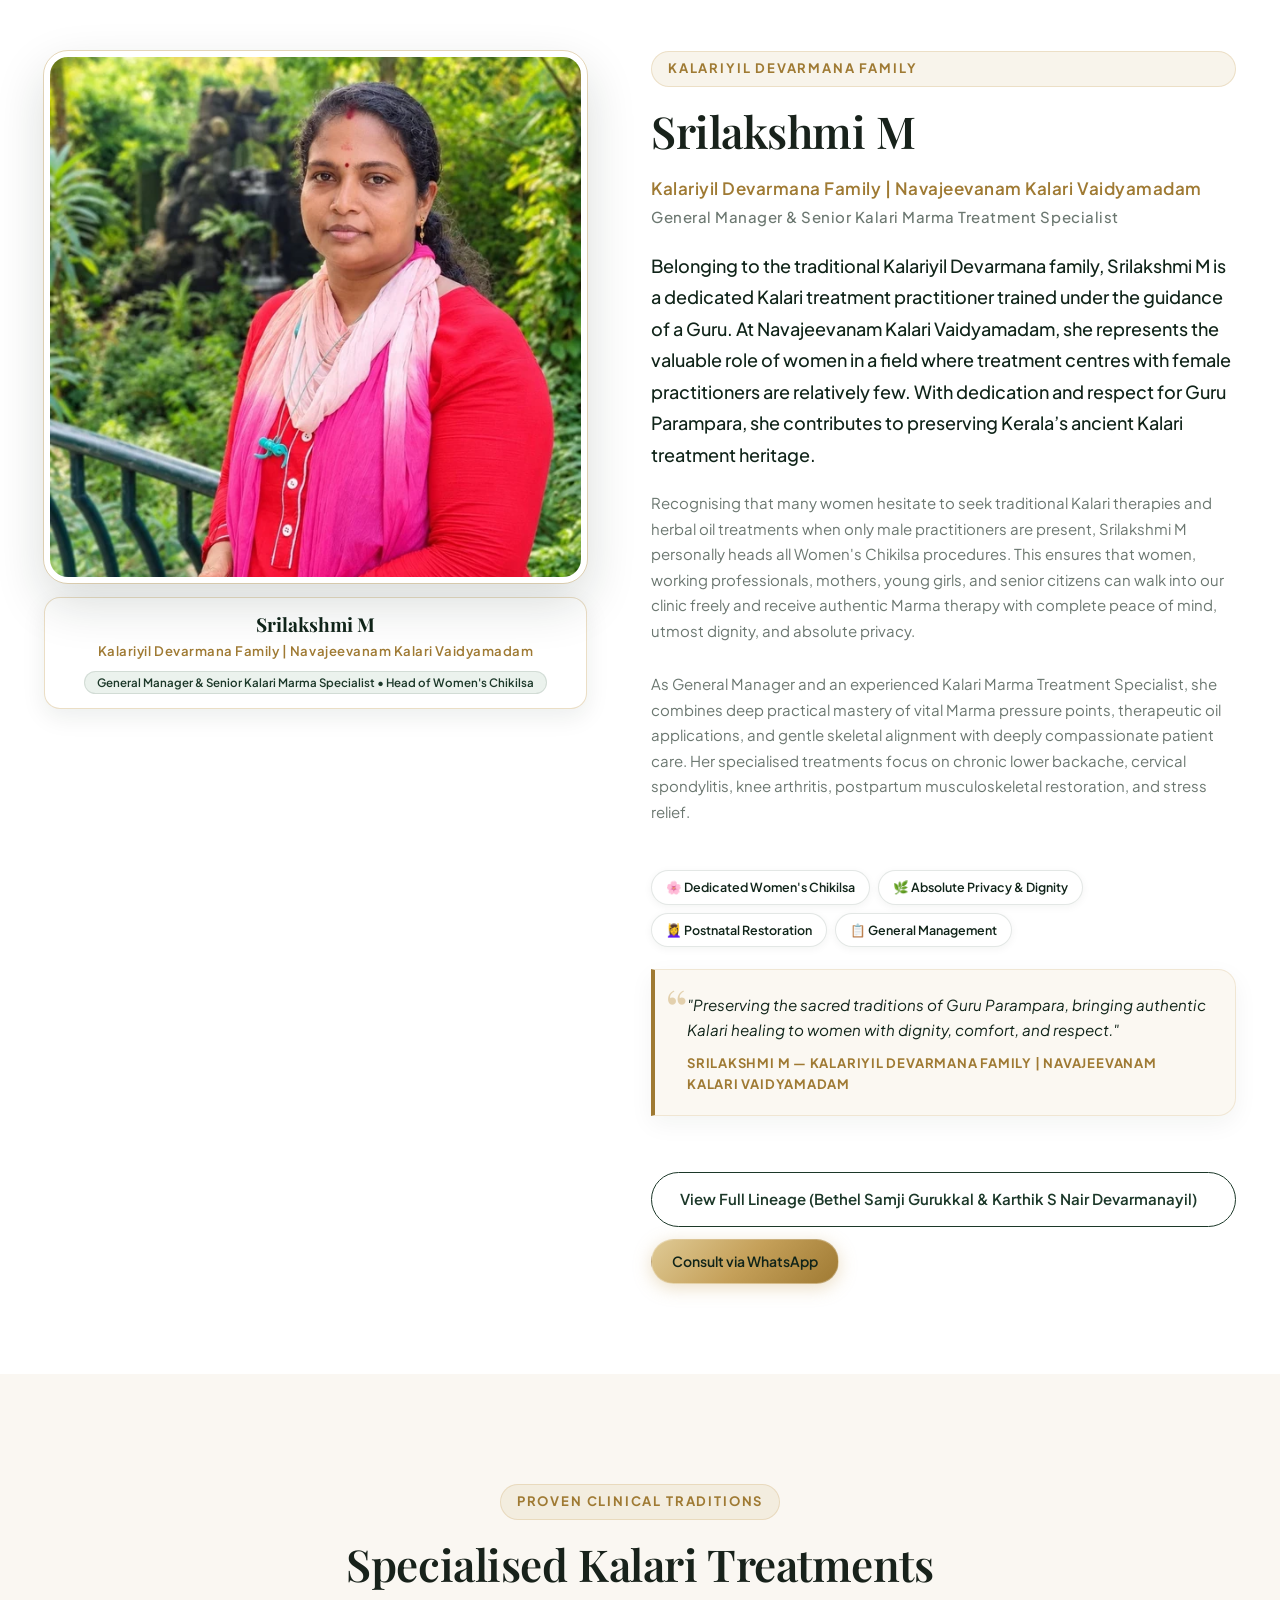
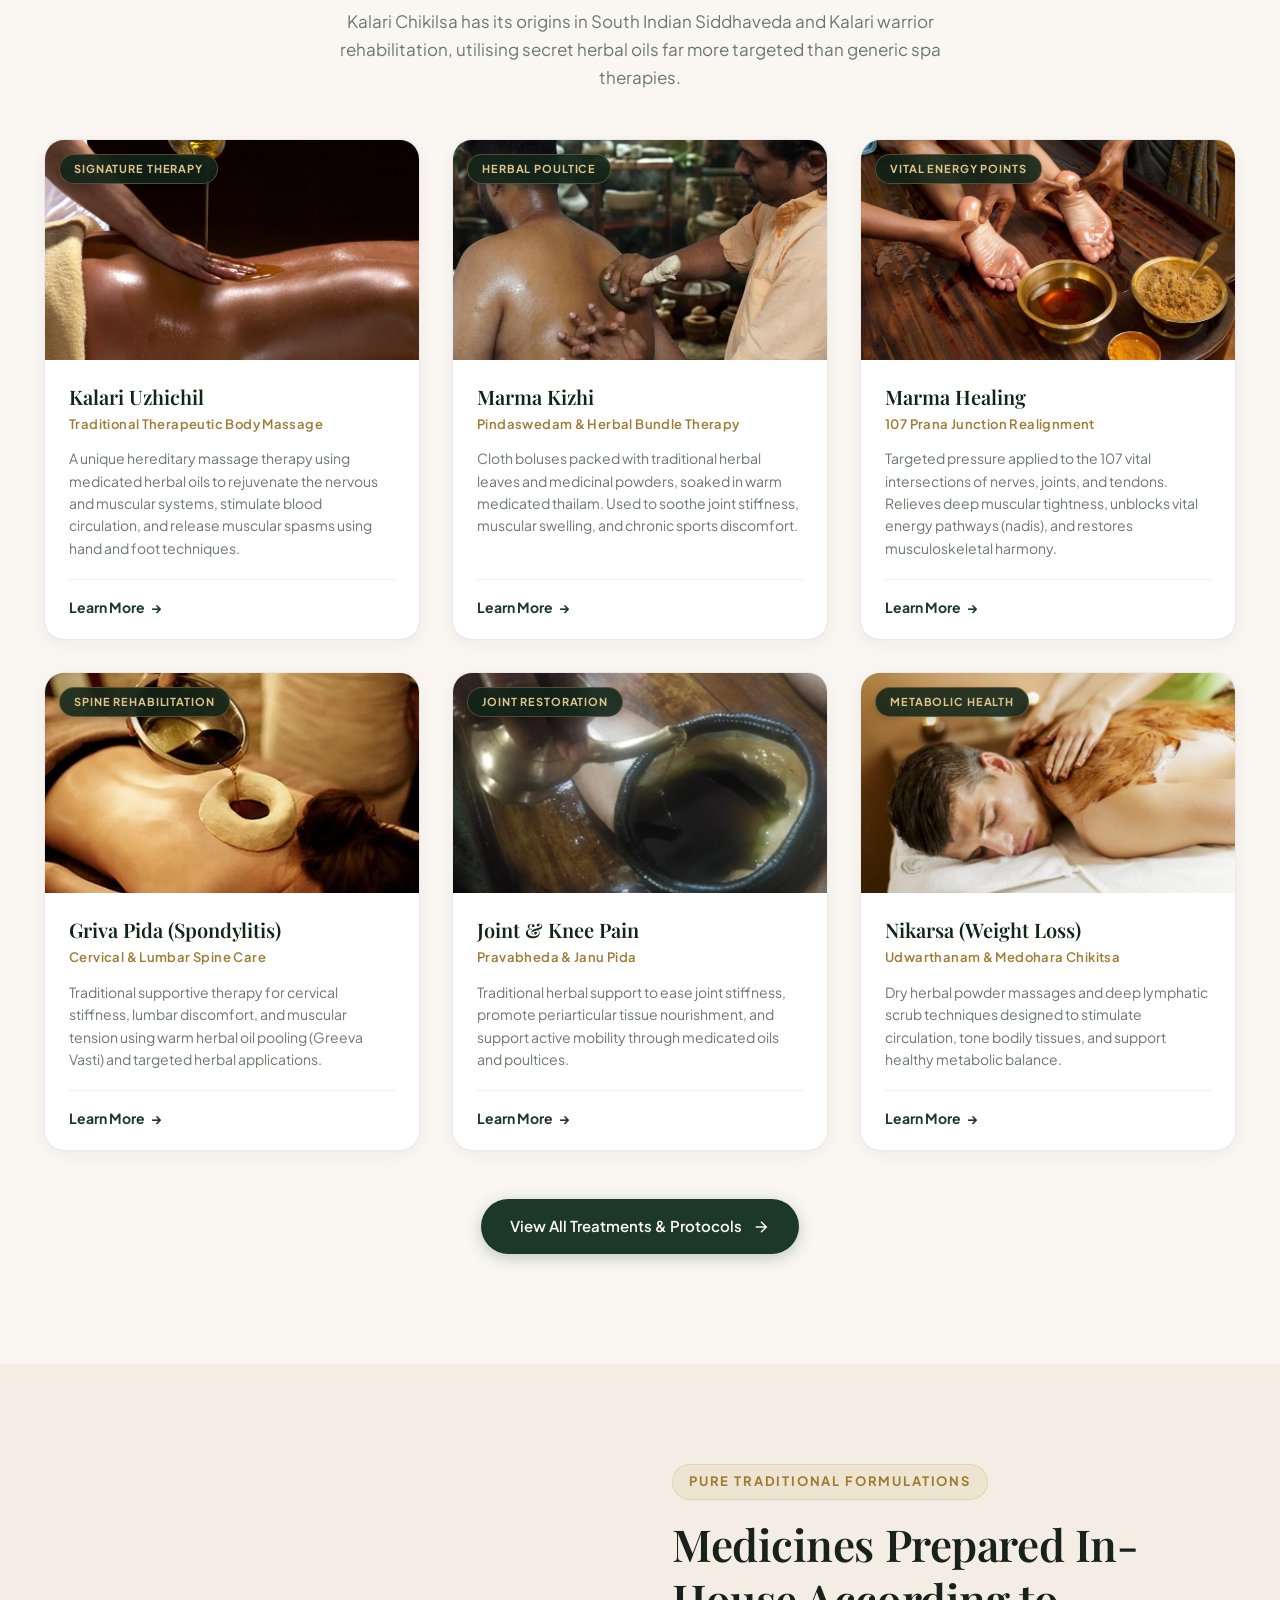
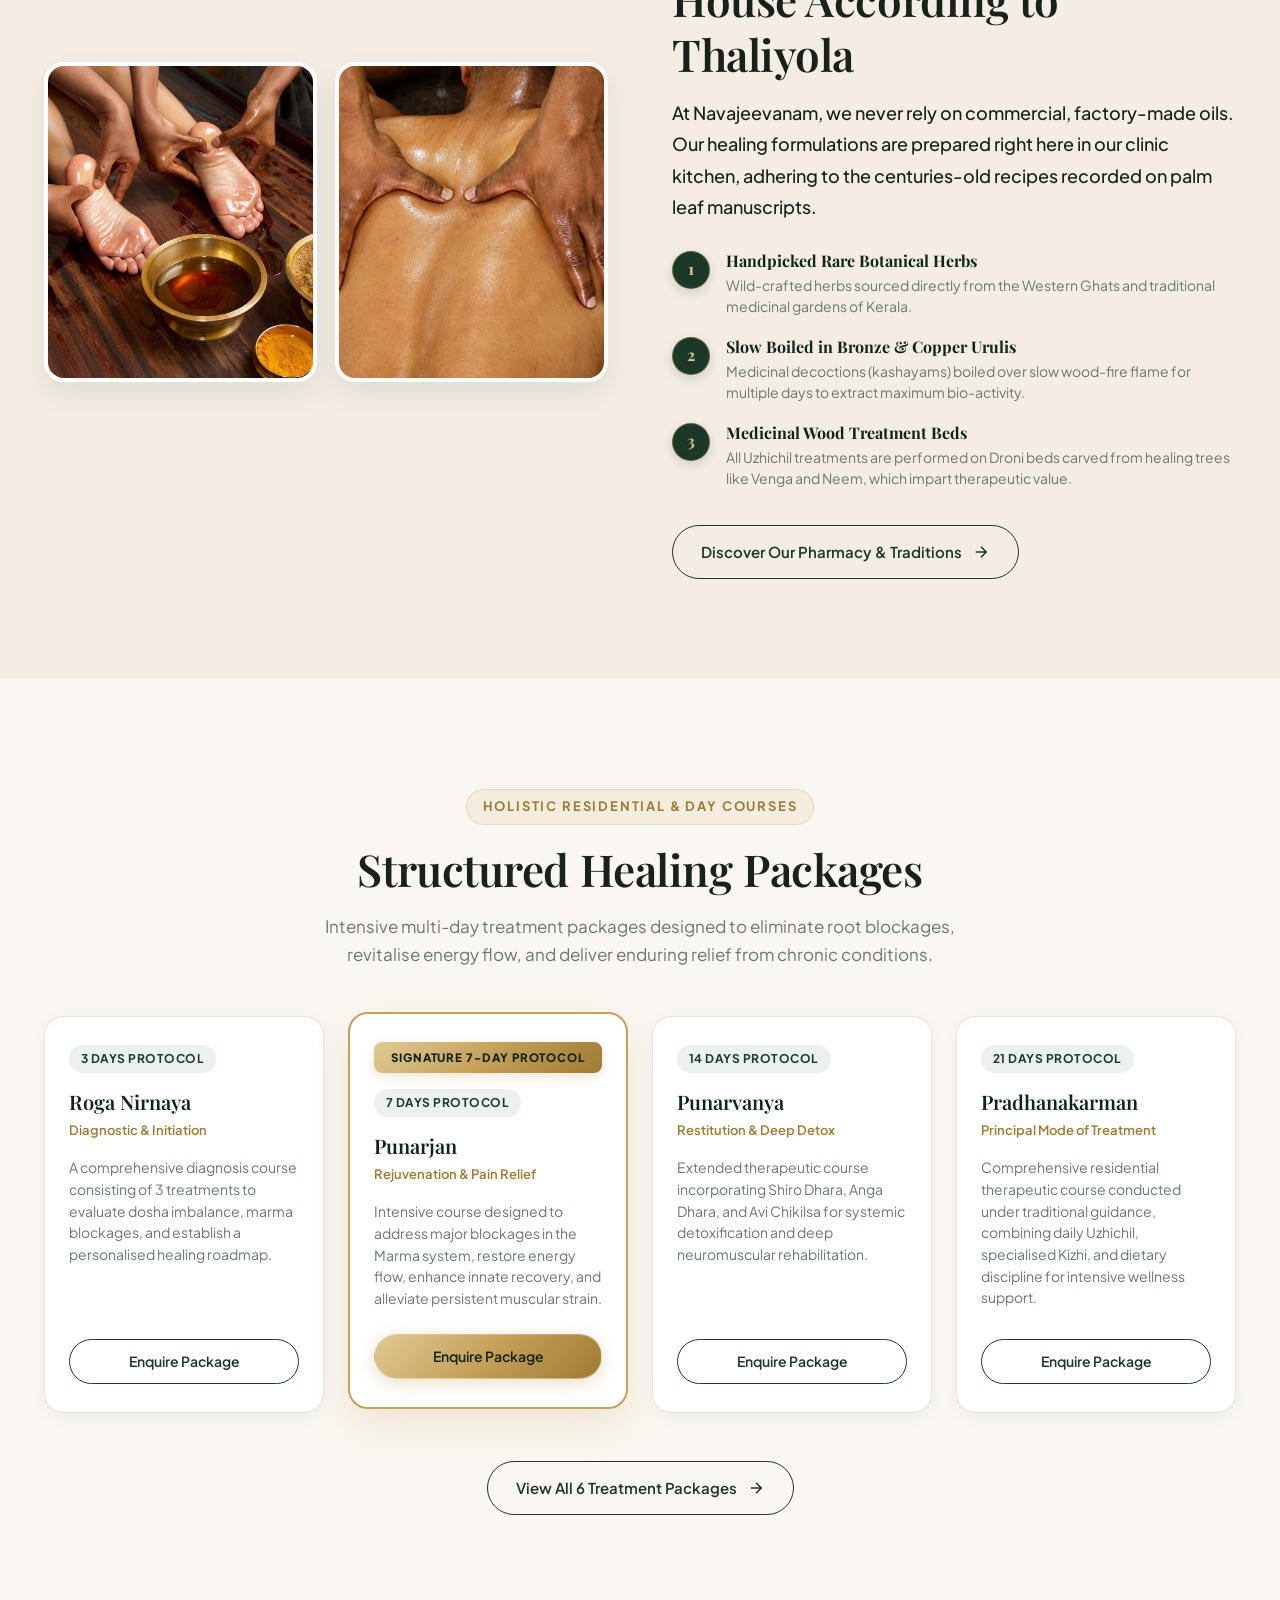
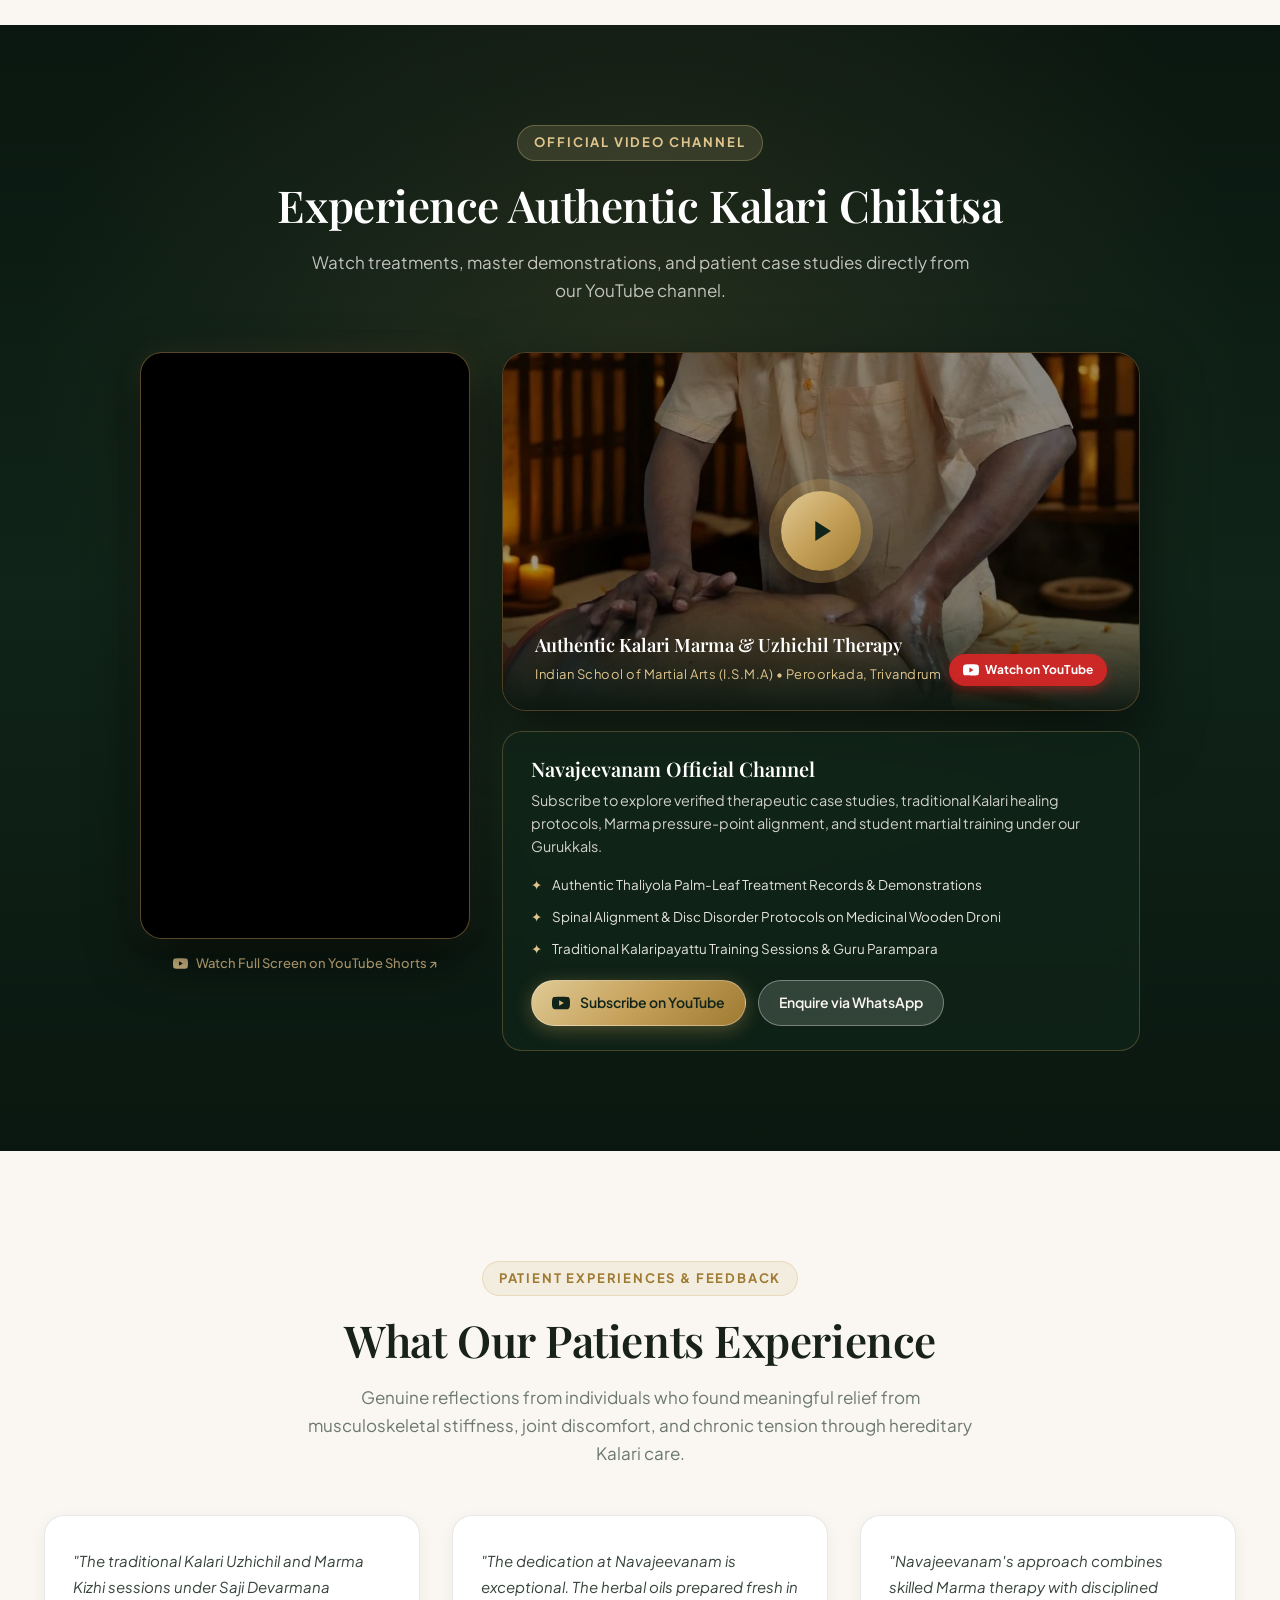
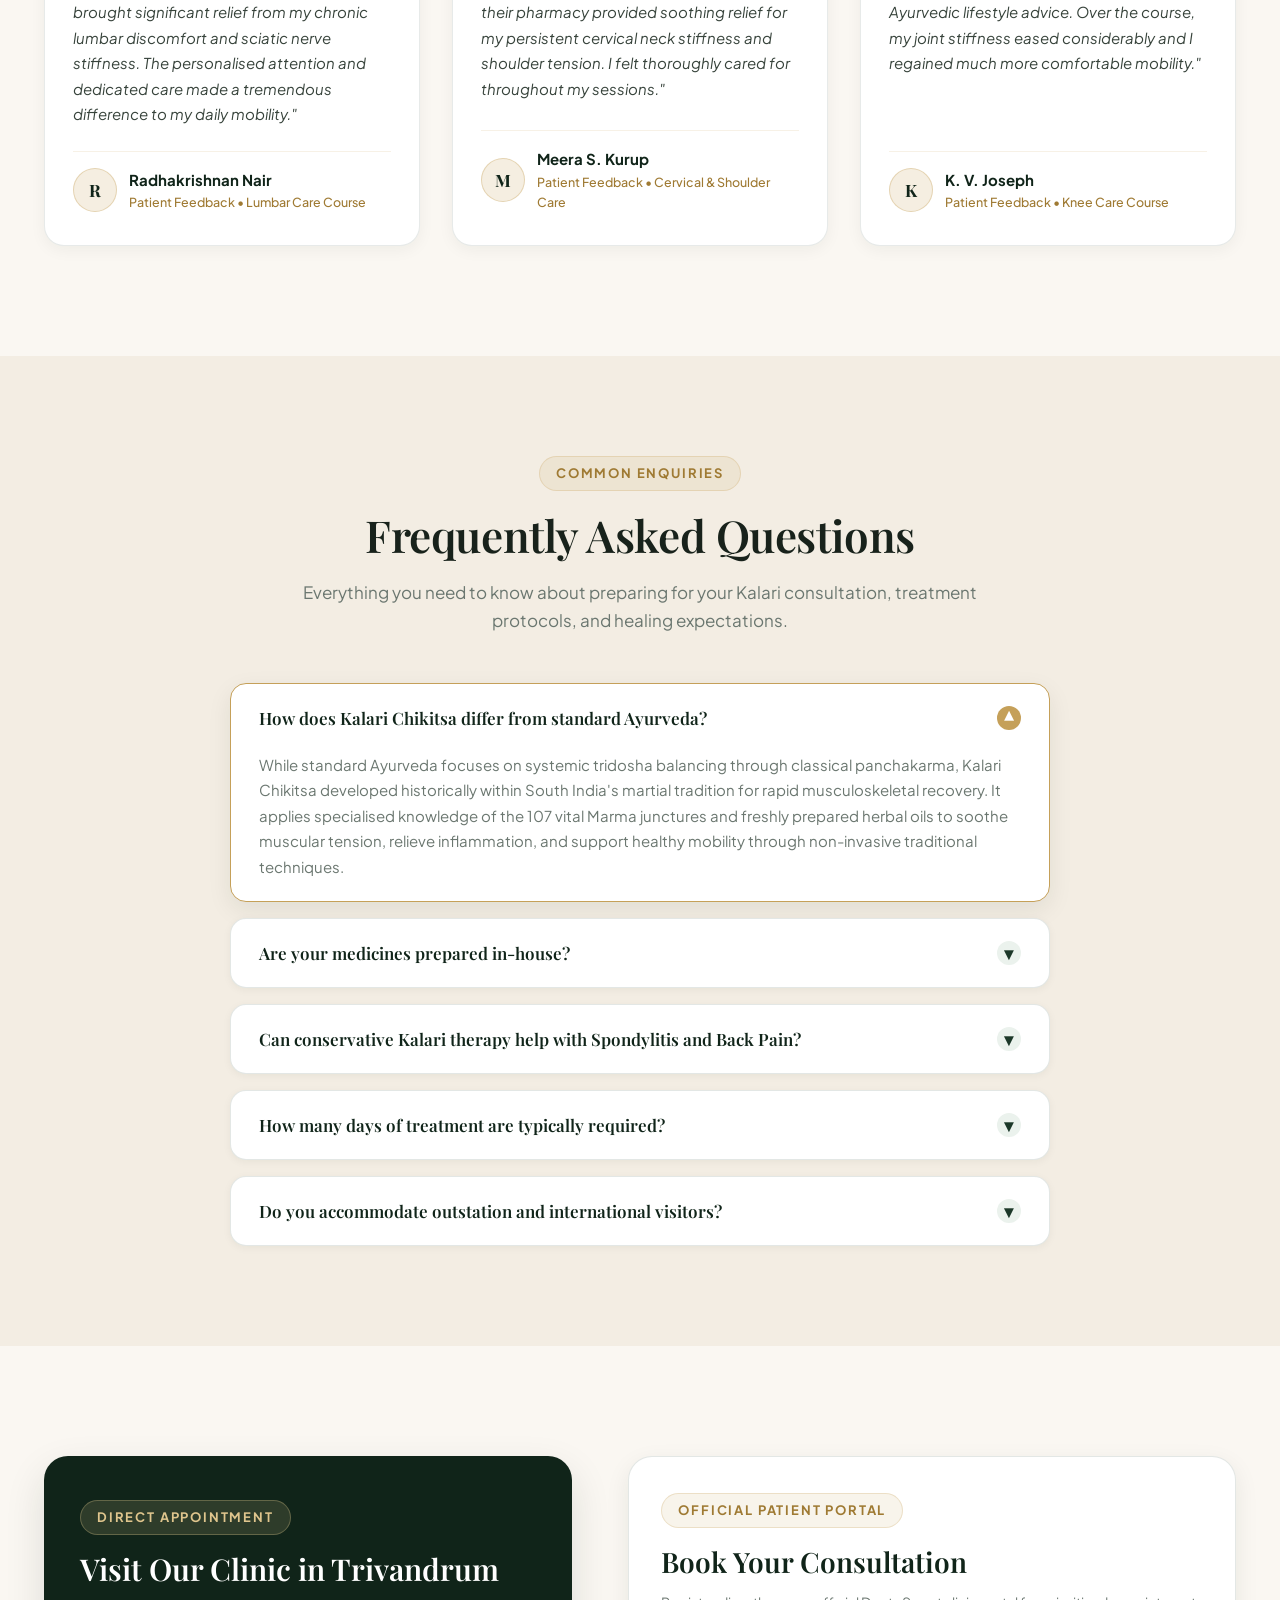
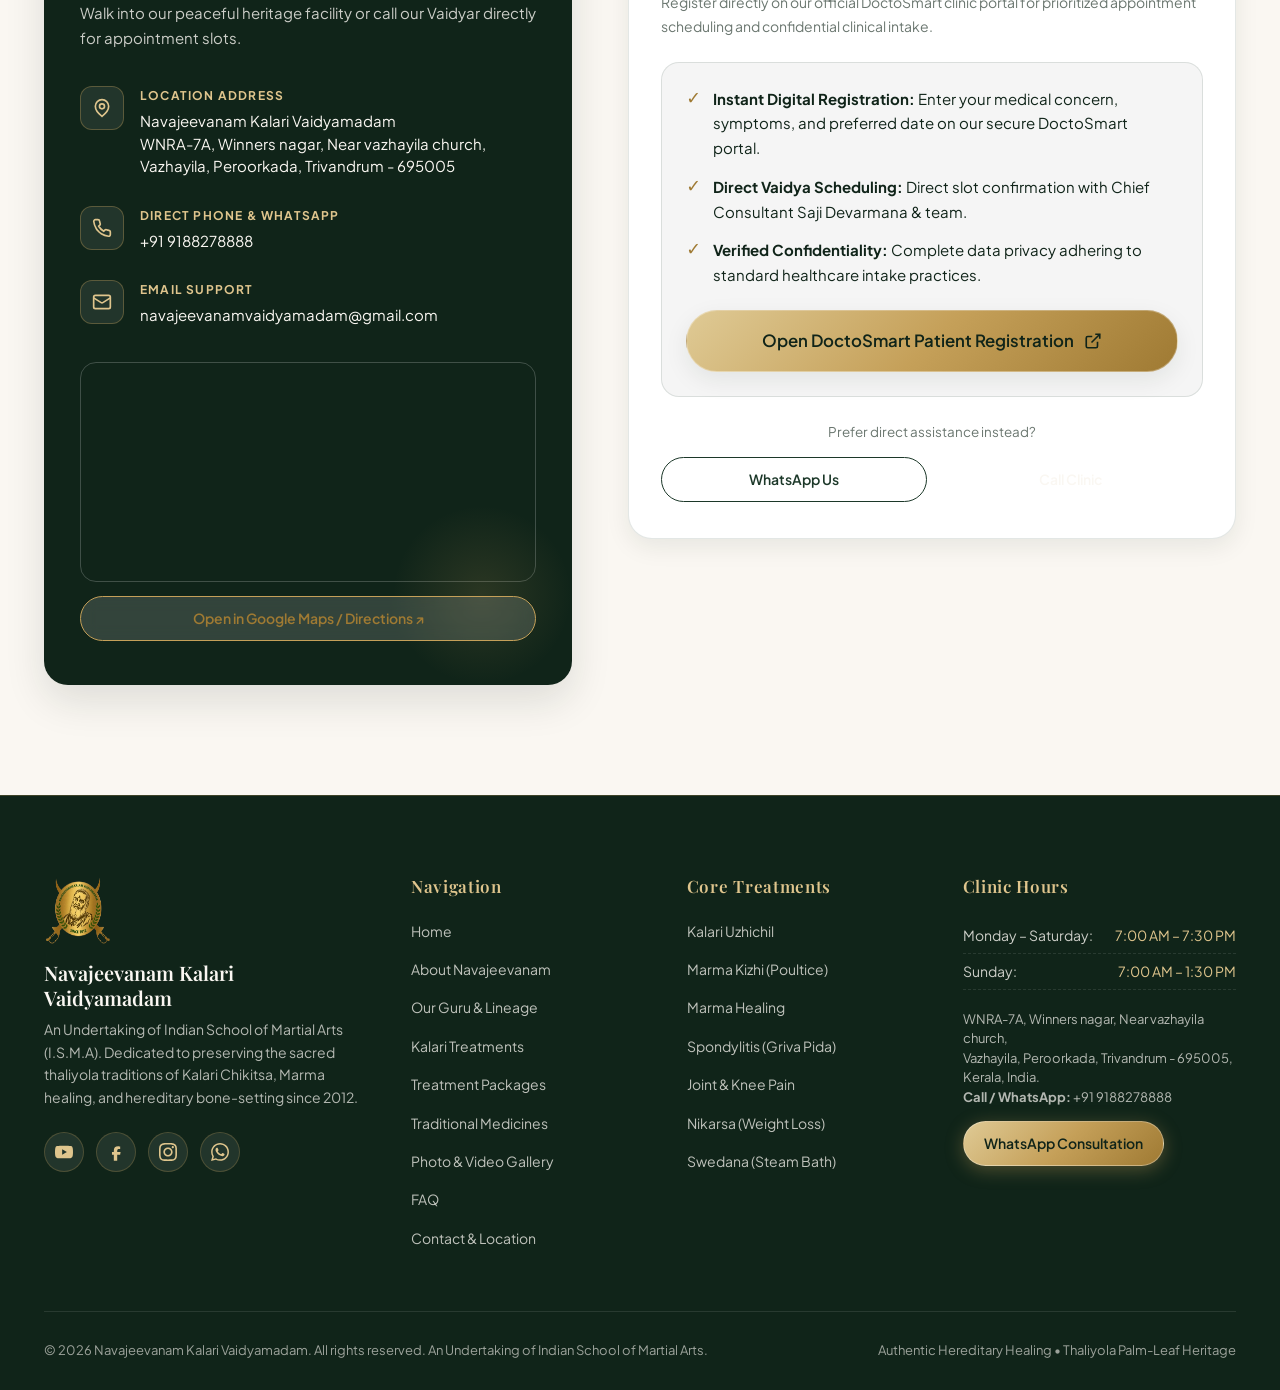
==== commit c12d5549: "feat: link Book Consultation buttons across all pages to DoctoSmart registration form and remove int" ====
--- a/index.html
+++ b/index.html
@@ -127,7 +127,7 @@
       </ul>
 
       <div class="nav-actions">
-        <a href="#consultation-booking" class="btn btn-primary btn-sm trigger-consult-modal">
+        <a href="https://app.doctosmart.com/welcome/patient_registration?data===wYp5WasNEIsFGduVGRgUGbp12cgUGdph2V8xXNzgTM" target="_blank" rel="noopener noreferrer" class="btn btn-primary btn-sm">
           <span>Book Consultation</span>
           <svg class="btn-icon" fill="none" stroke="currentColor" stroke-width="2" viewBox="0 0 24 24"><path d="M5 12h14M12 5l7 7-7 7"/></svg>
         </a>
@@ -160,7 +160,7 @@
     </ul>
     <div class="mobile-drawer-footer">
       <a href="tel:+919188278888" class="btn btn-secondary" style="width: 100%;">Call: +91 9188278888</a>
-      <a href="#consultation-booking" class="btn btn-primary trigger-consult-modal" style="width: 100%;">Book Doctor Consultation</a>
+      <a href="https://app.doctosmart.com/welcome/patient_registration?data===wYp5WasNEIsFGduVGRgUGbp12cgUGdph2V8xXNzgTM" target="_blank" rel="noopener noreferrer" class="btn btn-primary" style="width: 100%;">Book Doctor Consultation</a>
     </div>
   </div>
 
@@ -186,7 +186,7 @@
         </p>
 
         <div class="hero-ctas">
-          <a href="#consultation-booking" class="btn btn-primary trigger-consult-modal">
+          <a href="https://app.doctosmart.com/welcome/patient_registration?data===wYp5WasNEIsFGduVGRgUGbp12cgUGdph2V8xXNzgTM" target="_blank" rel="noopener noreferrer" class="btn btn-primary">
             <span>Book Doctor Consultation</span>
             <svg class="btn-icon" fill="none" stroke="currentColor" stroke-width="2" viewBox="0 0 24 24"><path d="M5 12h14M12 5l7 7-7 7"/></svg>
           </a>
@@ -198,13 +198,13 @@
         <div class="hero-condition-chips">
           <span class="condition-chip-label">Specialised in:</span>
           <div class="condition-chips-list">
-            <a href="#consultation-booking" class="condition-chip" data-condition="Spondylitis (Neck / Back Pain)">
+            <a href="https://app.doctosmart.com/welcome/patient_registration?data===wYp5WasNEIsFGduVGRgUGbp12cgUGdph2V8xXNzgTM" target="_blank" rel="noopener noreferrer" class="condition-chip">
               <span>🦴 Spine & Disc</span>
             </a>
-            <a href="#consultation-booking" class="condition-chip" data-condition="Joint & Knee Pain (Arthritis)">
+            <a href="https://app.doctosmart.com/welcome/patient_registration?data===wYp5WasNEIsFGduVGRgUGbp12cgUGdph2V8xXNzgTM" target="_blank" rel="noopener noreferrer" class="condition-chip">
               <span>🦵 Knee & Joints</span>
             </a>
-            <a href="#consultation-booking" class="condition-chip" data-condition="Kalari Uzhichil & Marma Healing">
+            <a href="https://app.doctosmart.com/welcome/patient_registration?data===wYp5WasNEIsFGduVGRgUGbp12cgUGdph2V8xXNzgTM" target="_blank" rel="noopener noreferrer" class="condition-chip">
               <span>🌿 Kalari Marma</span>
             </a>
           </div>
@@ -663,7 +663,7 @@
           <p class="package-desc">
             A comprehensive diagnosis course consisting of 3 treatments to evaluate dosha imbalance, marma blockages, and establish a personalised healing roadmap.
           </p>
-          <a href="#consultation-booking" class="btn btn-outline-forest btn-sm package-btn trigger-consult-modal">Enquire Package</a>
+          <a href="https://wa.me/919188278888?text=Hello!%20I%20am%20interested%20in%20the%203-Day%20Roga%20Nirnaya%20Package." target="_blank" rel="noopener noreferrer" class="btn btn-outline-forest btn-sm package-btn">Enquire Package</a>
         </div>
 
         <!-- Package 2: 7 Days (Featured) -->
@@ -675,7 +675,7 @@
           <p class="package-desc">
             Intensive course designed to address major blockages in the Marma system, restore energy flow, enhance innate recovery, and alleviate persistent muscular strain.
           </p>
-          <a href="#consultation-booking" class="btn btn-primary btn-sm package-btn trigger-consult-modal">Enquire Package</a>
+          <a href="https://wa.me/919188278888?text=Hello!%20I%20am%20interested%20in%20the%207-Day%20Punarjan%20Package." target="_blank" rel="noopener noreferrer" class="btn btn-primary btn-sm package-btn">Enquire Package</a>
         </div>
 
         <!-- Package 3: 14 Days -->
@@ -686,7 +686,7 @@
           <p class="package-desc">
             Extended therapeutic course incorporating Shiro Dhara, Anga Dhara, and Avi Chikilsa for systemic detoxification and deep neuromuscular rehabilitation.
           </p>
-          <a href="#consultation-booking" class="btn btn-outline-forest btn-sm package-btn trigger-consult-modal">Enquire Package</a>
+          <a href="https://wa.me/919188278888?text=Hello!%20I%20am%20interested%20in%20the%2014-Day%20Punarvanya%20Package." target="_blank" rel="noopener noreferrer" class="btn btn-outline-forest btn-sm package-btn">Enquire Package</a>
         </div>
 
         <!-- Package 4: 21 Days -->
@@ -697,7 +697,7 @@
           <p class="package-desc">
             Comprehensive residential therapeutic course conducted under traditional guidance, combining daily Uzhichil, specialised Kizhi, and dietary discipline for intensive wellness support.
           </p>
-          <a href="#consultation-booking" class="btn btn-outline-forest btn-sm package-btn trigger-consult-modal">Enquire Package</a>
+          <a href="https://wa.me/919188278888?text=Hello!%20I%20am%20interested%20in%20the%2021-Day%20Pradhanakarman%20Master%20Package." target="_blank" rel="noopener noreferrer" class="btn btn-outline-forest btn-sm package-btn">Enquire Package</a>
         </div>
       </div>
 
@@ -1006,60 +1006,47 @@
           </div>
         </div>
 
-        <!-- Consultation Booking Form -->
-        <div class="contact-form-card">
-          <span class="section-tag">Direct Doctor Consultation</span>
-          <h2 class="form-title">Request an Appointment</h2>
-          <p class="form-subtitle">
-            Submit your details below. Your enquiry will be immediately transferred to our Vaidyar via WhatsApp for rapid confirmation.
-          </p>
-
-          <form class="consultation-form">
-            <div class="form-grid">
-              <div class="form-group">
-                <label for="hp-name" class="form-label">Full Name *</label>
-                <input type="text" id="hp-name" name="name" class="form-input" placeholder="e.g. Ramesh Menon" required>
-              </div>
-
-              <div class="form-group">
-                <label for="hp-phone" class="form-label">Phone / WhatsApp Number *</label>
-                <input type="tel" id="hp-phone" name="phone" class="form-input" placeholder="+91 98765 43210" required>
-              </div>
-
-              <div class="form-group full">
-                <label for="hp-condition" class="form-label">Primary Health Condition / Treatment Interest</label>
-                <select id="hp-condition" name="condition" class="form-select">
-                  <option value="Spondylitis (Neck / Back Pain)">Spondylitis (Neck / Lumbar Back Pain)</option>
-                  <option value="Joint & Knee Pain (Arthritis)">Joint & Knee Pain (Arthritis)</option>
-                  <option value="Kalari Uzhichil & Marma Healing">Kalari Uzhichil & Marma Healing</option>
-                  <option value="Sports & Ligament Injury">Sports & Ligament Injury Recovery</option>
-                  <option value="Nikarsa Weight Loss Therapy">Nikarsa (Herbal Weight Management)</option>
-                  <option value="Multi-Day Treatment Packages">Multi-Day Residential Packages</option>
-                  <option value="General Health Consultation">General Ayurvedic Consultation</option>
-                </select>
-              </div>
-
-              <div class="form-group full">
-                <label for="hp-message" class="form-label">Brief Description of Symptoms or Inquiries</label>
-                <textarea id="hp-message" name="message" class="form-textarea" placeholder="Tell us about how long you've had this pain, prior treatments, or your preferred appointment timing..."></textarea>
-              </div>
-            </div>
-
-            <button type="submit" class="btn btn-primary form-submit-btn">
-              <span>Consult via WhatsApp</span>
-              <svg class="btn-icon" fill="none" stroke="currentColor" stroke-width="2" viewBox="0 0 24 24"><path d="M5 12h14M12 5l7 7-7 7"/></svg>
-            </button>
-
-            <div class="form-trust-note">
-              <span>🔒 Confidential Patient Enquiry</span> • 
-              <span>Direct Doctor Response</span> • 
-              <span>Dedicated Female Specialist for Women</span>
-            </div>
-
-            <div class="form-privacy-note" style="margin-top: 14px; font-size: 0.75rem; color: var(--text-muted); line-height: 1.4; text-align: center;">
-              🔒 <strong>Patient Privacy Notice:</strong> Your information is collected solely to prepare your consultation request. Clicking above opens a direct WhatsApp draft on your device so you can review and send it to our Vaidyar with complete transparency. We never sell or share your contact data.
-            </div>
-          </form>
+                <!-- Appointment Portal Card -->
+        <div class="contact-form-card" style="padding: 36px 32px;">
+          <span class="section-tag">Official Patient Portal</span>
+          <h2 class="form-title" style="margin-bottom: 12px;">Book Your Consultation</h2>
+          <p class="form-subtitle" style="margin-bottom: 24px;">
+            Register directly on our official DoctoSmart clinic portal for prioritized appointment scheduling and confidential clinical intake.
+          </p>
+
+          <div style="background: rgba(10, 23, 16, 0.04); border: 1.5px solid var(--forest-border); border-radius: 18px; padding: 24px; margin-bottom: 24px;">
+            <div style="display: flex; flex-direction: column; gap: 14px; margin-bottom: 22px;">
+              <div style="display: flex; align-items: flex-start; gap: 12px; font-size: 0.9375rem; color: var(--forest-dark);">
+                <span style="color: var(--gold-dark); font-weight: bold; font-size: 1.1rem; line-height: 1.2;">✓</span>
+                <span><strong>Instant Digital Registration:</strong> Enter your medical concern, symptoms, and preferred date on our secure DoctoSmart portal.</span>
+              </div>
+              <div style="display: flex; align-items: flex-start; gap: 12px; font-size: 0.9375rem; color: var(--forest-dark);">
+                <span style="color: var(--gold-dark); font-weight: bold; font-size: 1.1rem; line-height: 1.2;">✓</span>
+                <span><strong>Direct Vaidya Scheduling:</strong> Direct slot confirmation with Chief Consultant Saji Devarmana & team.</span>
+              </div>
+              <div style="display: flex; align-items: flex-start; gap: 12px; font-size: 0.9375rem; color: var(--forest-dark);">
+                <span style="color: var(--gold-dark); font-weight: bold; font-size: 1.1rem; line-height: 1.2;">✓</span>
+                <span><strong>Verified Confidentiality:</strong> Complete data privacy adhering to standard healthcare intake practices.</span>
+              </div>
+            </div>
+
+            <a href="https://app.doctosmart.com/welcome/patient_registration?data===wYp5WasNEIsFGduVGRgUGbp12cgUGdph2V8xXNzgTM" target="_blank" rel="noopener noreferrer" class="btn btn-primary" style="display: flex; align-items: center; justify-content: center; gap: 10px; width: 100%; font-size: 1.05rem; padding: 16px 20px; box-shadow: var(--shadow-md); text-decoration: none;">
+              <span>Open DoctoSmart Patient Registration</span>
+              <svg width="18" height="18" fill="none" stroke="currentColor" stroke-width="2.2" viewBox="0 0 24 24"><path d="M18 13v6a2 2 0 0 1-2 2H5a2 2 0 0 1-2-2V8a2 2 0 0 1 2-2h6"/><polyline points="15 3 21 3 21 9"/><line x1="10" y1="14" x2="21" y2="3"/></svg>
+            </a>
+          </div>
+
+          <div style="display: flex; flex-direction: column; gap: 10px;">
+            <p style="font-size: 0.84rem; color: var(--text-muted); text-align: center; margin-bottom: 4px;">Prefer direct assistance instead?</p>
+            <div style="display: grid; grid-template-columns: 1fr 1fr; gap: 10px;">
+              <a href="https://wa.me/919188278888?text=Hello!%20I%20would%20like%20to%20know%20more%20about%20Kalari%20and%20Ayurvedha%20treatments%20at%20Navajeevanam.%20Could%20you%20please%20share%20the%20details%3F" target="_blank" rel="noopener noreferrer" class="btn btn-outline-forest btn-sm" style="display: flex; align-items: center; justify-content: center; gap: 6px;">
+                <span>WhatsApp Us</span>
+              </a>
+              <a href="tel:+919188278888" class="btn btn-secondary btn-sm" style="display: flex; align-items: center; justify-content: center; gap: 6px;">
+                <span>Call Clinic</span>
+              </a>
+            </div>
+          </div>
         </div>
       </div>
     </div>
@@ -1181,54 +1168,13 @@
         <svg width="16" height="16" fill="currentColor" viewBox="0 0 24 24"><path d="M.057 24l1.687-6.163c-1.041-1.804-1.588-3.849-1.587-5.946.003-6.556 5.338-11.891 11.893-11.891 3.181.001 6.167 1.24 8.413 3.488 2.245 2.248 3.481 5.236 3.48 8.414-.003 6.557-5.338 11.892-11.893 11.892-1.99-.001-3.951-.5-5.688-1.448l-6.305 1.654zm6.597-3.807c1.676.995 3.276 1.591 5.392 1.592 5.448 0 9.886-4.434 9.889-9.885.002-5.462-4.415-9.89-9.881-9.892-5.452 0-9.887 4.434-9.889 9.884-.001 2.225.651 3.891 1.746 5.634l-.999 3.648 3.742-.981zm11.387-5.464c-.074-.124-.272-.198-.57-.347-.297-.149-1.758-.868-2.031-.967-.272-.099-.47-.149-.669.149-.198.297-.768.967-.941 1.165-.173.198-.347.223-.644.074-.297-.149-1.255-.462-2.39-1.475-.883-.788-1.48-1.761-1.653-2.059-.173-.297-.018-.458.13-.606.134-.133.297-.347.446-.521.151-.172.2-.296.3-.495.099-.198.05-.372-.025-.521-.075-.148-.669-1.611-.916-2.206-.242-.579-.487-.501-.669-.51l-.57-.01c-.198 0-.52.074-.792.372s-1.04 1.016-1.04 2.479 1.065 2.876 1.213 3.074c.149.198 2.095 3.2 5.076 4.487.709.306 1.263.489 1.694.626.712.226 1.36.194 1.872.118.571-.085 1.758-.719 2.006-1.413.248-.695.248-1.29.173-1.414z"/></svg>
         <span>WhatsApp</span>
       </a>
-      <a href="#consultation-booking" class="mobile-bottom-btn book trigger-consult-modal">
-        <span>Book Consultation</span>
+      <a href="https://app.doctosmart.com/welcome/patient_registration?data===wYp5WasNEIsFGduVGRgUGbp12cgUGdph2V8xXNzgTM" target="_blank" rel="noopener noreferrer" class="mobile-bottom-btn book">
+        <span>Book</span>
       </a>
     </div>
   </div>
 
-  <!-- ==========================================================================
-       Consultation Modal (User-Initiated)
-       ========================================================================== -->
-  <div class="modal-overlay" id="consultModal" role="dialog" aria-modal="true" aria-labelledby="consult-modal-title" aria-hidden="true">
-    <div class="modal-card">
-      <button class="modal-close-btn" id="consultModalClose" aria-label="Close Consultation Modal">✕</button>
-      <span class="section-tag">Direct Vaidya Consultation</span>
-      <h3 id="consult-modal-title" style="font-size: 1.5rem; color: var(--forest-dark); margin-bottom: 8px;">Schedule a Consultation</h3>
-      <p style="font-size: 0.875rem; color: var(--text-muted); margin-bottom: 24px;">
-        Speak directly with our Ayurvedic Kalari Marma consultant. We review your symptoms and advise the ideal thaliyola treatment plan.
-      </p>
-
-      <form class="consultation-form">
-        <div class="form-group" style="margin-bottom: 14px;">
-          <label for="modal-name" class="form-label">Full Name *</label>
-          <input type="text" id="modal-name" name="name" class="form-input" placeholder="Your Name" required>
-        </div>
-        <div class="form-group" style="margin-bottom: 14px;">
-          <label for="modal-phone" class="form-label">Phone / WhatsApp Number *</label>
-          <input type="tel" id="modal-phone" name="phone" class="form-input" placeholder="+91 98765 43210" required>
-        </div>
-        <div class="form-group" style="margin-bottom: 20px;">
-          <label for="modal-condition" class="form-label">Condition or Concern</label>
-          <select id="modal-condition" name="condition" class="form-select">
-            <option value="Spondylitis / Neck & Back Pain">Spondylitis / Neck & Back Pain</option>
-            <option value="Joint & Knee Arthritis">Joint & Knee Arthritis</option>
-            <option value="Kalari Uzhichil & Marma Therapy">Kalari Uzhichil & Marma Therapy</option>
-            <option value="Residential Treatment Packages">Residential Treatment Packages</option>
-            <option value="Other Musculoskeletal Concern">Other Musculoskeletal Concern</option>
-          </select>
-        </div>
-        <button type="submit" class="btn btn-primary" style="width: 100%;">
-          <span>Consult via WhatsApp</span>
-        </button>
-        <div class="form-privacy-note" style="margin-top: 12px; font-size: 0.72rem; color: var(--text-muted); line-height: 1.4; text-align: center;">
-          🔒 <strong>Privacy:</strong> We prepare a direct WhatsApp draft on your device. You review and send it to our Vaidyar. No unsolicited calls.
-        </div>
-      </form>
-    </div>
-  </div>
-
-  <!-- ==========================================================================
+    <!-- ==========================================================================
        Exit Intent Modal (Polite & Dismissible)
        ========================================================================== -->
   <div class="modal-overlay" id="exitIntentModal" role="dialog" aria-modal="true" aria-labelledby="exit-modal-title" aria-hidden="true">
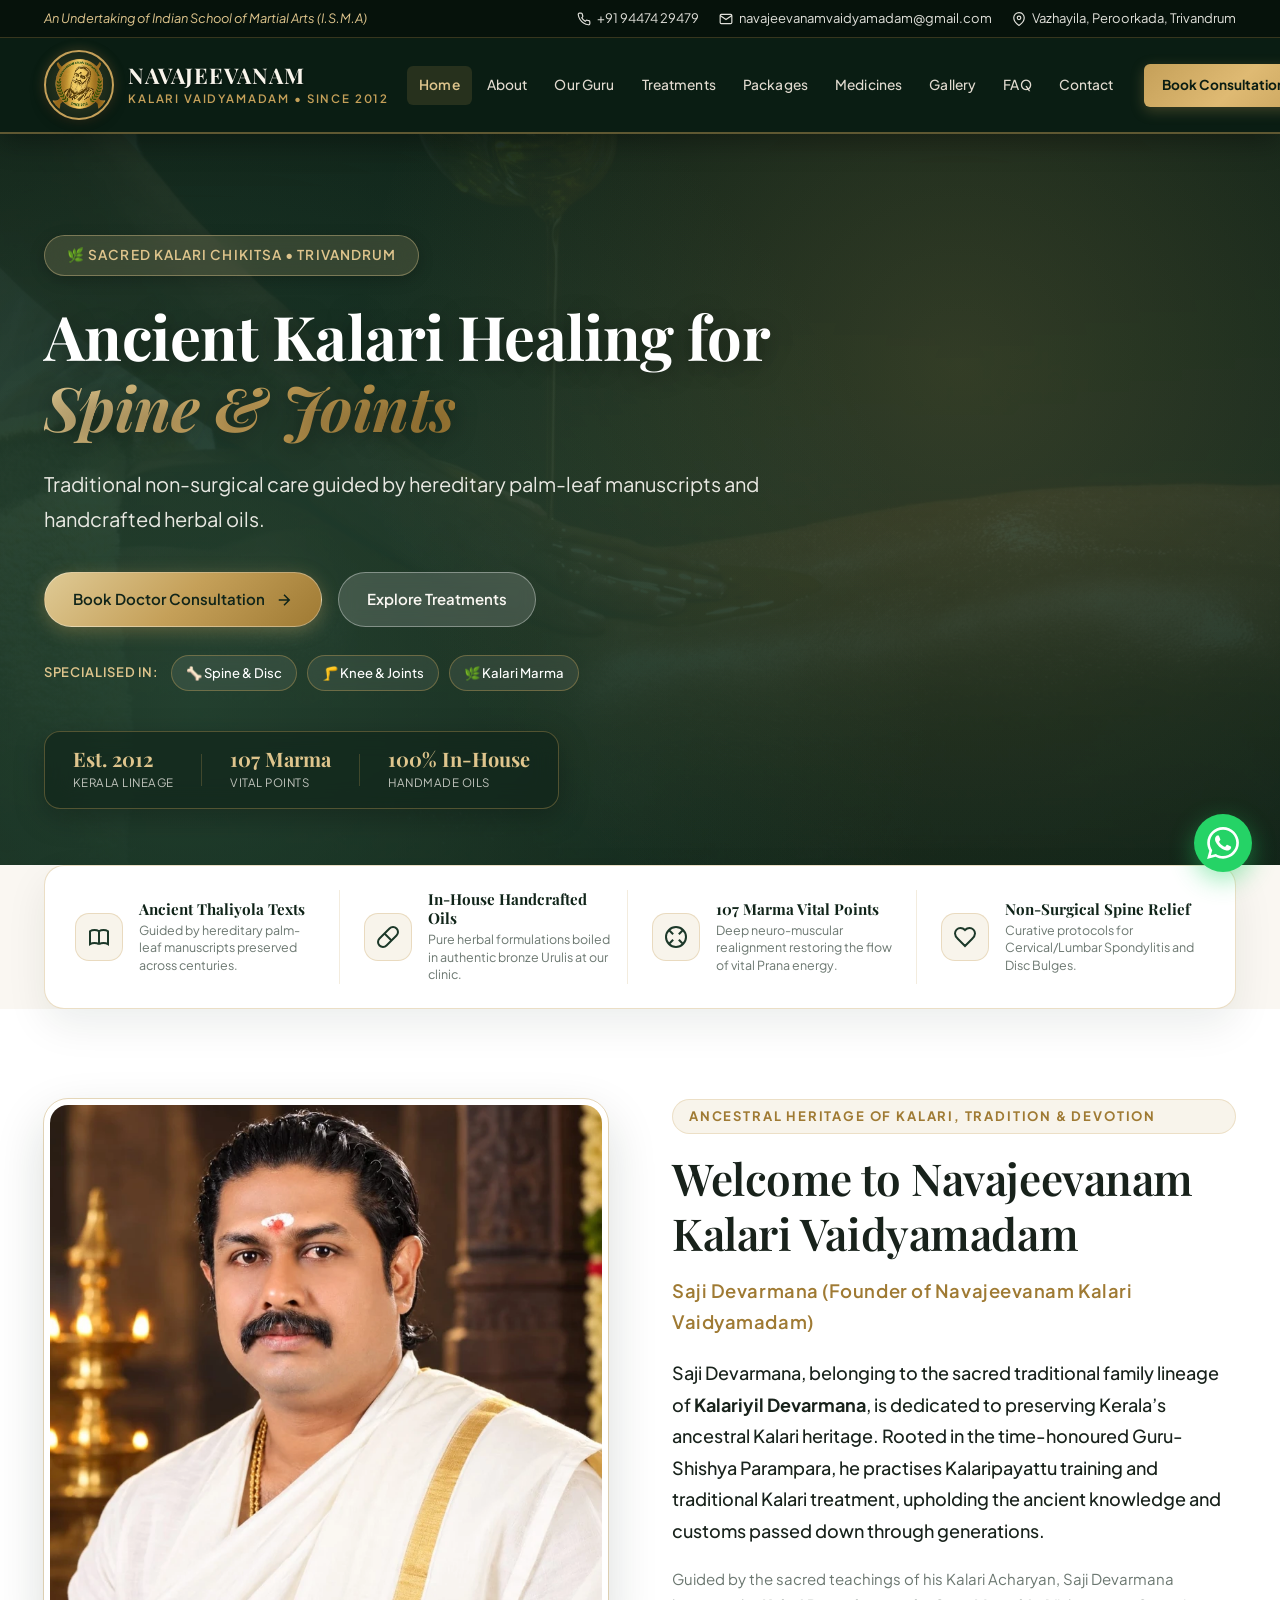
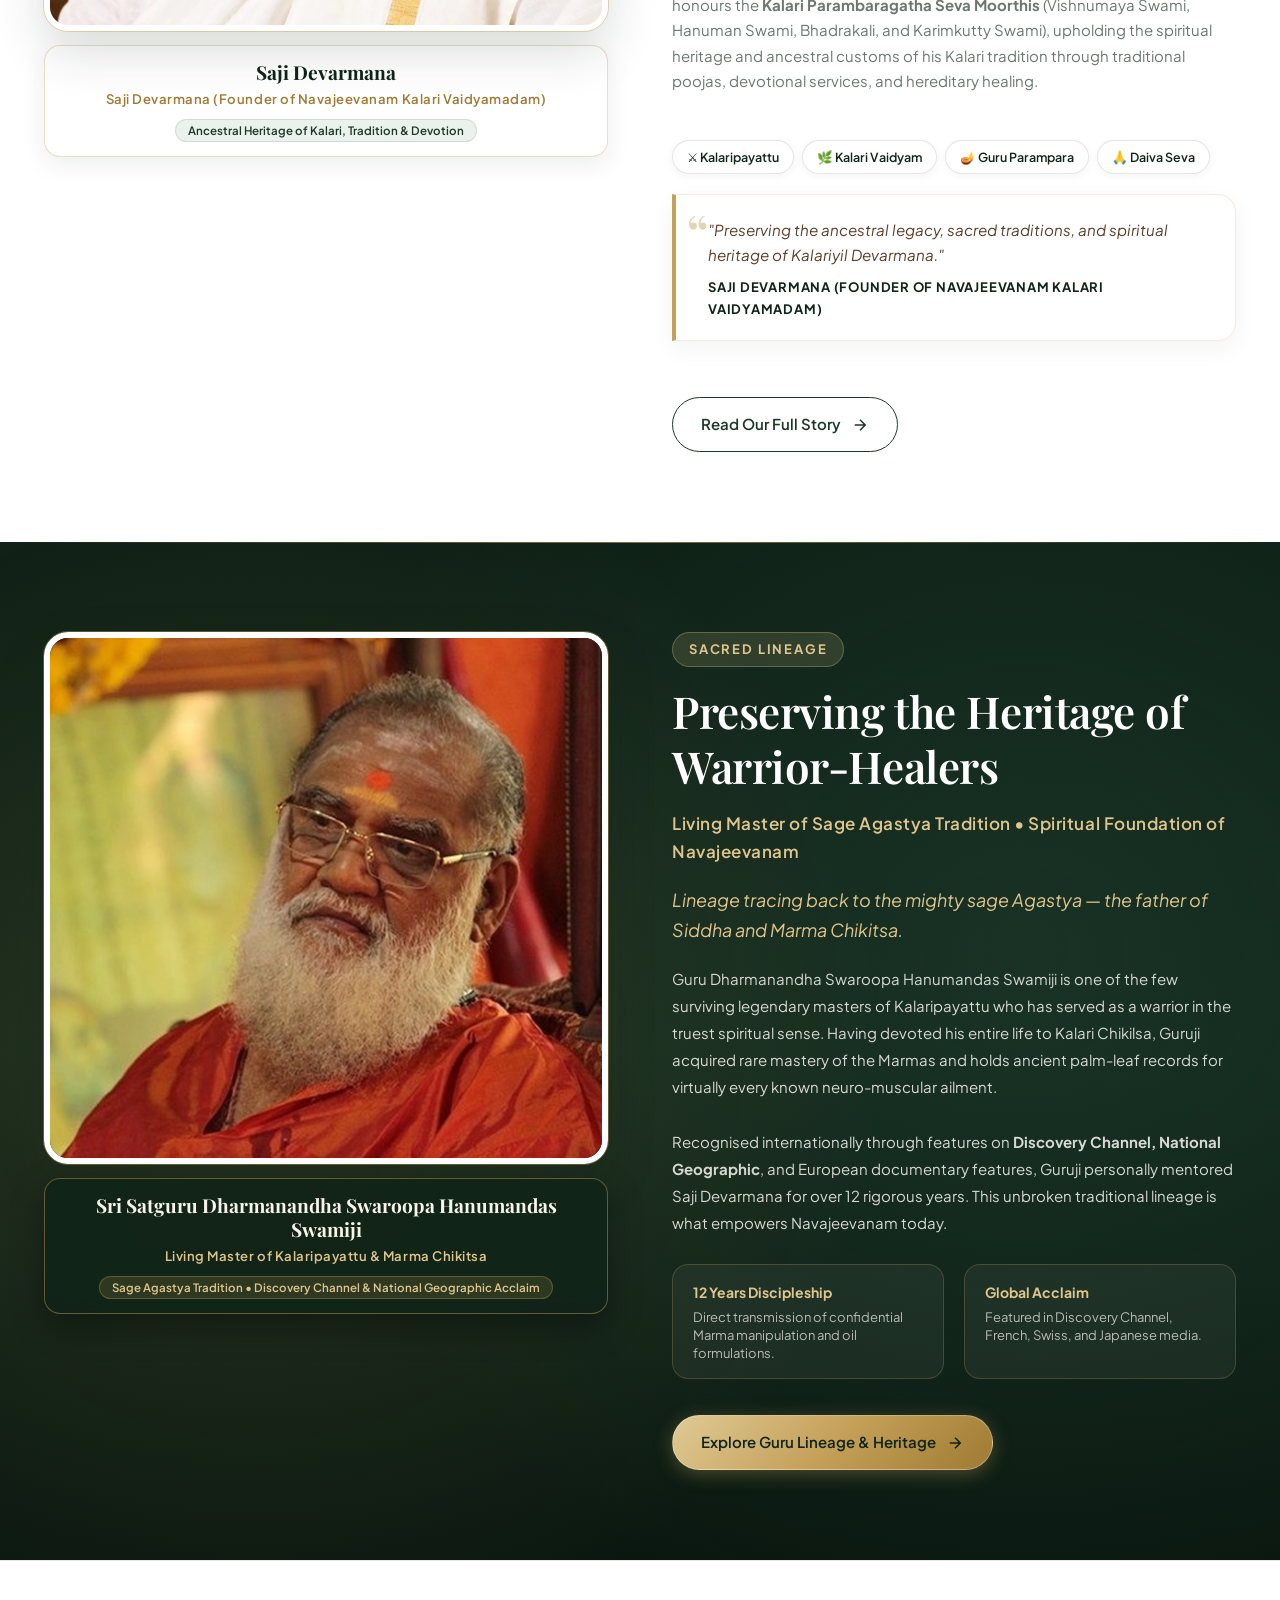
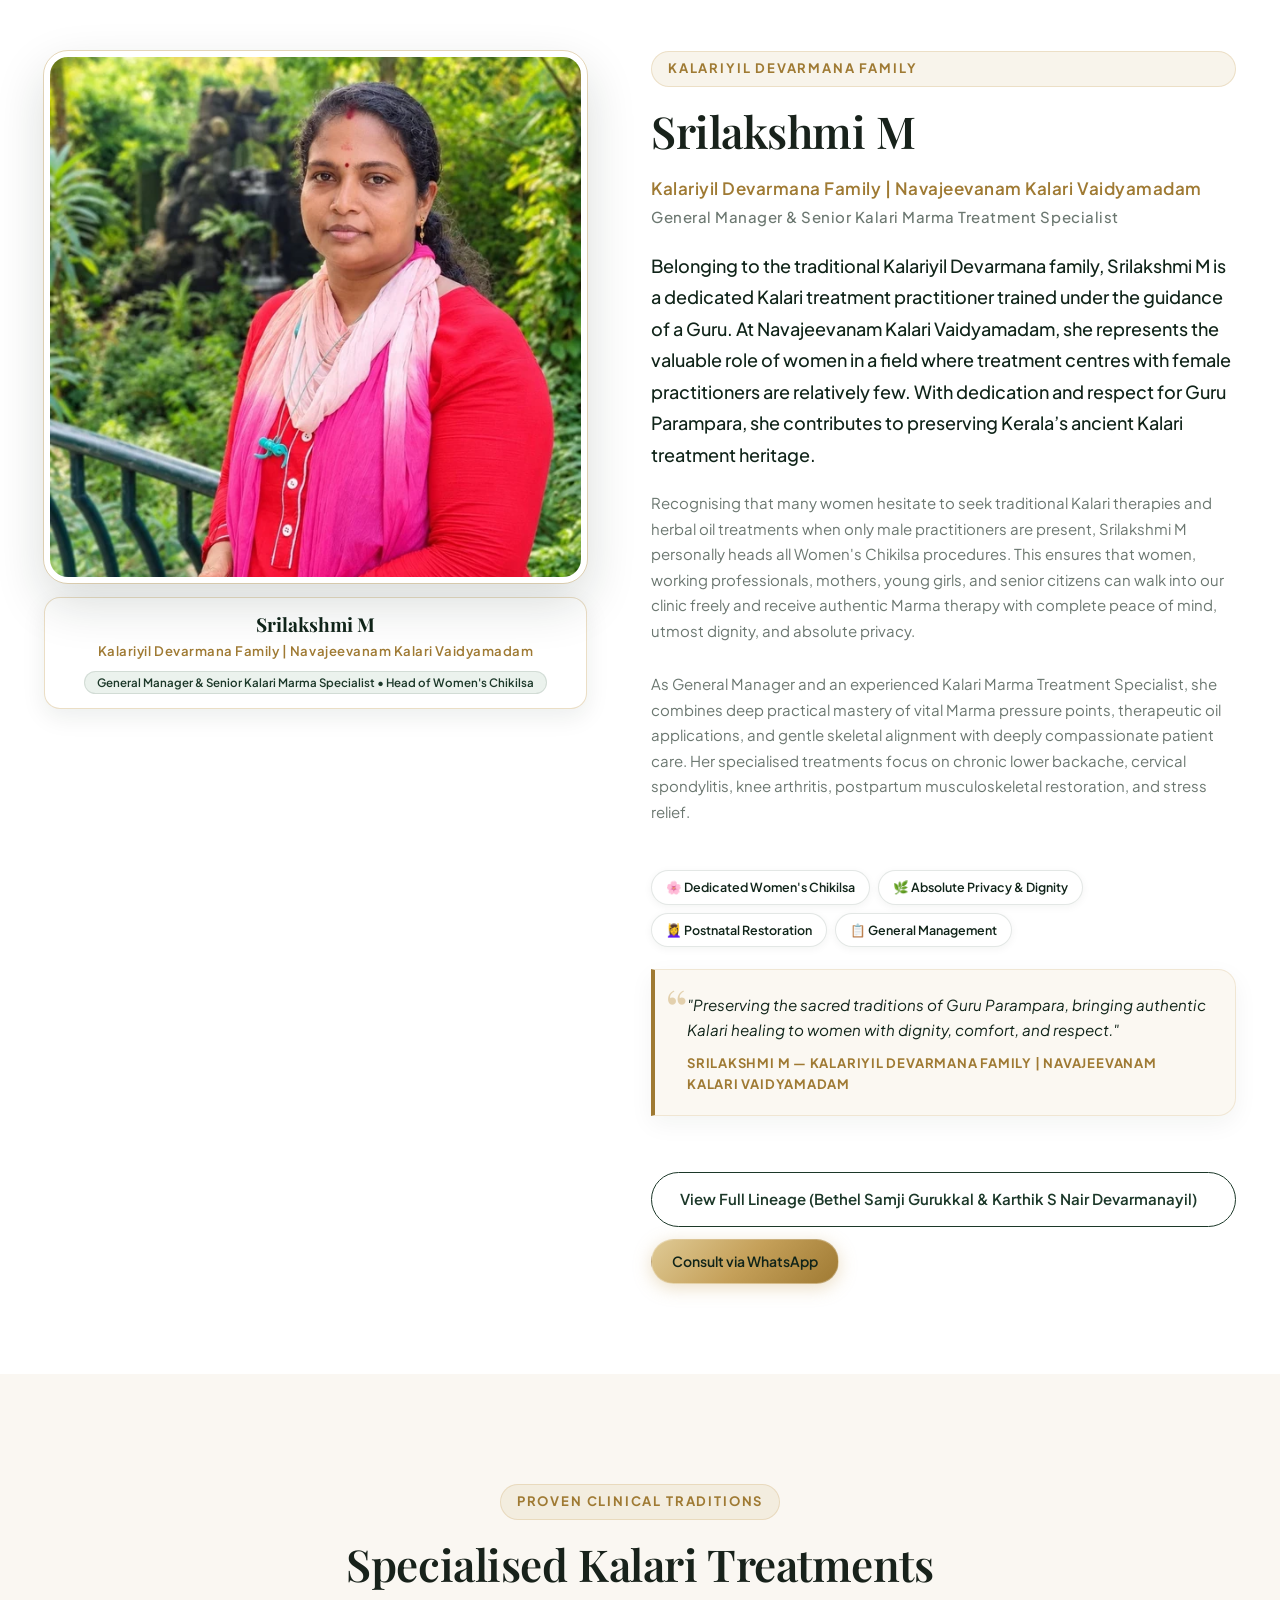
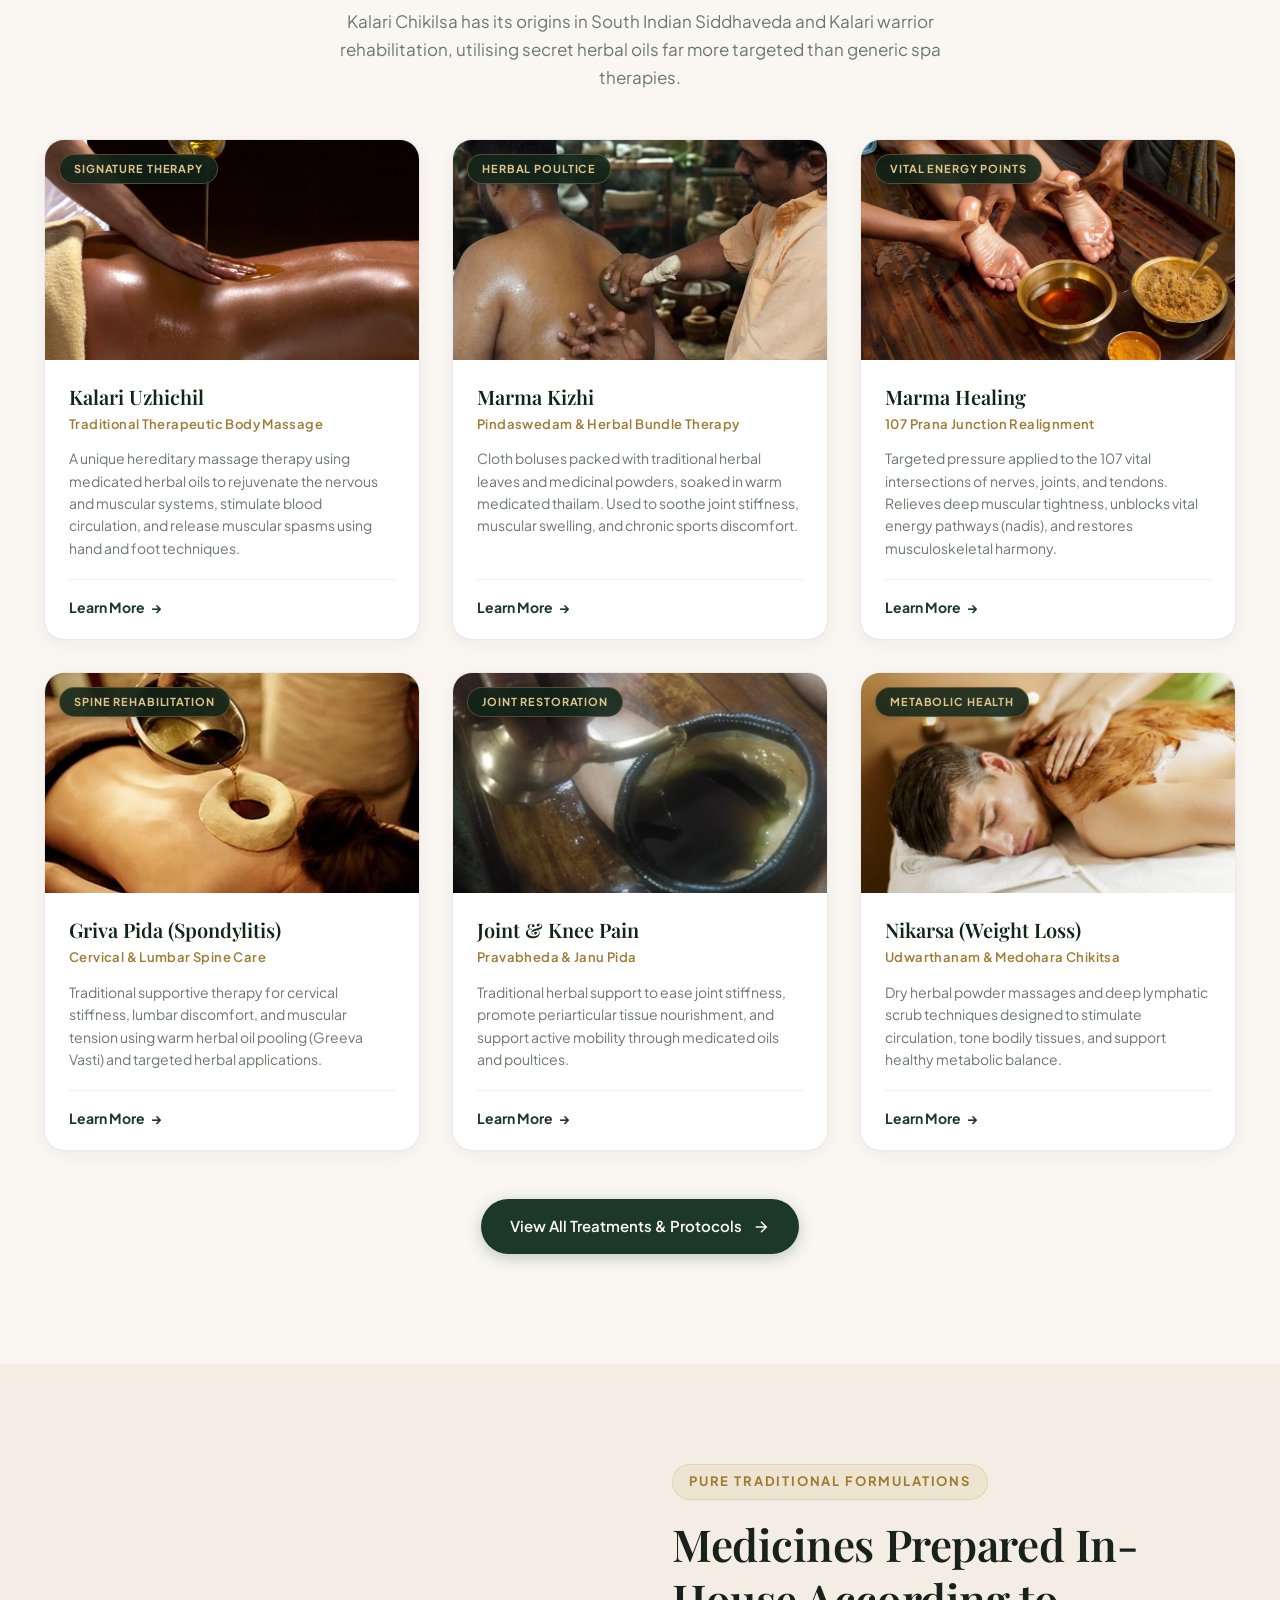
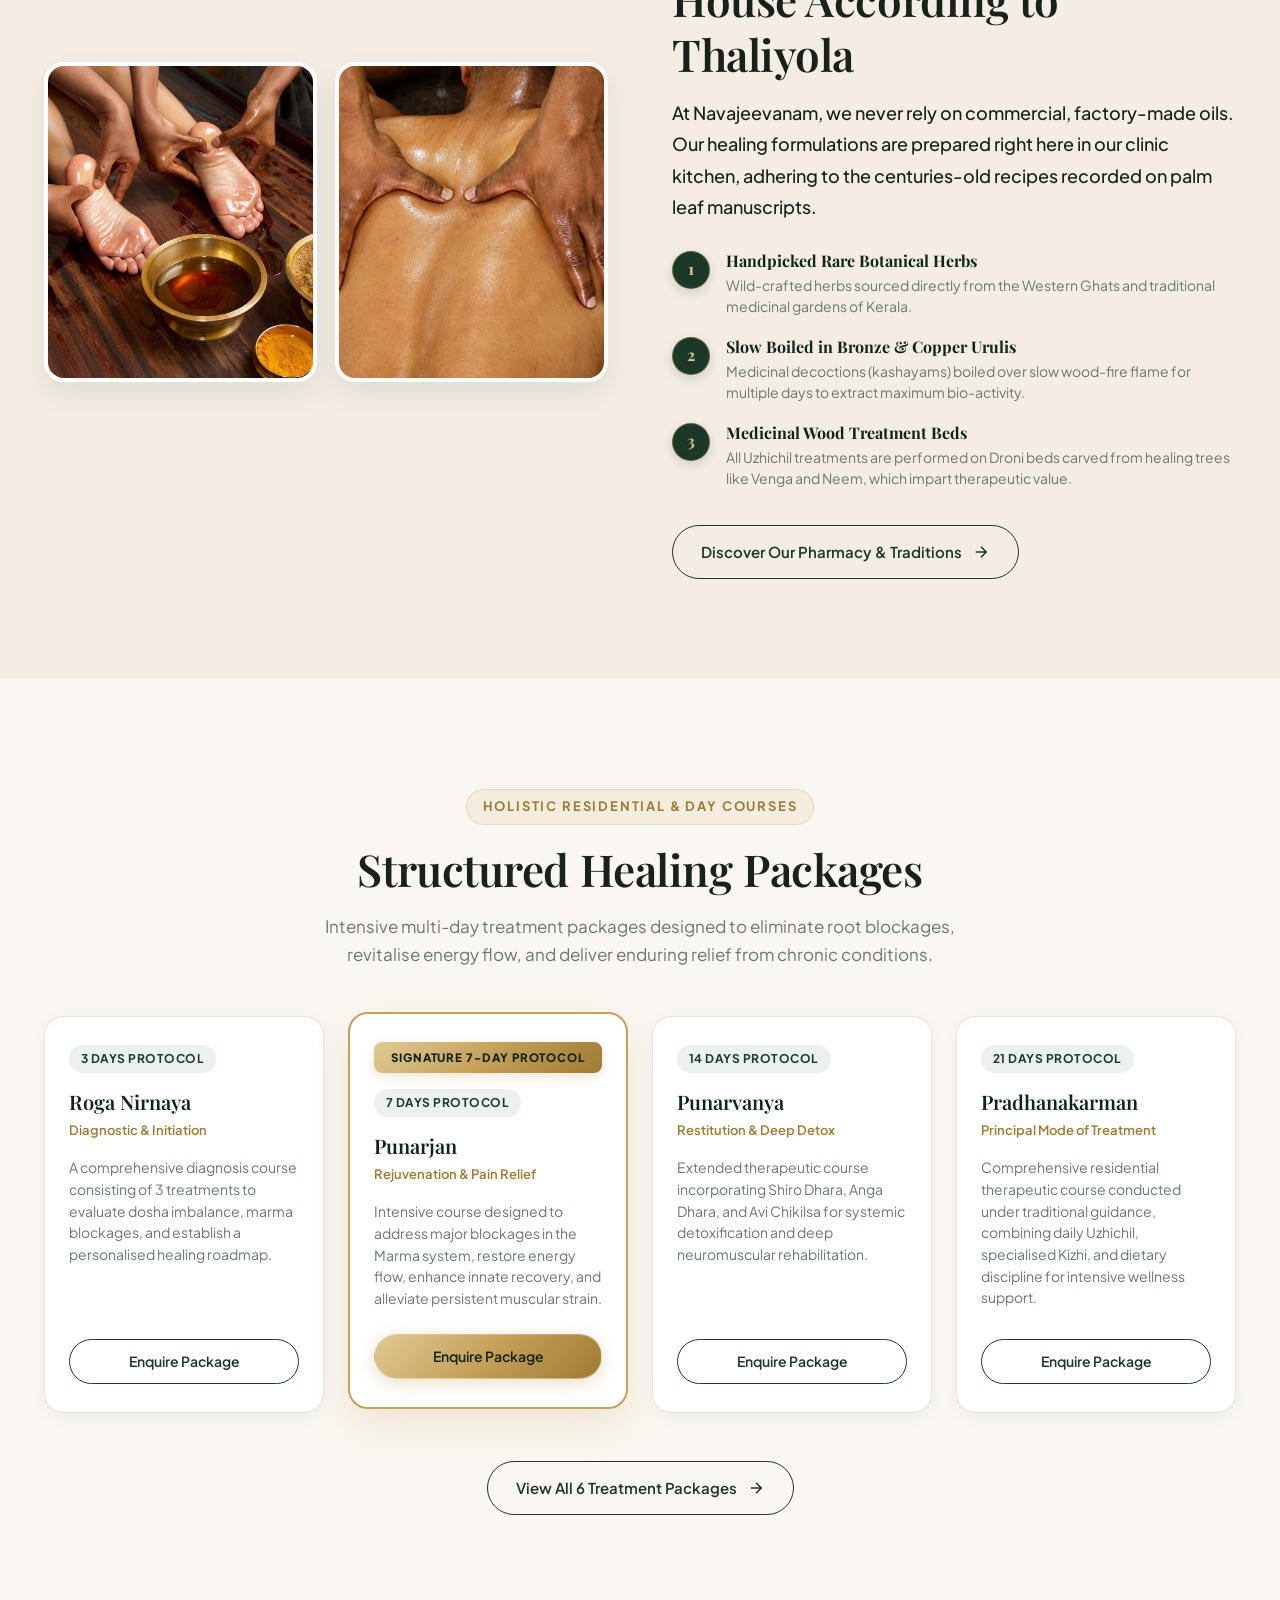
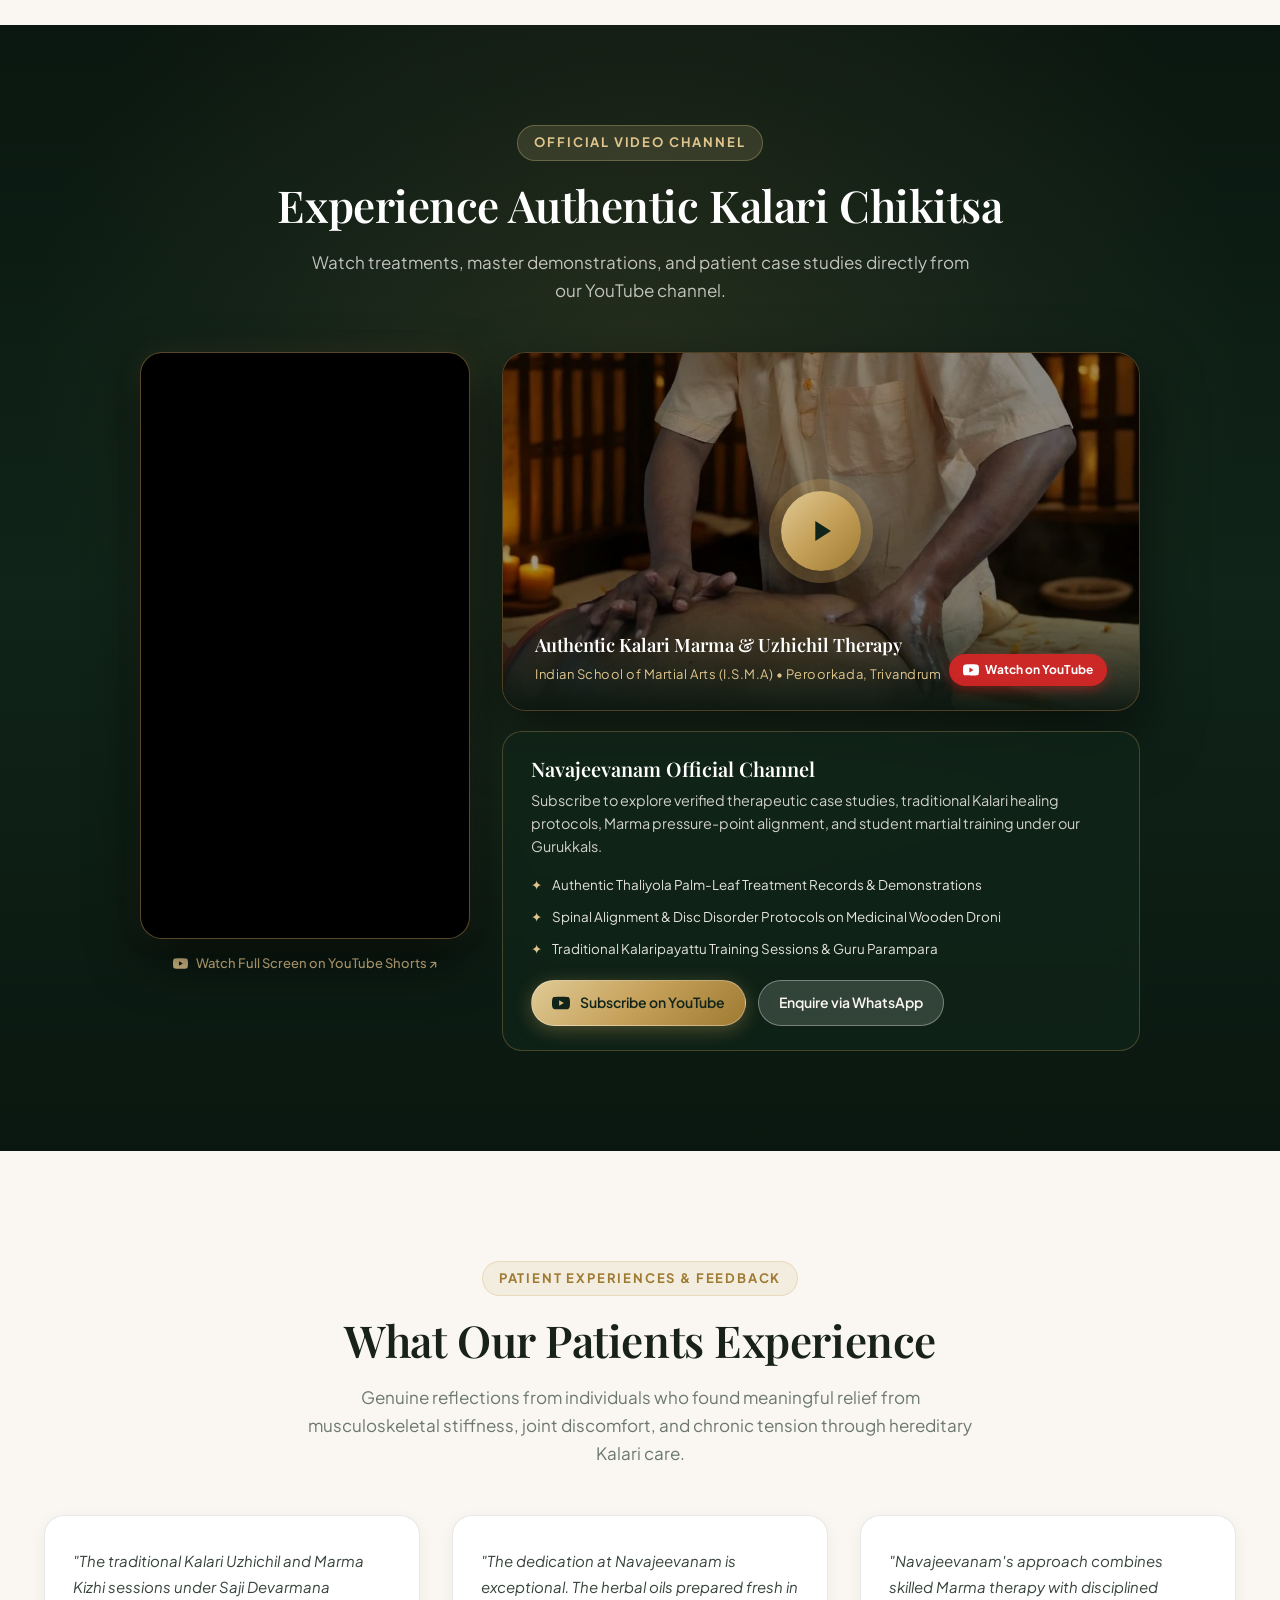
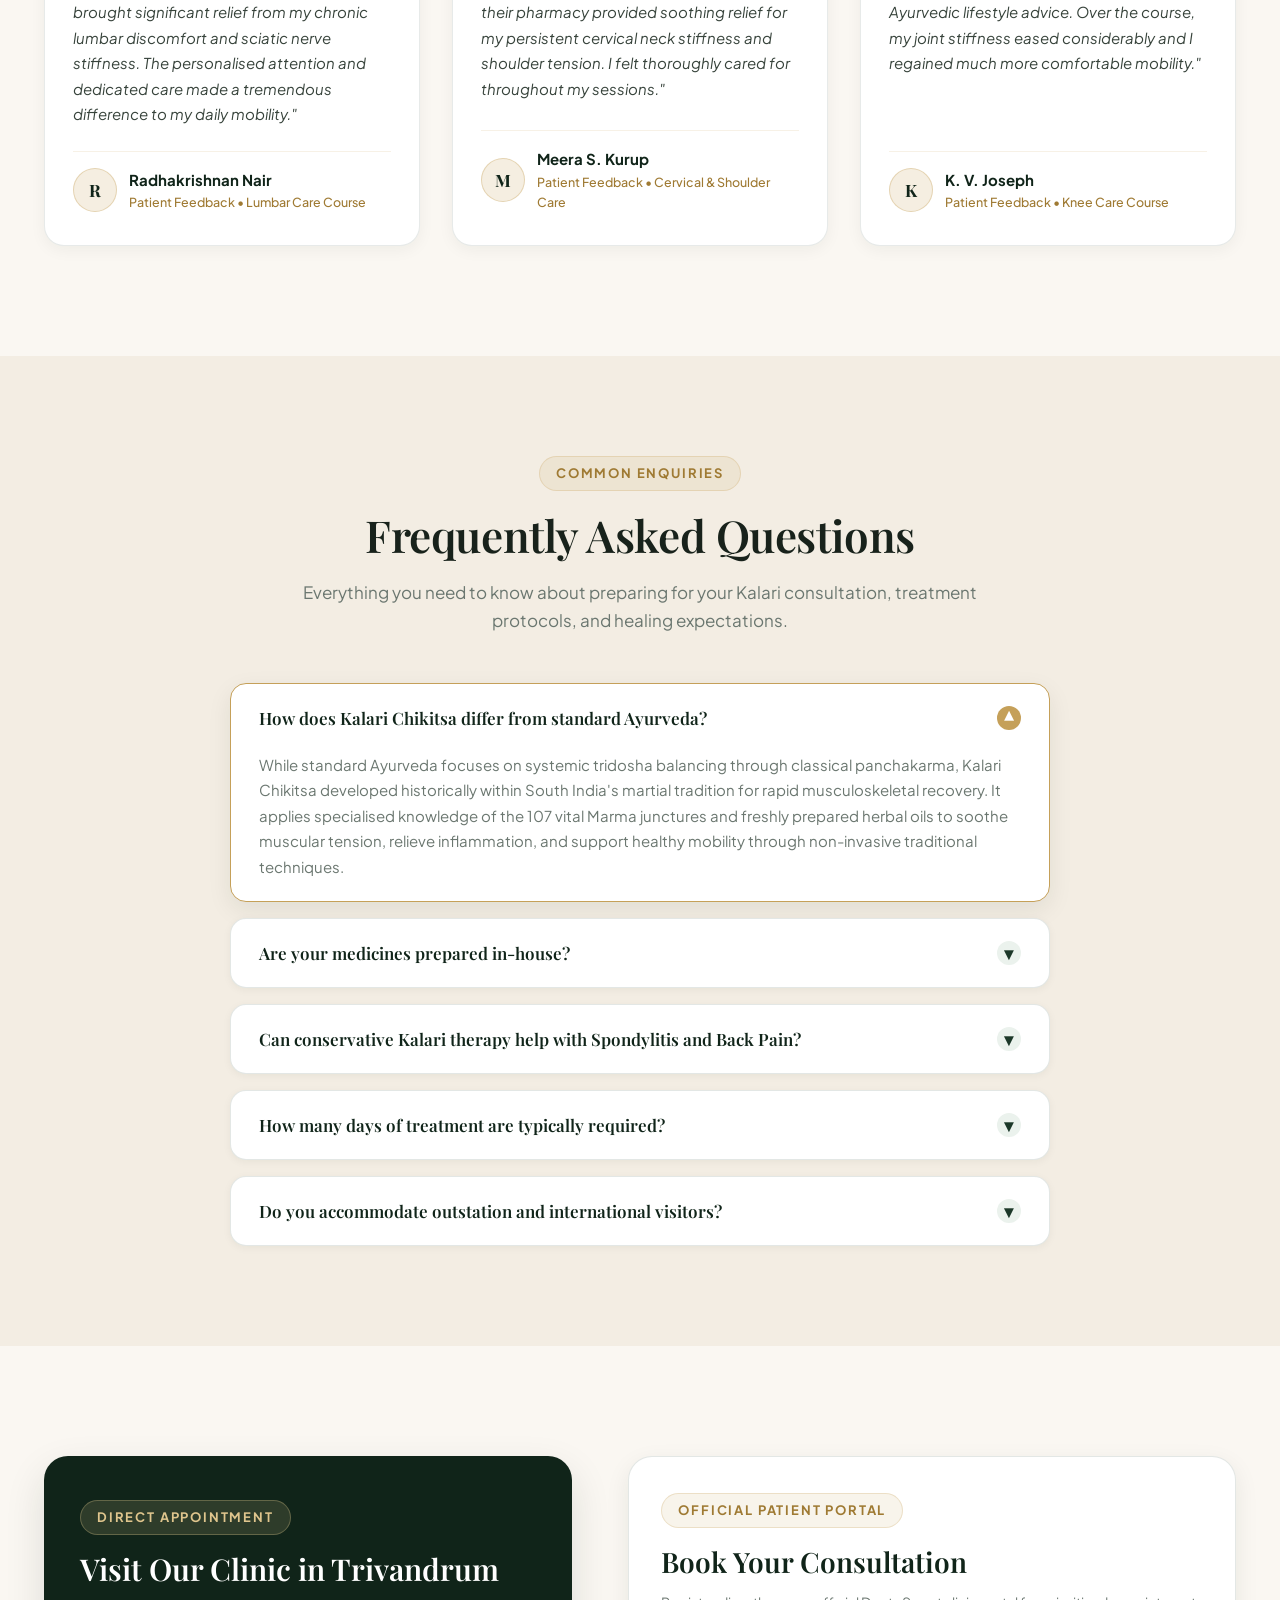
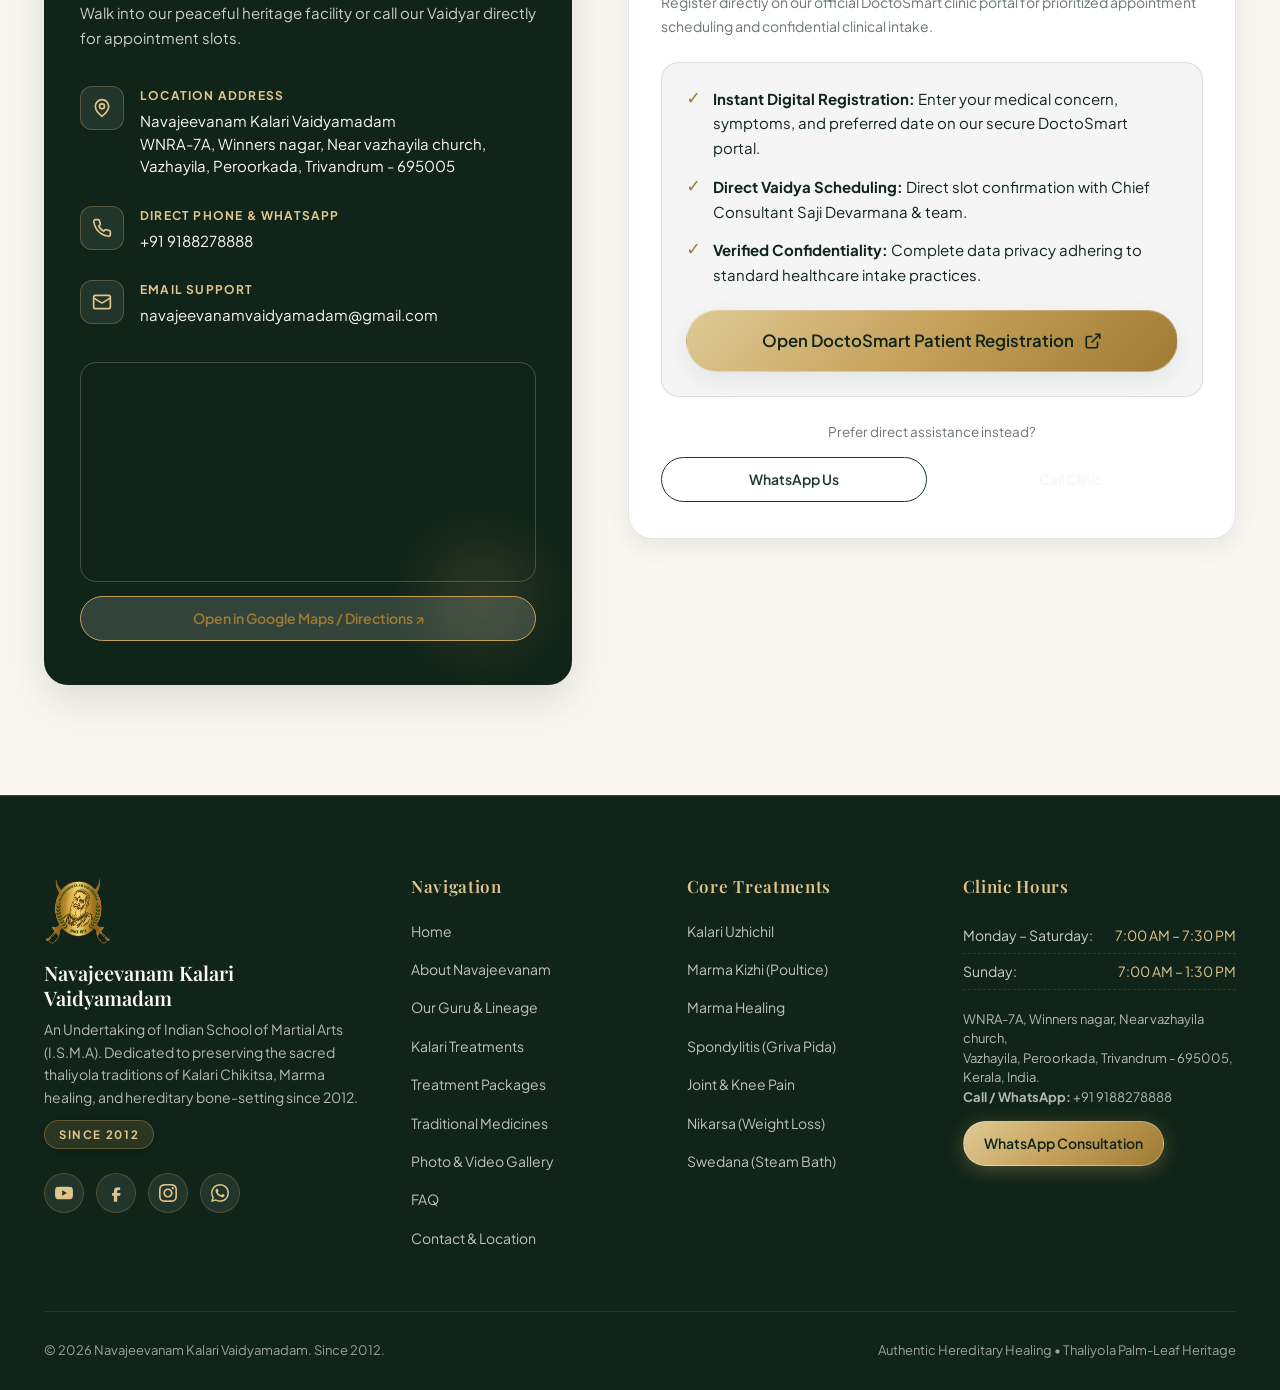
==== commit 61311c16: "Add founder journey, Since 2012 in header and footer" ====
--- a/index.html
+++ b/index.html
@@ -37,6 +37,7 @@
     "@context": "https://schema.org",
     "@type": "MedicalClinic",
     "name": "Navajeevanam Kalari Vaidyamadam",
+    "foundingDate": "2012",
     "alternateName": "Indian School of Martial Arts (I.S.M.A)",
     "description": "Traditional hereditary Kalari Chikitsa, Marma therapy, and Ayurvedic musculoskeletal wellness center in Trivandrum, Kerala.",
     "url": "https://indianayurvedha.com/",
@@ -110,7 +111,8 @@
         <img src="assets/logo/navajeevanam-logo-nobg.png" alt="Navajeevanam Emblem" class="nav-logo-img">
         <div class="nav-brand-text">
           <span class="nav-brand-name">NAVAJEEVANAM</span>
-          <span class="nav-brand-sub">Kalari Vaidyamadam</span>
+          <span class="nav-brand-sub"><span class="brand-sub-main">Kalari Vaidyamadam</span><span class="brand-sub-desktop-since"> • SINCE 2012</span></span>
+          <span class="nav-brand-mobile-since"><span>SINCE 2012</span></span>
         </div>
       </a>
 
@@ -1065,6 +1067,9 @@
           <p class="footer-brand-desc">
             An Undertaking of Indian School of Martial Arts (I.S.M.A). Dedicated to preserving the sacred thaliyola traditions of Kalari Chikitsa, Marma healing, and hereditary bone-setting since 2012.
           </p>
+          <div class="footer-since-wrap">
+            <span class="footer-since-pill">SINCE 2012</span>
+          </div>
           <div class="footer-social-links">
             <a href="https://youtube.com/@navajeevanamvaidyamadam" target="_blank" rel="noopener noreferrer" class="social-icon-btn" aria-label="YouTube">
               <svg width="18" height="18" fill="currentColor" viewBox="0 0 24 24"><path d="M23.498 6.186a3.016 3.016 0 0 0-2.122-2.136C19.505 3.545 12 3.545 12 3.545s-7.505 0-9.377.505A3.017 3.017 0 0 0 .502 6.186C0 8.07 0 12 0 12s0 3.93.502 5.814a3.016 3.016 0 0 0 2.122 2.136c1.871.505 9.376.505 9.376.505s7.505 0 9.377-.505a3.015 3.015 0 0 0 2.122-2.136C24 15.93 24 12 24 12s0-3.93-.502-5.814zM9.545 15.568V8.432L15.818 12l-6.273 3.568z"/></svg>
@@ -1134,7 +1139,7 @@
 
       <div class="footer-bottom">
         <div>
-          © 2026 Navajeevanam Kalari Vaidyamadam. All rights reserved. An Undertaking of Indian School of Martial Arts.
+          © <span class="current-year">2026</span> Navajeevanam Kalari Vaidyamadam. Since 2012.
         </div>
         <div>
           Authentic Hereditary Healing • Thaliyola Palm-Leaf Heritage
--- a/css/style.css
+++ b/css/style.css
@@ -61,11 +61,25 @@
 
 html {
   scroll-behavior: smooth;
+  scroll-padding-top: 88px;
   font-size: 16px;
   -webkit-text-size-adjust: 100%;
   overflow-x: hidden;
   max-width: 100vw;
   width: 100%;
+}
+
+[id] {
+  scroll-margin-top: 88px;
+}
+
+@media (min-width: 1024px) {
+  html {
+    scroll-padding-top: 96px;
+  }
+  [id] {
+    scroll-margin-top: 96px;
+  }
 }
 
 body {
@@ -450,6 +464,46 @@
   margin-top: 2px;
 }
 
+/* Header Wordmark Since 2012 (Mobile Base) */
+.brand-sub-desktop-since {
+  display: none;
+}
+
+.nav-brand-mobile-since {
+  display: flex;
+  align-items: center;
+  justify-content: center;
+  gap: 6px;
+  font-size: 9.5px;
+  letter-spacing: 0.18em;
+  text-transform: uppercase;
+  color: var(--gold-primary);
+  font-weight: 600;
+  margin-top: 2px;
+  width: 100%;
+}
+
+.nav-brand-mobile-since::before,
+.nav-brand-mobile-since::after {
+  content: '';
+  flex: 1;
+  height: 1px;
+  background: linear-gradient(90deg, rgba(197, 160, 89, 0.2), var(--gold-primary));
+}
+
+.nav-brand-mobile-since::after {
+  background: linear-gradient(90deg, var(--gold-primary), rgba(197, 160, 89, 0.2));
+}
+
+@media (min-width: 1024px) {
+  .nav-brand-mobile-since {
+    display: none !important;
+  }
+  .brand-sub-desktop-since {
+    display: inline !important;
+  }
+}
+
 .nav-menu {
   display: flex;
   align-items: center;
@@ -2496,3 +2550,137 @@
   font-size: 0.8125rem;
   color: var(--text-muted);
 }
+
+/* ==========================================================================
+   Footer Since 2012 Pill (Mobile-First Base: Centered, Desktop: Left)
+   ========================================================================== */
+.footer-since-wrap {
+  display: flex;
+  justify-content: center;
+  margin-top: -12px;
+  margin-bottom: 24px;
+}
+
+.footer-since-pill {
+  display: inline-flex;
+  align-items: center;
+  justify-content: center;
+  font-size: 0.72rem;
+  font-weight: 700;
+  letter-spacing: 0.14em;
+  text-transform: uppercase;
+  color: var(--gold-light);
+  background: rgba(197, 160, 89, 0.15);
+  border: 1px solid rgba(197, 160, 89, 0.35);
+  padding: 4px 14px;
+  border-radius: 999px;
+  box-shadow: 0 2px 8px rgba(0, 0, 0, 0.2);
+}
+
+@media (min-width: 641px) {
+  .footer-since-wrap {
+    justify-content: flex-start;
+  }
+}
+
+/* ==========================================================================
+   About Page: Founder Journey Block & Vertical Timeline (Mobile First)
+   ========================================================================== */
+.founder-journey-card {
+  margin: 28px 0;
+  padding: 20px 18px;
+  background: rgba(235, 242, 237, 0.7);
+  border: 1px solid var(--forest-border);
+  border-left: 4px solid var(--gold-primary);
+  border-radius: 18px;
+}
+
+@media (min-width: 768px) {
+  .founder-journey-card {
+    padding: 24px 26px;
+  }
+}
+
+.founder-timeline {
+  position: relative;
+  padding-left: 24px;
+  margin-top: 18px;
+  display: flex;
+  flex-direction: column;
+  gap: 16px;
+}
+
+.founder-timeline::before {
+  content: '';
+  position: absolute;
+  top: 6px;
+  bottom: 8px;
+  left: 5px;
+  width: 2px;
+  background: linear-gradient(180deg, var(--gold-light) 0%, var(--gold-primary) 50%, var(--gold-dark) 100%);
+}
+
+.founder-timeline-item {
+  position: relative;
+  display: flex;
+  flex-direction: column;
+}
+
+.founder-timeline-dot {
+  position: absolute;
+  left: -24px;
+  top: 4px;
+  width: 12px;
+  height: 12px;
+  border-radius: 50%;
+  background: var(--gold-primary);
+  border: 2px solid #FFFFFF;
+  box-shadow: 0 0 0 1px var(--gold-dark);
+}
+
+.founder-timeline-year {
+  font-family: var(--font-serif);
+  font-size: 1.125rem;
+  font-weight: 700;
+  color: var(--gold-dark);
+  line-height: 1.2;
+  letter-spacing: 0.02em;
+}
+
+.founder-timeline-text {
+  font-size: 0.9rem;
+  color: var(--text-body);
+  line-height: 1.6;
+  margin: 3px 0 0 0;
+  word-break: break-word;
+}
+
+/* Scroll Animation (Fade & Slide In) */
+.fade-in-scroll {
+  opacity: 0;
+  transform: translateY(18px);
+  transition: opacity 0.7s cubic-bezier(0.16, 1, 0.3, 1), transform 0.7s cubic-bezier(0.16, 1, 0.3, 1);
+  will-change: opacity, transform;
+}
+
+.fade-in-scroll.is-visible {
+  opacity: 1;
+  transform: translateY(0);
+}
+
+@media (prefers-reduced-motion: reduce) {
+  .fade-in-scroll {
+    opacity: 1 !important;
+    transform: none !important;
+    transition: none !important;
+  }
+}
+
+/* Sticky Photo Card on Desktop (>= 1024px) */
+@media (min-width: 1024px) {
+  .founder-visual-sticky {
+    position: sticky;
+    top: calc(96px + 24px);
+    align-self: start;
+  }
+}
--- a/css/responsive.css
+++ b/css/responsive.css
@@ -168,6 +168,11 @@
   .nav-brand-sub {
     font-size: 0.62rem !important;
     letter-spacing: 0.1em !important;
+  }
+
+  .nav-brand-mobile-since {
+    font-size: 9px !important;
+    letter-spacing: 0.16em !important;
   }
 
   .nav-actions .btn {
@@ -780,6 +785,22 @@
     padding-bottom: 40px !important;
   }
 
+  .site-footer .footer-top > div:first-child {
+    text-align: center;
+    display: flex;
+    flex-direction: column;
+    align-items: center;
+  }
+
+  .site-footer .footer-brand-logo {
+    margin-left: auto;
+    margin-right: auto;
+  }
+
+  .footer-since-wrap {
+    justify-content: center !important;
+  }
+
   .footer-bottom {
     flex-direction: column !important;
     text-align: center !important;
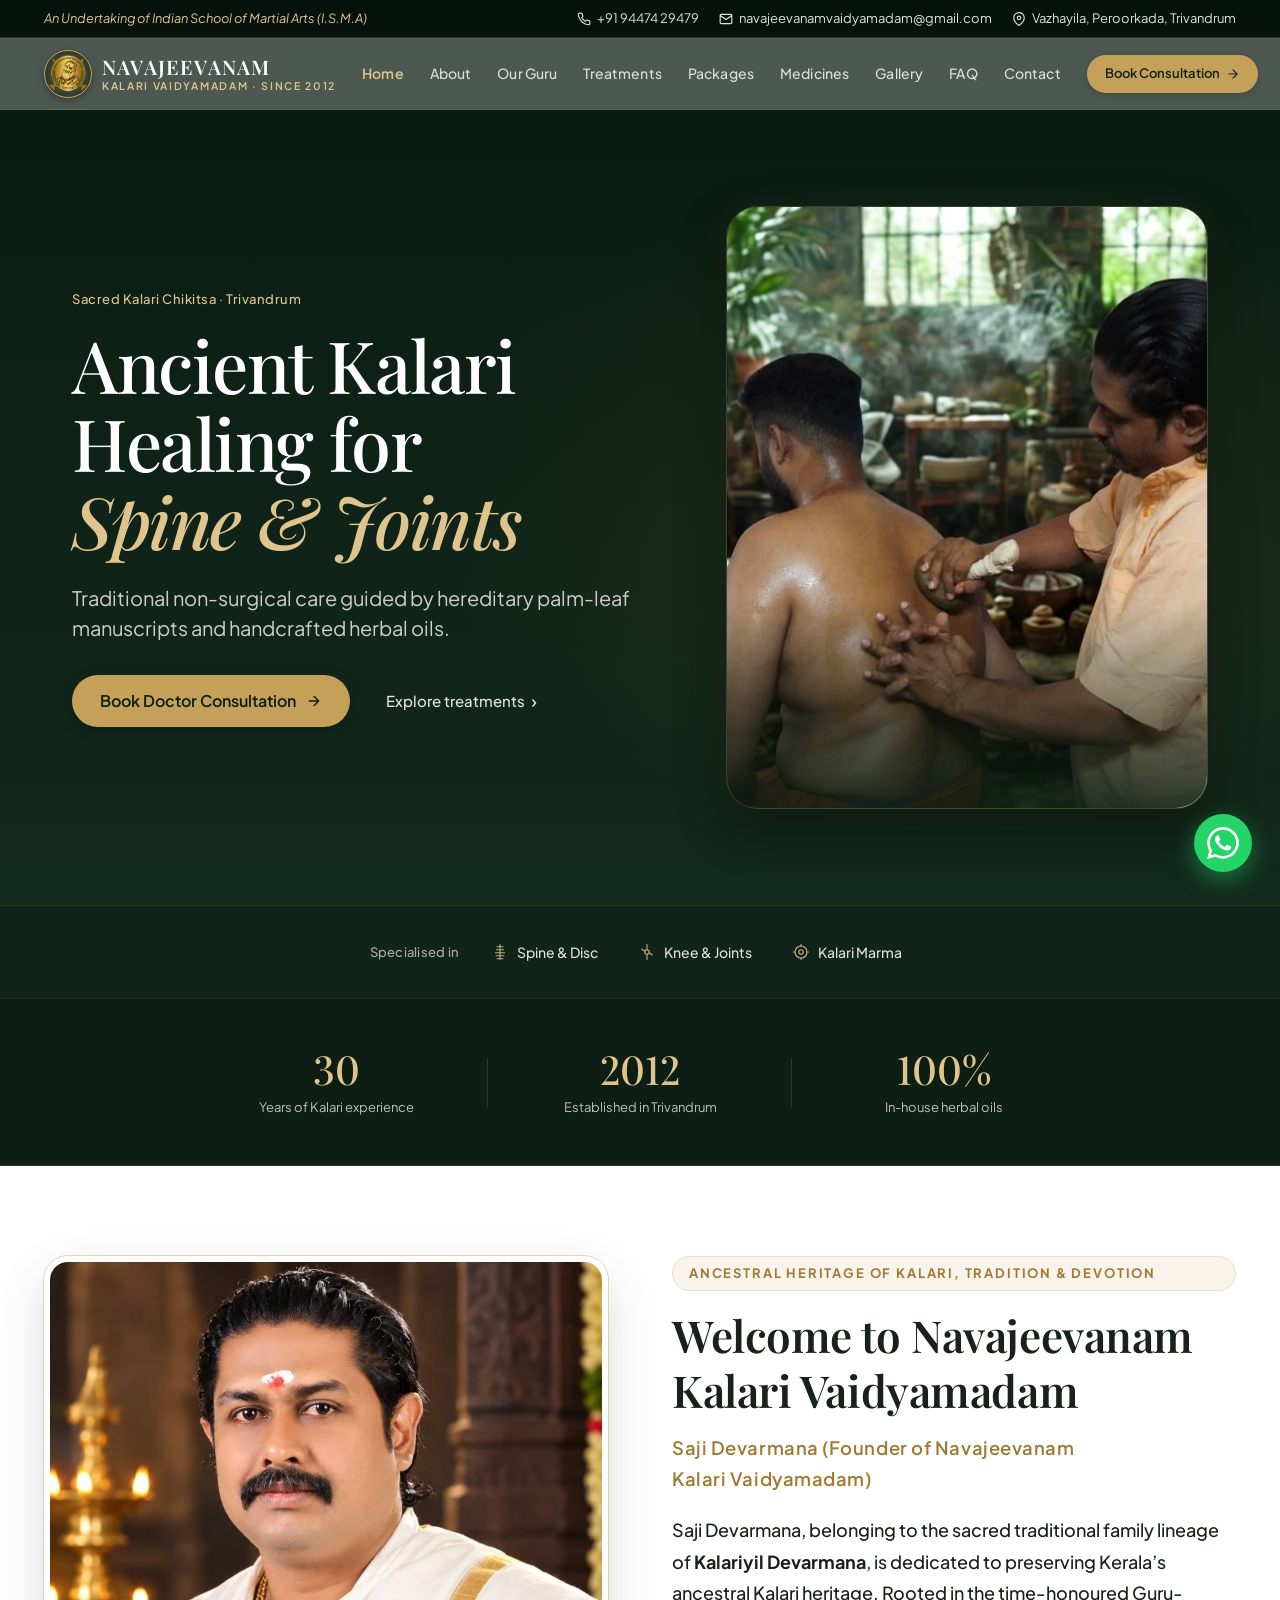
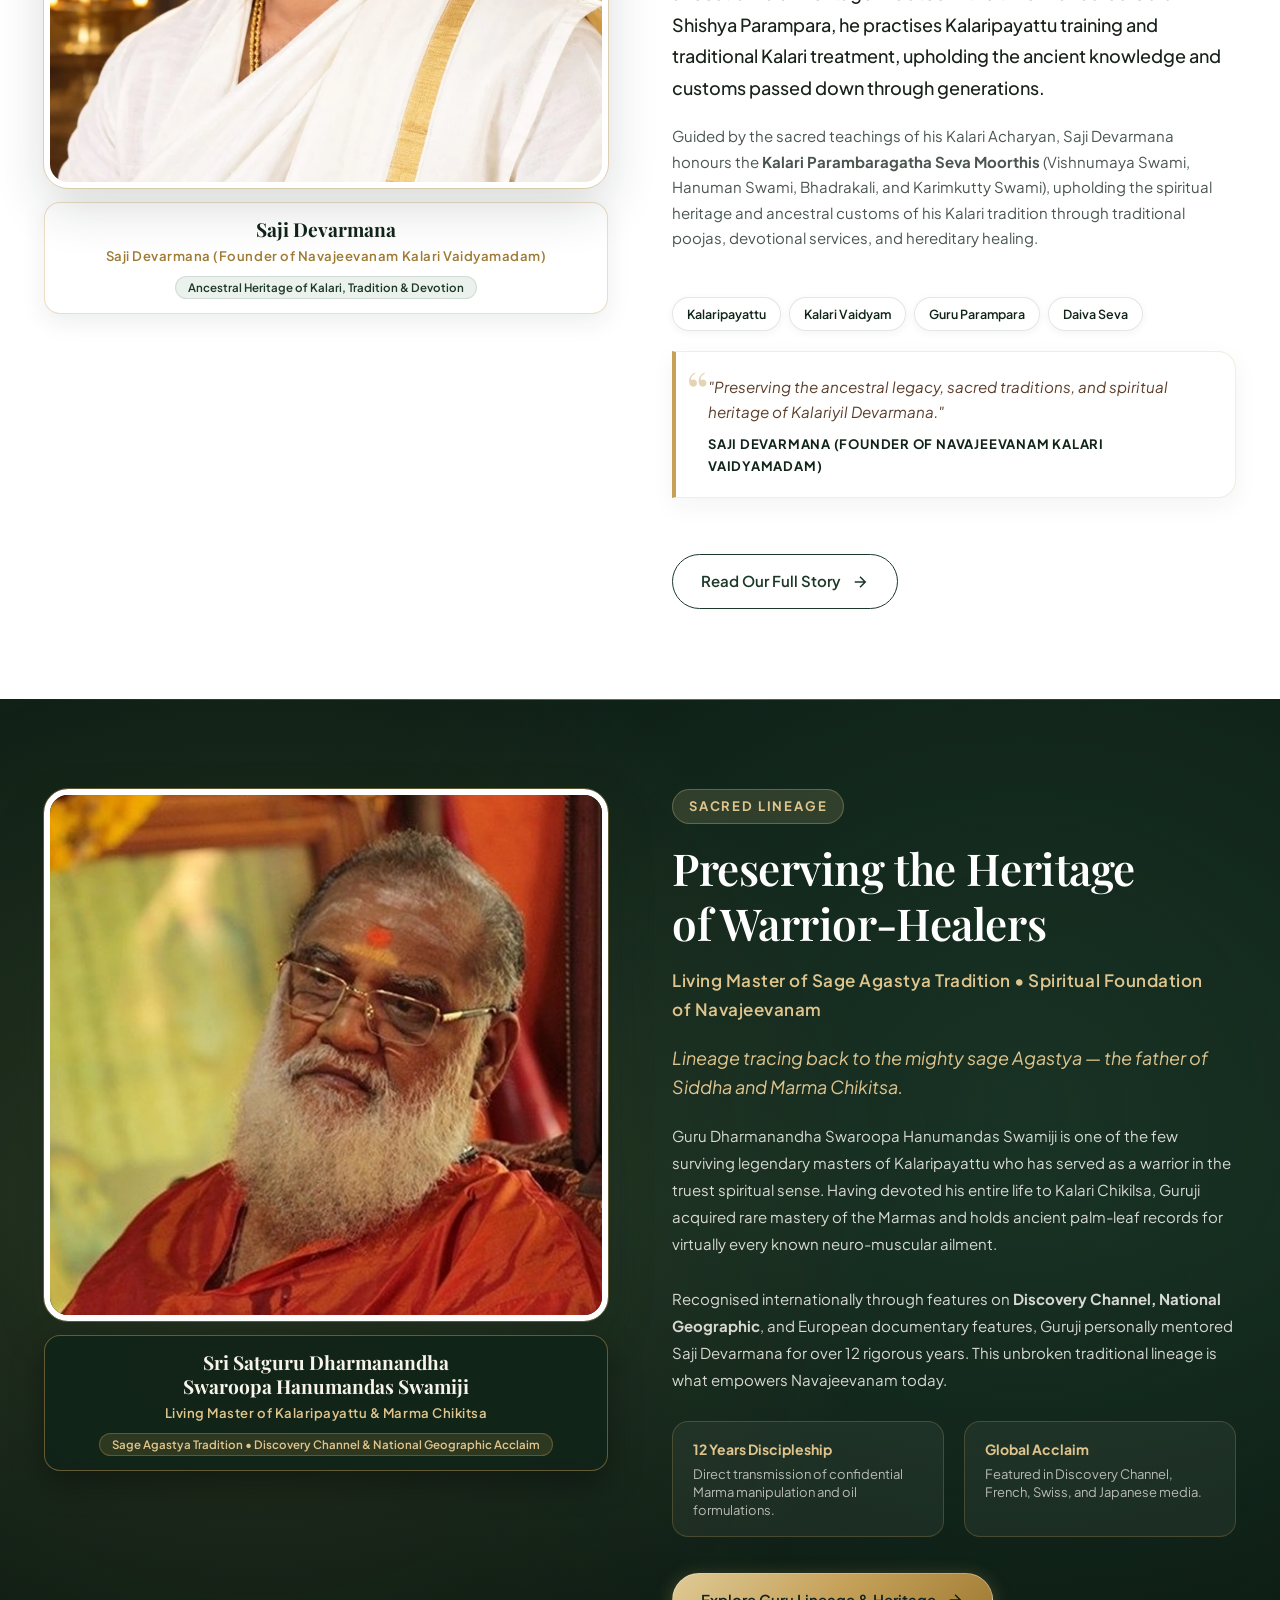
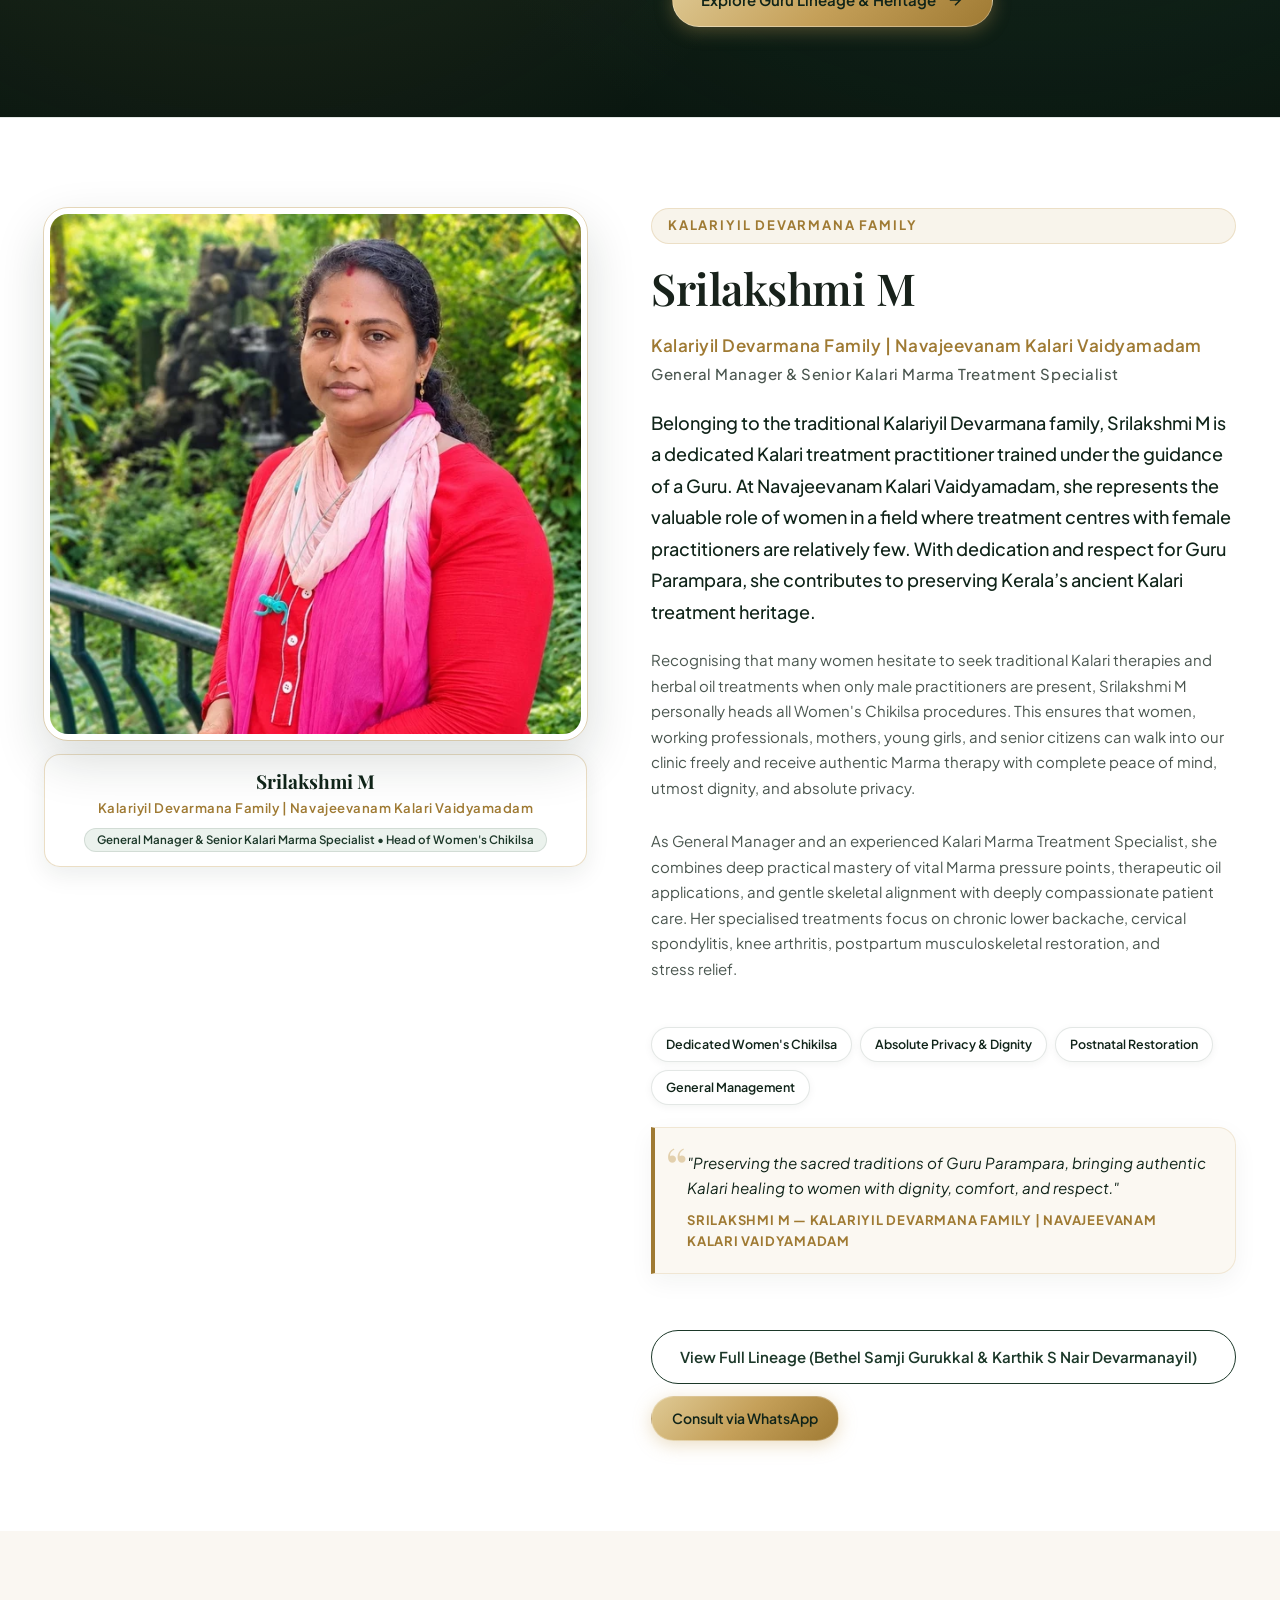
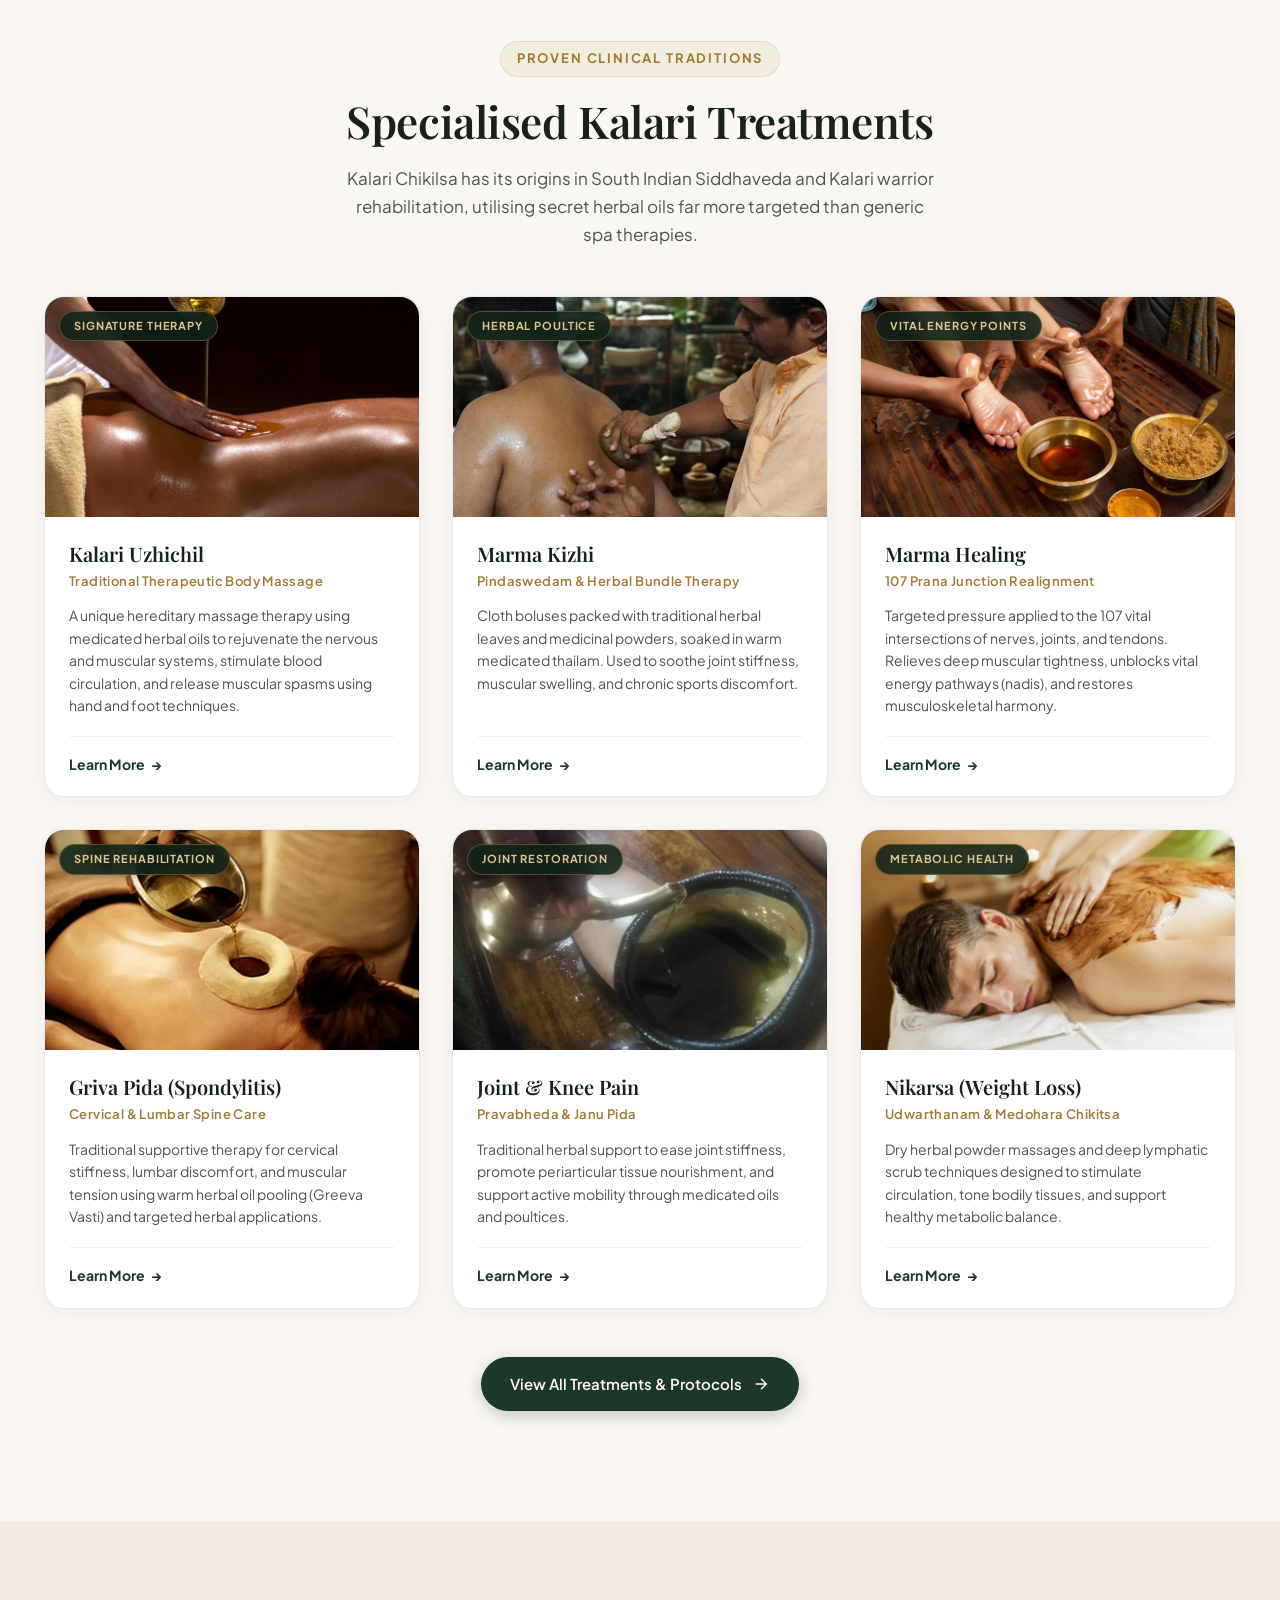
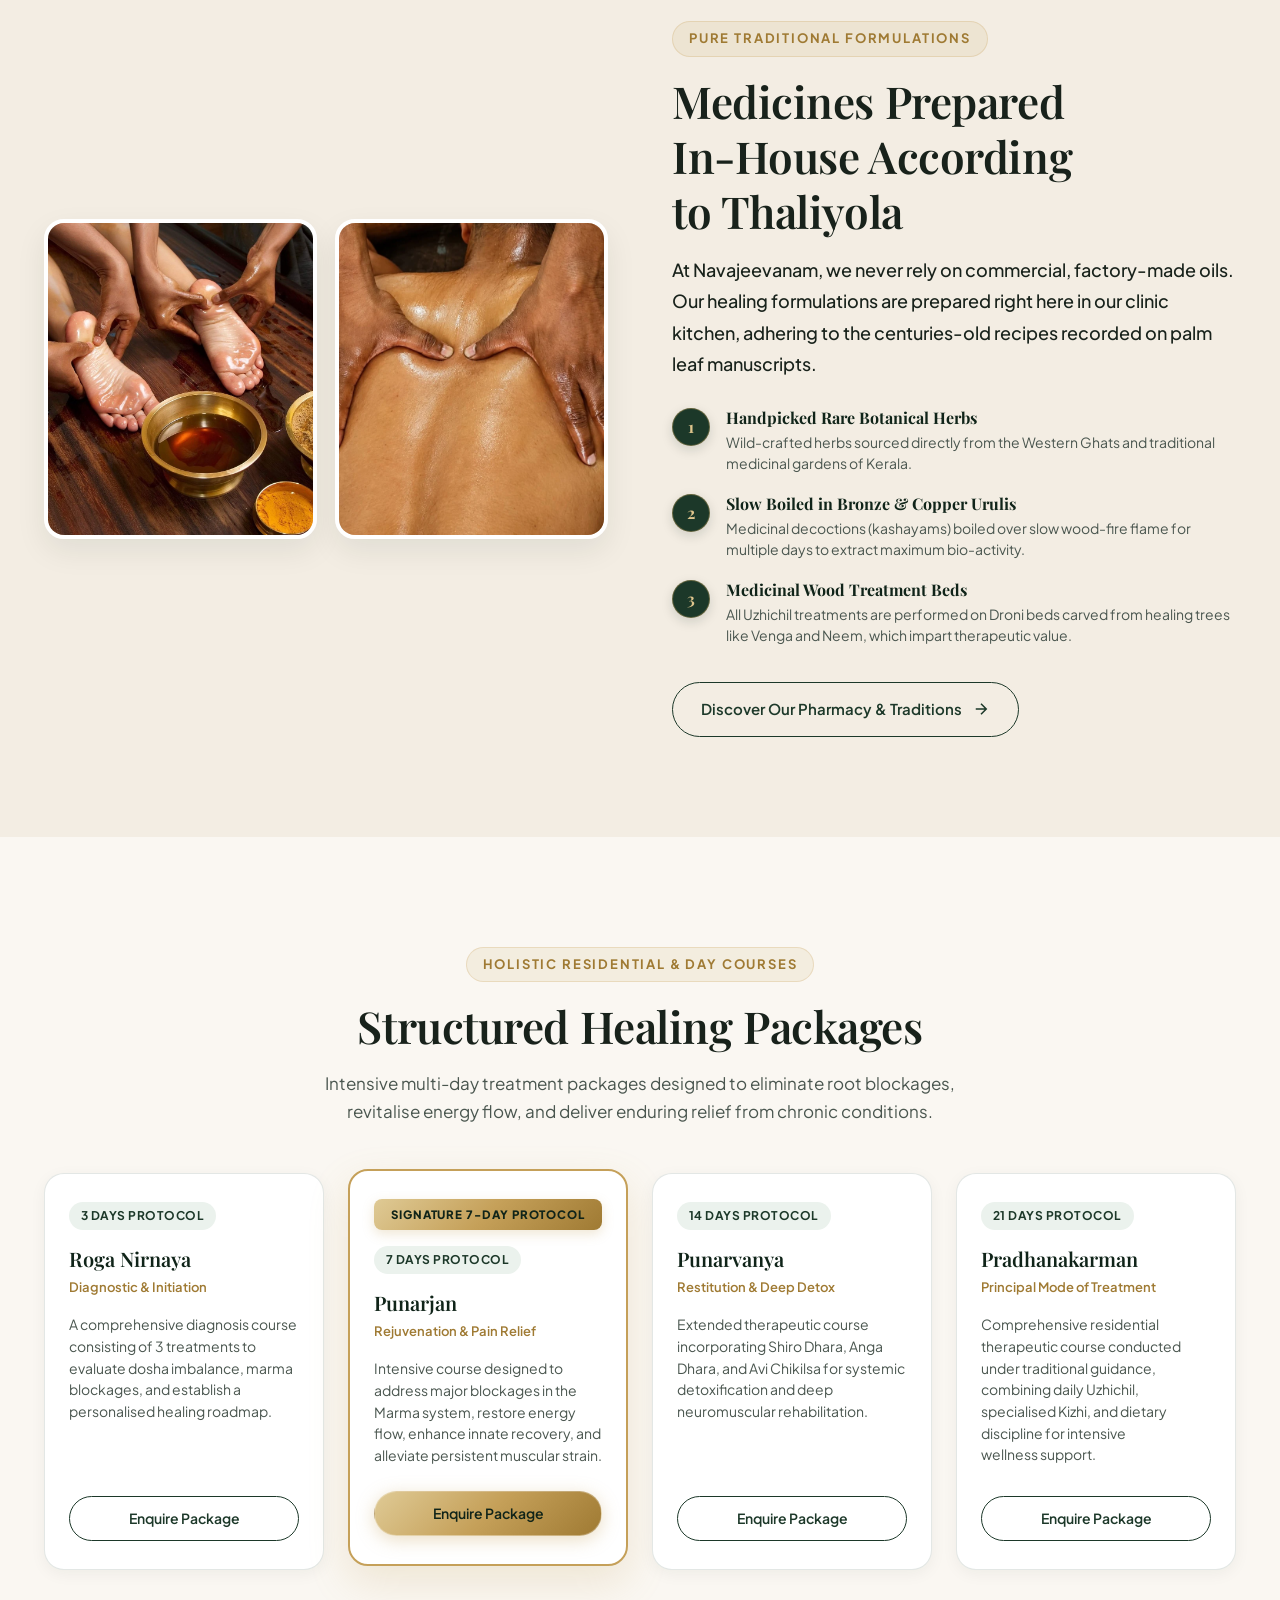
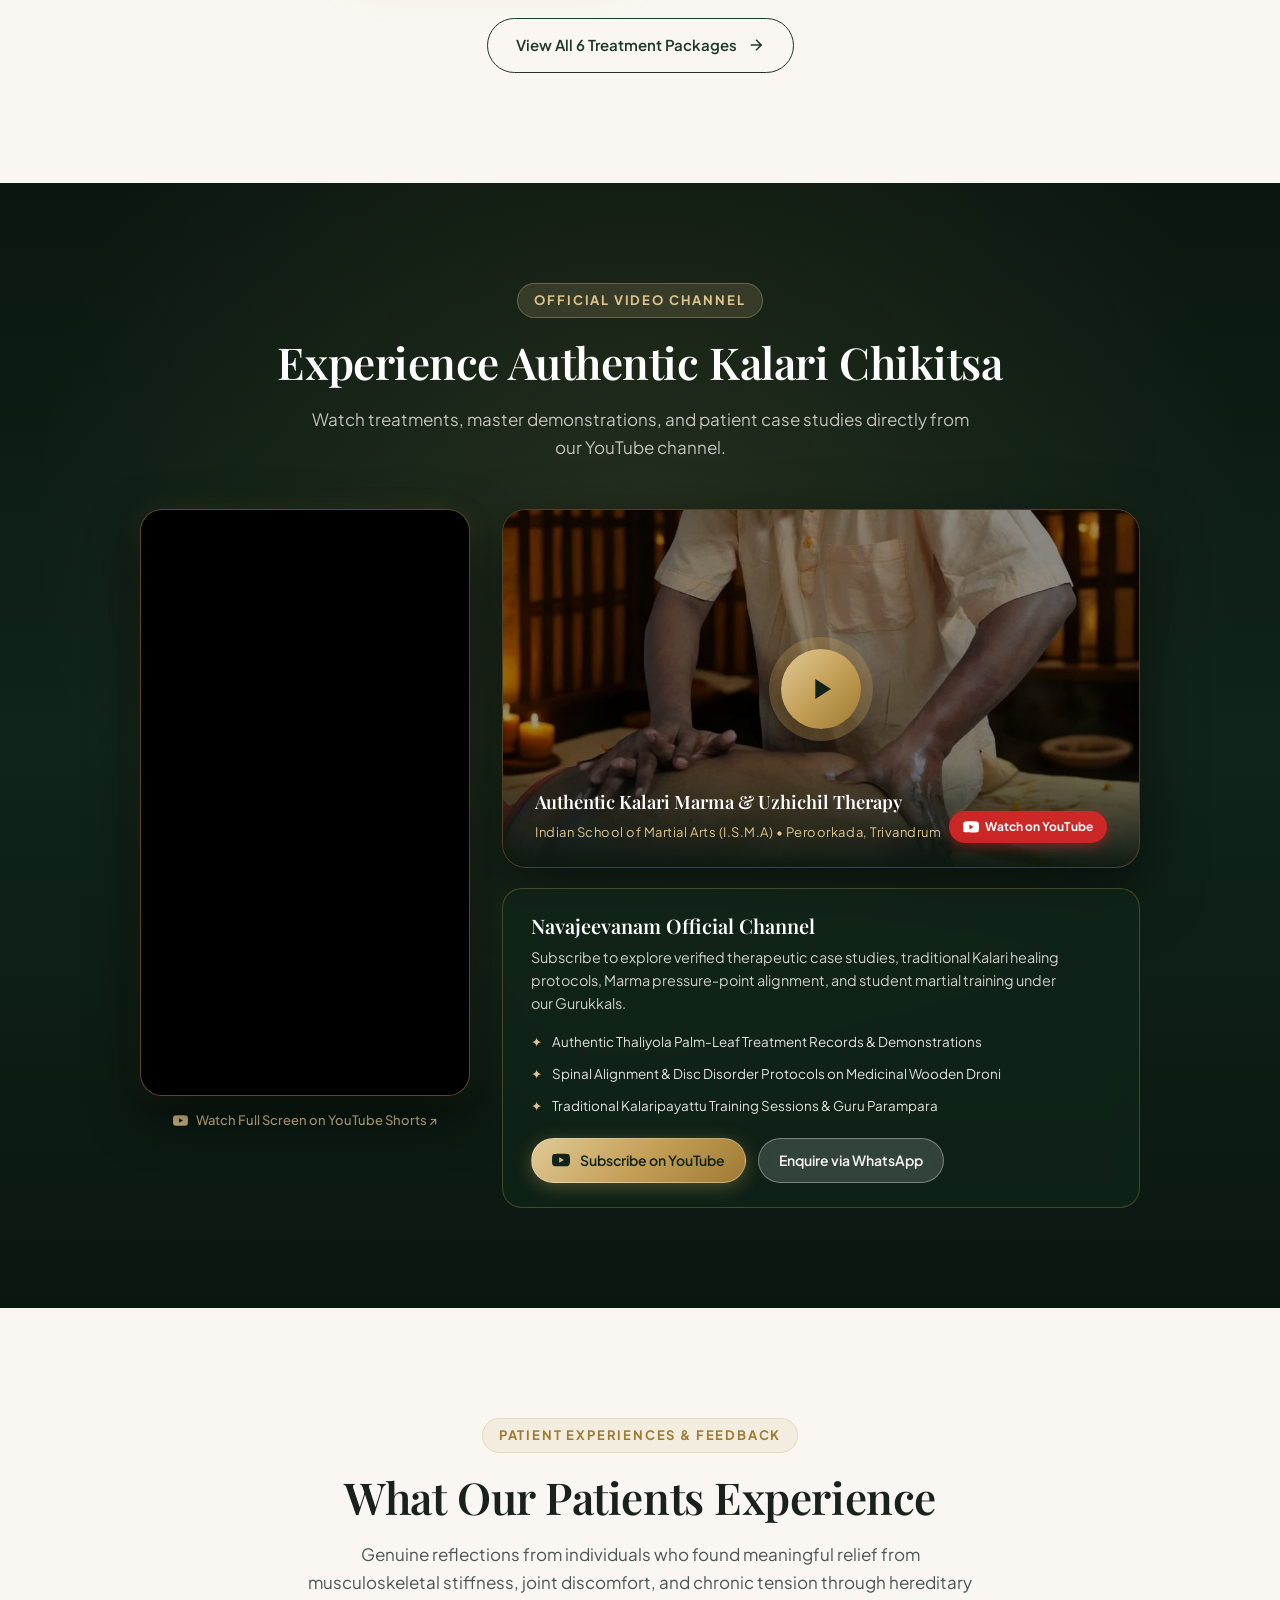
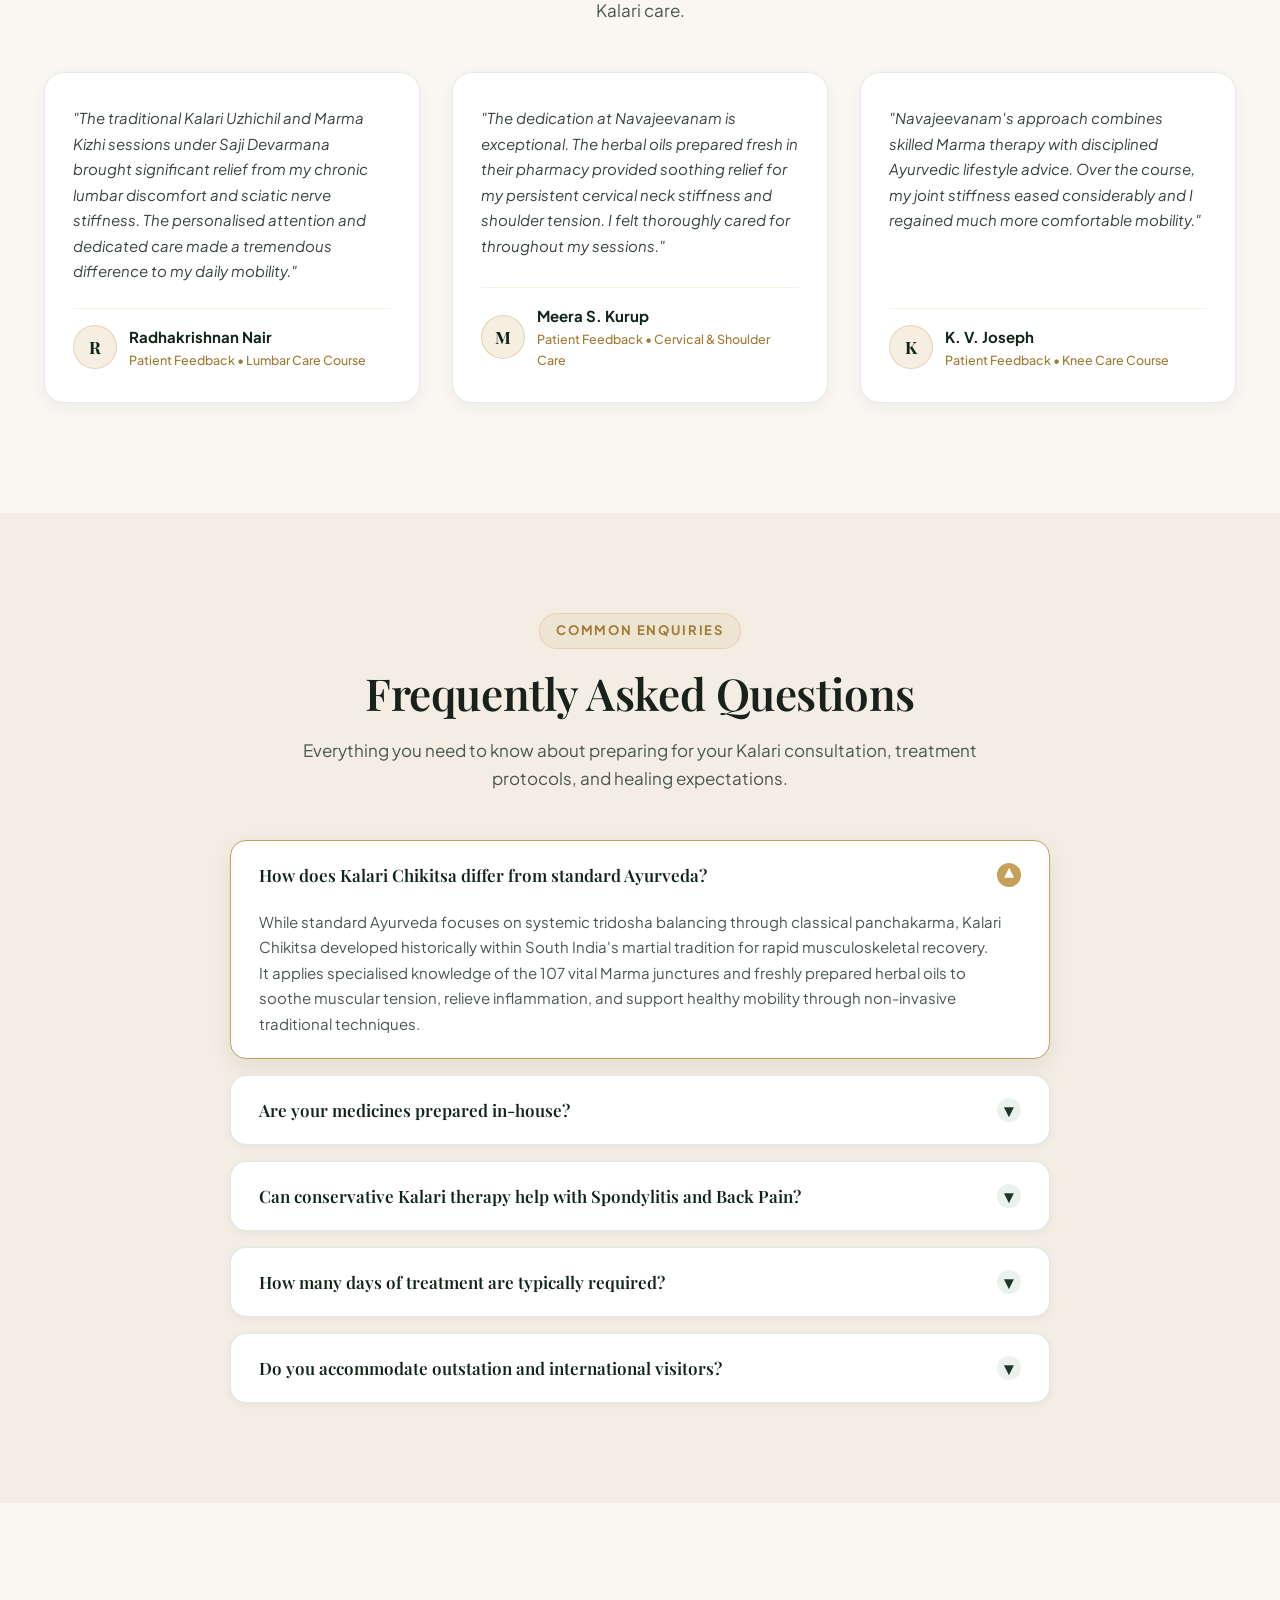
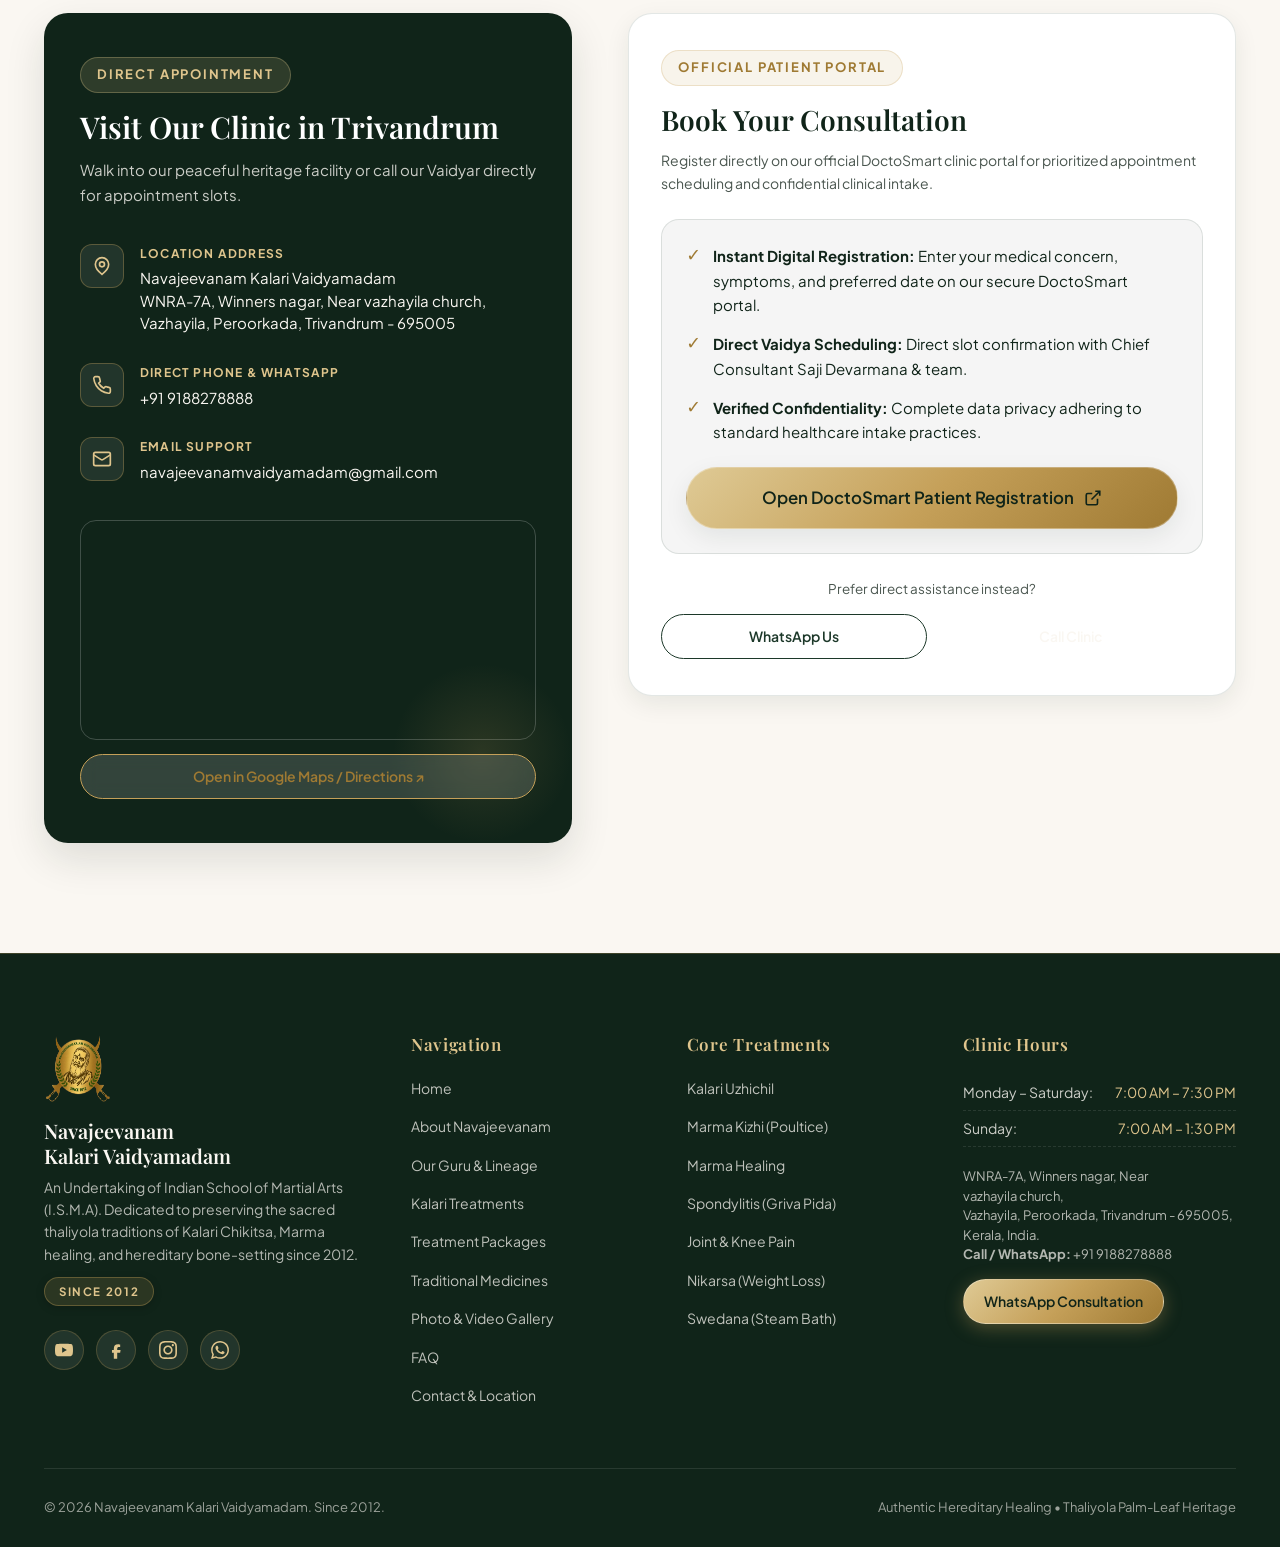
==== commit e3401791: "Landing page redesign: premium hero, compact header, trust strip, smart action bar" ====
--- a/index.html
+++ b/index.html
@@ -11,6 +11,9 @@
   <link rel="preconnect" href="https://fonts.googleapis.com">
   <link rel="preconnect" href="https://fonts.gstatic.com" crossorigin>
   <link href="https://fonts.googleapis.com/css2?family=Cinzel:wght@500;600;700&family=Playfair+Display:ital,wght@0,500;0,600;0,700;1,400;1,600&family=Plus+Jakarta+Sans:wght@400;500;600;700&display=swap" rel="stylesheet">
+
+  <!-- Performance: Preload Critical Hero LCP Image -->
+  <link rel="preload" as="image" href="assets/images/gallery-chikilsa-kizhi.webp" fetchpriority="high">
 
   <!-- Core Styles -->
   <link rel="stylesheet" href="css/style.css">
@@ -107,12 +110,11 @@
        ========================================================================== -->
   <header class="site-header header-wrapper">
     <nav class="nav-container nav-pill">
-      <a href="index.html" class="nav-brand" aria-label="Navajeevanam Home">
-        <img src="assets/logo/navajeevanam-logo-nobg.png" alt="Navajeevanam Emblem" class="nav-logo-img">
+      <a href="index.html" class="nav-brand" aria-label="NAVAJEEVANAM KALARI VAIDYAMADAM · SINCE 2012">
+        <img src="assets/logo/navajeevanam-logo-nobg.png" alt="Navajeevanam Emblem" class="nav-logo-img" width="48" height="48">
         <div class="nav-brand-text">
           <span class="nav-brand-name">NAVAJEEVANAM</span>
-          <span class="nav-brand-sub"><span class="brand-sub-main">Kalari Vaidyamadam</span><span class="brand-sub-desktop-since"> • SINCE 2012</span></span>
-          <span class="nav-brand-mobile-since"><span>SINCE 2012</span></span>
+          <span class="nav-brand-sub">KALARI VAIDYAMADAM · SINCE 2012</span>
         </div>
       </a>
 
@@ -129,12 +131,16 @@
       </ul>
 
       <div class="nav-actions">
-        <a href="https://app.doctosmart.com/welcome/patient_registration?data===wYp5WasNEIsFGduVGRgUGbp12cgUGdph2V8xXNzgTM" target="_blank" rel="noopener noreferrer" class="btn btn-primary btn-sm">
+        <a href="https://app.doctosmart.com/welcome/patient_registration?data===wYp5WasNEIsFGduVGRgUGbp12cgUGdph2V8xXNzgTM" target="_blank" rel="noopener noreferrer" class="nav-cta-btn">
           <span>Book Consultation</span>
-          <svg class="btn-icon" fill="none" stroke="currentColor" stroke-width="2" viewBox="0 0 24 24"><path d="M5 12h14M12 5l7 7-7 7"/></svg>
+          <svg width="14" height="14" viewBox="0 0 24 24" fill="none" stroke="currentColor" stroke-width="2" stroke-linecap="round" stroke-linejoin="round" aria-hidden="true"><path d="M5 12h14M12 5l7 7-7 7"/></svg>
         </a>
-        <button class="mobile-menu-btn" aria-label="Open Mobile Menu">
-          <svg width="24" height="24" fill="none" stroke="currentColor" stroke-width="2" viewBox="0 0 24 24"><line x1="4" x2="20" y1="12" y2="12"/><line x1="4" x2="20" y1="6" y2="6"/><line x1="4" x2="20" y1="18" y2="18"/></svg>
+        <button class="mobile-menu-btn" aria-label="Open navigation menu" aria-expanded="false" aria-controls="mobileDrawer">
+          <svg width="24" height="24" viewBox="0 0 24 24" fill="none" stroke="currentColor" stroke-width="1.5" stroke-linecap="round" stroke-linejoin="round" aria-hidden="true">
+            <line x1="3" y1="6" x2="21" y2="6"></line>
+            <line x1="3" y1="12" x2="21" y2="12"></line>
+            <line x1="3" y1="18" x2="21" y2="18"></line>
+          </svg>
         </button>
       </div>
     </nav>
@@ -167,115 +173,91 @@
   </div>
 
   <!-- ==========================================================================
-       Hero Section
-       ========================================================================== -->
-  <section class="hero-section">
-    <div class="hero-bg-container">
-      <img src="assets/images/hero-uzhichil.webp" alt="Authentic Kalari Uzhichil Treatment" class="hero-bg-img">
-    </div>
-    <div class="hero-overlay"></div>
-
-    <div class="container">
-      <div class="hero-content">
-        <div class="hero-badge">
-          <span>🌿 Sacred Kalari Chikitsa • Trivandrum</span>
-        </div>
-        <h1 class="hero-title">
-          Ancient Kalari Healing for <span>Spine & Joints</span>
+       Hero Section (Apple-Level Product Page Layout)
+       ========================================================================== -->
+  <section class="hero-product-section" aria-label="Authentic Kalari Chikitsa Hero">
+    <div class="hero-product-container">
+      <div class="hero-copy-col">
+        <p class="hero-eyebrow hero-animate-1">Sacred Kalari Chikitsa · Trivandrum</p>
+        <h1 class="hero-title hero-animate-2">
+          Ancient Kalari Healing for <span class="hero-title-italic">Spine &amp; Joints</span>
         </h1>
-        <p class="hero-desc">
+        <p class="hero-subtext hero-animate-3">
           Traditional non-surgical care guided by hereditary palm-leaf manuscripts and handcrafted herbal oils.
         </p>
 
-        <div class="hero-ctas">
-          <a href="https://app.doctosmart.com/welcome/patient_registration?data===wYp5WasNEIsFGduVGRgUGbp12cgUGdph2V8xXNzgTM" target="_blank" rel="noopener noreferrer" class="btn btn-primary">
+        <div class="hero-actions hero-animate-4">
+          <a href="https://app.doctosmart.com/welcome/patient_registration?data===wYp5WasNEIsFGduVGRgUGbp12cgUGdph2V8xXNzgTM" target="_blank" rel="noopener noreferrer" class="hero-primary-btn">
             <span>Book Doctor Consultation</span>
-            <svg class="btn-icon" fill="none" stroke="currentColor" stroke-width="2" viewBox="0 0 24 24"><path d="M5 12h14M12 5l7 7-7 7"/></svg>
+            <svg class="hero-btn-arrow" width="16" height="16" viewBox="0 0 24 24" fill="none" stroke="currentColor" stroke-width="2" stroke-linecap="round" stroke-linejoin="round" aria-hidden="true"><path d="M5 12h14M12 5l7 7-7 7"/></svg>
           </a>
-          <a href="treatments.html" class="btn btn-secondary">
-            <span>Explore Treatments</span>
+          <a href="treatments.html" class="hero-secondary-link">
+            <span>Explore treatments</span>
+            <span class="hero-link-arrow" aria-hidden="true">›</span>
           </a>
         </div>
-
-        <div class="hero-condition-chips">
-          <span class="condition-chip-label">Specialised in:</span>
-          <div class="condition-chips-list">
-            <a href="https://app.doctosmart.com/welcome/patient_registration?data===wYp5WasNEIsFGduVGRgUGbp12cgUGdph2V8xXNzgTM" target="_blank" rel="noopener noreferrer" class="condition-chip">
-              <span>🦴 Spine & Disc</span>
-            </a>
-            <a href="https://app.doctosmart.com/welcome/patient_registration?data===wYp5WasNEIsFGduVGRgUGbp12cgUGdph2V8xXNzgTM" target="_blank" rel="noopener noreferrer" class="condition-chip">
-              <span>🦵 Knee & Joints</span>
-            </a>
-            <a href="https://app.doctosmart.com/welcome/patient_registration?data===wYp5WasNEIsFGduVGRgUGbp12cgUGdph2V8xXNzgTM" target="_blank" rel="noopener noreferrer" class="condition-chip">
-              <span>🌿 Kalari Marma</span>
-            </a>
-          </div>
-        </div>
-
-        <div class="hero-stat-strip">
-          <div class="hero-stat-item">
-            <span class="hero-stat-num">Est. 2012</span>
-            <span class="hero-stat-sub">Kerala Lineage</span>
-          </div>
-          <div class="hero-stat-divider"></div>
-          <div class="hero-stat-item">
-            <span class="hero-stat-num">107 Marma</span>
-            <span class="hero-stat-sub">Vital Points</span>
-          </div>
-          <div class="hero-stat-divider"></div>
-          <div class="hero-stat-item">
-            <span class="hero-stat-num">100% In-House</span>
-            <span class="hero-stat-sub">Handmade Oils</span>
-          </div>
-        </div>
-      </div>
-    </div>
-  </section>
-
-  <!-- ==========================================================================
-       Trust Strip / Credibility Bar
-       ========================================================================== -->
-  <section class="trust-strip">
-    <div class="container">
-      <div class="trust-bar-container">
-        <div class="trust-item-box">
-          <div class="trust-item-icon">
-            <svg width="24" height="24" fill="none" stroke="currentColor" stroke-width="2" viewBox="0 0 24 24"><path d="M12 6.253v13m0-13C10.832 5.477 9.246 5 7.5 5S4.168 5.477 3 6.253v13C4.168 18.477 5.754 18 7.5 18s3.332.477 4.5 1.253m0-13C13.168 5.477 14.754 5 16.5 5c1.747 0 3.332.477 4.5 1.253v13C19.832 18.477 18.247 18 16.5 18c-1.746 0-3.332.477-4.5 1.253"/></svg>
-          </div>
-          <div>
-            <h3 class="trust-item-title">Ancient Thaliyola Texts</h3>
-            <p class="trust-item-desc">Guided by hereditary palm-leaf manuscripts preserved across centuries.</p>
-          </div>
-        </div>
-
-        <div class="trust-item-box">
-          <div class="trust-item-icon">
-            <svg width="24" height="24" fill="none" stroke="currentColor" stroke-width="2" viewBox="0 0 24 24"><path d="m10.5 20.5 10-10a4.95 4.95 0 1 0-7-7l-10 10a4.95 4.95 0 1 0 7 7Z"/><path d="m8.5 8.5 7 7"/></svg>
-          </div>
-          <div>
-            <h3 class="trust-item-title">In-House Handcrafted Oils</h3>
-            <p class="trust-item-desc">Pure herbal formulations boiled in authentic bronze Urulis at our clinic.</p>
-          </div>
-        </div>
-
-        <div class="trust-item-box">
-          <div class="trust-item-icon">
-            <svg width="24" height="24" fill="none" stroke="currentColor" stroke-width="2" viewBox="0 0 24 24"><circle cx="12" cy="12" r="10"/><path d="m4.93 4.93 4.24 4.24"/><path d="m14.83 9.17 4.24-4.24"/><path d="m14.83 14.83 4.24 4.24"/><path d="m9.17 14.83-4.24 4.24"/></svg>
-          </div>
-          <div>
-            <h3 class="trust-item-title">107 Marma Vital Points</h3>
-            <p class="trust-item-desc">Deep neuro-muscular realignment restoring the flow of vital Prana energy.</p>
-          </div>
-        </div>
-
-        <div class="trust-item-box">
-          <div class="trust-item-icon">
-            <svg width="24" height="24" fill="none" stroke="currentColor" stroke-width="2" viewBox="0 0 24 24"><path d="M19 14c1.49-1.46 3-3.21 3-5.5A5.5 5.5 0 0 0 16.5 3c-1.76 0-3 .5-4.5 2-1.5-1.5-2.74-2-4.5-2A5.5 5.5 0 0 0 2 8.5c0 2.3 1.5 4.05 3 5.5l7 7Z"/></svg>
-          </div>
-          <div>
-            <h3 class="trust-item-title">Non-Surgical Spine Relief</h3>
-            <p class="trust-item-desc">Curative protocols for Cervical/Lumbar Spondylitis and Disc Bulges.</p>
-          </div>
+      </div>
+
+      <div class="hero-visual-col hero-animate-5">
+        <div class="hero-visual-frame">
+          <img src="assets/images/gallery-chikilsa-kizhi.webp" alt="Traditional Kalari Kizhi therapy and medicinal oil application for spine and joint healing" class="hero-visual-img" width="588" height="735" loading="eager" fetchpriority="high">
+        </div>
+      </div>
+    </div>
+  </section>
+
+  <!-- ==========================================================================
+       Specialities Slim Row
+       ========================================================================== -->
+  <section class="specialities-strip scroll-reveal" aria-label="Specialised Treatment Areas">
+    <div class="container specialities-container">
+      <span class="specialities-label">Specialised in</span>
+      <div class="specialities-list">
+        <a href="treatments.html" class="speciality-link">
+          <svg class="speciality-icon" width="18" height="18" viewBox="0 0 24 24" fill="none" stroke="currentColor" stroke-width="1.5" stroke-linecap="round" stroke-linejoin="round" aria-hidden="true">
+            <path d="M12 2v20M8 5h8M7 9h10M6 13h12M7 17h10M8 21h8"/>
+          </svg>
+          <span>Spine &amp; Disc</span>
+        </a>
+        <a href="treatments.html" class="speciality-link">
+          <svg class="speciality-icon" width="18" height="18" viewBox="0 0 24 24" fill="none" stroke="currentColor" stroke-width="1.5" stroke-linecap="round" stroke-linejoin="round" aria-hidden="true">
+            <circle cx="12" cy="12" r="3"/>
+            <path d="M12 2v7M12 15v7M5 8l4 3M15 13l4 3"/>
+          </svg>
+          <span>Knee &amp; Joints</span>
+        </a>
+        <a href="treatments.html" class="speciality-link">
+          <svg class="speciality-icon" width="18" height="18" viewBox="0 0 24 24" fill="none" stroke="currentColor" stroke-width="1.5" stroke-linecap="round" stroke-linejoin="round" aria-hidden="true">
+            <circle cx="12" cy="12" r="8"/>
+            <circle cx="12" cy="12" r="3"/>
+            <line x1="12" y1="2" x2="12" y2="4"/>
+            <line x1="12" y1="20" x2="12" y2="22"/>
+            <line x1="2" y1="12" x2="4" y2="12"/>
+            <line x1="20" y1="12" x2="22" y2="12"/>
+          </svg>
+          <span>Kalari Marma</span>
+        </a>
+      </div>
+    </div>
+  </section>
+
+  <!-- ==========================================================================
+       Trust Strip / Credibility Proof Strip
+       ========================================================================== -->
+  <section class="trust-proof-strip scroll-reveal" aria-label="Key Clinic Achievements">
+    <div class="container trust-proof-container">
+      <div class="trust-proof-grid">
+        <div class="trust-proof-col">
+          <span class="trust-proof-num">30</span>
+          <span class="trust-proof-label">Years of Kalari experience</span>
+        </div>
+        <div class="trust-proof-col">
+          <span class="trust-proof-num">2012</span>
+          <span class="trust-proof-label">Established in Trivandrum</span>
+        </div>
+        <div class="trust-proof-col">
+          <span class="trust-proof-num">100%</span>
+          <span class="trust-proof-label">In-house herbal oils</span>
         </div>
       </div>
     </div>
@@ -317,10 +299,10 @@
 
           <!-- Lineage Pillars Strip -->
           <div style="display: flex; flex-wrap: wrap; gap: 8px; margin: 18px 0 20px;">
-            <span style="display: inline-flex; align-items: center; padding: 6px 14px; background: #fff; border: 1px solid var(--forest-border); border-radius: 9999px; font-size: 0.78rem; font-weight: 600; color: var(--forest-dark); box-shadow: var(--shadow-sm);">⚔️ Kalaripayattu</span>
-            <span style="display: inline-flex; align-items: center; padding: 6px 14px; background: #fff; border: 1px solid var(--forest-border); border-radius: 9999px; font-size: 0.78rem; font-weight: 600; color: var(--forest-dark); box-shadow: var(--shadow-sm);">🌿 Kalari Vaidyam</span>
-            <span style="display: inline-flex; align-items: center; padding: 6px 14px; background: #fff; border: 1px solid var(--forest-border); border-radius: 9999px; font-size: 0.78rem; font-weight: 600; color: var(--forest-dark); box-shadow: var(--shadow-sm);">🪔 Guru Parampara</span>
-            <span style="display: inline-flex; align-items: center; padding: 6px 14px; background: #fff; border: 1px solid var(--forest-border); border-radius: 9999px; font-size: 0.78rem; font-weight: 600; color: var(--forest-dark); box-shadow: var(--shadow-sm);">🙏 Daiva Seva</span>
+            <span style="display: inline-flex; align-items: center; padding: 6px 14px; background: #fff; border: 1px solid var(--forest-border); border-radius: 9999px; font-size: 0.78rem; font-weight: 600; color: var(--forest-dark); box-shadow: var(--shadow-sm);">Kalaripayattu</span>
+            <span style="display: inline-flex; align-items: center; padding: 6px 14px; background: #fff; border: 1px solid var(--forest-border); border-radius: 9999px; font-size: 0.78rem; font-weight: 600; color: var(--forest-dark); box-shadow: var(--shadow-sm);">Kalari Vaidyam</span>
+            <span style="display: inline-flex; align-items: center; padding: 6px 14px; background: #fff; border: 1px solid var(--forest-border); border-radius: 9999px; font-size: 0.78rem; font-weight: 600; color: var(--forest-dark); box-shadow: var(--shadow-sm);">Guru Parampara</span>
+            <span style="display: inline-flex; align-items: center; padding: 6px 14px; background: #fff; border: 1px solid var(--forest-border); border-radius: 9999px; font-size: 0.78rem; font-weight: 600; color: var(--forest-dark); box-shadow: var(--shadow-sm);">Daiva Seva</span>
           </div>
 
           <div class="founder-quote-box">
@@ -429,10 +411,10 @@
 
           <!-- Women's Care Highlights Strip -->
           <div style="display: flex; flex-wrap: wrap; gap: 8px; margin: 18px 0 22px;">
-            <span style="display: inline-flex; align-items: center; padding: 6px 14px; background: #fff; border: 1px solid var(--forest-border); border-radius: 9999px; font-size: 0.78rem; font-weight: 600; color: var(--forest-dark); box-shadow: var(--shadow-sm);">🌸 Dedicated Women's Chikilsa</span>
-            <span style="display: inline-flex; align-items: center; padding: 6px 14px; background: #fff; border: 1px solid var(--forest-border); border-radius: 9999px; font-size: 0.78rem; font-weight: 600; color: var(--forest-dark); box-shadow: var(--shadow-sm);">🌿 Absolute Privacy & Dignity</span>
-            <span style="display: inline-flex; align-items: center; padding: 6px 14px; background: #fff; border: 1px solid var(--forest-border); border-radius: 9999px; font-size: 0.78rem; font-weight: 600; color: var(--forest-dark); box-shadow: var(--shadow-sm);">💆‍♀️ Postnatal Restoration</span>
-            <span style="display: inline-flex; align-items: center; padding: 6px 14px; background: #fff; border: 1px solid var(--forest-border); border-radius: 9999px; font-size: 0.78rem; font-weight: 600; color: var(--forest-dark); box-shadow: var(--shadow-sm);">📋 General Management</span>
+            <span style="display: inline-flex; align-items: center; padding: 6px 14px; background: #fff; border: 1px solid var(--forest-border); border-radius: 9999px; font-size: 0.78rem; font-weight: 600; color: var(--forest-dark); box-shadow: var(--shadow-sm);">Dedicated Women's Chikilsa</span>
+            <span style="display: inline-flex; align-items: center; padding: 6px 14px; background: #fff; border: 1px solid var(--forest-border); border-radius: 9999px; font-size: 0.78rem; font-weight: 600; color: var(--forest-dark); box-shadow: var(--shadow-sm);">Absolute Privacy &amp; Dignity</span>
+            <span style="display: inline-flex; align-items: center; padding: 6px 14px; background: #fff; border: 1px solid var(--forest-border); border-radius: 9999px; font-size: 0.78rem; font-weight: 600; color: var(--forest-dark); box-shadow: var(--shadow-sm);">Postnatal Restoration</span>
+            <span style="display: inline-flex; align-items: center; padding: 6px 14px; background: #fff; border: 1px solid var(--forest-border); border-radius: 9999px; font-size: 0.78rem; font-weight: 600; color: var(--forest-dark); box-shadow: var(--shadow-sm);">General Management</span>
           </div>
 
           <div class="founder-quote-box" style="border-left-color: var(--gold-dark); background: rgba(197, 160, 89, 0.08);">
@@ -1161,20 +1143,21 @@
   </a>
 
   <!-- ==========================================================================
-       Mobile Sticky Action Bar
-       ========================================================================== -->
-  <div class="mobile-bottom-bar">
-    <div class="mobile-bottom-grid">
-      <a href="tel:+919188278888" class="mobile-bottom-btn call">
-        <svg width="16" height="16" fill="currentColor" viewBox="0 0 24 24"><path d="M22 16.92v3a2 2 0 0 1-2.18 2 19.79 19.79 0 0 1-8.63-3.07 19.5 19.5 0 0 1-6-6 19.79 19.79 0 0 1-3.07-8.67A2 2 0 0 1 4.11 2h3a2 2 0 0 1 2 1.72 12.84 12.84 0 0 0 .7 2.81 2 2 0 0 1-.45 2.11L8.09 9.91a16 16 0 0 0 6 6l1.27-1.27a2 2 0 0 1 2.11-.45 12.84 12.84 0 0 0 2.81.7A2 2 0 0 1 22 16.92z"/></svg>
-        <span>Call</span>
+       Mobile Sticky Action Bar (<768px only, Smart Reveal)
+       ========================================================================== -->
+  <div class="mobile-action-bar" id="mobileActionBar" aria-label="Quick contact and consultation booking">
+    <div class="mobile-action-inner">
+      <a href="tel:+919188278888" class="mobile-action-icon-btn call" aria-label="Call Navajeevanam Clinic">
+        <svg width="20" height="20" viewBox="0 0 24 24" fill="none" stroke="currentColor" stroke-width="1.5" stroke-linecap="round" stroke-linejoin="round" aria-hidden="true">
+          <path d="M22 16.92v3a2 2 0 0 1-2.18 2 19.79 19.79 0 0 1-8.63-3.07 19.5 19.5 0 0 1-6-6 19.79 19.79 0 0 1-3.07-8.67A2 2 0 0 1 4.11 2h3a2 2 0 0 1 2 1.72 12.84 12.84 0 0 0 .7 2.81 2 2 0 0 1-.45 2.11L8.09 9.91a16 16 0 0 0 6 6l1.27-1.27a2 2 0 0 1 2.11-.45 12.84 12.84 0 0 0 2.81.7A2 2 0 0 1 22 16.92z"/>
+        </svg>
       </a>
-      <a href="https://wa.me/919188278888?text=Hello!%20I%20would%20like%20to%20know%20more%20about%20Kalari%20and%20Ayurvedha%20treatments%20at%20Navajeevanam.%20Could%20you%20please%20share%20the%20details%3F" target="_blank" rel="noopener noreferrer" class="mobile-bottom-btn whatsapp">
-        <svg width="16" height="16" fill="currentColor" viewBox="0 0 24 24"><path d="M.057 24l1.687-6.163c-1.041-1.804-1.588-3.849-1.587-5.946.003-6.556 5.338-11.891 11.893-11.891 3.181.001 6.167 1.24 8.413 3.488 2.245 2.248 3.481 5.236 3.48 8.414-.003 6.557-5.338 11.892-11.893 11.892-1.99-.001-3.951-.5-5.688-1.448l-6.305 1.654zm6.597-3.807c1.676.995 3.276 1.591 5.392 1.592 5.448 0 9.886-4.434 9.889-9.885.002-5.462-4.415-9.89-9.881-9.892-5.452 0-9.887 4.434-9.889 9.884-.001 2.225.651 3.891 1.746 5.634l-.999 3.648 3.742-.981zm11.387-5.464c-.074-.124-.272-.198-.57-.347-.297-.149-1.758-.868-2.031-.967-.272-.099-.47-.149-.669.149-.198.297-.768.967-.941 1.165-.173.198-.347.223-.644.074-.297-.149-1.255-.462-2.39-1.475-.883-.788-1.48-1.761-1.653-2.059-.173-.297-.018-.458.13-.606.134-.133.297-.347.446-.521.151-.172.2-.296.3-.495.099-.198.05-.372-.025-.521-.075-.148-.669-1.611-.916-2.206-.242-.579-.487-.501-.669-.51l-.57-.01c-.198 0-.52.074-.792.372s-1.04 1.016-1.04 2.479 1.065 2.876 1.213 3.074c.149.198 2.095 3.2 5.076 4.487.709.306 1.263.489 1.694.626.712.226 1.36.194 1.872.118.571-.085 1.758-.719 2.006-1.413.248-.695.248-1.29.173-1.414z"/></svg>
-        <span>WhatsApp</span>
+      <a href="https://wa.me/919188278888?text=Hello!%20I%20would%20like%20to%20know%20more%20about%20Kalari%20and%20Ayurvedha%20treatments%20at%20Navajeevanam.%20Could%20you%20please%20share%20the%20details%3F" target="_blank" rel="noopener noreferrer" class="mobile-action-icon-btn whatsapp" aria-label="Chat on WhatsApp with Navajeevanam Vaidyar">
+        <svg width="22" height="22" fill="currentColor" viewBox="0 0 24 24" aria-hidden="true"><path d="M.057 24l1.687-6.163c-1.041-1.804-1.588-3.849-1.587-5.946.003-6.556 5.338-11.891 11.893-11.891 3.181.001 6.167 1.24 8.413 3.488 2.245 2.248 3.481 5.236 3.48 8.414-.003 6.557-5.338 11.892-11.893 11.892-1.99-.001-3.951-.5-5.688-1.448l-6.305 1.654zm6.597-3.807c1.676.995 3.276 1.591 5.392 1.592 5.448 0 9.886-4.434 9.889-9.885.002-5.462-4.415-9.89-9.881-9.892-5.452 0-9.887 4.434-9.889 9.884-.001 2.225.651 3.891 1.746 5.634l-.999 3.648 3.742-.981zm11.387-5.464c-.074-.124-.272-.198-.57-.347-.297-.149-1.758-.868-2.031-.967-.272-.099-.47-.149-.669.149-.198.297-.768.967-.941 1.165-.173.198-.347.223-.644.074-.297-.149-1.255-.462-2.39-1.475-.883-.788-1.48-1.761-1.653-2.059-.173-.297-.018-.458.13-.606.134-.133.297-.347.446-.521.151-.172.2-.296.3-.495.099-.198.05-.372-.025-.521-.075-.148-.669-1.611-.916-2.206-.242-.579-.487-.501-.669-.51l-.57-.01c-.198 0-.52.074-.792.372s-1.04 1.016-1.04 2.479 1.065 2.876 1.213 3.074c.149.198 2.095 3.2 5.076 4.487.709.306 1.263.489 1.694.626.712.226 1.36.194 1.872.118.571-.085 1.758-.719 2.006-1.413.248-.695.248-1.29.173-1.414z"/></svg>
       </a>
-      <a href="https://app.doctosmart.com/welcome/patient_registration?data===wYp5WasNEIsFGduVGRgUGbp12cgUGdph2V8xXNzgTM" target="_blank" rel="noopener noreferrer" class="mobile-bottom-btn book">
-        <span>Book</span>
+      <a href="https://app.doctosmart.com/welcome/patient_registration?data===wYp5WasNEIsFGduVGRgUGbp12cgUGdph2V8xXNzgTM" target="_blank" rel="noopener noreferrer" class="mobile-action-book-btn" aria-label="Book Consultation">
+        <span>Book Consultation</span>
+        <svg width="14" height="14" viewBox="0 0 24 24" fill="none" stroke="currentColor" stroke-width="2" stroke-linecap="round" stroke-linejoin="round" aria-hidden="true"><path d="M5 12h14M12 5l7 7-7 7"/></svg>
       </a>
     </div>
   </div>
--- a/css/style.css
+++ b/css/style.css
@@ -27,7 +27,7 @@
 
   --text-main: #18221B;
   --text-body: #37433B;
-  --text-muted: #6B7770;
+  --text-muted: #4A564F; /* High contrast: >= 4.5:1 on light surfaces */
   --text-inverse: #FAF7F2;
 
   /* Typography */
@@ -61,7 +61,7 @@
 
 html {
   scroll-behavior: smooth;
-  scroll-padding-top: 88px;
+  scroll-padding-top: 64px;
   font-size: 16px;
   -webkit-text-size-adjust: 100%;
   overflow-x: hidden;
@@ -70,16 +70,40 @@
 }
 
 [id] {
-  scroll-margin-top: 88px;
+  scroll-margin-top: 64px;
 }
 
 @media (min-width: 1024px) {
   html {
-    scroll-padding-top: 96px;
+    scroll-padding-top: 72px;
   }
   [id] {
-    scroll-margin-top: 96px;
-  }
+    scroll-margin-top: 72px;
+  }
+}
+
+/* Accessibility: Focus Visible Ring */
+:focus-visible {
+  outline: 2px solid var(--gold-primary) !important;
+  outline-offset: 2px !important;
+}
+
+/* Typography Wrap */
+h1, h2, h3, h4, h5, h6 {
+  text-wrap: balance;
+}
+
+p {
+  text-wrap: pretty;
+}
+
+/* Lining and tabular numbers on statistics */
+.lining-nums,
+.trust-proof-num,
+.stat-num,
+.hero-stat-num,
+.inauguration-step-num {
+  font-variant-numeric: lining-nums tabular-nums;
 }
 
 body {
@@ -362,7 +386,7 @@
 }
 
 /* ==========================================================================
-   Full-Width Luxury Heritage Navigation Header (Classic Kerala Style)
+   Full-Width Luxury Heritage Navigation Header (Sticky, Translucent)
    ========================================================================== */
 .site-header,
 .header-wrapper {
@@ -370,19 +394,29 @@
   top: 0;
   z-index: 1000;
   width: 100%;
+  height: 64px;
   padding: 0;
   margin: 0;
   pointer-events: auto;
-  background: #0A1D13; /* Royal Deep Forest Green */
-  border-bottom: 2px solid rgba(197, 160, 89, 0.45); /* Kasavu Gold accent line */
-  box-shadow: 0 8px 26px rgba(0, 0, 0, 0.32);
-  transition: all var(--transition-normal);
+  background: rgba(10, 29, 19, 0.72);
+  backdrop-filter: blur(18px) saturate(140%);
+  -webkit-backdrop-filter: blur(18px) saturate(140%);
+  border-bottom: 1px solid rgba(197, 160, 89, 0.18);
+  box-shadow: none;
+  transition: background var(--transition-normal), box-shadow var(--transition-normal), height var(--transition-normal);
 }
 
 .site-header.scrolled,
 .header-wrapper.scrolled {
-  background: rgba(10, 29, 19, 0.98);
-  box-shadow: 0 10px 32px rgba(0, 0, 0, 0.45);
+  background: rgba(10, 29, 19, 0.88);
+  box-shadow: 0 4px 20px rgba(0, 0, 0, 0.25);
+}
+
+@media (min-width: 1024px) {
+  .site-header,
+  .header-wrapper {
+    height: 72px;
+  }
 }
 
 /* Container inside full-width navbar */
@@ -391,46 +425,68 @@
   pointer-events: auto;
   max-width: var(--container-max);
   margin: 0 auto;
+  height: 100%;
   background: transparent !important;
   backdrop-filter: none !important;
   -webkit-backdrop-filter: none !important;
   border: none !important;
   box-shadow: none !important;
   border-radius: 0 !important;
-  padding: 12px 24px;
+  padding: 0 16px;
   display: flex;
   align-items: center;
   justify-content: space-between;
-  gap: 18px;
-  transition: padding var(--transition-fast);
+  gap: 16px;
+}
+
+@media (min-width: 1024px) {
+  .nav-container,
+  .nav-pill {
+    padding: 0 24px;
+  }
 }
 
 .site-header.scrolled .nav-pill,
 .header-wrapper.scrolled .nav-pill,
 .nav-pill.scrolled {
-  padding: 8px 24px;
+  padding: 0 16px;
+}
+
+@media (min-width: 1024px) {
+  .site-header.scrolled .nav-pill,
+  .header-wrapper.scrolled .nav-pill,
+  .nav-pill.scrolled {
+    padding: 0 24px;
+  }
 }
 
 .nav-brand {
-  display: flex;
-  align-items: center;
-  gap: 14px;
+  display: inline-flex;
+  align-items: center;
+  gap: 10px;
   flex-shrink: 0;
   text-decoration: none;
 }
 
-/* Prominent Emblem Logo with Ashan's Face */
+/* Luxury Emblem Logo */
 .nav-logo-img {
-  width: 70px;
-  height: 70px;
+  width: 40px;
+  height: 40px;
   object-fit: cover;
   border-radius: 50%;
-  border: 2px solid var(--gold-primary);
+  border: 1.5px solid var(--gold-primary);
   background: radial-gradient(circle, rgba(197, 160, 89, 0.25) 0%, rgba(10, 29, 19, 0.9) 100%);
-  padding: 2px;
-  box-shadow: 0 4px 14px rgba(0, 0, 0, 0.45), 0 0 12px rgba(197, 160, 89, 0.3);
-  filter: none;
+  padding: 1px;
+  flex-shrink: 0;
+  box-shadow: 0 2px 8px rgba(0, 0, 0, 0.35);
   transition: transform var(--transition-fast), border-color var(--transition-fast);
+}
+
+@media (min-width: 1024px) {
+  .nav-logo-img {
+    width: 48px;
+    height: 48px;
+  }
 }
 
 .nav-brand:hover .nav-logo-img {
@@ -441,96 +497,79 @@
 .nav-brand-text {
   display: flex;
   flex-direction: column;
+  justify-content: center;
 }
 
 .nav-brand-name {
   font-family: var(--font-serif);
-  font-size: 1.35rem;
-  font-weight: 700;
-  color: #F8F4EB;
-  line-height: 1.15;
-  letter-spacing: 0.04em;
+  font-size: 18px;
+  font-weight: 600;
+  color: #FFFFFF;
+  line-height: 1.1;
+  text-transform: uppercase;
+  letter-spacing: 0.06em;
   white-space: nowrap;
-  text-shadow: 0 1px 3px rgba(0, 0, 0, 0.4);
+}
+
+@media (min-width: 1024px) {
+  .nav-brand-name {
+    font-size: 20px;
+  }
 }
 
 .nav-brand-sub {
-  font-size: 0.72rem;
+  font-size: 9.5px;
   letter-spacing: 0.16em;
   text-transform: uppercase;
-  color: var(--gold-primary);
+  color: var(--gold-light);
   font-weight: 600;
+  line-height: 1.2;
+  margin-top: 2px;
   white-space: nowrap;
-  margin-top: 2px;
-}
-
-/* Header Wordmark Since 2012 (Mobile Base) */
-.brand-sub-desktop-since {
+}
+
+@media (min-width: 1024px) {
+  .nav-brand-sub {
+    font-size: 10.5px;
+  }
+}
+
+.nav-menu {
   display: none;
-}
-
-.nav-brand-mobile-since {
-  display: flex;
-  align-items: center;
-  justify-content: center;
+  align-items: center;
+  list-style: none;
   gap: 6px;
-  font-size: 9.5px;
-  letter-spacing: 0.18em;
-  text-transform: uppercase;
-  color: var(--gold-primary);
-  font-weight: 600;
-  margin-top: 2px;
-  width: 100%;
-}
-
-.nav-brand-mobile-since::before,
-.nav-brand-mobile-since::after {
-  content: '';
-  flex: 1;
-  height: 1px;
-  background: linear-gradient(90deg, rgba(197, 160, 89, 0.2), var(--gold-primary));
-}
-
-.nav-brand-mobile-since::after {
-  background: linear-gradient(90deg, var(--gold-primary), rgba(197, 160, 89, 0.2));
-}
-
-@media (min-width: 1024px) {
-  .nav-brand-mobile-since {
-    display: none !important;
-  }
-  .brand-sub-desktop-since {
-    display: inline !important;
-  }
-}
-
-.nav-menu {
-  display: flex;
-  align-items: center;
-  list-style: none;
-  gap: 3px;
   margin: 0;
   padding: 0;
   flex-wrap: nowrap;
 }
 
+@media (min-width: 1024px) {
+  .nav-menu {
+    display: flex;
+  }
+}
+
 .nav-link {
-  font-size: 0.86rem;
+  font-size: 14px;
   font-weight: 500;
-  color: #E2DBD0;
-  padding: 8px 12px;
+  color: rgba(255, 255, 255, 0.8);
+  padding: 6px 10px;
   border-radius: 6px;
   white-space: nowrap;
   letter-spacing: 0.01em;
-  transition: all var(--transition-fast);
+  text-decoration: none;
+  text-transform: none;
+  transition: color var(--transition-fast);
   display: inline-block;
-  text-decoration: none;
-}
-
-.nav-link:hover,
+}
+
+.nav-link:hover {
+  color: #FFFFFF;
+}
+
 .nav-link.active {
   color: var(--gold-light);
-  background: rgba(197, 160, 89, 0.15);
   font-weight: 600;
 }
 
@@ -541,42 +580,68 @@
   flex-shrink: 0;
 }
 
-.nav-actions .btn {
-  background: linear-gradient(135deg, #C5A059 0%, #DFBA73 50%, #C5A059 100%);
-  color: #0A1D13;
-  font-weight: 700;
-  font-size: 0.85rem;
-  border: none;
-  padding: 10px 18px;
-  border-radius: 6px;
-  box-shadow: 0 4px 14px rgba(197, 160, 89, 0.28);
-  display: inline-flex;
-  align-items: center;
-  gap: 8px;
-  transition: all var(--transition-fast);
-}
-
-.nav-actions .btn:hover {
-  transform: translateY(-2px);
-  box-shadow: 0 6px 18px rgba(197, 160, 89, 0.42);
-}
-
+/* Compact Desktop "Book Consultation" Button */
+.nav-cta-btn {
+  display: none;
+  align-items: center;
+  gap: 6px;
+  background: var(--gold-primary);
+  color: var(--forest-dark);
+  font-size: 13px;
+  font-weight: 600;
+  text-decoration: none;
+  padding: 8px 18px;
+  border-radius: 999px;
+  white-space: nowrap;
+  box-shadow: 0 2px 8px rgba(0, 0, 0, 0.2);
+  transition: transform var(--transition-fast), filter var(--transition-fast);
+}
+
+.nav-cta-btn:hover {
+  transform: translateY(-1px);
+  filter: brightness(1.05);
+}
+
+.nav-cta-btn:active {
+  transform: scale(0.98);
+}
+
+@media (min-width: 1024px) {
+  .nav-cta-btn {
+    display: inline-flex;
+  }
+}
+
+/* Mobile & Tablet Plain 44x44 Hamburger Button */
 .mobile-menu-btn {
-  display: none;
-  background: rgba(197, 160, 89, 0.12);
-  border: 1px solid rgba(197, 160, 89, 0.4);
+  display: flex;
+  align-items: center;
+  justify-content: center;
   width: 44px;
   height: 44px;
+  min-width: 44px;
+  min-height: 44px;
+  background: transparent;
+  border: none;
+  padding: 0;
+  color: rgba(255, 255, 255, 0.85);
+  cursor: pointer;
   border-radius: 8px;
-  color: #F8F4EB;
-  cursor: pointer;
-  align-items: center;
-  justify-content: center;
-  transition: all var(--transition-fast);
+  transition: color var(--transition-fast), transform var(--transition-fast);
 }
 
 .mobile-menu-btn:hover {
-  background: rgba(197, 160, 89, 0.25);
+  color: #FFFFFF;
+}
+
+.mobile-menu-btn:active {
+  transform: scale(0.94);
+}
+
+@media (min-width: 1024px) {
+  .mobile-menu-btn {
+    display: none !important;
+  }
 }
 
 /* Mobile Drawer */
@@ -655,304 +720,483 @@
 }
 
 /* ==========================================================================
-   Hero Section
+   Apple-Level Product Hero Section
    ========================================================================== */
-.hero-section {
+.hero-product-section {
   position: relative;
-  min-height: clamp(620px, 85vh, 840px);
-  margin-top: 0;
-  display: flex;
-  align-items: center;
-  padding: 90px 0 80px;
-  background: var(--forest-dark);
-  color: var(--text-inverse);
+  width: 100%;
+  background: 
+    radial-gradient(ellipse 80% 50% at 50% 85%, rgba(197, 160, 89, 0.08) 0%, transparent 70%),
+    linear-gradient(180deg, #0A1D13 0%, #102419 60%, #132A1E 100%);
+  color: #FFFFFF;
+  padding: 32px 0 48px;
   overflow: hidden;
 }
 
-.hero-bg-container {
+@media (min-width: 768px) {
+  .hero-product-section {
+    padding: 48px 0 64px;
+    background: 
+      radial-gradient(ellipse 70% 60% at 50% 80%, rgba(197, 160, 89, 0.08) 0%, transparent 70%),
+      linear-gradient(180deg, #0A1D13 0%, #102419 60%, #132A1E 100%);
+  }
+}
+
+@media (min-width: 1024px) {
+  .hero-product-section {
+    padding: 96px 0;
+    background: 
+      radial-gradient(ellipse 60% 60% at 75% 50%, rgba(197, 160, 89, 0.08) 0%, transparent 70%),
+      linear-gradient(180deg, #0A1D13 0%, #102419 60%, #132A1E 100%);
+  }
+}
+
+.hero-product-container {
+  max-width: 1200px;
+  margin: 0 auto;
+  padding: 0 16px;
+  display: flex;
+  flex-direction: column;
+  align-items: center;
+  text-align: center;
+}
+
+@media (min-width: 768px) {
+  .hero-product-container {
+    padding: 0 24px;
+  }
+}
+
+@media (min-width: 1024px) {
+  .hero-product-container {
+    display: grid;
+    grid-template-columns: 1.1fr 0.9fr;
+    gap: 64px;
+    align-items: center;
+    text-align: left;
+    padding: 0 32px;
+  }
+}
+
+.hero-copy-col {
+  display: flex;
+  flex-direction: column;
+  align-items: center;
+  text-align: center;
+  width: 100%;
+}
+
+@media (min-width: 1024px) {
+  .hero-copy-col {
+    align-items: flex-start;
+    text-align: left;
+  }
+}
+
+/* Eyebrow: plain gold text, sentence case: Sacred Kalari Chikitsa · Trivandrum */
+.hero-eyebrow {
+  font-size: 13px;
+  font-weight: 500;
+  color: var(--gold-light);
+  letter-spacing: 0.04em;
+  margin-bottom: 16px;
+  text-transform: none;
+}
+
+/* H1: Playfair Display 500, letter-spacing -0.02em, line-height 1.08 */
+.hero-title {
+  font-family: var(--font-serif);
+  font-weight: 500;
+  letter-spacing: -0.02em;
+  line-height: 1.08;
+  font-size: clamp(2.25rem, 9vw, 2.75rem);
+  color: #FFFFFF;
+  margin-bottom: 24px;
+  text-wrap: balance;
+}
+
+@media (min-width: 1024px) {
+  .hero-title {
+    font-size: 4.5rem;
+  }
+}
+
+.hero-title-italic {
+  display: block;
+  font-style: italic;
+  font-weight: 500;
+  color: var(--gold-light);
+}
+
+@media (min-width: 1024px) {
+  .hero-title-italic {
+    display: inline;
+  }
+}
+
+/* Subtext: 17px mobile / 20px desktop, line-height 1.5, white at ~78% opacity */
+.hero-subtext {
+  font-size: 17px;
+  line-height: 1.5;
+  color: rgba(255, 255, 255, 0.78);
+  max-width: 34ch;
+  margin-bottom: 32px;
+  text-wrap: pretty;
+}
+
+@media (min-width: 1024px) {
+  .hero-subtext {
+    font-size: 20px;
+    max-width: 52ch;
+  }
+}
+
+/* Action Controls */
+.hero-actions {
+  display: flex;
+  flex-direction: column;
+  align-items: center;
+  gap: 16px;
+  width: 100%;
+  margin-bottom: 32px;
+}
+
+@media (min-width: 1024px) {
+  .hero-actions {
+    flex-direction: row;
+    align-items: center;
+    gap: 24px;
+    width: auto;
+    margin-bottom: 0;
+  }
+}
+
+/* Primary Button: flat solid gold, dark text, pill shape, 52px high */
+.hero-primary-btn {
+  height: 52px;
+  min-height: 52px;
+  width: 100%;
+  max-width: 420px;
+  border-radius: 999px;
+  background: var(--gold-primary);
+  color: #0A1D13;
+  font-size: 1rem;
+  font-weight: 600;
+  display: inline-flex;
+  align-items: center;
+  justify-content: center;
+  gap: 10px;
+  text-decoration: none;
+  padding: 0 28px;
+  box-shadow: 0 4px 14px rgba(0, 0, 0, 0.25);
+  transition: transform var(--transition-fast), filter var(--transition-fast);
+}
+
+.hero-primary-btn:hover {
+  transform: translateY(-1px);
+  filter: brightness(1.05);
+}
+
+.hero-primary-btn:active {
+  transform: scale(0.98);
+}
+
+@media (min-width: 1024px) {
+  .hero-primary-btn {
+    width: auto;
+    min-width: 240px;
+  }
+}
+
+.hero-btn-arrow {
+  transition: transform var(--transition-fast);
+}
+
+.hero-primary-btn:hover .hero-btn-arrow {
+  transform: translateX(3px);
+}
+
+/* Secondary Action: white text link, underline on hover, 44px tap height */
+.hero-secondary-link {
+  min-height: 44px;
+  display: inline-flex;
+  align-items: center;
+  justify-content: center;
+  gap: 6px;
+  color: rgba(255, 255, 255, 0.88);
+  font-size: 0.9375rem;
+  font-weight: 500;
+  text-decoration: none;
+  padding: 8px 12px;
+  transition: color var(--transition-fast);
+}
+
+.hero-secondary-link:hover {
+  color: #FFFFFF;
+  text-decoration: underline;
+}
+
+.hero-link-arrow {
+  font-size: 1.15rem;
+  line-height: 1;
+  transition: transform var(--transition-fast);
+}
+
+.hero-secondary-link:hover .hero-link-arrow {
+  transform: translateX(3px);
+}
+
+/* Hero Visual */
+.hero-visual-col {
+  width: 100%;
+  display: flex;
+  justify-content: center;
+}
+
+@media (min-width: 1024px) {
+  .hero-visual-col {
+    justify-content: flex-end;
+  }
+}
+
+.hero-visual-frame {
+  position: relative;
+  width: 100%;
+  max-width: 360px;
+  aspect-ratio: 4 / 5;
+  max-height: 46svh;
+  border-radius: 28px;
+  overflow: hidden;
+  border: 1px solid rgba(197, 160, 89, 0.25);
+  box-shadow: 0 20px 48px rgba(0, 0, 0, 0.45), 0 0 40px rgba(197, 160, 89, 0.08);
+}
+
+@media (min-width: 768px) {
+  .hero-visual-frame {
+    max-width: 560px;
+    max-height: 520px;
+  }
+}
+
+@media (min-width: 1024px) {
+  .hero-visual-frame {
+    max-width: 100%;
+    max-height: 640px;
+    border-radius: 32px;
+  }
+}
+
+.hero-visual-frame::after {
+  content: '';
   position: absolute;
   inset: 0;
-  z-index: 1;
-  overflow: hidden;
-}
-
-@keyframes ambientZoom {
-  0% { transform: scale(1.02); }
-  100% { transform: scale(1.08); }
-}
-
-.hero-bg-img {
+  background: linear-gradient(180deg, transparent 65%, rgba(10, 29, 19, 0.85) 100%);
+  pointer-events: none;
+  border-radius: inherit;
+}
+
+.hero-visual-img {
   width: 100%;
   height: 100%;
   object-fit: cover;
-  object-position: center 35%;
-  opacity: 0.38;
-  filter: contrast(1.1) saturate(1.15);
-  animation: ambientZoom 22s ease-in-out infinite alternate;
-  will-change: transform;
-}
-
-.hero-section:hover .hero-bg-img {
-  animation-play-state: paused;
-}
-
-.hero-overlay {
+  object-position: center 30%;
+  display: block;
+}
+
+/* ==========================================================================
+   Specialities Slim Row (Replaces old chips)
+   ========================================================================== */
+.specialities-strip {
+  background: #102419;
+  border-top: 1px solid rgba(197, 160, 89, 0.15);
+  padding: 24px 16px;
+}
+
+@media (min-width: 768px) {
+  .specialities-strip {
+    padding: 24px;
+  }
+}
+
+.specialities-container {
+  max-width: 1000px;
+  margin: 0 auto;
+  display: flex;
+  flex-direction: column;
+  align-items: center;
+  justify-content: center;
+  gap: 12px;
+}
+
+@media (min-width: 768px) {
+  .specialities-container {
+    flex-direction: row;
+    gap: 24px;
+  }
+}
+
+.specialities-label {
+  font-size: 13px;
+  color: rgba(250, 247, 242, 0.65);
+  text-transform: none;
+  font-weight: 500;
+  letter-spacing: 0.02em;
+}
+
+.specialities-list {
+  display: flex;
+  align-items: center;
+  justify-content: center;
+  flex-wrap: wrap;
+  gap: 16px 24px;
+}
+
+.speciality-link {
+  display: inline-flex;
+  align-items: center;
+  gap: 8px;
+  font-size: 14px;
+  font-weight: 500;
+  color: rgba(250, 247, 242, 0.88);
+  text-decoration: none;
+  min-height: 44px;
+  padding: 4px 8px;
+  transition: color var(--transition-fast);
+}
+
+.speciality-link:hover {
+  color: var(--gold-light);
+  text-decoration: underline;
+}
+
+.speciality-icon {
+  color: var(--gold-light);
+  opacity: 0.85;
+  flex-shrink: 0;
+}
+
+/* ==========================================================================
+   Trust Strip (Replaces stats card & old trust-strip)
+   ========================================================================== */
+.trust-proof-strip {
+  background: #0D1E15;
+  border-top: 1px solid rgba(197, 160, 89, 0.12);
+  border-bottom: 1px solid rgba(197, 160, 89, 0.15);
+  padding: 32px 16px;
+}
+
+@media (min-width: 768px) {
+  .trust-proof-strip {
+    padding: 48px 24px;
+  }
+}
+
+.trust-proof-container {
+  max-width: 960px;
+  margin: 0 auto;
+}
+
+.trust-proof-grid {
+  display: grid;
+  grid-template-columns: repeat(3, 1fr);
+  align-items: center;
+}
+
+.trust-proof-col {
+  display: flex;
+  flex-direction: column;
+  align-items: center;
+  text-align: center;
+  padding: 0 8px;
+  position: relative;
+}
+
+.trust-proof-col:not(:last-child)::after {
+  content: '';
   position: absolute;
-  inset: 0;
-  background: 
-    radial-gradient(circle at 75% 30%, rgba(197, 160, 89, 0.18) 0%, transparent 55%),
-    radial-gradient(circle at 15% 75%, rgba(42, 79, 59, 0.6) 0%, transparent 60%),
-    linear-gradient(
-      180deg,
-      rgba(16, 36, 25, 0.86) 0%,
-      rgba(24, 48, 35, 0.74) 45%,
-      rgba(16, 36, 25, 0.96) 100%
-    );
-  z-index: 2;
-}
-
-.hero-content {
-  position: relative;
-  z-index: 3;
-  max-width: 840px;
-}
-
-.hero-badge {
-  display: inline-flex;
-  align-items: center;
-  gap: 10px;
-  background: rgba(223, 197, 141, 0.16);
-  border: 1px solid rgba(223, 197, 141, 0.4);
-  color: var(--gold-light);
-  padding: 8px 22px;
-  border-radius: 999px;
-  font-size: 0.85rem;
-  font-weight: 600;
-  letter-spacing: 0.08em;
-  text-transform: uppercase;
-  margin-bottom: 24px;
-  backdrop-filter: blur(12px);
-  -webkit-backdrop-filter: blur(12px);
-  box-shadow: 0 4px 16px rgba(0, 0, 0, 0.2);
-}
-
-.hero-title {
-  font-size: clamp(2.4rem, 4.8vw, 3.85rem);
-  font-weight: 700;
-  line-height: 1.16;
-  color: #FFFFFF;
-  margin-bottom: 24px;
-  text-shadow: 0 4px 24px rgba(0, 0, 0, 0.4);
-  letter-spacing: -0.01em;
-}
-
-.hero-title span {
-  background: var(--gold-gradient);
-  -webkit-background-clip: text;
-  -webkit-text-fill-color: transparent;
-  font-style: italic;
-}
-
-.hero-desc {
-  font-size: clamp(1.0625rem, 1.8vw, 1.25rem);
-  line-height: 1.75;
-  color: rgba(250, 247, 242, 0.92);
-  margin-bottom: 36px;
-  max-width: 720px;
-}
-
-.hero-ctas {
-  display: flex;
-  align-items: center;
-  flex-wrap: wrap;
-  gap: 16px;
-  margin-bottom: 28px;
-}
-
-/* Condition Quick-Pills */
-.hero-condition-chips {
-  display: flex;
-  align-items: center;
-  gap: 12px;
-  margin-bottom: 36px;
-  flex-wrap: wrap;
-}
-
-.condition-chip-label {
-  font-size: 0.8125rem;
-  color: var(--gold-light);
-  font-weight: 600;
-  letter-spacing: 0.05em;
-  text-transform: uppercase;
-}
-
-.condition-chips-list {
-  display: flex;
-  align-items: center;
-  gap: 10px;
-  flex-wrap: wrap;
-}
-
-.condition-chip {
-  background: rgba(255, 255, 255, 0.08);
-  border: 1px solid rgba(197, 160, 89, 0.4);
-  color: #FFFFFF;
-  padding: 6px 14px;
-  border-radius: 999px;
-  font-size: 0.82rem;
+  right: 0;
+  top: 15%;
+  height: 70%;
+  width: 1px;
+  background: rgba(197, 160, 89, 0.2);
+}
+
+.trust-proof-num {
+  font-family: var(--font-serif);
   font-weight: 500;
-  text-decoration: none;
-  backdrop-filter: blur(8px);
-  -webkit-backdrop-filter: blur(8px);
-  transition: all var(--transition-fast);
-  display: inline-flex;
-  align-items: center;
-  gap: 6px;
-  cursor: pointer;
-}
-
-.condition-chip:hover {
-  background: rgba(197, 160, 89, 0.25);
-  border-color: var(--gold-light);
-  transform: translateY(-2px);
-  box-shadow: 0 4px 12px rgba(197, 160, 89, 0.25);
-  color: #FFFFFF;
-}
-
-/* 3-Stat Luxury Proof Strip */
-.hero-stat-strip {
-  display: inline-flex;
-  align-items: center;
-  gap: 28px;
-  padding: 16px 28px;
-  background: rgba(16, 36, 25, 0.65);
-  border: 1px solid rgba(197, 160, 89, 0.35);
-  border-radius: 16px;
-  backdrop-filter: blur(12px);
-  -webkit-backdrop-filter: blur(12px);
-  box-shadow: 0 8px 30px rgba(0, 0, 0, 0.25);
-  margin-top: 4px;
-}
-
-.hero-stat-item {
-  display: flex;
-  flex-direction: column;
-}
-
-.hero-stat-num {
-  font-family: var(--font-serif);
-  font-size: 1.25rem;
-  font-weight: 700;
-  color: var(--gold-light);
+  font-size: 28px;
   line-height: 1.1;
-}
-
-.hero-stat-sub {
-  font-size: 0.72rem;
+  color: var(--gold-light);
+  font-variant-numeric: lining-nums tabular-nums;
+  margin-bottom: 6px;
+}
+
+@media (min-width: 1024px) {
+  .trust-proof-num {
+    font-size: 40px;
+    margin-bottom: 8px;
+  }
+}
+
+.trust-proof-label {
+  font-size: 13px;
+  line-height: 1.35;
   color: rgba(250, 247, 242, 0.75);
-  letter-spacing: 0.04em;
-  text-transform: uppercase;
-  margin-top: 3px;
-}
-
-.hero-stat-divider {
-  width: 1px;
-  height: 32px;
-  background: rgba(197, 160, 89, 0.25);
-}
-
-.hero-trust-indicators {
-  display: flex;
-  align-items: center;
-  gap: 28px;
-  padding-top: 24px;
-  border-top: 1px solid rgba(197, 160, 89, 0.25);
-  flex-wrap: wrap;
-}
-
-.trust-item {
-  display: flex;
-  align-items: center;
-  gap: 10px;
-  font-size: 0.875rem;
-  color: rgba(250, 247, 242, 0.9);
-  font-weight: 500;
-}
-
-.trust-item svg {
-  color: var(--gold-light);
-  flex-shrink: 0;
-  filter: drop-shadow(0 0 6px rgba(197, 160, 89, 0.4));
+  text-transform: none;
 }
 
 /* ==========================================================================
-   Trust Strip / Luxury Credibility Bar
+   Motion System
    ========================================================================== */
-.trust-strip {
-  background: var(--cream-bg);
-  padding: 0;
-  margin-top: -34px;
-  position: relative;
-  z-index: 10;
-}
-
-.trust-bar-container {
-  background: #FFFFFF;
-  border-radius: 20px;
-  border: 1px solid rgba(197, 160, 89, 0.35);
-  box-shadow: 0 16px 40px rgba(16, 36, 25, 0.08);
-  padding: 24px 30px;
-  display: grid;
-  grid-template-columns: repeat(4, 1fr);
-  gap: 24px;
-}
-
-.trust-item-box {
-  display: flex;
-  align-items: center;
-  gap: 16px;
-  padding-right: 16px;
-  border-right: 1px solid rgba(197, 160, 89, 0.2);
-}
-
-.trust-item-box:last-child {
-  border-right: none;
-  padding-right: 0;
-}
-
-.trust-item-icon {
-  width: 48px;
-  height: 48px;
-  border-radius: 14px;
-  background: rgba(197, 160, 89, 0.12);
-  border: 1px solid rgba(197, 160, 89, 0.3);
-  display: flex;
-  align-items: center;
-  justify-content: center;
-  color: var(--forest-primary);
-  flex-shrink: 0;
-  transition: all var(--transition-fast);
-}
-
-.trust-item-box:hover .trust-item-icon {
-  background: var(--forest-primary);
-  color: var(--gold-light);
-  transform: scale(1.05);
-}
-
-.trust-item-title {
-  font-family: var(--font-serif);
-  font-size: 0.95rem;
-  font-weight: 700;
-  color: var(--forest-dark);
-  line-height: 1.25;
-  margin-bottom: 3px;
-}
-
-.trust-item-desc {
-  font-size: 0.78rem;
-  color: var(--text-muted);
-  line-height: 1.4;
+.hero-animate-1 { animation: heroFadeUp 0.7s cubic-bezier(0.22, 1, 0.36, 1) 0ms both; }
+.hero-animate-2 { animation: heroFadeUp 0.7s cubic-bezier(0.22, 1, 0.36, 1) 80ms both; }
+.hero-animate-3 { animation: heroFadeUp 0.7s cubic-bezier(0.22, 1, 0.36, 1) 160ms both; }
+.hero-animate-4 { animation: heroFadeUp 0.7s cubic-bezier(0.22, 1, 0.36, 1) 240ms both; }
+.hero-animate-5 { animation: heroFadeUp 0.7s cubic-bezier(0.22, 1, 0.36, 1) 320ms both; }
+
+@keyframes heroFadeUp {
+  0% {
+    opacity: 0;
+    transform: translateY(16px);
+  }
+  100% {
+    opacity: 1;
+    transform: translateY(0);
+  }
+}
+
+.hero-visual-img {
+  animation: heroScaleIn 1.2s cubic-bezier(0.22, 1, 0.36, 1) both;
+}
+
+@keyframes heroScaleIn {
+  0% {
+    transform: scale(1.04);
+  }
+  100% {
+    transform: scale(1);
+  }
+}
+
+.scroll-reveal {
+  opacity: 0;
+  transform: translateY(16px);
+  transition: opacity 0.7s cubic-bezier(0.22, 1, 0.36, 1), transform 0.7s cubic-bezier(0.22, 1, 0.36, 1);
+}
+
+.scroll-reveal.is-visible {
+  opacity: 1;
+  transform: translateY(0);
+}
+
+@media (prefers-reduced-motion: reduce) {
+  *, *::before, *::after {
+    animation-duration: 0.01ms !important;
+    animation-iteration-count: 1 !important;
+    transition-duration: 0.01ms !important;
+    transform: none !important;
+    opacity: 1 !important;
+  }
 }
 
 /* ==========================================================================
@@ -2320,52 +2564,113 @@
   height: 32px;
 }
 
+/* ==========================================================================
+   Mobile Action Bar (<768px only, Smart Reveal)
+   ========================================================================== */
+.mobile-action-bar,
 .mobile-bottom-bar {
-  display: none;
+  display: block;
   position: fixed;
   bottom: 0;
   left: 0;
   right: 0;
-  z-index: 980;
-  background: rgba(16, 36, 25, 0.96);
+  z-index: 1100;
+  background: rgba(10, 29, 19, 0.85);
   backdrop-filter: blur(16px);
   -webkit-backdrop-filter: blur(16px);
-  border-top: 1px solid rgba(197, 160, 89, 0.3);
-  padding: 10px 16px;
-}
-
+  border-top: 1px solid rgba(197, 160, 89, 0.2);
+  padding: 10px 16px calc(10px + env(safe-area-inset-bottom, 0px)) 16px;
+  transform: translateY(105%);
+  opacity: 0;
+  pointer-events: none;
+  transition: transform 0.35s cubic-bezier(0.22, 1, 0.36, 1), opacity 0.35s ease;
+}
+
+.mobile-action-bar.is-active,
+.mobile-bottom-bar.is-active {
+  transform: translateY(0);
+  opacity: 1;
+  pointer-events: auto;
+}
+
+@media (min-width: 768px) {
+  .mobile-action-bar,
+  .mobile-bottom-bar {
+    display: none !important;
+  }
+}
+
+.mobile-action-inner,
 .mobile-bottom-grid {
-  display: grid;
-  grid-template-columns: 1fr 1fr 1.3fr;
+  display: flex;
+  align-items: center;
   gap: 10px;
-}
-
-.mobile-bottom-btn {
+  max-width: 440px;
+  margin: 0 auto;
+}
+
+/* 48px Round Action Buttons */
+.mobile-action-icon-btn,
+.mobile-bottom-btn.call,
+.mobile-bottom-btn.whatsapp {
+  width: 48px;
+  height: 48px;
+  min-width: 48px;
+  min-height: 48px;
+  border-radius: 50%;
   display: flex;
   align-items: center;
   justify-content: center;
-  gap: 6px;
-  padding: 12px 8px;
+  text-decoration: none;
+  flex-shrink: 0;
+  transition: transform var(--transition-fast), filter var(--transition-fast);
+}
+
+.mobile-action-icon-btn:active,
+.mobile-bottom-btn.call:active,
+.mobile-bottom-btn.whatsapp:active {
+  transform: scale(0.94);
+}
+
+.mobile-action-icon-btn.call,
+.mobile-bottom-btn.call {
+  background: rgba(197, 160, 89, 0.16);
+  color: var(--gold-light);
+  border: 1px solid rgba(197, 160, 89, 0.35);
+}
+
+.mobile-action-icon-btn.whatsapp,
+.mobile-bottom-btn.whatsapp {
+  background: #1B4A2D; /* Muted, harmonious Kerala forest WhatsApp green */
+  color: #FFFFFF;
+  border: 1px solid rgba(197, 160, 89, 0.25);
+}
+
+/* 48px High Solid Gold Book Consultation Pill */
+.mobile-action-book-btn,
+.mobile-bottom-btn.book {
+  flex: 1;
+  height: 48px;
+  min-height: 48px;
   border-radius: 999px;
-  font-size: 0.8125rem;
+  background: var(--gold-primary);
+  color: #0A1D13;
+  font-size: 0.875rem;
   font-weight: 700;
-  text-align: center;
-  color: #fff;
-}
-
-.mobile-bottom-btn.call {
-  background: rgba(255, 255, 255, 0.12);
-  border: 1px solid rgba(255, 255, 255, 0.25);
-}
-
-.mobile-bottom-btn.whatsapp {
-  background: #25D366;
-  color: #fff;
-}
-
-.mobile-bottom-btn.book {
-  background: var(--gold-gradient);
-  color: var(--forest-dark);
+  display: flex;
+  align-items: center;
+  justify-content: center;
+  gap: 8px;
+  text-decoration: none;
+  padding: 0 16px;
+  white-space: nowrap;
+  box-shadow: 0 4px 12px rgba(0, 0, 0, 0.25);
+  transition: transform var(--transition-fast), filter var(--transition-fast);
+}
+
+.mobile-action-book-btn:active,
+.mobile-bottom-btn.book:active {
+  transform: scale(0.97);
 }
 
 /* ==========================================================================
@@ -2684,3 +2989,154 @@
     align-self: start;
   }
 }
+
+/* ==========================================================================
+   2012 Inauguration Archive Showcase Section (Gallery Page)
+   Mobile-First Base Styles & Heritage Framing
+   ========================================================================== */
+.inauguration-archive-section {
+  padding: 70px 0 80px;
+  background: 
+    radial-gradient(circle at 50% 20%, rgba(197, 160, 89, 0.12) 0%, transparent 60%),
+    linear-gradient(180deg, #0A1710 0%, #102419 50%, #0A1710 100%);
+  color: #FAF7F2;
+  border-top: 1px solid rgba(197, 160, 89, 0.35);
+  border-bottom: 1px solid rgba(197, 160, 89, 0.25);
+  position: relative;
+  overflow: hidden;
+}
+
+.inauguration-archive-header {
+  text-align: center;
+  max-width: 820px;
+  margin: 0 auto 40px;
+}
+
+.inauguration-archive-header .section-title {
+  color: #FAF7F2;
+  margin-bottom: 16px;
+}
+
+.inauguration-archive-header .section-subtitle {
+  color: rgba(250, 247, 242, 0.8);
+  font-size: 1.05rem;
+  line-height: 1.7;
+  margin: 0;
+}
+
+.inauguration-chronicle-grid {
+  display: grid;
+  grid-template-columns: 1fr;
+  gap: 20px;
+}
+
+@media (min-width: 640px) {
+  .inauguration-chronicle-grid {
+    grid-template-columns: repeat(2, 1fr);
+    gap: 24px;
+  }
+}
+
+@media (min-width: 1024px) {
+  .inauguration-archive-section {
+    padding: 95px 0 105px;
+  }
+  .inauguration-archive-header {
+    margin-bottom: 50px;
+  }
+  .inauguration-chronicle-grid {
+    grid-template-columns: repeat(4, 1fr);
+    gap: 24px;
+  }
+}
+
+.inauguration-chronicle-card {
+  background: rgba(16, 36, 25, 0.65);
+  border: 1px solid rgba(197, 160, 89, 0.3);
+  border-radius: 20px;
+  overflow: hidden;
+  display: flex;
+  flex-direction: column;
+  backdrop-filter: blur(8px);
+  -webkit-backdrop-filter: blur(8px);
+  box-shadow: 0 8px 24px rgba(0, 0, 0, 0.3);
+  transition: transform var(--transition-fast), border-color var(--transition-fast), box-shadow var(--transition-fast);
+}
+
+.inauguration-chronicle-card:hover {
+  transform: translateY(-5px);
+  border-color: var(--gold-light);
+  box-shadow: 0 16px 40px rgba(0, 0, 0, 0.45), 0 0 16px rgba(197, 160, 89, 0.2);
+}
+
+.inauguration-card-img-wrap {
+  position: relative;
+  width: 100%;
+  aspect-ratio: 4 / 3;
+  overflow: hidden;
+  background: #0D1F15;
+}
+
+.inauguration-card-img-wrap img {
+  width: 100%;
+  height: 100%;
+  object-fit: cover;
+  transition: transform 0.6s cubic-bezier(0.16, 1, 0.3, 1);
+}
+
+.inauguration-chronicle-card:hover .inauguration-card-img-wrap img {
+  transform: scale(1.06);
+}
+
+.inauguration-card-body {
+  padding: 20px 18px 22px;
+  display: flex;
+  flex-direction: column;
+  flex-grow: 1;
+}
+
+.inauguration-card-meta {
+  display: flex;
+  align-items: center;
+  gap: 8px;
+  margin-bottom: 10px;
+}
+
+.inauguration-step-pill {
+  display: inline-flex;
+  align-items: center;
+  gap: 6px;
+  font-size: 0.72rem;
+  font-weight: 700;
+  text-transform: uppercase;
+  letter-spacing: 0.1em;
+  color: var(--gold-light);
+  background: rgba(197, 160, 89, 0.12);
+  border: 1px solid rgba(197, 160, 89, 0.32);
+  padding: 4px 12px;
+  border-radius: 999px;
+  box-shadow: 0 2px 6px rgba(0, 0, 0, 0.2);
+}
+
+.inauguration-step-num {
+  font-weight: 800;
+  color: #FFFFFF;
+  background: rgba(197, 160, 89, 0.3);
+  padding: 1px 6px;
+  border-radius: 999px;
+}
+
+.inauguration-card-title {
+  font-family: var(--font-serif);
+  font-size: 1.125rem;
+  color: #FAF7F2;
+  line-height: 1.35;
+  margin: 0 0 8px;
+}
+
+.inauguration-card-desc {
+  font-size: 0.85rem;
+  color: rgba(250, 247, 242, 0.72);
+  line-height: 1.55;
+  margin: 0;
+}
--- a/css/responsive.css
+++ b/css/responsive.css
@@ -101,17 +101,16 @@
   .testimonials-grid {
     grid-template-columns: 1fr;
   }
-
+}
+
+/* Mobile Devices (< 768px): Single WhatsApp control & Safe-area padding */
+@media (max-width: 767.98px) {
   .floating-whatsapp {
-    display: none !important; /* Hide floating circular button on mobile/tablets where sticky bottom action bar is active */
-  }
-
-  .mobile-bottom-bar {
-    display: block;
+    display: none !important; /* Single WhatsApp rule: on mobile, only smart action bar displays WhatsApp */
   }
 
   body {
-    padding-bottom: 74px; /* Space for sticky bottom bar */
+    padding-bottom: calc(68px + env(safe-area-inset-bottom, 0px)) !important;
   }
 }
 
@@ -137,52 +136,6 @@
 
   .top-bar {
     display: none; /* Keep mobile viewport clean */
-  }
-
-  /* Full-Width Header & Navigation on Mobile */
-  .site-header,
-  .header-wrapper {
-    top: 0 !important;
-    padding: 0 !important;
-    border-bottom: 2px solid rgba(197, 160, 89, 0.4) !important;
-  }
-
-  .nav-container,
-  .nav-pill {
-    padding: 8px 14px !important;
-    gap: 10px !important;
-  }
-
-  /* Prominently visible Ashan logo on mobile */
-  .nav-logo-img {
-    width: 54px !important;
-    height: 54px !important;
-    border-width: 2px !important;
-  }
-
-  .nav-brand-name {
-    font-size: 1.1rem !important;
-    line-height: 1.15 !important;
-  }
-
-  .nav-brand-sub {
-    font-size: 0.62rem !important;
-    letter-spacing: 0.1em !important;
-  }
-
-  .nav-brand-mobile-since {
-    font-size: 9px !important;
-    letter-spacing: 0.16em !important;
-  }
-
-  .nav-actions .btn {
-    display: none; /* Handled by mobile bottom action bar */
-  }
-
-  .mobile-menu-btn {
-    width: 42px !important;
-    height: 42px !important;
-    display: flex !important;
   }
 
   /* Buttons on Mobile */
@@ -196,113 +149,6 @@
     line-height: 1.35;
   }
 
-  /* Hero Section */
-  .hero-section {
-    padding: 50px 0 50px !important;
-    min-height: auto !important;
-    margin-top: 0 !important;
-  }
-
-  .hero-badge {
-    font-size: 0.72rem !important;
-    padding: 6px 14px !important;
-    white-space: normal !important;
-    text-align: center !important;
-    letter-spacing: 0.05em !important;
-    margin-bottom: 16px !important;
-    line-height: 1.4 !important;
-    display: inline-block !important;
-  }
-
-  .hero-title {
-    font-size: clamp(1.75rem, 6.5vw, 2.2rem) !important;
-    line-height: 1.22 !important;
-    letter-spacing: -0.01em !important;
-    margin-bottom: 16px !important;
-  }
-
-  .hero-desc {
-    font-size: 0.9375rem !important;
-    line-height: 1.62 !important;
-    margin-bottom: 24px !important;
-    color: rgba(250, 247, 242, 0.92) !important;
-  }
-
-  .hero-ctas {
-    flex-direction: column !important;
-    align-items: stretch !important;
-    gap: 12px !important;
-    margin-bottom: 24px !important;
-  }
-
-  .hero-ctas .btn {
-    width: 100% !important;
-    padding: 14px 20px !important;
-  }
-
-  /* Condition Quick-Pills on Mobile */
-  .hero-condition-chips {
-    flex-direction: column !important;
-    align-items: flex-start !important;
-    gap: 8px !important;
-    margin-bottom: 22px !important;
-    width: 100% !important;
-  }
-
-  .condition-chip-label {
-    font-size: 0.72rem !important;
-    letter-spacing: 0.04em !important;
-  }
-
-  .condition-chips-list {
-    display: flex !important;
-    gap: 8px !important;
-    flex-wrap: wrap !important;
-    width: 100% !important;
-  }
-
-  .condition-chip {
-    font-size: 0.78rem !important;
-    padding: 6px 12px !important;
-  }
-
-  /* 3-Stat Proof Strip on Mobile */
-  .hero-stat-strip {
-    display: flex !important;
-    width: 100% !important;
-    justify-content: space-between !important;
-    padding: 12px 14px !important;
-    gap: 8px !important;
-    border-radius: 12px !important;
-    margin-top: 4px !important;
-  }
-
-  .hero-stat-num {
-    font-size: 1.05rem !important;
-  }
-
-  .hero-stat-sub {
-    font-size: 0.62rem !important;
-    letter-spacing: 0.02em !important;
-  }
-
-  .hero-stat-divider {
-    height: 26px !important;
-  }
-
-  .hero-trust-indicators {
-    flex-direction: column !important;
-    align-items: flex-start !important;
-    gap: 10px !important;
-    padding-top: 18px !important;
-    width: 100% !important;
-  }
-
-  .trust-item {
-    font-size: 0.8125rem !important;
-    line-height: 1.4 !important;
-  }
-
   /* Section Typography */
   .section-tag {
     font-size: 0.7rem !important;
@@ -322,57 +168,7 @@
     margin-bottom: 28px !important;
   }
 
-  /* Trust Bar / Credibility Strip on Mobile: Sleek 2x2 Micro-Grid */
-  .trust-strip {
-    margin-top: -24px !important;
-    padding: 0 12px !important;
-  }
-
-  .trust-bar-container {
-    grid-template-columns: repeat(2, 1fr) !important;
-    gap: 10px !important;
-    padding: 14px 12px !important;
-    border-radius: 14px !important;
-  }
-
-  .trust-item-box {
-    flex-direction: column !important;
-    align-items: center !important;
-    text-align: center !important;
-    padding: 12px 8px !important;
-    border-right: none !important;
-    border-bottom: none !important;
-    background: #FAF7F2 !important;
-    border-radius: 12px !important;
-    border: 1px solid rgba(197, 160, 89, 0.22) !important;
-  }
-
-  .trust-item-box:last-child {
-    padding-bottom: 12px !important;
-  }
-
-  .trust-item-icon {
-    width: 36px !important;
-    height: 36px !important;
-    border-radius: 10px !important;
-    margin-bottom: 6px !important;
-  }
-
-  .trust-item-icon svg {
-    width: 18px !important;
-    height: 18px !important;
-  }
-
-  .trust-item-title {
-    font-size: 0.78rem !important;
-    line-height: 1.25 !important;
-    margin-bottom: 0 !important;
-    text-align: center !important;
-  }
-
-  .trust-item-desc {
-    display: none !important; /* Eliminate long paragraph clutter on mobile */
-  }
+
 
   .trust-item-title {
     font-size: 0.9rem !important;
@@ -807,20 +603,7 @@
     gap: 8px !important;
   }
 
-  /* Mobile Bottom Action Bar */
-  .mobile-bottom-bar {
-    padding: 8px 12px !important;
-  }
-
-  .mobile-bottom-grid {
-    grid-template-columns: 1fr 1fr 1.25fr !important;
-    gap: 8px !important;
-  }
-
-  .mobile-bottom-btn {
-    padding: 8px 10px !important;
-    font-size: 0.75rem !important;
-  }
+
 
   /* Subpage Grids & Hero Overrides */
   .hero-bg-img {
@@ -861,4 +644,16 @@
     grid-template-columns: 1fr !important;
     gap: 10px !important;
   }
+
+  .inauguration-archive-section {
+    padding: 60px 0 70px !important;
+  }
+
+  .inauguration-card-body {
+    padding: 16px 14px 18px !important;
+  }
+
+  .inauguration-card-title {
+    font-size: 1.05rem !important;
+  }
 }
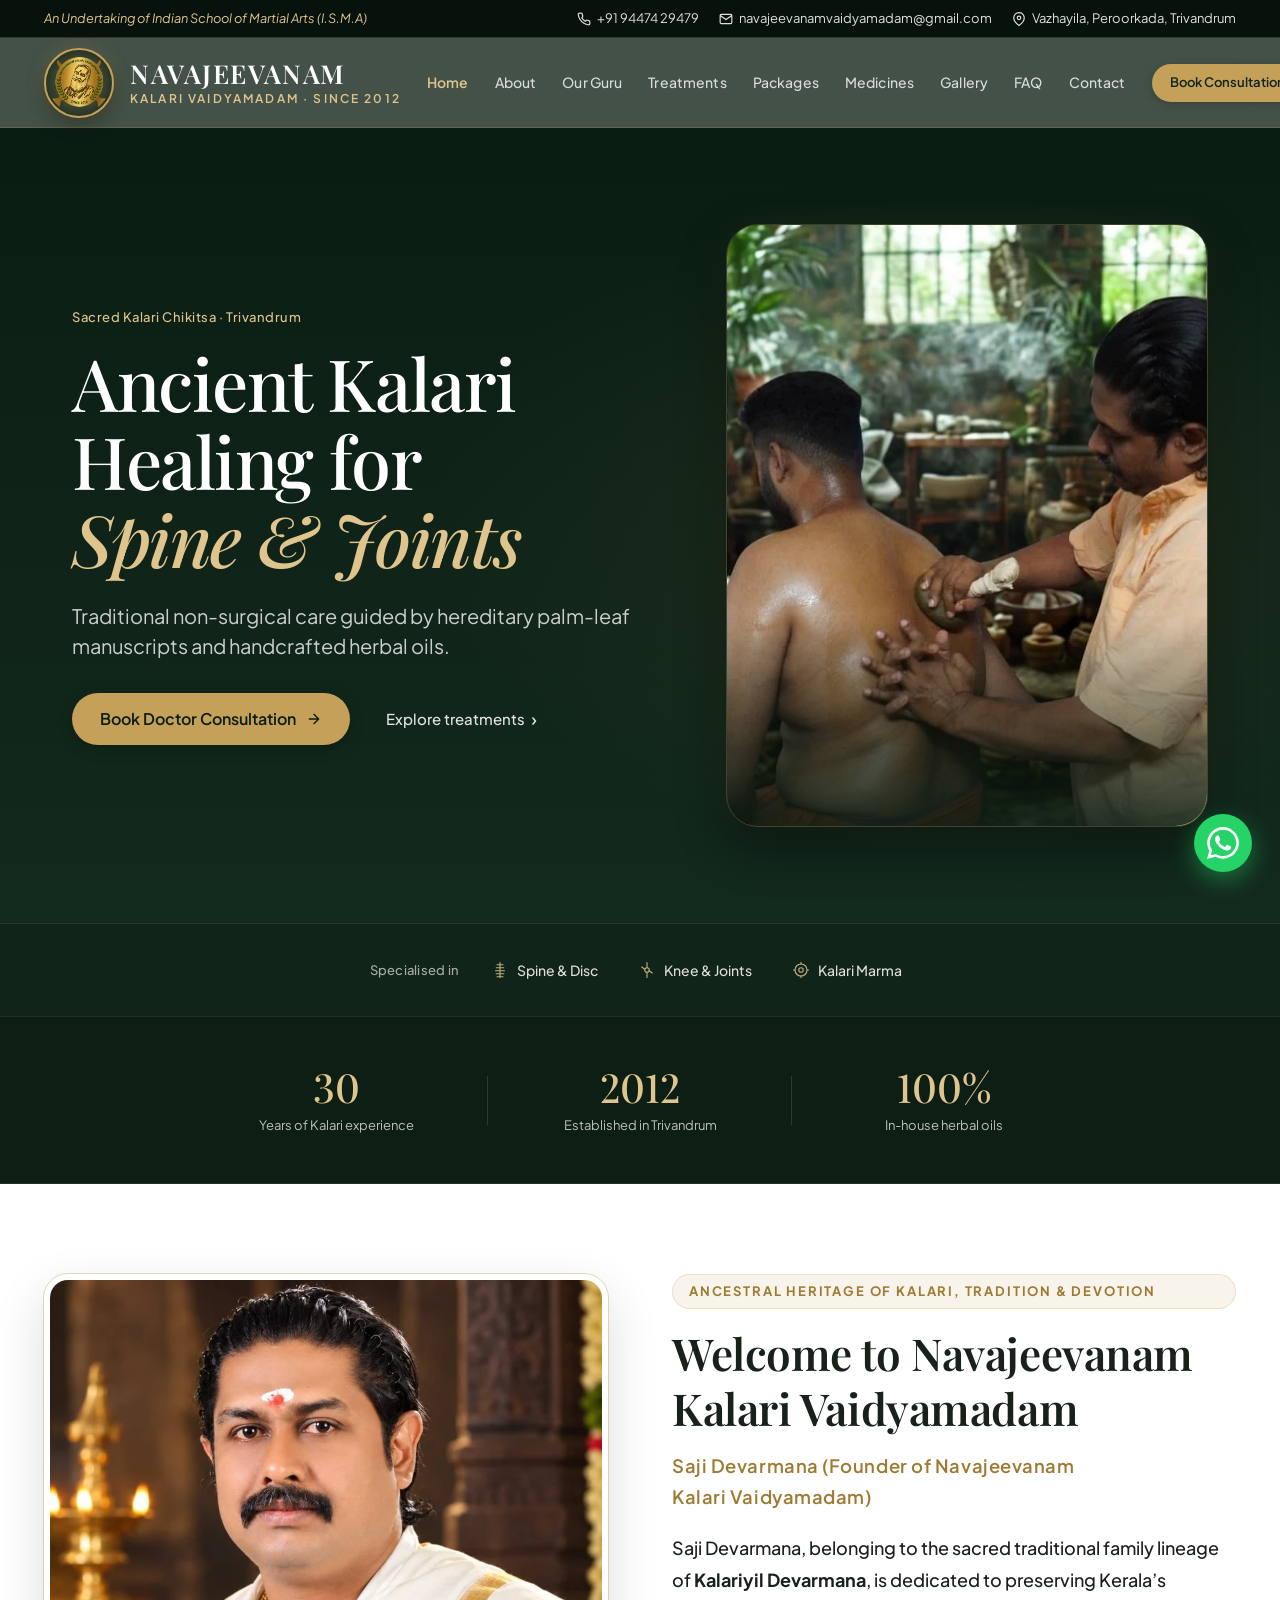
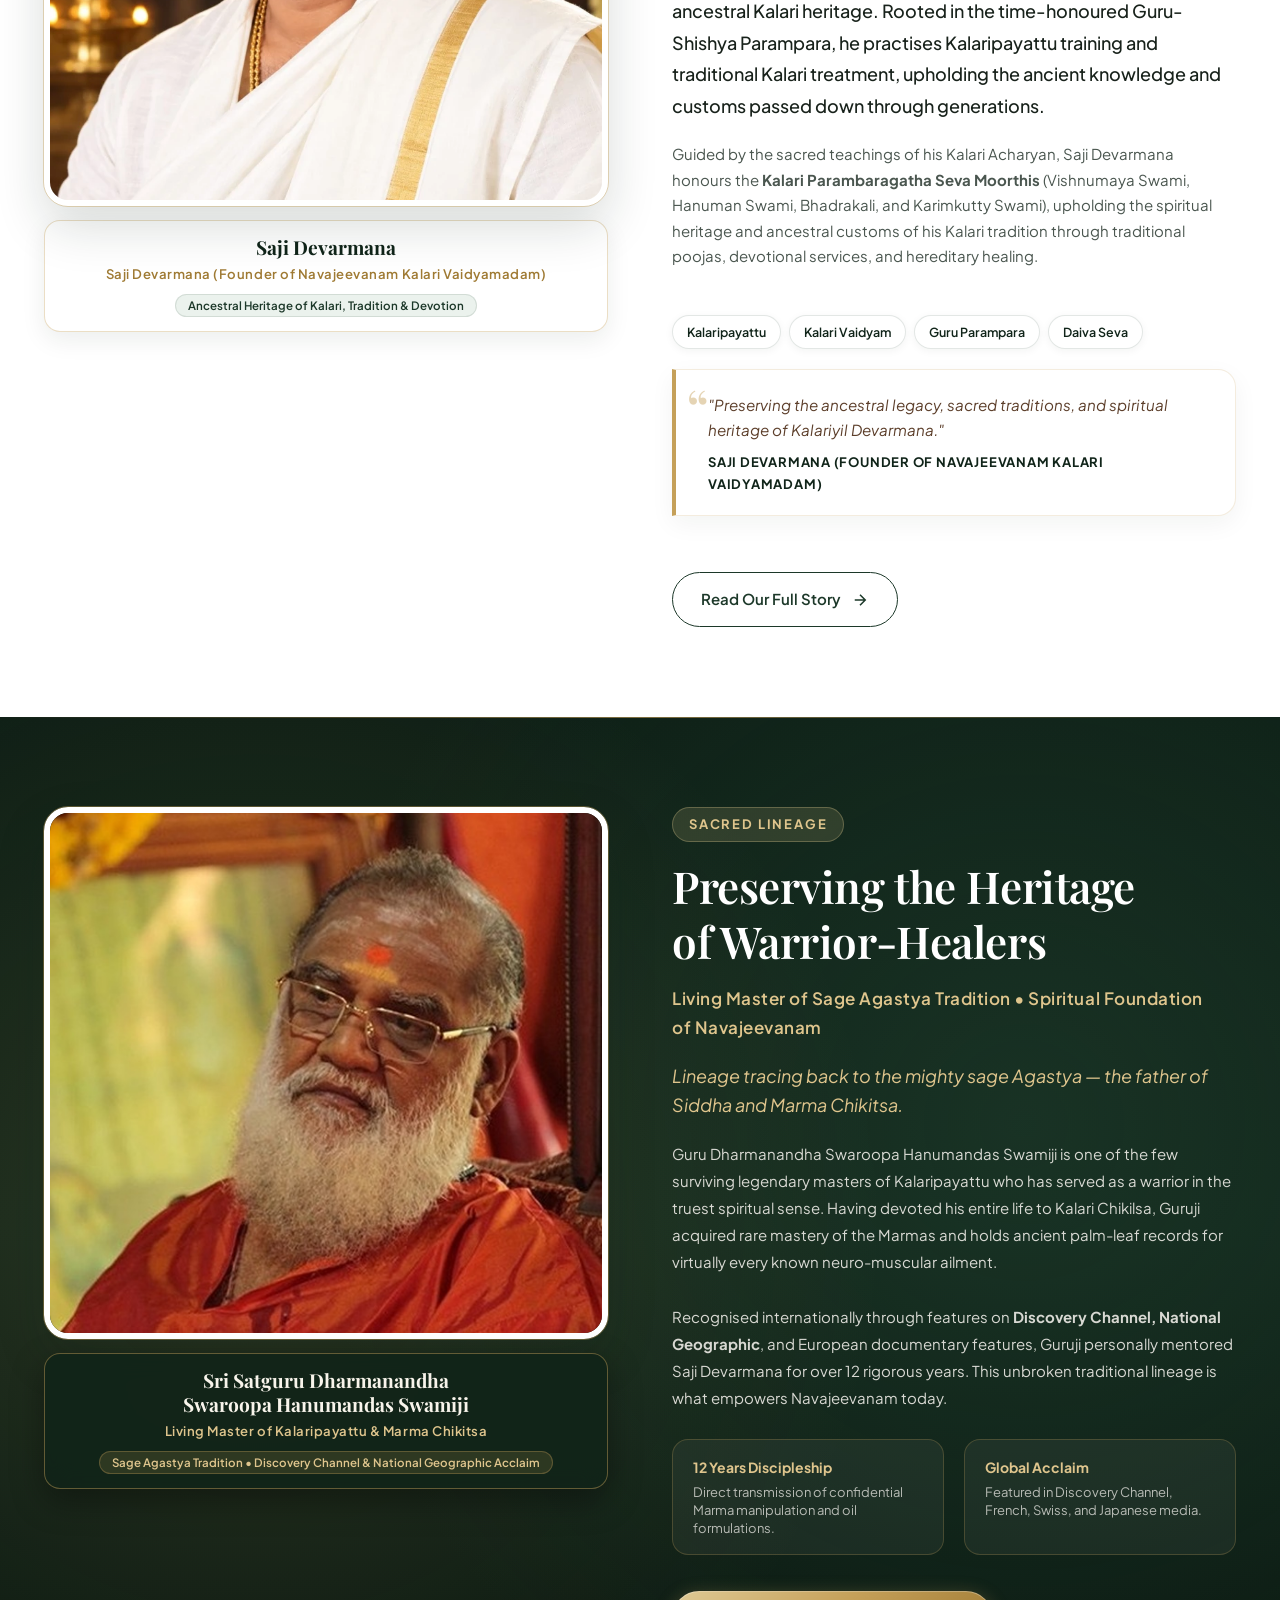
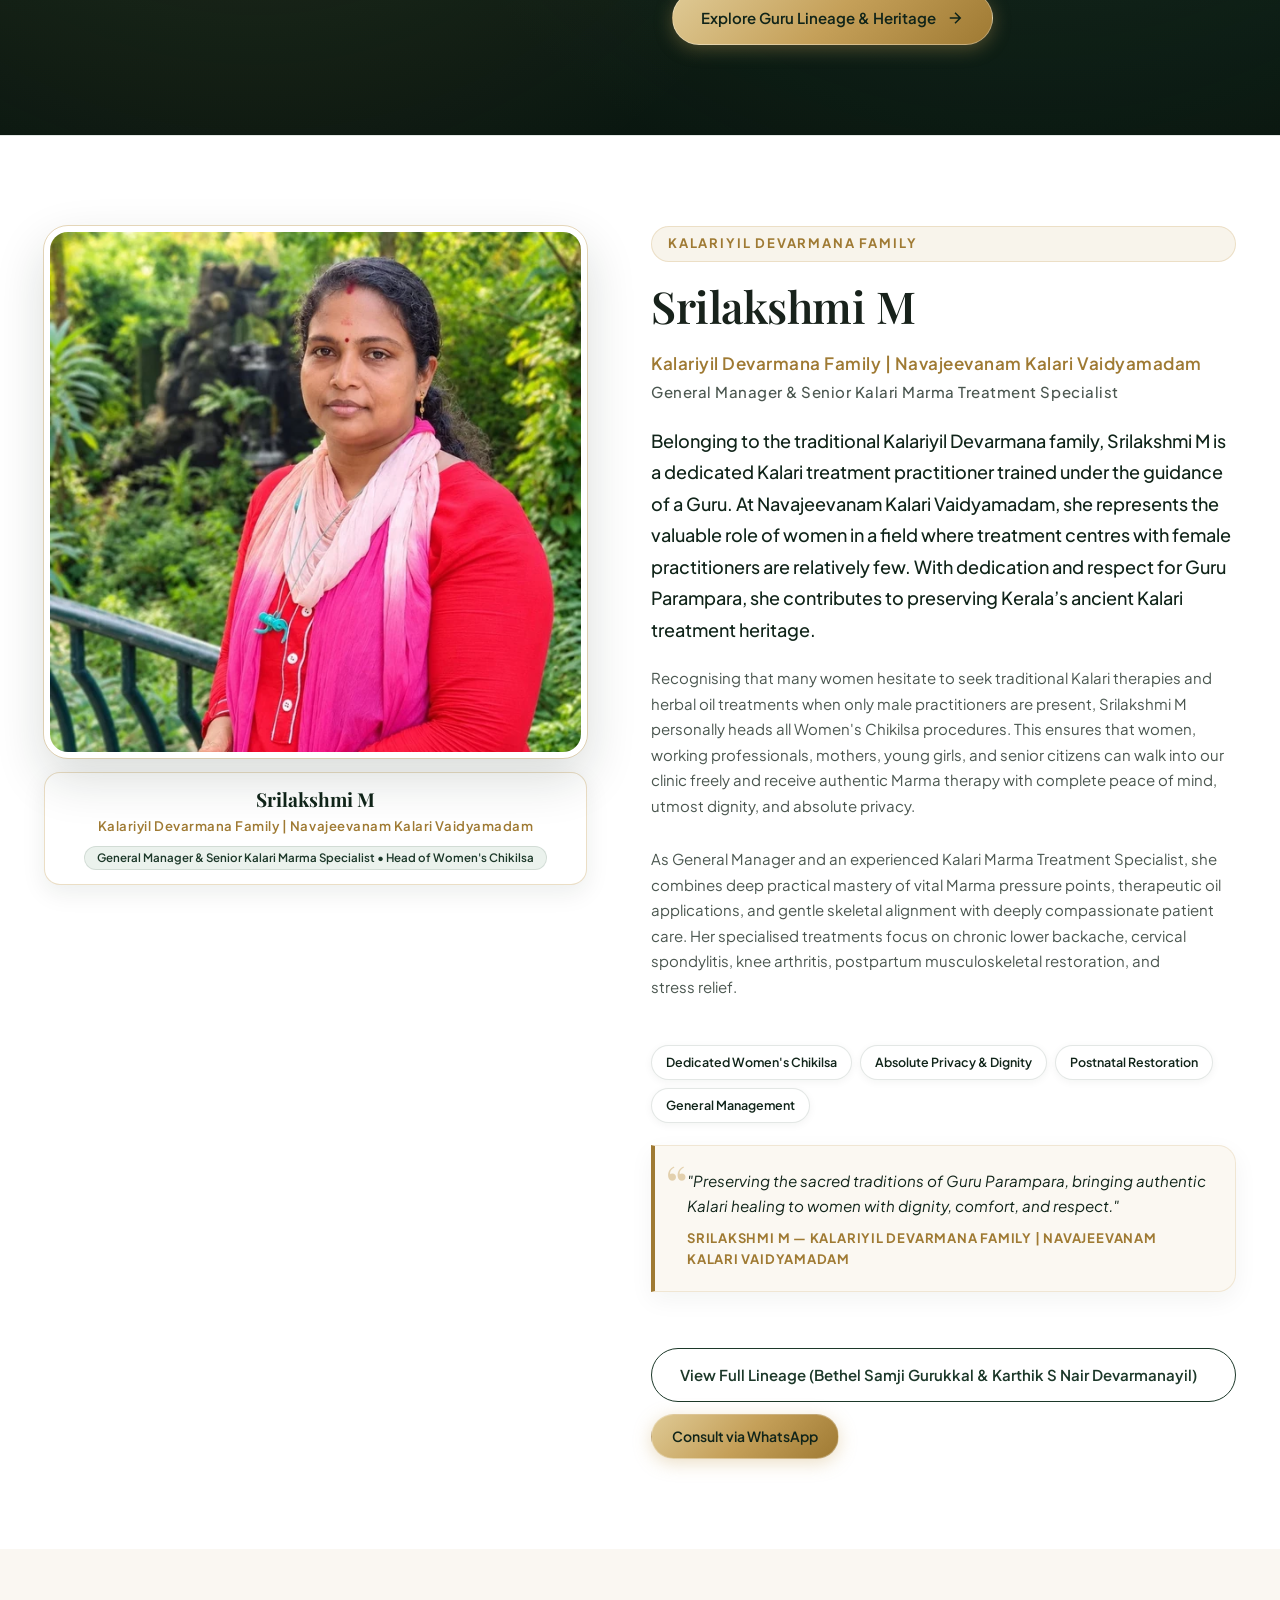
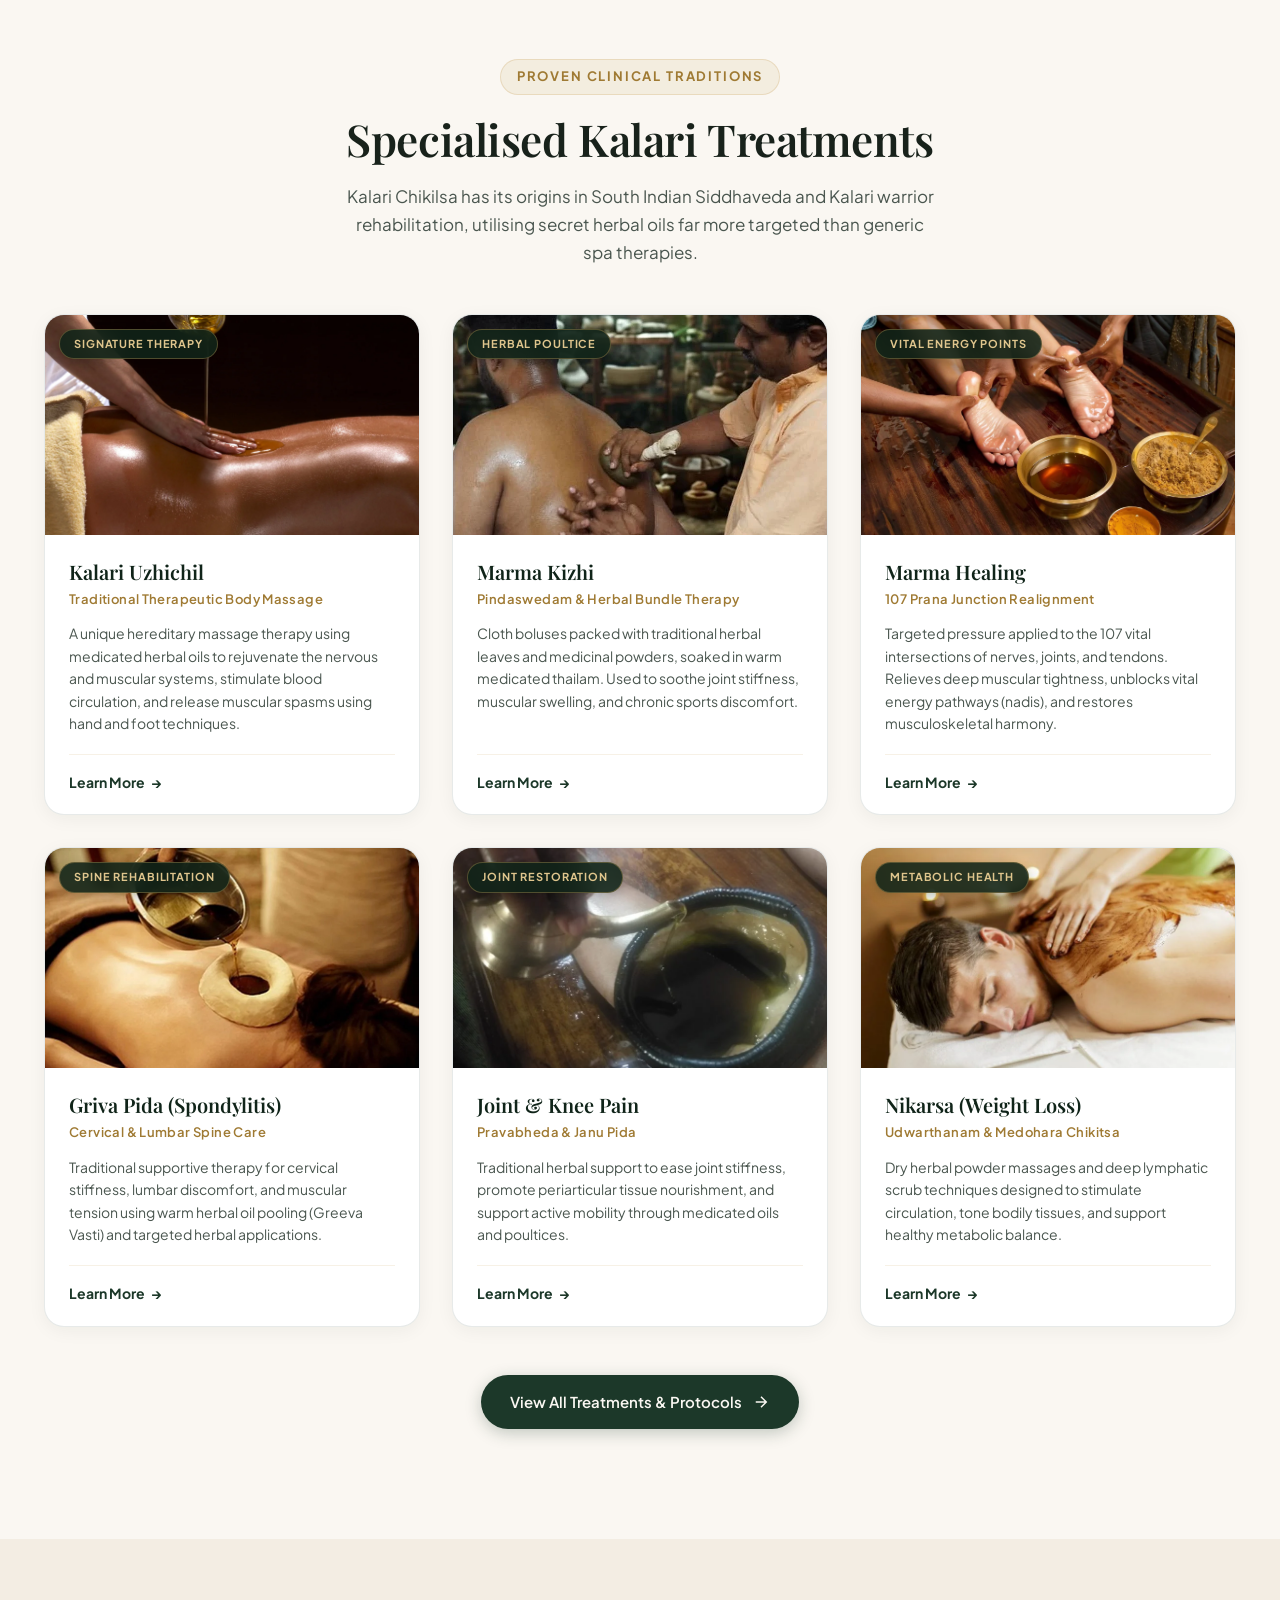
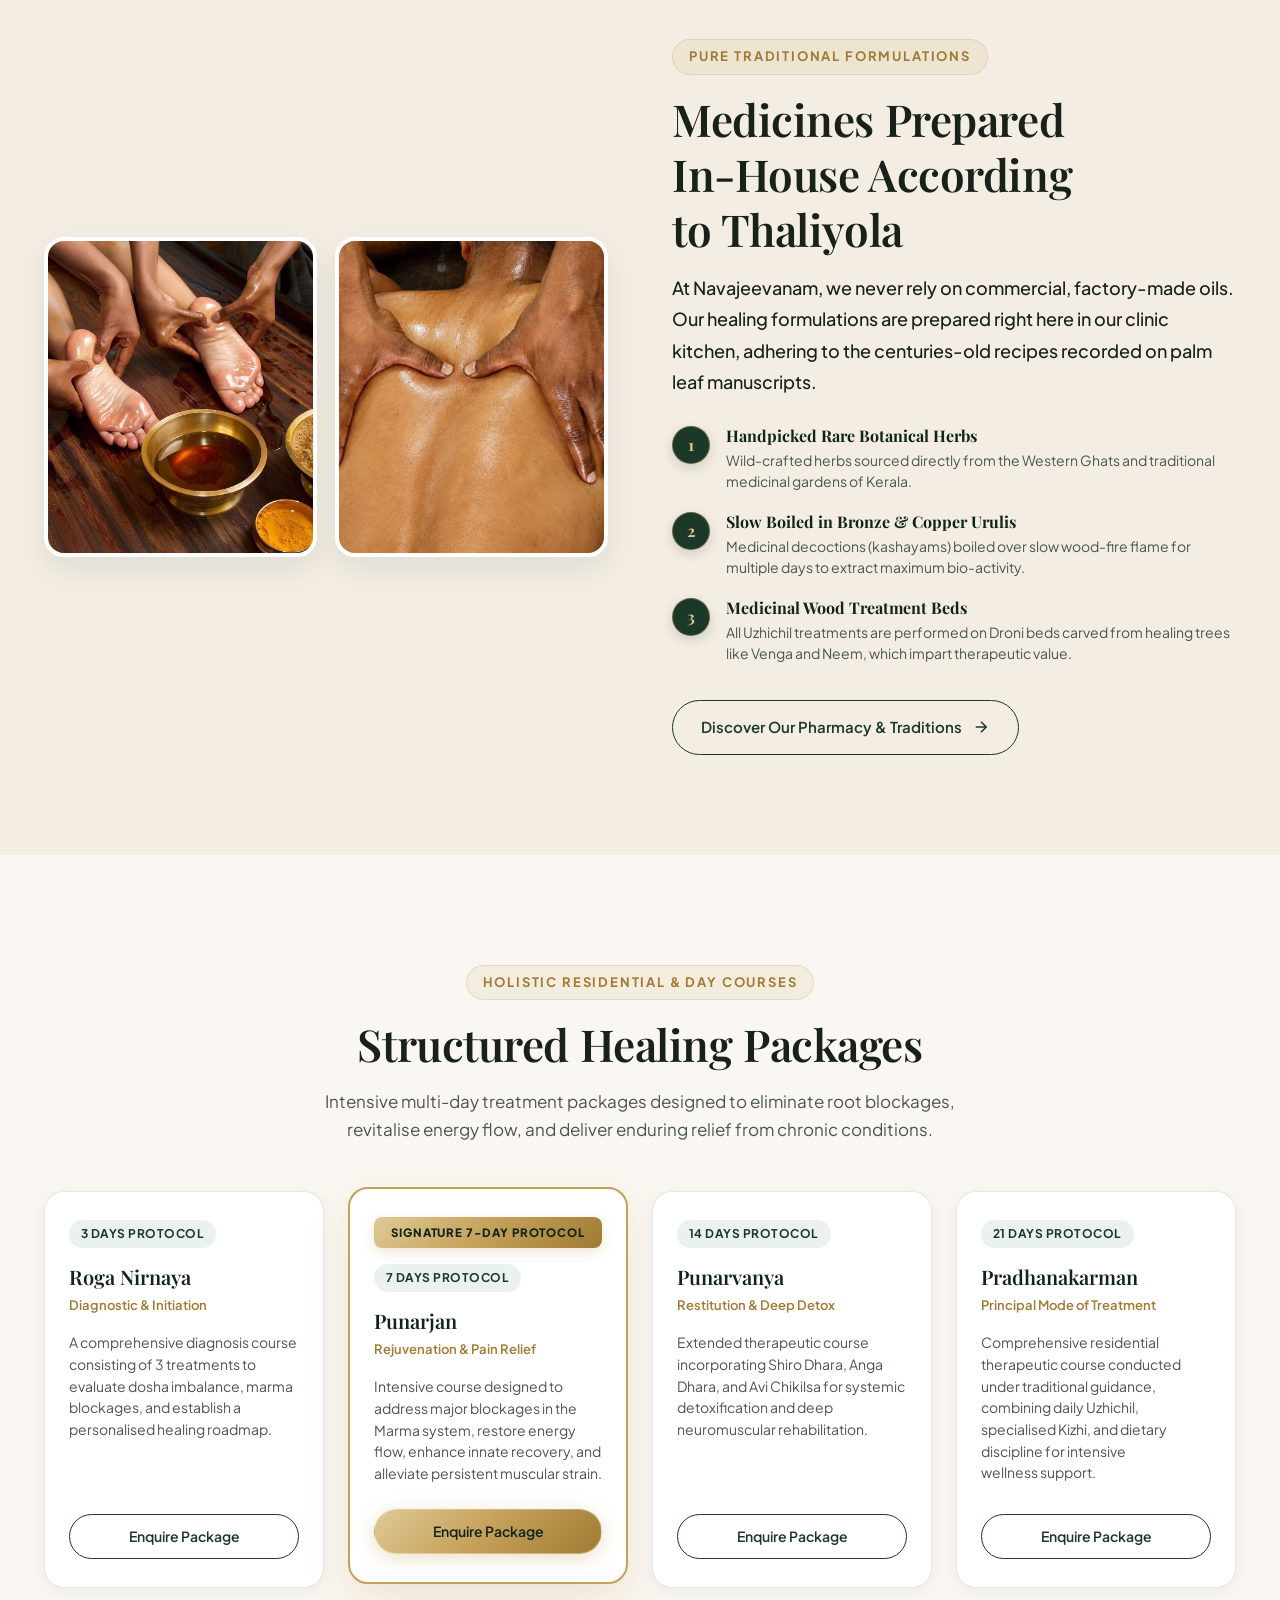
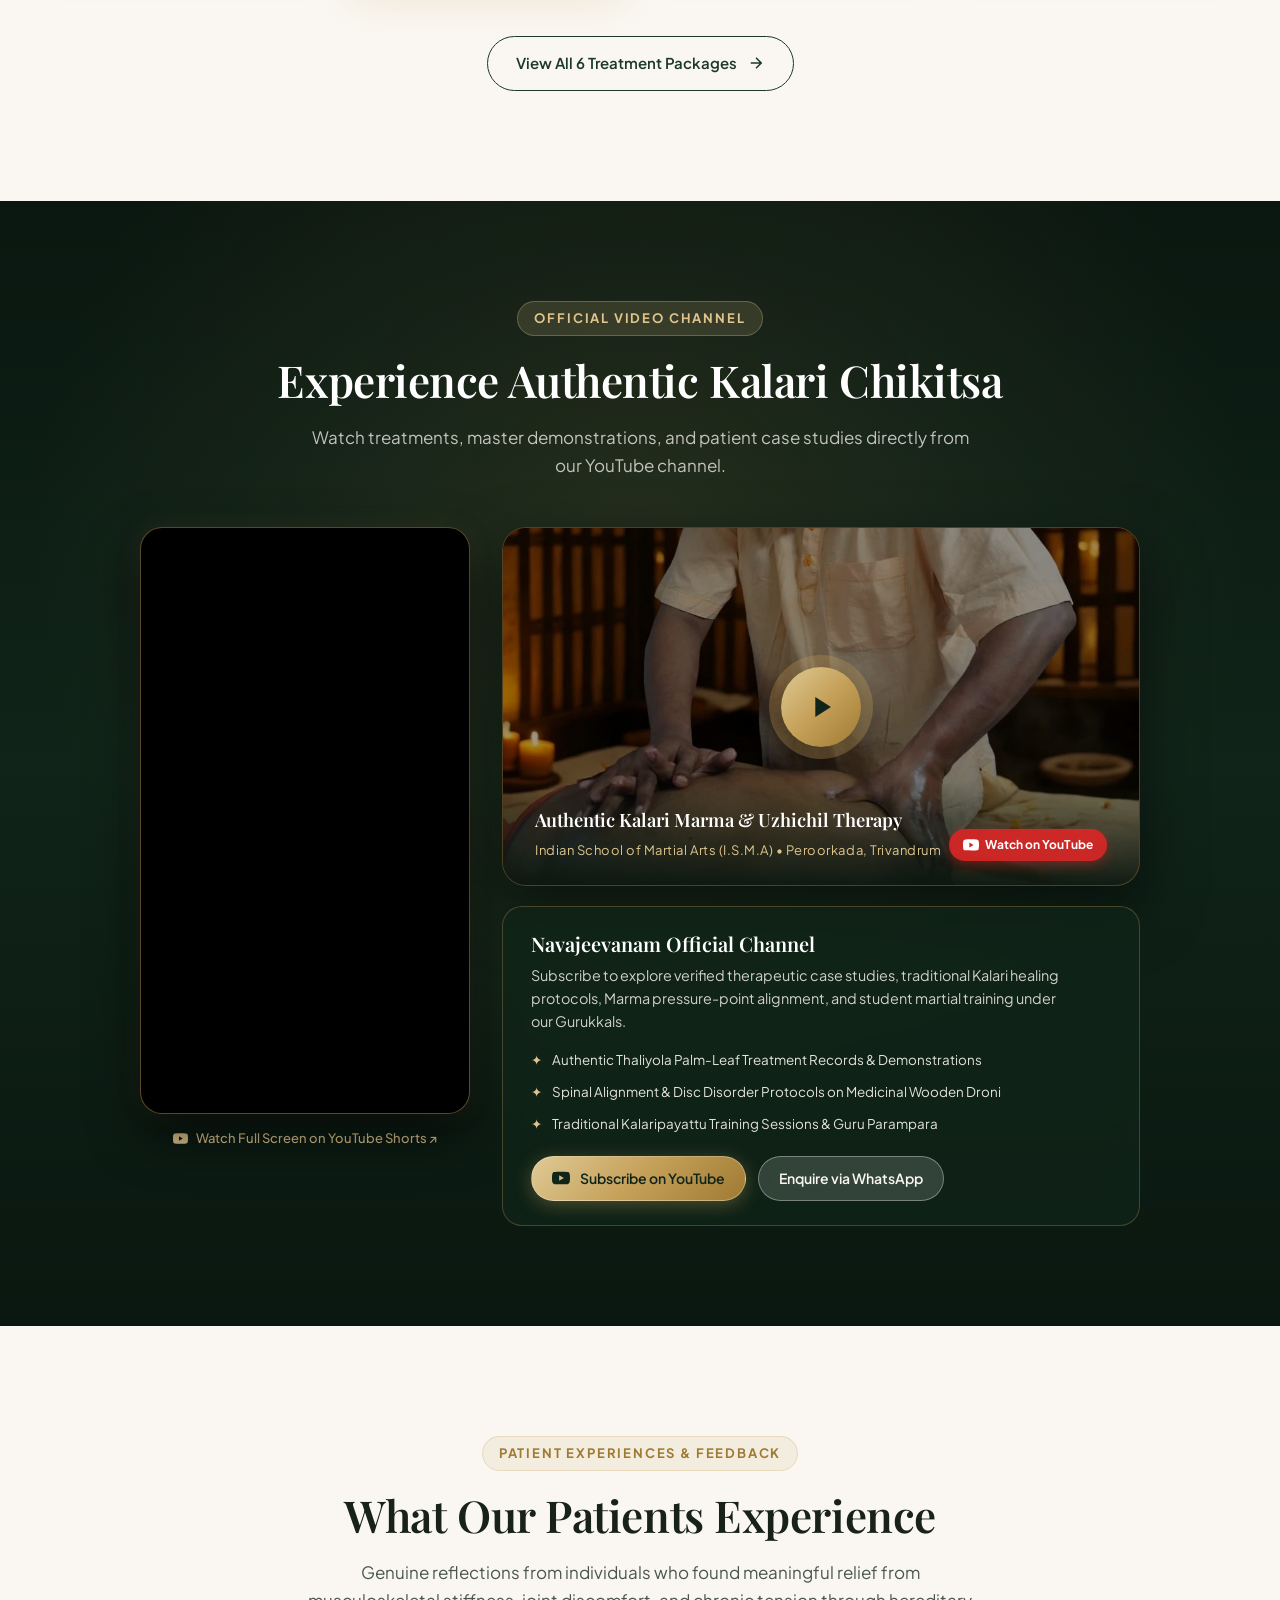
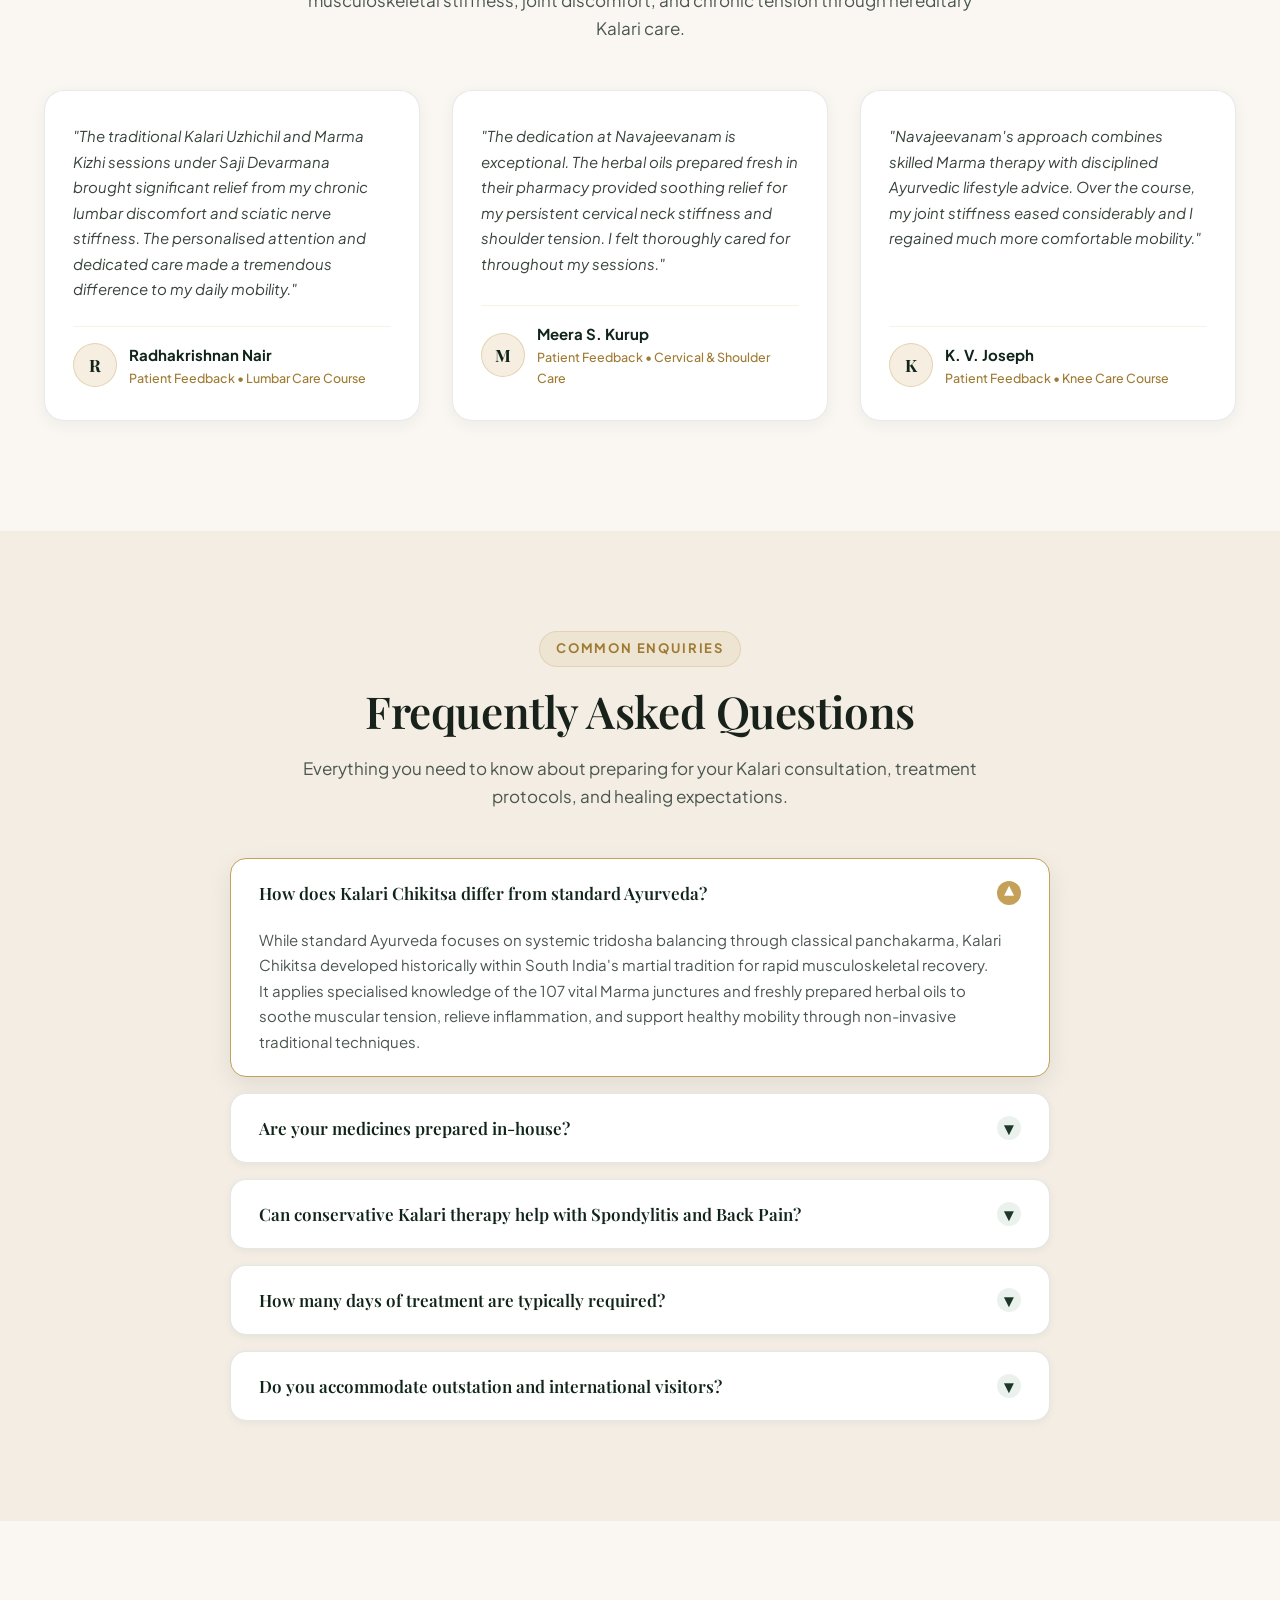
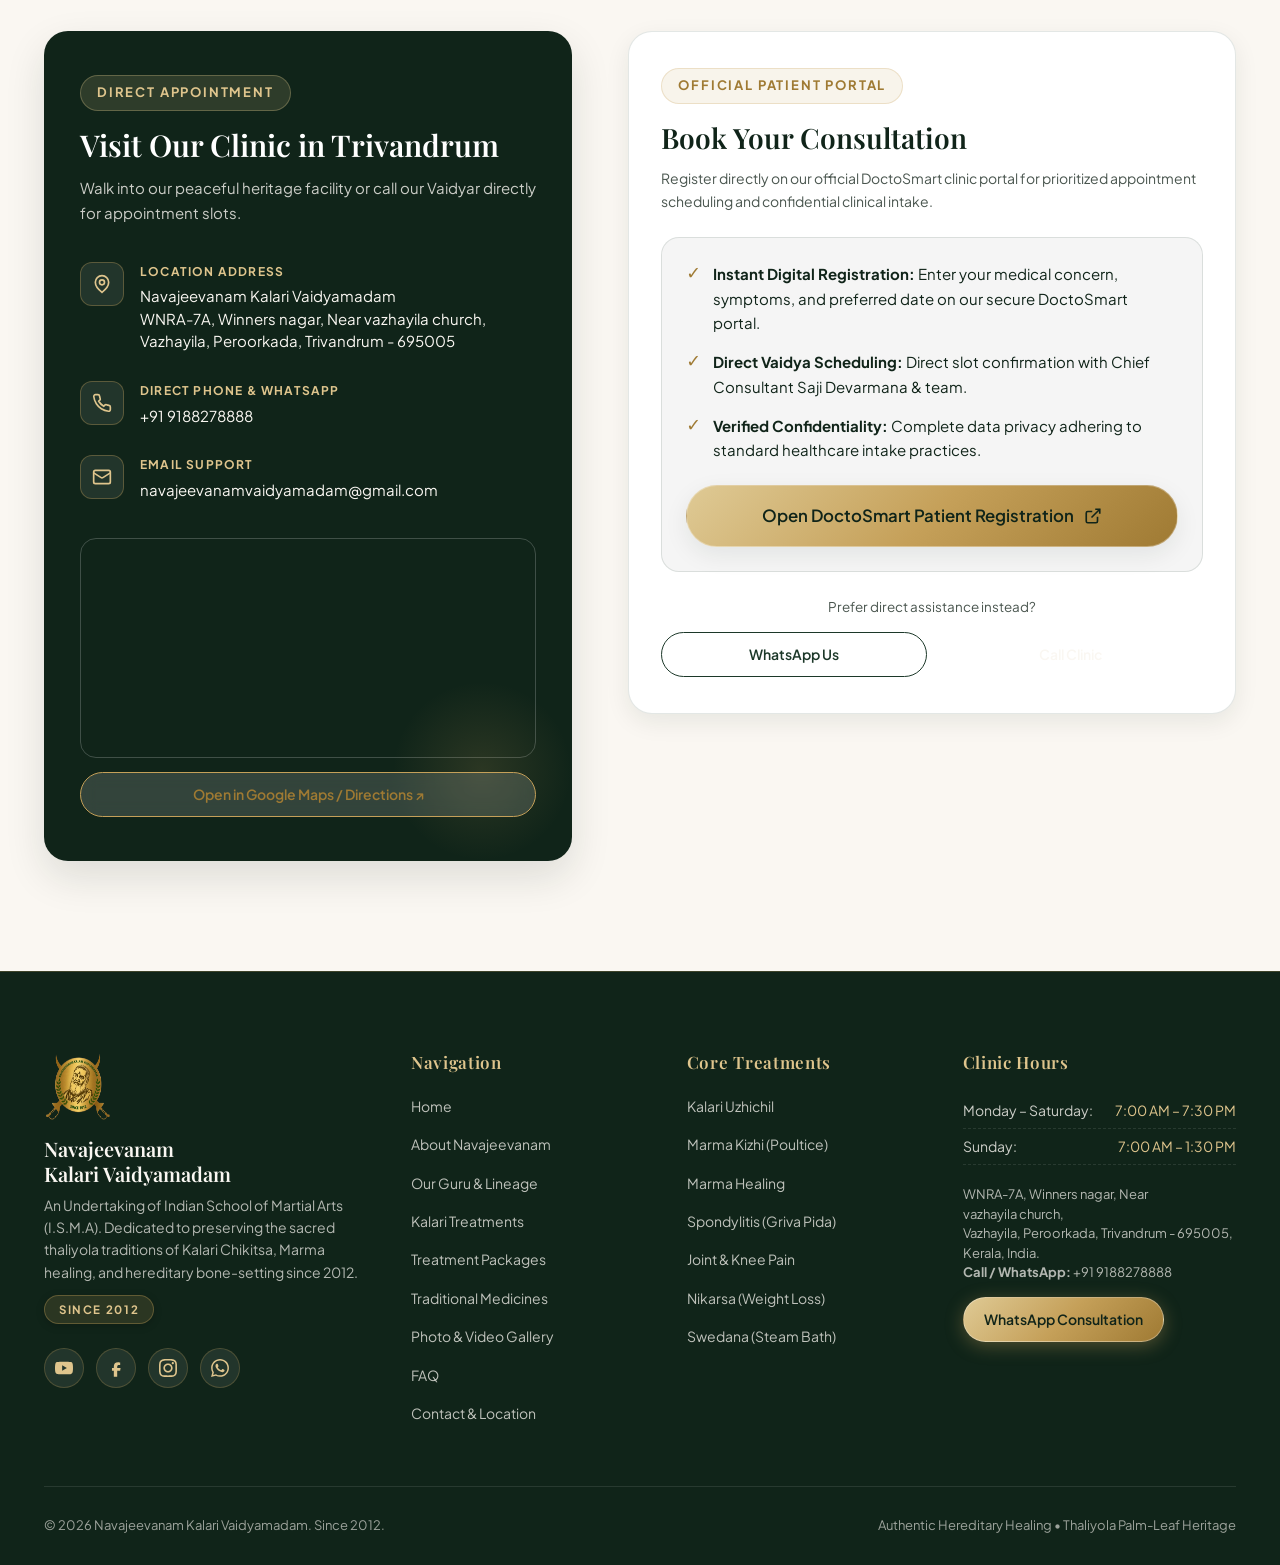
==== commit 55f8df2c: "Enlarge header logo & brand title; center Satguru portrait in gallery mobile view" ====
--- a/index.html
+++ b/index.html
@@ -111,7 +111,7 @@
   <header class="site-header header-wrapper">
     <nav class="nav-container nav-pill">
       <a href="index.html" class="nav-brand" aria-label="NAVAJEEVANAM KALARI VAIDYAMADAM · SINCE 2012">
-        <img src="assets/logo/navajeevanam-logo-nobg.png" alt="Navajeevanam Emblem" class="nav-logo-img" width="48" height="48">
+        <img src="assets/logo/navajeevanam-logo-nobg.png" alt="Navajeevanam Emblem" class="nav-logo-img" width="70" height="70">
         <div class="nav-brand-text">
           <span class="nav-brand-name">NAVAJEEVANAM</span>
           <span class="nav-brand-sub">KALARI VAIDYAMADAM · SINCE 2012</span>
--- a/css/style.css
+++ b/css/style.css
@@ -61,7 +61,7 @@
 
 html {
   scroll-behavior: smooth;
-  scroll-padding-top: 64px;
+  scroll-padding-top: 78px;
   font-size: 16px;
   -webkit-text-size-adjust: 100%;
   overflow-x: hidden;
@@ -70,15 +70,15 @@
 }
 
 [id] {
-  scroll-margin-top: 64px;
+  scroll-margin-top: 78px;
 }
 
 @media (min-width: 1024px) {
   html {
-    scroll-padding-top: 72px;
+    scroll-padding-top: 90px;
   }
   [id] {
-    scroll-margin-top: 72px;
+    scroll-margin-top: 90px;
   }
 }
 
@@ -394,28 +394,28 @@
   top: 0;
   z-index: 1000;
   width: 100%;
-  height: 64px;
+  height: 78px;
   padding: 0;
   margin: 0;
   pointer-events: auto;
-  background: rgba(10, 29, 19, 0.72);
+  background: rgba(10, 29, 19, 0.76);
   backdrop-filter: blur(18px) saturate(140%);
   -webkit-backdrop-filter: blur(18px) saturate(140%);
-  border-bottom: 1px solid rgba(197, 160, 89, 0.18);
+  border-bottom: 1px solid rgba(197, 160, 89, 0.22);
   box-shadow: none;
   transition: background var(--transition-normal), box-shadow var(--transition-normal), height var(--transition-normal);
 }
 
 .site-header.scrolled,
 .header-wrapper.scrolled {
-  background: rgba(10, 29, 19, 0.88);
-  box-shadow: 0 4px 20px rgba(0, 0, 0, 0.25);
+  background: rgba(10, 29, 19, 0.92);
+  box-shadow: 0 4px 20px rgba(0, 0, 0, 0.35);
 }
 
 @media (min-width: 1024px) {
   .site-header,
   .header-wrapper {
-    height: 72px;
+    height: 90px;
   }
 }
 
@@ -463,29 +463,36 @@
 .nav-brand {
   display: inline-flex;
   align-items: center;
-  gap: 10px;
+  gap: 12px;
   flex-shrink: 0;
   text-decoration: none;
 }
 
-/* Luxury Emblem Logo */
+@media (min-width: 1024px) {
+  .nav-brand {
+    gap: 16px;
+  }
+}
+
+/* Luxury Emblem Logo (Enlarged per client specification) */
 .nav-logo-img {
-  width: 40px;
-  height: 40px;
+  width: 56px;
+  height: 56px;
   object-fit: cover;
   border-radius: 50%;
-  border: 1.5px solid var(--gold-primary);
-  background: radial-gradient(circle, rgba(197, 160, 89, 0.25) 0%, rgba(10, 29, 19, 0.9) 100%);
-  padding: 1px;
+  border: 2px solid var(--gold-primary);
+  background: radial-gradient(circle, rgba(197, 160, 89, 0.28) 0%, rgba(10, 29, 19, 0.95) 100%);
+  padding: 2px;
   flex-shrink: 0;
-  box-shadow: 0 2px 8px rgba(0, 0, 0, 0.35);
-  transition: transform var(--transition-fast), border-color var(--transition-fast);
+  box-shadow: 0 4px 14px rgba(0, 0, 0, 0.4), 0 0 12px rgba(197, 160, 89, 0.28);
+  transition: transform var(--transition-fast), border-color var(--transition-fast), box-shadow var(--transition-fast);
 }
 
 @media (min-width: 1024px) {
   .nav-logo-img {
-    width: 48px;
-    height: 48px;
+    width: 70px;
+    height: 70px;
+    box-shadow: 0 6px 18px rgba(0, 0, 0, 0.45), 0 0 16px rgba(197, 160, 89, 0.35);
   }
 }
 
@@ -502,35 +509,37 @@
 
 .nav-brand-name {
   font-family: var(--font-serif);
-  font-size: 18px;
+  font-size: 21px;
   font-weight: 600;
   color: #FFFFFF;
-  line-height: 1.1;
+  line-height: 1.12;
   text-transform: uppercase;
-  letter-spacing: 0.06em;
+  letter-spacing: 0.05em;
   white-space: nowrap;
 }
 
 @media (min-width: 1024px) {
   .nav-brand-name {
-    font-size: 20px;
+    font-size: 26px;
+    letter-spacing: 0.06em;
   }
 }
 
 .nav-brand-sub {
-  font-size: 9.5px;
+  font-size: 10.5px;
   letter-spacing: 0.16em;
   text-transform: uppercase;
   color: var(--gold-light);
   font-weight: 600;
-  line-height: 1.2;
-  margin-top: 2px;
+  line-height: 1.25;
+  margin-top: 3px;
   white-space: nowrap;
 }
 
 @media (min-width: 1024px) {
   .nav-brand-sub {
-    font-size: 10.5px;
+    font-size: 12px;
+    letter-spacing: 0.18em;
   }
 }
 
@@ -2807,6 +2816,7 @@
   width: 100%;
   height: 100%;
   object-fit: cover;
+  object-position: center top;
   transition: transform var(--transition-normal);
 }
 
--- a/css/responsive.css
+++ b/css/responsive.css
@@ -619,7 +619,11 @@
   }
 
   .gallery-card-item {
-    height: 240px !important;
+    height: 260px !important;
+  }
+
+  .gallery-card-item img {
+    object-position: center top !important;
   }
 
   .gallery-card-overlay {
